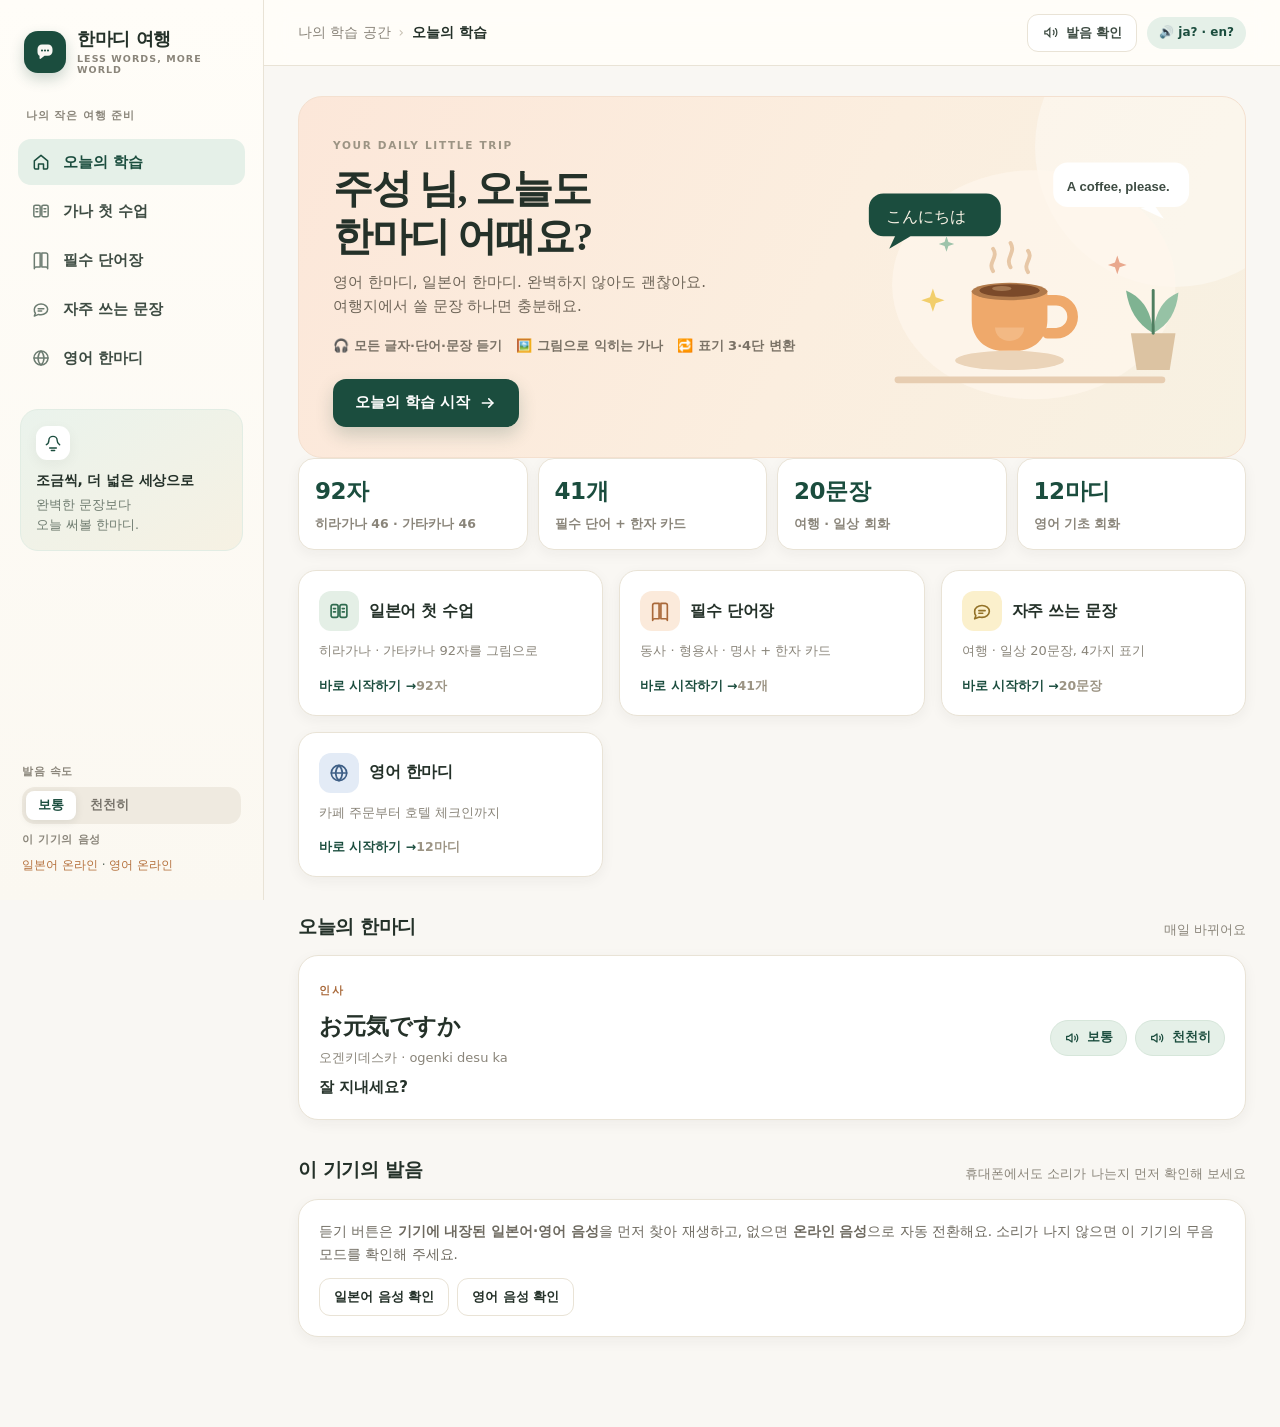
==== index.html @ cf975c3b "Initial commit: 한마디 여행 (Daytrip Language Studio)" ====
<!DOCTYPE html>
<html lang="ko">
<head>
<meta charset="utf-8">
<meta name="viewport" content="width=device-width, initial-scale=1, viewport-fit=cover">
<meta name="theme-color" content="#F9F7F3">
<meta name="format-detection" content="telephone=no">
<meta name="description" content="한마디 여행 · 영어와 일본어 — 가나 연상 그림, 필수 단어장, 자주 쓰는 문장, 영어 한마디. 듣고 따라 말하는 여행 언어 학습.">
<title>한마디 여행 · 영어와 일본어</title>
<style>
/* ============================================================
   한마디 여행 · 영어와 일본어 — design system
   ============================================================ */
:root{
  --cream:#F9F7F3;
  --cream-2:#F3EEE4;
  --paper:#FFFFFF;
  --line:#E9E3D6;
  --line-soft:#F0EBE0;
  --ink:#243129;
  --ink-2:#3E4C43;
  --muted:#8A857A;
  --green:#1B4D3E;
  --green-2:#2A6A55;
  --green-soft:#E5F0E8;
  --mint:#DDEDE2;
  --peach:#FBE6D8;
  --peach-2:#F6D0B7;
  --butter:#FBF0CC;
  --sky:#E1ECF5;
  --rose:#F9E0E4;
  --lilac:#E8E2F3;
  --gold:#E8A33D;
  --r-lg:24px;
  --r-md:18px;
  --r-sm:12px;
  --shadow:0 10px 28px rgba(36,49,41,.06);
  --shadow-sm:0 4px 14px rgba(36,49,41,.05);
  --font:"Pretendard","Pretendard Variable",-apple-system,BlinkMacSystemFont,"Apple SD Gothic Neo","Malgun Gothic","Noto Sans KR","Noto Sans CJK KR",system-ui,"Segoe UI",Roboto,sans-serif;
  --serif:"MaruBuri","Noto Serif KR","Noto Serif CJK KR","Nanum Myeongjo","Apple SD Gothic Neo",ui-serif,Georgia,serif;
  --jp:"Hiragino Kaku Gothic ProN","Yu Gothic","Noto Sans JP","Noto Sans CJK JP","Noto Sans CJK KR","Hiragino Sans","Malgun Gothic",sans-serif;
  --tab-h:64px;
}
*,*::before,*::after{box-sizing:border-box}
html{-webkit-text-size-adjust:100%;text-size-adjust:100%}
body{
  margin:0;background:var(--cream);color:var(--ink);
  font-family:var(--font);font-size:16px;line-height:1.6;
  word-break:keep-all;overflow-wrap:break-word;
  -webkit-font-smoothing:antialiased;-moz-osx-font-smoothing:grayscale;
  overflow-x:hidden;
}
h1,h2,h3,h4,p,figure{margin:0}
a{color:inherit;text-decoration:none}
button{font-family:inherit;font-size:inherit;color:inherit;background:none;border:0;padding:0;cursor:pointer;-webkit-tap-highlight-color:transparent}
img,svg{display:block;max-width:100%}
:focus-visible{outline:2px solid var(--green-2);outline-offset:3px;border-radius:6px}
::selection{background:#CFE4D6}

/* ---------- layout ---------- */
.app{display:grid;grid-template-columns:264px minmax(0,1fr);min-height:100vh}
.content{min-width:0;display:flex;flex-direction:column}
.main{width:100%;max-width:1240px;margin:0 auto;padding:30px 34px 90px}

/* ---------- sidebar ---------- */
.sidebar{
  position:sticky;top:0;align-self:start;height:100vh;overflow-y:auto;
  background:linear-gradient(180deg,#FFFDF8 0%,#FBF8F1 100%);
  border-right:1px solid var(--line);
  padding:22px 18px 26px;display:flex;flex-direction:column;gap:6px;z-index:60;
}
.brand{display:flex;align-items:center;gap:11px;padding:6px 6px 20px}
.brand-mark{
  width:42px;height:42px;flex:0 0 42px;border-radius:14px;background:var(--green);
  display:grid;place-items:center;box-shadow:0 6px 14px rgba(27,77,62,.22);
}
.brand-text{display:flex;flex-direction:column;line-height:1.2}
.brand-text strong{font-size:18px;letter-spacing:-.02em;font-weight:800}
.brand-text small{font-size:9.5px;letter-spacing:.11em;color:var(--muted);font-weight:700;margin-top:3px}
.nav-label{font-size:11px;letter-spacing:.08em;color:var(--muted);font-weight:700;padding:6px 8px 8px}
.nav{display:flex;flex-direction:column;gap:3px}
.nav-item{
  display:flex;align-items:center;gap:11px;padding:11px 12px;border-radius:13px;
  font-size:15px;font-weight:600;color:var(--ink-2);transition:background .16s,color .16s;
}
.nav-item:hover{background:#F1EDE3}
.nav-item.is-active{background:var(--green-soft);color:var(--green);font-weight:750}
.nav-ico{display:grid;place-items:center;width:22px;height:22px;flex:0 0 22px;color:#6C7C71}
.nav-item.is-active .nav-ico{color:var(--green)}
.nav-ico svg{width:20px;height:20px}
.side-card{
  margin:22px 2px 0;padding:16px 15px;border-radius:var(--r-md);
  background:linear-gradient(150deg,#EAF3EC 0%,#F6F1E3 100%);
  border:1px solid #E2EDE4;
}
.side-card-ico{width:34px;height:34px;border-radius:11px;background:#fff;display:grid;place-items:center;margin-bottom:9px;box-shadow:var(--shadow-sm)}
.side-card-title{font-size:14px;font-weight:800;letter-spacing:-.01em}
.side-card-text{font-size:12.5px;color:#6E7B6F;margin-top:4px;line-height:1.55}
.scrim{position:fixed;inset:0;background:rgba(28,38,32,.38);opacity:0;pointer-events:none;transition:.22s;z-index:50}
.side-settings{margin-top:auto;padding:20px 4px 0;display:flex;flex-direction:column;gap:7px}
.side-label{font-size:11px;letter-spacing:.06em;color:var(--muted);font-weight:700}
.voice-status{font-size:12px;color:#5D6B60;line-height:1.5}
.voice-status b{color:var(--green);font-weight:750}
.voice-status .ok{color:var(--green)}
.voice-status .no{color:#B4703C}

/* ---------- topbar ---------- */
.topbar{
  position:sticky;top:0;z-index:40;height:66px;display:flex;align-items:center;gap:14px;
  padding:0 34px;background:rgba(255,253,249,.92);backdrop-filter:blur(12px);
  border-bottom:1px solid var(--line);
}
.menu-btn{display:none;width:40px;height:40px;border-radius:12px;background:#F1EDE3;align-items:center;justify-content:center;color:var(--green)}
.crumb{display:flex;align-items:center;gap:8px;font-size:13.5px;color:var(--muted)}
.crumb b{color:var(--ink);font-weight:700}
.crumb-sep{color:#C6BFB0}
.topbar-right{margin-left:auto;display:flex;align-items:center;gap:10px}
.ghost-btn{
  display:inline-flex;align-items:center;gap:7px;height:38px;padding:0 14px;border-radius:11px;
  border:1px solid var(--line);background:#fff;font-size:13px;font-weight:650;color:var(--ink-2);
  transition:.16s;
}
.ghost-btn:hover{border-color:#D6CEBD;background:#FEFCF7}
.top-chip{display:inline-flex;align-items:center;gap:6px;height:32px;padding:0 12px;border-radius:999px;background:var(--green-soft);color:var(--green);font-size:12px;font-weight:700}

/* ---------- typography bits ---------- */
.eyebrow{display:inline-block;font-size:10.5px;letter-spacing:.16em;font-weight:800;color:#9C9484;text-transform:uppercase}
.page-head{display:flex;align-items:flex-end;gap:20px;flex-wrap:wrap;margin-bottom:22px}
.page-head h2{font-family:var(--serif);font-size:31px;letter-spacing:-.03em;font-weight:800;line-height:1.25;margin-top:4px}
.page-head p{font-size:14.5px;color:var(--muted);margin-top:6px}
.page-head .head-tools{margin-left:auto;display:flex;flex-wrap:wrap;gap:10px;align-items:center}
.section-head{display:flex;align-items:flex-end;gap:12px;margin:34px 0 14px;flex-wrap:wrap}
.section-head h3{font-size:19px;font-weight:800;letter-spacing:-.02em}
.section-head .count{font-size:12.5px;color:var(--muted);font-weight:700;background:#F1ECE2;padding:3px 9px;border-radius:999px}
.section-head .hint{margin-left:auto;font-size:13px;color:var(--muted)}

/* ---------- buttons / segmented ---------- */
.btn{display:inline-flex;align-items:center;justify-content:center;gap:9px;height:48px;padding:0 22px;border-radius:13px;font-size:15px;font-weight:750;transition:.16s}
.btn-primary{background:var(--green);color:#fff;box-shadow:0 8px 18px rgba(27,77,62,.2)}
.btn-primary:hover{background:#173F33;transform:translateY(-1px)}
.btn-soft{background:#fff;border:1px solid var(--line);color:var(--ink)}
.btn-soft:hover{background:#FDFBF6}
.btn-mini{height:38px;padding:0 14px;border-radius:11px;font-size:13px;font-weight:700}

.seg{display:inline-flex;background:#EFEAE0;padding:4px;border-radius:13px;gap:2px;flex-wrap:wrap}
.seg-btn{padding:9px 15px;border-radius:10px;font-size:13.5px;font-weight:700;color:#77736A;white-space:nowrap;transition:.15s}
.seg-btn:hover{color:var(--ink)}
.seg-btn.is-active{background:#fff;color:var(--green);box-shadow:0 2px 8px rgba(36,49,41,.1)}
.seg-sm .seg-btn{padding:6px 12px;font-size:12.5px;border-radius:8px}
.seg-wrap{display:flex;flex-direction:column;gap:7px}
.seg-caption{font-size:12px;color:var(--muted);font-weight:700}

.chips{display:flex;gap:8px;flex-wrap:wrap;margin:14px 0 20px}
.chip{padding:8px 14px;border-radius:999px;border:1px solid var(--line);background:#fff;font-size:13px;font-weight:650;color:#6D6A61;transition:.15s;white-space:nowrap}
.chip:hover{border-color:#D7CFBE;background:#FDFBF6}
.chip.is-active{background:var(--green);border-color:var(--green);color:#fff;box-shadow:0 5px 12px rgba(27,77,62,.18)}

/* ---------- hero ---------- */
.hero{
  position:relative;overflow:hidden;display:grid;grid-template-columns:1.15fr .85fr;gap:18px;align-items:center;
  background:linear-gradient(115deg,#FCE7D9 0%,#FBEEDF 55%,#F7F1E2 100%);
  border-radius:var(--r-lg);padding:34px 34px 30px;border:1px solid #F4E0CF;
}
.hero::after{content:"";position:absolute;right:-70px;top:-90px;width:280px;height:280px;border-radius:50%;background:rgba(255,255,255,.35)}
.hero-copy{position:relative;z-index:2}
.hero h1{font-family:var(--serif);font-size:clamp(26px,3.2vw,40px);line-height:1.22;letter-spacing:-.035em;font-weight:800;margin:8px 0 8px}
.hero p{font-size:15px;color:#6E6558;max-width:44ch}
.hero-meta{display:flex;flex-wrap:wrap;gap:14px;margin:18px 0 22px;font-size:13px;color:#7A7266;font-weight:600}
.hero-meta span{display:inline-flex;align-items:center;gap:6px}
.hero-art{position:relative;z-index:1;display:grid;place-items:center}
.hero-art svg{width:100%;max-width:330px;height:auto}

/* ---------- quick cards ---------- */
.quick-grid{display:grid;grid-template-columns:repeat(auto-fit,minmax(240px,1fr));gap:16px;margin-top:20px}
.quick-card{
  display:flex;flex-direction:column;gap:10px;text-align:left;padding:20px;border-radius:var(--r-md);
  background:var(--paper);border:1px solid var(--line);box-shadow:var(--shadow-sm);
  transition:transform .18s,box-shadow .18s,border-color .18s;
}
.quick-card:hover{transform:translateY(-3px);box-shadow:var(--shadow);border-color:#DFD7C7}
.quick-top{display:flex;align-items:center;gap:10px}
.quick-ico{width:40px;height:40px;border-radius:12px;display:grid;place-items:center;flex:0 0 40px}
.quick-ico svg{width:22px;height:22px}
.quick-card h4{font-size:16px;font-weight:800;letter-spacing:-.02em}
.quick-card p{font-size:13px;color:var(--muted);line-height:1.55}
.quick-foot{display:flex;align-items:center;justify-content:space-between;margin-top:auto;padding-top:6px;font-size:12.5px;font-weight:700;color:var(--green)}
.quick-count{color:#9C9484;font-weight:700}

/* ---------- kana ---------- */
.kana-grid{display:grid;grid-template-columns:repeat(auto-fill,minmax(186px,1fr));gap:16px}
.kana-card{
  background:var(--paper);border:1px solid var(--line);border-radius:20px;overflow:hidden;
  box-shadow:var(--shadow-sm);display:flex;flex-direction:column;
  transition:transform .18s,box-shadow .18s;
}
.kana-card:hover{transform:translateY(-2px);box-shadow:var(--shadow)}
.kana-art{position:relative;aspect-ratio:1.15/1;background:#F6F1E7;overflow:hidden}
.kana-art svg{width:100%;height:100%}
.kana-body{padding:13px 14px 15px;display:flex;flex-direction:column;gap:6px;flex:1}
.kana-line{display:flex;align-items:center;gap:9px}
.kana-char{font-family:var(--jp);font-size:30px;font-weight:600;line-height:1;color:var(--green)}
.kana-ro{font-size:12px;font-weight:750;color:#9A9384;letter-spacing:.06em;text-transform:lowercase;padding-bottom:2px}
.kana-ko{font-size:13px;font-weight:750;color:var(--ink-2)}
.kana-story{font-size:12.5px;color:#7C776C;line-height:1.5;margin-top:2px}
.kana-body .spk-row{margin-top:auto;padding-top:9px;display:flex;align-items:center;gap:8px}

/* ---------- speaker ---------- */
.spk{
  display:inline-flex;align-items:center;gap:7px;height:36px;padding:0 13px;border-radius:999px;
  background:var(--green-soft);color:var(--green);font-size:12.5px;font-weight:750;
  border:1px solid #D6E6DA;transition:.16s;white-space:nowrap;
}
.spk:hover{background:#DBEBE0;border-color:#C6DCCD}
.spk svg{width:16px;height:16px}
.spk.is-playing{background:var(--green);color:#fff;border-color:var(--green);animation:pulse 1.1s ease-in-out infinite}
.spk.is-fallback{background:#FCEBD7;color:#9A5B1E;border-color:#F3D5B0}
@keyframes pulse{0%,100%{box-shadow:0 0 0 0 rgba(27,77,62,.35)}45%{box-shadow:0 0 0 8px rgba(27,77,62,0)}}
.spk-row{display:flex;gap:8px;flex-wrap:wrap;align-items:center}

/* ---------- vocab ---------- */
.word-grid{display:grid;grid-template-columns:repeat(auto-fill,minmax(272px,1fr));gap:16px}
.word-card{
  background:var(--paper);border:1px solid var(--line);border-radius:20px;padding:16px;
  box-shadow:var(--shadow-sm);display:flex;flex-direction:column;gap:11px;transition:box-shadow .18s;
}
.word-card:hover{box-shadow:var(--shadow)}
.word-top{display:flex;align-items:flex-start;gap:12px}
.word-art{width:88px;height:88px;flex:0 0 88px;border-radius:16px;overflow:hidden;background:#F7F2E8}
.word-art svg{width:100%;height:100%}
.word-headings{min-width:0;flex:1}
.word-main{font-family:var(--jp);font-size:28px;line-height:1.15;font-weight:600;color:var(--ink);word-break:keep-all;overflow-wrap:anywhere;transition:color .15s}
.word-main[data-tone="hira"]{color:#2C5B4A}
.word-main[data-tone="kata"]{color:#8A5A2B}
.word-meaning{font-size:13.5px;color:#6E6A60;margin-top:4px;font-weight:600}
.word-read{display:flex;align-items:center;gap:8px;flex-wrap:wrap;font-size:12.5px;margin-top:5px}
.word-read .ko{background:#EFF4EC;color:#3E6B51;padding:2px 8px;border-radius:7px;font-weight:750}
.word-read .ro{color:#9A9384;font-style:italic;font-weight:600;letter-spacing:.02em}
.word-actions{display:flex;align-items:center;gap:8px;margin-top:auto;padding-top:4px;flex-wrap:wrap}
.mode-mini{display:inline-flex;align-items:center;gap:6px;height:36px;padding:0 11px;border-radius:10px;border:1px dashed #DCD3C2;background:#FCFAF4;font-size:12px;font-weight:700;color:#7E786C}
.mode-mini:hover{border-color:#C9BEA8;color:var(--ink)}
.mode-mini b{color:var(--green);font-weight:800}
.kanji-box{background:#FBF7EE;border:1px solid #EFE6D3;border-radius:14px;padding:12px 13px}
.kanji-box-top{display:flex;align-items:center;gap:10px}
.kanji-glyph{font-family:var(--jp);font-size:30px;line-height:1;color:#7A5A28;font-weight:600}
.kanji-lines{display:flex;flex-direction:column;gap:2px;font-size:12px;color:#6F6A5E}
.kanji-lines b{color:#4C463A;font-weight:750}
.kanji-tip{font-size:12px;color:#8A8172;line-height:1.5;margin-top:8px;padding-top:8px;border-top:1px dashed #E7DCC6}
.kanji-empty{font-size:12px;color:#9A9384;background:#FAF7F0;border:1px dashed #E6DFD1;border-radius:14px;padding:11px 13px;line-height:1.5}

/* ---------- sentences ---------- */
.sent-list{display:grid;grid-template-columns:repeat(auto-fill,minmax(420px,1fr));gap:18px}
.sent-card{background:var(--paper);border:1px solid var(--line);border-radius:22px;overflow:hidden;box-shadow:var(--shadow-sm);display:flex;flex-direction:column}
.sent-art{position:relative;background:#F5EFE4;aspect-ratio:16/6.4;overflow:hidden}
.sent-art svg{width:100%;height:100%}
.sent-tag{position:absolute;left:14px;top:13px;background:rgba(255,255,255,.92);color:var(--green);padding:4px 11px;border-radius:999px;font-size:11.5px;font-weight:800;letter-spacing:.01em;box-shadow:0 3px 10px rgba(36,49,41,.08)}
.sent-body{padding:17px 19px 19px;display:flex;flex-direction:column;gap:9px;flex:1}
.sent-text{font-family:var(--jp);font-size:23px;line-height:1.6;font-weight:600;color:var(--ink);word-break:normal;line-break:strict;letter-spacing:.01em}
.sent-text[data-tone="hira"]{color:#2C5B4A}
.sent-text[data-tone="kata"]{color:#8A5A2B}
.sent-text ruby{ruby-position:over}
.sent-text rt{font-size:.42em;letter-spacing:.04em;color:#A0968A;font-weight:600}
.sent-read{display:flex;flex-wrap:wrap;gap:8px;align-items:center;font-size:12.5px}
.sent-read .ko{background:#EFF4EC;color:#3E6B51;padding:3px 9px;border-radius:8px;font-weight:750}
.sent-read .ro{color:#9A9384;font-style:italic;font-weight:600}
.sent-meaning{font-size:14.5px;color:#514C42;font-weight:700}
.sent-tip{background:#F7F8F2;border-left:3px solid #BFD8C6;border-radius:0 12px 12px 0;padding:9px 12px;font-size:12.5px;color:#6B7468;line-height:1.6}
.sent-tip b{color:#3D6B51;font-weight:800;margin-right:4px}
.sent-actions{margin-top:auto;padding-top:6px;display:flex;gap:8px;flex-wrap:wrap}

/* ---------- english ---------- */
.en-grid{display:grid;grid-template-columns:repeat(auto-fill,minmax(340px,1fr));gap:16px}
.en-card{background:var(--paper);border:1px solid var(--line);border-radius:20px;padding:18px 18px 16px;box-shadow:var(--shadow-sm);display:flex;flex-direction:column;gap:7px;position:relative;overflow:hidden}
.en-card::before{content:"";position:absolute;left:0;top:0;bottom:0;width:4px;background:var(--mint)}
.en-card[data-lang="en"]::before{background:var(--peach-2)}
.en-text{font-size:19px;font-weight:750;letter-spacing:-.01em;line-height:1.35;color:var(--ink);margin-top:4px}
.en-ko{font-size:13.5px;color:#6E6A60;font-weight:600}
.en-pron{font-size:12.5px;color:#9A9384;background:#FAF7F0;display:inline-block;padding:3px 9px;border-radius:8px;font-weight:600;width:fit-content}
.en-actions{display:flex;gap:8px;flex-wrap:wrap;margin-top:6px}
.en-cat{font-size:11px;font-weight:800;color:#9C9484;letter-spacing:.1em;text-transform:uppercase}

.dialogue{background:#FBF8F1;border:1px solid var(--line);border-radius:22px;padding:20px;display:flex;flex-direction:column;gap:12px}
.dlg-row{display:flex;gap:11px;align-items:flex-start}
.dlg-who{width:34px;height:34px;flex:0 0 34px;border-radius:11px;display:grid;place-items:center;font-size:11px;font-weight:800;color:#fff;background:var(--green)}
.dlg-row.me{flex-direction:row-reverse}
.dlg-row.me .dlg-who{background:#C97F4E}
.dlg-bubble{background:#fff;border:1px solid var(--line);border-radius:14px;padding:11px 14px;max-width:min(100%,560px);box-shadow:var(--shadow-sm)}
.dlg-row.me .dlg-bubble{background:#FDF3E9;border-color:#F3E1CD;max-width:min(100%,480px)}
.dlg-en{font-size:15.5px;font-weight:700}
.dlg-ko{font-size:12.5px;color:#8A857A;margin-top:2px}
.dlg-bubble .spk{height:30px;padding:0 10px;font-size:11.5px;margin-top:8px}

/* ---------- misc panels ---------- */
.panel{background:var(--paper);border:1px solid var(--line);border-radius:20px;padding:20px;box-shadow:var(--shadow-sm)}
.panel-grid{display:grid;grid-template-columns:repeat(auto-fit,minmax(260px,1fr));gap:16px}
.stat-row{display:flex;flex-wrap:wrap;gap:10px;margin-bottom:18px}
.stat{flex:1 1 140px;background:#fff;border:1px solid var(--line);border-radius:16px;padding:14px 16px;box-shadow:var(--shadow-sm)}
.stat b{display:block;font-size:23px;font-weight:800;letter-spacing:-.02em;color:var(--green)}
.stat span{font-size:12.5px;color:var(--muted);font-weight:650}
.note{display:flex;gap:10px;align-items:flex-start;background:#F4F8F2;border:1px solid #E1EBDD;border-radius:14px;padding:12px 14px;font-size:12.5px;color:#5F6E5C;line-height:1.6}
.note svg{flex:0 0 18px;margin-top:2px}

/* ---------- toast ---------- */
.toast{
  position:fixed;left:50%;bottom:26px;transform:translate(-50%,16px);z-index:200;
  background:rgba(30,50,40,.95);color:#fff;font-size:13.5px;font-weight:600;
  padding:12px 18px;border-radius:13px;box-shadow:0 12px 30px rgba(20,35,28,.28);
  opacity:0;pointer-events:none;transition:.22s;max-width:min(92vw,520px);text-align:center;line-height:1.5;
}
.toast.is-on{opacity:1;transform:translate(-50%,0)}

/* ---------- tabbar (mobile) ---------- */
.tabbar{display:none}

/* ---------- responsive ---------- */
@media (max-width:1080px){
  .hero{grid-template-columns:1fr;padding:28px}
  .hero-art{order:-1;max-width:260px;margin:0 auto}
  .sent-list{grid-template-columns:1fr}
}
@media (max-width:900px){
  .app{grid-template-columns:1fr}
  .sidebar{
    position:fixed;left:0;top:0;bottom:0;width:min(84vw,320px);height:100dvh;
    transform:translateX(-102%);transition:transform .25s ease;box-shadow:0 20px 60px rgba(20,35,28,.2);
    padding-top:calc(20px + env(safe-area-inset-top));
  }
  body.menu-open .sidebar{transform:none}
  body.menu-open .scrim{opacity:1;pointer-events:auto}
  .menu-btn{display:inline-flex}
  .topbar{padding:0 16px;height:60px;padding-top:env(safe-area-inset-top)}
  .crumb span:first-child,.crumb-sep{display:none}
  .crumb{font-size:13px}
  .ghost-btn span{display:none}
  .ghost-btn{width:38px;padding:0;justify-content:center}
  .top-chip{display:none}
  .main{padding:18px 16px calc(var(--tab-h) + 46px + env(safe-area-inset-bottom))}
  .chips{flex-wrap:nowrap;overflow-x:auto;overflow-y:hidden;margin:12px -16px 16px;padding:0 16px 6px;scrollbar-width:none;-webkit-overflow-scrolling:touch}
  .chips::-webkit-scrollbar{display:none}
  .chip{flex:0 0 auto}
  .hide-sm{display:none !important}
  .stat{flex:1 1 44%;padding:12px 13px}
  .stat b{font-size:20px}
  .stat span{font-size:11.5px;line-height:1.45}
  .hero{padding:20px 18px 20px}
  .hero-art{max-width:180px;margin-top:-4px}
  .hero-meta{gap:9px 12px;font-size:12px;margin:14px 0 18px}
  .hero p{font-size:14.5px}
  .page-head p{font-size:13.5px}
  .word-grid{gap:12px}
  .en-actions .spk{height:34px}
  .page-head h2{font-size:25px}
  .page-head .head-tools{width:100%;margin-left:0}
  .seg{width:100%;justify-content:space-between}
  .seg-btn{flex:1;text-align:center;padding:9px 8px;font-size:12.5px}
  .tabbar{
    display:flex;position:fixed;left:0;right:0;bottom:0;z-index:70;
    height:calc(var(--tab-h) + env(safe-area-inset-bottom));
    padding-bottom:env(safe-area-inset-bottom);
    background:rgba(255,253,249,.97);backdrop-filter:blur(14px);border-top:1px solid var(--line);
  }
  .tab-item{flex:1;display:flex;flex-direction:column;align-items:center;justify-content:center;gap:3px;font-size:10.5px;font-weight:700;color:#8D887C}
  .tab-item.is-active{color:var(--green)}
  .tab-ico svg{width:21px;height:21px}
  .kana-grid{grid-template-columns:repeat(auto-fill,minmax(150px,1fr));gap:12px}
  .kana-char{font-size:26px}
  .word-grid{grid-template-columns:1fr}
  .en-grid{grid-template-columns:1fr}
  .hero h1{font-size:27px}
  .hero-art{max-width:210px}
  .sent-text{font-size:21px}
  .toast{bottom:calc(var(--tab-h) + 18px + env(safe-area-inset-bottom))}
}
@media (max-width:520px){
  .kana-grid{grid-template-columns:repeat(2,minmax(0,1fr));gap:11px}
  .kana-body{padding:11px 11px 13px}
  .kana-story{font-size:11.5px}
  .kana-char{font-size:24px}
  .word-art{width:76px;height:76px;flex-basis:76px}
  .word-main{font-size:25px}
  .hero{padding:20px 18px 18px;border-radius:20px}
  .hero-art{max-width:160px}
  .hero h1{font-size:25px}
  .hero-meta{gap:10px;font-size:12px}
  .btn{height:46px;padding:0 18px;font-size:14.5px}
  .sent-body{padding:15px 15px 17px}
  .sent-text{font-size:20px}
  .quick-grid{gap:12px}
  .quick-card{padding:16px}
}
@media (prefers-reduced-motion:reduce){
  *{animation-duration:.001ms !important;transition-duration:.001ms !important}
}

</style>
</head>
<body>
<div class="app">
  <aside class="sidebar" id="sidebar" aria-label="주요 메뉴">
    <a class="brand" href="#home" data-act="nav" data-view="home">
      <span class="brand-mark" aria-hidden="true">
        <svg viewBox="0 0 32 32" width="24" height="24"><path d="M6 12c0-3.3 2.7-6 6-6h8c3.3 0 6 2.7 6 6v3c0 3.3-2.7 6-6 6h-4.6l-5.1 4.1c-.7.5-1.6 0-1.6-.8V21C6.9 20.4 6 18.3 6 16v-4z" fill="#F9F7F3"/><circle cx="12" cy="14" r="1.4" fill="#1B4D3E"/><circle cx="16" cy="14" r="1.4" fill="#1B4D3E"/><circle cx="20" cy="14" r="1.4" fill="#1B4D3E"/></svg>
      </span>
      <span class="brand-text">
        <strong>한마디 여행</strong>
        <small>LESS WORDS, MORE WORLD</small>
      </span>
    </a>

    <p class="nav-label">나의 작은 여행 준비</p>
    <nav class="nav" id="nav">
      <a href="#home" class="nav-item" data-act="nav" data-view="home"><span class="nav-ico" data-ico="home"></span>오늘의 학습</a>
      <a href="#kana" class="nav-item" data-act="nav" data-view="kana"><span class="nav-ico" data-ico="kana"></span>가나 첫 수업</a>
      <a href="#vocab" class="nav-item" data-act="nav" data-view="vocab"><span class="nav-ico" data-ico="book"></span>필수 단어장</a>
      <a href="#sentences" class="nav-item" data-act="nav" data-view="sentences"><span class="nav-ico" data-ico="chat"></span>자주 쓰는 문장</a>
      <a href="#english" class="nav-item" data-act="nav" data-view="english"><span class="nav-ico" data-ico="globe"></span>영어 한마디</a>
    </nav>

    <div class="side-card">
      <div class="side-card-ico" aria-hidden="true">
        <svg viewBox="0 0 24 24" width="20" height="20" fill="none" stroke="#1B4D3E" stroke-width="1.7" stroke-linecap="round"><path d="M4 14c2-1 3-3 3-5a5 5 0 0 1 10 0c0 3 2 4 3 5"/><path d="M8 18h8"/><path d="M10 21h4"/></svg>
      </div>
      <p class="side-card-title">조금씩, 더 넓은 세상으로</p>
      <p class="side-card-text">완벽한 문장보다<br>오늘 써볼 한마디.</p>
    </div>

    <div class="side-settings">
      <p class="side-label">발음 속도</p>
      <div class="seg seg-sm" role="group" aria-label="발음 속도">
        <button type="button" data-act="rate" data-rate="1" class="seg-btn" data-rate-btn="1">보통</button>
        <button type="button" data-act="rate" data-rate="0.85" class="seg-btn" data-rate-btn="0.85">천천히</button>
      </div>
      <p class="side-label">이 기기의 음성</p>
      <div class="voice-status" id="voiceStatus" aria-live="polite">확인 중…</div>
    </div>
  </aside>

  <div class="scrim" id="scrim" data-act="close-menu" aria-hidden="true"></div>

  <div class="content">
    <header class="topbar">
      <button type="button" class="menu-btn" data-act="open-menu" aria-label="메뉴 열기">
        <svg viewBox="0 0 24 24" width="22" height="22" fill="none" stroke="currentColor" stroke-width="2" stroke-linecap="round"><path d="M4 7h16M4 12h16M4 17h16"/></svg>
      </button>
      <p class="crumb"><span>나의 학습 공간</span><span class="crumb-sep">›</span><b id="crumbNow">오늘의 학습</b></p>
      <div class="topbar-right">
        <button type="button" class="ghost-btn" data-act="test-voice">
          <svg viewBox="0 0 24 24" width="17" height="17" fill="none" stroke="currentColor" stroke-width="1.8" stroke-linecap="round"><path d="M4 10v4h3l4 4V6L7 10H4z"/><path d="M16 9c1.3 1 1.3 5 0 6"/><path d="M19 6.5c2.6 2.2 2.6 8.8 0 11"/></svg>
          <span>발음 확인</span>
        </button>
        <span class="top-chip" id="topVoiceChip">🔊 ja · en</span>
      </div>
    </header>

    <main class="main" id="view" tabindex="-1"></main>
  </div>
</div>

<nav class="tabbar" aria-label="하단 메뉴">
  <a href="#home" class="tab-item" data-act="nav" data-view="home"><span class="tab-ico" data-ico="home"></span><span>학습</span></a>
  <a href="#kana" class="tab-item" data-act="nav" data-view="kana"><span class="tab-ico" data-ico="kana"></span><span>가나</span></a>
  <a href="#vocab" class="tab-item" data-act="nav" data-view="vocab"><span class="tab-ico" data-ico="book"></span><span>단어</span></a>
  <a href="#sentences" class="tab-item" data-act="nav" data-view="sentences"><span class="tab-ico" data-ico="chat"></span><span>문장</span></a>
  <a href="#english" class="tab-item" data-act="nav" data-view="english"><span class="tab-ico" data-ico="globe"></span><span>영어</span></a>
</nav>

<div class="toast" id="toast" role="status" aria-live="polite"></div>

<script>
/* ============================================================
   Shared UI assets: icons + hero illustration
   ============================================================ */
var JP_FONT = "'Hiragino Kaku Gothic ProN','Yu Gothic','Noto Sans JP','Hiragino Sans','Malgun Gothic',sans-serif";

var ICONS = {
  home: '<svg viewBox="0 0 24 24" fill="none" stroke="currentColor" stroke-width="1.8" stroke-linecap="round" stroke-linejoin="round"><path d="M4 10.6 12 4l8 6.6V19a1.4 1.4 0 0 1-1.4 1.4H15v-6H9v6H5.4A1.4 1.4 0 0 1 4 19v-8.4z"/></svg>',
  kana: '<svg viewBox="0 0 24 24" fill="none" stroke="currentColor" stroke-width="1.8" stroke-linecap="round" stroke-linejoin="round"><rect x="3.4" y="5" width="7.6" height="14" rx="2"/><rect x="13" y="5" width="7.6" height="14" rx="2"/><path d="M6 9.4h2.2M6 13h2.2M15.6 9.4h2.2M15.6 13h2.2"/></svg>',
  book: '<svg viewBox="0 0 24 24" fill="none" stroke="currentColor" stroke-width="1.8" stroke-linecap="round" stroke-linejoin="round"><path d="M4 5.6A2 2 0 0 1 6 3.6h5v16.8H6a2 2 0 0 0-2 2V5.6z"/><path d="M20 5.6a2 2 0 0 0-2-2h-5v16.8h5a2 2 0 0 1 2 2V5.6z"/></svg>',
  chat: '<svg viewBox="0 0 24 24" fill="none" stroke="currentColor" stroke-width="1.8" stroke-linecap="round" stroke-linejoin="round"><path d="M20 12.4c0 3.6-3.6 6.5-8 6.5-1 0-2-.1-2.9-.4L4 20.5l1.3-3.4A6.4 6.4 0 0 1 4 12.4C4 8.8 7.6 6 12 6s8 2.8 8 6.4z"/><path d="M8.6 11.6h6.8M8.6 14.4h4.2"/></svg>',
  globe: '<svg viewBox="0 0 24 24" fill="none" stroke="currentColor" stroke-width="1.8" stroke-linecap="round" stroke-linejoin="round"><circle cx="12" cy="12" r="8.4"/><path d="M3.6 12h16.8"/><path d="M12 3.6c2.4 2.3 3.6 5 3.6 8.4S14.4 18.1 12 20.4C9.6 18.1 8.4 15.4 8.4 12S9.6 5.9 12 3.6z"/></svg>',
  arrow: '<svg viewBox="0 0 24 24" width="18" height="18" fill="none" stroke="currentColor" stroke-width="2.1" stroke-linecap="round" stroke-linejoin="round" aria-hidden="true"><path d="M4.5 12h14"/><path d="m13 6.5 5.5 5.5L13 17.5"/></svg>',
  info: '<svg viewBox="0 0 24 24" width="18" height="18" fill="none" stroke="#5C7A63" stroke-width="1.9" stroke-linecap="round" stroke-linejoin="round" aria-hidden="true"><circle cx="12" cy="12" r="9"/><path d="M12 11v5.4"/><circle cx="12" cy="7.9" r="1" fill="#5C7A63" stroke="none"/></svg>'
};

var HERO_ART = '' +
  '<svg viewBox="0 0 340 280" role="img" aria-label="커피 한 잔과 인사말 그림" preserveAspectRatio="xMidYMid meet">' +
  '<ellipse cx="176" cy="146" rx="146" ry="118" fill="#FFF7ED" opacity=".72"/>' +
  /* left bubble */
  '<g><rect x="6" y="52" width="136" height="44" rx="15" fill="#1B4D3E"/>' +
  '<path d="M34 94l-7 15 22-13z" fill="#1B4D3E"/>' +
  '<text x="24" y="81" font-family="' + JP_FONT + '" font-size="17" fill="#F7F1E4">こんにちは</text></g>' +
  /* right bubble */
  '<g><rect x="196" y="20" width="140" height="46" rx="15" fill="#FFFFFF"/>' +
  '<path d="M300 64l10 14-24-11z" fill="#FFFFFF"/>' +
  '<text x="210" y="49" font-family="-apple-system,Segoe UI,Roboto,sans-serif" font-size="13.5" font-weight="600" fill="#3E4C43">A coffee, please.</text></g>' +
  /* plant */
  '<g><path d="M276 196h46l-6 38h-34z" fill="#DCC3A2"/>' +
  '<path d="M299 196c-2-26-14-38-28-44 3 20 11 34 28 44z" fill="#7FB392"/>' +
  '<path d="M299 196c2-24 12-36 26-42-2 20-10 33-26 42z" fill="#96C2A5"/>' +
  '<path d="M299 196c0-18 0-30 0-44" stroke="#4F7E60" stroke-width="3" stroke-linecap="round"/></g>' +
  /* mug */
  '<g><path d="M112 152h78v30c0 19-14 32-32 32h-14c-18 0-32-13-32-32z" fill="#EFA96B"/>' +
  '<path d="M190 162h9a17 17 0 0 1 0 34h-9" fill="none" stroke="#EFA96B" stroke-width="11" stroke-linecap="round"/>' +
  '<ellipse cx="151" cy="153" rx="39" ry="9" fill="#B17A4B"/>' +
  '<ellipse cx="151" cy="152" rx="31" ry="6.5" fill="#7B4A2A"/>' +
  '<ellipse cx="143" cy="150" rx="10" ry="2.6" fill="#C79A70" opacity=".55"/>' +
  '<path d="M136 190c0 8 7 14 15 14s15-6 15-14" fill="#F7C99D" opacity=".5"/>' +
  '<path d="M134 132c-6-9 6-14 0-23" stroke="#E7C7A6" stroke-width="4" fill="none" stroke-linecap="round"/>' +
  '<path d="M152 128c-6-10 6-15 0-25" stroke="#E7C7A6" stroke-width="4" fill="none" stroke-linecap="round"/>' +
  '<path d="M170 133c-6-9 6-14 0-22" stroke="#E7C7A6" stroke-width="4" fill="none" stroke-linecap="round"/>' +
  '</g>' +
  '<ellipse cx="151" cy="224" rx="56" ry="10" fill="#EBD4B9"/>' +
  '<path d="M36 244h272" stroke="#E7CDB1" stroke-width="7" stroke-linecap="round"/>' +
  /* sparkles */
  '<path d="M72 150l3 9 9 3-9 3-3 9-3-9-9-3 9-3z" fill="#F2CE6B"/>' +
  '<path d="M262 116l2.4 7.2 7.2 2.4-7.2 2.4-2.4 7.2-2.4-7.2-7.2-2.4 7.2-2.4z" fill="#E9A88D"/>' +
  '<path d="M86 96l2 6 6 2-6 2-2 6-2-6-6-2 6-2z" fill="#9DC3AA"/>' +
  '</svg>';


/* ============================================================
   가나 데이터 — 히라가나 46자 (연상 그림 포함)
   ============================================================ */
var KANA_HIRA = [
  { ch: 'あ', ro: 'a', ko: '아', row: 'あ행', story: '사과에 칼을 콕! 놀라서 "아!"', art:
    '<circle cx="58" cy="136" r="30" fill="#E98B74"/><path d="M58 106c0-7 3-12 8-16" stroke="#8A6242" stroke-width="5" fill="none" stroke-linecap="round"/><path d="M66 110c8-9 19-10 25-4-7 8-18 10-25 4z" fill="#7FB68F"/><path d="M104 52l40 88" stroke="#A4835C" stroke-width="7" stroke-linecap="round"/><path d="M104 52l-12-6" stroke="#A4835C" stroke-width="7" stroke-linecap="round"/><circle cx="44" cy="126" r="5" fill="#fff" opacity=".5"/>' },
  { ch: 'い', ro: 'i', ko: '이', row: 'あ행', story: '나란히 선 두 사람, 키가 달라요. "이~"', art:
    '<circle cx="74" cy="62" r="13" fill="#F2C6A0"/><path d="M74 76v56" stroke="#1B4D3E" stroke-width="9" stroke-linecap="round"/><path d="M74 96l-13 20" stroke="#1B4D3E" stroke-width="7" stroke-linecap="round"/><circle cx="126" cy="74" r="11" fill="#F2C6A0"/><path d="M126 86v36" stroke="#1B4D3E" stroke-width="8" stroke-linecap="round"/><path d="M126 100l-11 16" stroke="#1B4D3E" stroke-width="6" stroke-linecap="round"/>' },
  { ch: 'う', ro: 'u', ko: '우', row: 'あ행', story: '모자 쓴 얼굴이 입을 쭉 내밀어 "우"', art:
    '<path d="M70 48h56" stroke="#1B4D3E" stroke-width="7" stroke-linecap="round"/><path d="M104 56c-16 4-22 14-18 24" stroke="#1B4D3E" stroke-width="7" fill="none" stroke-linecap="round"/><ellipse cx="102" cy="100" rx="17" ry="21" fill="#F2C6A0"/><ellipse cx="102" cy="106" rx="7" ry="9" fill="#C9785F"/><circle cx="112" cy="84" r="3.4" fill="#3E4C43"/>' },
  { ch: 'え', ro: 'e', ko: '에', row: 'あ행', story: '두 팔 벌리고 "에너지!" 춤추는 사람', art:
    '<circle cx="96" cy="58" r="14" fill="#F2C6A0"/><path d="M96 72v36" stroke="#1B4D3E" stroke-width="8" stroke-linecap="round"/><path d="M96 82L72 70M96 82l24-12" stroke="#1B4D3E" stroke-width="7" stroke-linecap="round"/><path d="M96 108l-16 30M96 108l16 30" stroke="#1B4D3E" stroke-width="7" stroke-linecap="round"/><path d="M138 44l3 8 8 3-8 3-3 8-3-8-8-3 8-3z" fill="#F2CE6B"/>' },
  { ch: 'お', ro: 'o', ko: '오', row: 'あ행', story: '볼이 통통한 사람이 "오!" 하고 감탄해요', art:
    '<circle cx="94" cy="104" r="34" fill="#F2C6A0"/><circle cx="116" cy="116" r="13" fill="#EE9F8B"/><path d="M52 52h46" stroke="#1B4D3E" stroke-width="7" stroke-linecap="round"/><path d="M94 60c-14 6-18 16-14 26" stroke="#1B4D3E" stroke-width="7" fill="none" stroke-linecap="round"/><circle cx="82" cy="98" r="3.5" fill="#3E4C43"/><circle cx="104" cy="98" r="3.5" fill="#3E4C43"/><path d="M86 116c5 5 12 5 17 0" stroke="#3E4C43" stroke-width="3" fill="none" stroke-linecap="round"/>' },
  { ch: 'か', ro: 'ka', ko: '카', row: 'か행', story: '부리에 힘을 준 새가 "카" 하고 물어요', art:
    '<circle cx="82" cy="86" r="27" fill="#8FBE9E"/><path d="M108 86l30 12-30 12z" fill="#F2B33D"/><circle cx="90" cy="78" r="3.6" fill="#1B4D3E"/><path d="M72 112c-10 12-12 24-6 34" stroke="#7FA8C9" stroke-width="6" fill="none" stroke-linecap="round"/><path d="M124 48l3 7 7 3-7 3-3 7-3-7-7-3 7-3z" fill="#F2CE6B"/>' },
  { ch: 'き', ro: 'ki', ko: '키', row: 'か행', story: '노트에 두 줄, "키" 하고 줄을 그어요', art:
    '<rect x="56" y="86" width="90" height="62" rx="11" fill="#fff" stroke="#1B4D3E" stroke-width="3.5"/><path d="M72 104h58M72 124h58" stroke="#9DBFA9" stroke-width="5" stroke-linecap="round"/><path d="M62 62h78M62 78h78" stroke="#1B4D3E" stroke-width="7" stroke-linecap="round"/>' },
  { ch: 'く', ro: 'ku', ko: '쿠', row: 'か행', story: '뾰족한 부리를 옆으로, "쿠"', art:
    '<path d="M124 58L78 96l46 38" stroke="#1B4D3E" stroke-width="11" fill="none" stroke-linecap="round" stroke-linejoin="round"/><circle cx="60" cy="148" r="13" fill="#F2B33D"/><path d="M60 135c4-6 10-8 16-6" stroke="#C98A6C" stroke-width="3" fill="none" stroke-linecap="round"/><circle cx="56" cy="144" r="2.6" fill="#3E4C43"/>' },
  { ch: 'け', ro: 'ke', ko: '케', row: 'か행', story: '깃대에 깃발을 단 모습, "케"', art:
    '<path d="M64 52v96" stroke="#8A6242" stroke-width="8" stroke-linecap="round"/><path d="M64 62h46l-11 17 11 17H64z" fill="#8FBE9E"/><path d="M126 92h22" stroke="#1B4D3E" stroke-width="7" stroke-linecap="round"/><path d="M126 100v44" stroke="#1B4D3E" stroke-width="7" stroke-linecap="round"/>' },
  { ch: 'こ', ro: 'ko', ko: '코', row: 'か행', story: '위아래로 굽은 두 길, "코"', art:
    '<path d="M58 66c34-18 66-18 84 0" stroke="#D9A94E" stroke-width="9" fill="none" stroke-linecap="round"/><path d="M58 132c34-18 66-18 84 0" stroke="#D9A94E" stroke-width="9" fill="none" stroke-linecap="round"/><circle cx="140" cy="106" r="9" fill="#E98B74"/>' },
  { ch: 'さ', ro: 'sa', ko: '사', row: 'さ행', story: '낚싯대를 드리우고 "사" 하고 기다려요', art:
    '<path d="M56 46c38 12 54 48 46 96" stroke="#8A6242" stroke-width="6" fill="none" stroke-linecap="round"/><path d="M102 142c-8-8-8-18 0-26" stroke="#9AA7B5" stroke-width="3" fill="none"/><ellipse cx="130" cy="146" rx="22" ry="12" fill="#7FA8C9"/><path d="M152 146l14-9v18z" fill="#7FA8C9"/><circle cx="122" cy="142" r="2.6" fill="#fff"/>' },
  { ch: 'し', ro: 'shi', ko: '시', row: 'さ행', story: '미끄럼틀을 타고 "시~" 내려와요', art:
    '<path d="M108 50c0 46-20 78-50 94" stroke="#E58A76" stroke-width="11" fill="none" stroke-linecap="round"/><circle cx="100" cy="64" r="12" fill="#F2C6A0"/><path d="M58 146c8-6 18-6 26 0" stroke="#9DC3AA" stroke-width="5" fill="none" stroke-linecap="round"/>' },
  { ch: 'す', ro: 'su', ko: '스', row: 'さ행', story: '바늘에 실을 꿰어 "스"', art:
    '<path d="M100 36v128" stroke="#9AA7B5" stroke-width="6" stroke-linecap="round"/><path d="M74 54h52" stroke="#9AA7B5" stroke-width="6" stroke-linecap="round"/><circle cx="100" cy="106" r="24" fill="none" stroke="#E58A76" stroke-width="6"/><path d="M124 106c16 10 16 28 0 38" stroke="#E58A76" stroke-width="5" fill="none" stroke-linecap="round"/>' },
  { ch: 'せ', ro: 'se', ko: '세', row: 'さ행', story: '세 사람이 손을 잡고 "세"', art:
    '<circle cx="62" cy="76" r="11" fill="#F2C6A0"/><circle cx="100" cy="66" r="11" fill="#F2C6A0"/><circle cx="138" cy="76" r="11" fill="#F2C6A0"/><path d="M62 87v34M100 77v42M138 87v34" stroke="#1B4D3E" stroke-width="7" stroke-linecap="round"/><path d="M62 104h76" stroke="#1B4D3E" stroke-width="7" stroke-linecap="round"/><path d="M62 121l-8 16M138 121l8 16" stroke="#1B4D3E" stroke-width="6" stroke-linecap="round"/>' },
  { ch: 'そ', ro: 'so', ko: '소', row: 'さ행', story: '지그재그로 지나가는 뱀, "소~"', art:
    '<path d="M58 54h60L76 88h50l-46 48" stroke="#7FB392" stroke-width="9" fill="none" stroke-linecap="round" stroke-linejoin="round"/><circle cx="82" cy="134" r="4" fill="#1B4D3E"/><path d="M76 138l-10 8 12 2" stroke="#E98B74" stroke-width="3" fill="none" stroke-linecap="round"/>' },
  { ch: 'た', ro: 'ta', ko: '타', row: 'た행', story: '지붕 아래 사람이 앉아 있어요, "타"', art:
    '<path d="M52 64L96 40l44 24" stroke="#B4703C" stroke-width="8" fill="none" stroke-linecap="round" stroke-linejoin="round"/><circle cx="84" cy="106" r="13" fill="#F2C6A0"/><path d="M84 120v28h28" stroke="#1B4D3E" stroke-width="8" fill="none" stroke-linecap="round"/><path d="M126 92h18" stroke="#1B4D3E" stroke-width="7" stroke-linecap="round"/>' },
  { ch: 'ち', ro: 'chi', ko: '치', row: 'た행', story: '깃발이 펄럭펄럭, "치"', art:
    '<path d="M60 50h56" stroke="#1B4D3E" stroke-width="7" stroke-linecap="round"/><path d="M100 52v58c0 20-12 32-30 34" stroke="#1B4D3E" stroke-width="8" fill="none" stroke-linecap="round"/><path d="M128 58l16 22-18 14" stroke="#F2B33D" stroke-width="7" fill="none" stroke-linecap="round" stroke-linejoin="round"/>' },
  { ch: 'つ', ro: 'tsu', ko: '츠', row: 'た행', story: '둥글게 감긴 파도, "츠"', art:
    '<path d="M62 60c50-12 82 8 82 34 0 24-22 38-46 32" stroke="#7FA8C9" stroke-width="11" fill="none" stroke-linecap="round"/><circle cx="150" cy="108" r="5" fill="#fff" opacity=".75"/><path d="M52 132c14 8 28 10 42 6" stroke="#C9DED2" stroke-width="5" fill="none" stroke-linecap="round"/>' },
  { ch: 'て', ro: 'te', ko: '테', row: 'た행', story: '팔을 쭉 뻗은 손, "테"', art:
    '<path d="M56 70c32-16 66-16 86 2" stroke="#F2C6A0" stroke-width="15" stroke-linecap="round"/><path d="M106 80c0 32-7 54-20 70" stroke="#F2C6A0" stroke-width="15" fill="none" stroke-linecap="round"/><path d="M78 64c10-6 20-8 30-8" stroke="#E9A88D" stroke-width="4" fill="none" stroke-linecap="round"/>' },
  { ch: 'と', ro: 'to', ko: '토', row: 'た행', story: '갈고리에 열매가 매달렸어요, "토"', art:
    '<path d="M74 58c28 8 32 32 22 52-6 12-4 22 8 30" stroke="#8A6242" stroke-width="8" fill="none" stroke-linecap="round"/><circle cx="128" cy="70" r="15" fill="#E98B74"/><path d="M128 55c2-7 7-10 13-11" stroke="#7FB68F" stroke-width="4" fill="none" stroke-linecap="round"/><circle cx="123" cy="66" r="3" fill="#fff" opacity=".6"/>' },
  { ch: 'な', ro: 'na', ko: '나', row: 'な행', story: '십자에 날개를 단 나비, "나"', art:
    '<path d="M62 96h76M100 54v92" stroke="#1B4D3E" stroke-width="7" stroke-linecap="round"/><ellipse cx="74" cy="74" rx="21" ry="14" fill="#E9A88D" transform="rotate(-22 74 74)"/><ellipse cx="126" cy="74" rx="21" ry="14" fill="#E9A88D" transform="rotate(22 126 74)"/><path d="M100 54c-4-10 1-17 9-19" stroke="#1B4D3E" stroke-width="4" fill="none" stroke-linecap="round"/><circle cx="100" cy="98" r="14" fill="none" stroke="#F2CE6B" stroke-width="6"/>' },
  { ch: 'に', ro: 'ni', ko: '니', row: 'な행', story: '두 사람이 나란히, "니"', art:
    '<circle cx="72" cy="70" r="13" fill="#F2C6A0"/><path d="M72 84v46" stroke="#1B4D3E" stroke-width="8" stroke-linecap="round"/><circle cx="130" cy="80" r="12" fill="#F2C6A0"/><path d="M130 92v38" stroke="#1B4D3E" stroke-width="8" stroke-linecap="round"/><path d="M112 108h38" stroke="#1B4D3E" stroke-width="7" stroke-linecap="round"/>' },
  { ch: 'ぬ', ro: 'nu', ko: '누', row: 'な행', story: '실뭉치가 동그랗게 말려 있어요, "누"', art:
    '<circle cx="112" cy="116" r="31" fill="#F6D3BC"/><path d="M88 100c16 6 30 18 36 34M92 130c14-2 28 2 36 8" stroke="#C98A6C" stroke-width="4" fill="none" stroke-linecap="round"/><path d="M84 92c-10 8-14 20-12 32" stroke="#C98A6C" stroke-width="5" fill="none" stroke-linecap="round"/><path d="M72 128c-14 6-20 16-16 26" stroke="#C98A6C" stroke-width="5" fill="none" stroke-linecap="round"/>' },
  { ch: 'ね', ro: 'ne', ko: '네', row: 'な행', story: '꼬리를 동그랗게 말은 고양이, "네"', art:
    '<circle cx="86" cy="96" r="27" fill="#F2C6A0"/><path d="M74 74l-5-18 18 9M100 74l5-18-18 9" fill="#F2C6A0"/><circle cx="78" cy="94" r="3.2" fill="#3E4C43"/><circle cx="96" cy="94" r="3.2" fill="#3E4C43"/><path d="M86 104l-4 6h8z" fill="#E98B74"/><path d="M112 108c26 2 32 24 22 42" stroke="#F2C6A0" stroke-width="9" fill="none" stroke-linecap="round"/>' },
  { ch: 'の', ro: 'no', ko: '노', row: 'な행', story: '한 붓으로 그린 소용돌이, "노"', art:
    '<path d="M124 60c-32-6-60 14-60 42 0 30 32 46 56 30 18-12 16-36-4-42-16-5-28 8-24 20" stroke="#7FB392" stroke-width="9" fill="none" stroke-linecap="round"/><circle cx="150" cy="140" r="5" fill="#F2CE6B"/>' },
  { ch: 'は', ro: 'ha', ko: '하', row: 'は행', story: '하마처럼 입을 크게 벌려 "하"', art:
    '<circle cx="84" cy="88" r="27" fill="#F2C6A0"/><circle cx="76" cy="82" r="3" fill="#3E4C43"/><circle cx="92" cy="82" r="3" fill="#3E4C43"/><ellipse cx="84" cy="100" rx="12" ry="9" fill="#C9785F"/><path d="M126 56v84M126 96h22" stroke="#1B4D3E" stroke-width="7" stroke-linecap="round"/><path d="M126 124h16" stroke="#1B4D3E" stroke-width="6" stroke-linecap="round"/>' },
  { ch: 'ひ', ro: 'hi', ko: '히', row: 'は행', story: '히죽 웃는 입 모양, "히"', art:
    '<path d="M54 92c28-28 58-28 86 0" stroke="#E9A88D" stroke-width="11" fill="none" stroke-linecap="round"/><circle cx="76" cy="124" r="6" fill="#1B4D3E"/><path d="M102 114c12 9 25 8 35-1" stroke="#1B4D3E" stroke-width="6" fill="none" stroke-linecap="round"/>' },
  { ch: 'ふ', ro: 'fu', ko: '후', row: 'は행', story: '후~ 하고 바람을 불어요, "후"', art:
    '<circle cx="78" cy="102" r="23" fill="#F2C6A0"/><circle cx="70" cy="98" r="2.6" fill="#3E4C43"/><circle cx="84" cy="98" r="2.6" fill="#3E4C43"/><ellipse cx="90" cy="110" rx="5" ry="4.5" fill="#C9785F"/><path d="M106 106c22-4 36-16 42-32M108 118c20 0 32 6 40 16" stroke="#9DC3AA" stroke-width="5" fill="none" stroke-linecap="round"/>' },
  { ch: 'へ', ro: 'he', ko: '헤', row: 'は행', story: '낮은 산 하나, "헤"', art:
    '<path d="M46 120l50-42 58 42" stroke="#8FBE9E" stroke-width="10" fill="none" stroke-linecap="round" stroke-linejoin="round"/><circle cx="146" cy="66" r="13" fill="#F2CE6B"/><path d="M52 140h96" stroke="#D9C9AE" stroke-width="5" stroke-linecap="round"/>' },
  { ch: 'ほ', ro: 'ho', ko: '호', row: 'は행', story: '기둥에 사람이 기대어 "호"', art:
    '<path d="M126 52v92" stroke="#8A6242" stroke-width="8" stroke-linecap="round"/><path d="M112 70h34M112 86h34" stroke="#8A6242" stroke-width="6" stroke-linecap="round"/><circle cx="80" cy="90" r="25" fill="#F2C6A0"/><circle cx="72" cy="84" r="3" fill="#3E4C43"/><circle cx="88" cy="84" r="3" fill="#3E4C43"/><path d="M70 100c7 7 17 7 24 0" stroke="#3E4C43" stroke-width="3" fill="none" stroke-linecap="round"/>' },
  { ch: 'ま', ro: 'ma', ko: '마', row: 'ま행', story: '실을 감은 실패, "마"', art:
    '<ellipse cx="100" cy="66" rx="36" ry="13" fill="#E9A88D"/><ellipse cx="100" cy="134" rx="36" ry="13" fill="#E9A88D"/><path d="M66 74c0 18 0 40 0 48M134 74c0 18 0 40 0 48" stroke="#C98A6C" stroke-width="5" fill="none"/><path d="M74 90h52M74 104h52M74 118h52" stroke="#F6D3BC" stroke-width="7" stroke-linecap="round"/>' },
  { ch: 'み', ro: 'mi', ko: '미', row: 'ま행', story: '물결에 비친 모습, "미"', art:
    '<path d="M50 66c14-11 28-11 42 0s28 11 42 0" stroke="#7FA8C9" stroke-width="6" fill="none" stroke-linecap="round"/><path d="M50 90c14-11 28-11 42 0s28 11 42 0" stroke="#9DC3AA" stroke-width="6" fill="none" stroke-linecap="round"/><circle cx="126" cy="128" r="19" fill="#F6D3BC"/><path d="M112 122c10-5 18-5 28 0" stroke="#C98A6C" stroke-width="3" fill="none" stroke-linecap="round"/><path d="M100 148c14 6 30 6 44 0" stroke="#7FA8C9" stroke-width="4" fill="none" stroke-linecap="round"/>' },
  { ch: 'む', ro: 'mu', ko: '무', row: 'ま행', story: '뿔을 세운 소가 "무"', art:
    '<ellipse cx="96" cy="112" rx="30" ry="27" fill="#F2C6A0"/><path d="M74 88c-8-10-8-20-2-26M118 88c8-10 8-20 2-26" stroke="#8A6242" stroke-width="6" fill="none" stroke-linecap="round"/><circle cx="86" cy="108" r="3.4" fill="#3E4C43"/><circle cx="106" cy="108" r="3.4" fill="#3E4C43"/><ellipse cx="96" cy="124" rx="9" ry="6" fill="#E9A88D"/><path d="M96 60c0-11 10-17 19-12" stroke="#1B4D3E" stroke-width="5" fill="none" stroke-linecap="round"/>' },
  { ch: 'め', ro: 'me', ko: '메', row: 'ま행', story: '동그란 눈을 크게 뜨고 "메"', art:
    '<path d="M50 90c24-28 60-28 84 0-24 28-60 28-84 0z" fill="#fff" stroke="#1B4D3E" stroke-width="4"/><circle cx="92" cy="90" r="13" fill="#3E4C43"/><circle cx="97" cy="85" r="4.5" fill="#fff"/><path d="M132 106c15 13 19 27 13 40" stroke="#1B4D3E" stroke-width="6" fill="none" stroke-linecap="round"/>' },
  { ch: 'も', ro: 'mo', ko: '모', row: 'ま행', story: '갈고리 두 개, 물고기 뼈 "모"', art:
    '<path d="M100 54v94" stroke="#9AA7B5" stroke-width="7" stroke-linecap="round"/><path d="M64 82c22-13 46-13 68 0M64 118c22-13 46-13 68 0" stroke="#7FA8C9" stroke-width="7" fill="none" stroke-linecap="round"/><circle cx="132" cy="146" r="5" fill="#F2CE6B"/>' },
  { ch: 'や', ro: 'ya', ko: '야', row: 'や행', story: '손을 흔들며 "야!"', art:
    '<circle cx="88" cy="72" r="14" fill="#F2C6A0"/><path d="M88 86v40" stroke="#1B4D3E" stroke-width="8" stroke-linecap="round"/><path d="M88 96L62 78M88 96l26-20" stroke="#1B4D3E" stroke-width="7" stroke-linecap="round"/><path d="M88 126l-14 26M88 126l14 26" stroke="#1B4D3E" stroke-width="7" stroke-linecap="round"/><path d="M142 44l3 8 8 3-8 3-3 8-3-8-8-3 8-3z" fill="#F2CE6B"/>' },
  { ch: 'ゆ', ro: 'yu', ko: '유', row: 'や행', story: '따뜻한 목욕물이 담긴 통, "유"', art:
    '<path d="M58 88h80v24c0 18-15 30-40 30s-40-12-40-30z" fill="#E9A88D"/><path d="M58 96h80" stroke="#fff" stroke-width="5" opacity=".45"/><path d="M118 78c9-11 21-13 29-6" stroke="#9DC3AA" stroke-width="5" fill="none" stroke-linecap="round"/><path d="M82 74c6-8 6-14 0-20M100 76c6-8 6-14 0-20" stroke="#C9DED2" stroke-width="5" fill="none" stroke-linecap="round"/>' },
  { ch: 'よ', ro: 'yo', ko: '요', row: 'や행', story: '요요 줄이 팽팽, "요"', art:
    '<circle cx="102" cy="116" r="27" fill="#F2CE6B"/><circle cx="102" cy="116" r="10" fill="#E9A88D"/><path d="M102 89V56" stroke="#8A6242" stroke-width="5"/><path d="M102 56c0-13 12-19 23-13" stroke="#8A6242" stroke-width="5" fill="none" stroke-linecap="round"/>' },
  { ch: 'ら', ro: 'ra', ko: '라', row: 'ら행', story: '물가에 앉은 오리, "라"', art:
    '<ellipse cx="94" cy="114" rx="34" ry="24" fill="#7FA8C9"/><circle cx="120" cy="86" r="16" fill="#7FA8C9"/><path d="M136 86l18 7-18 8z" fill="#F2B33D"/><circle cx="125" cy="83" r="2.8" fill="#fff"/><path d="M56 140c16-7 32-7 48 0" stroke="#C9DED2" stroke-width="5" fill="none" stroke-linecap="round"/><path d="M74 122c6 6 12 8 18 8" stroke="#fff" stroke-width="3" opacity=".5" fill="none"/>' },
  { ch: 'り', ro: 'ri', ko: '리', row: 'ら행', story: '두 사람이 나란히 서 있어요, "리"', art:
    '<circle cx="80" cy="52" r="9" fill="#F2C6A0"/><path d="M80 62c-6 20-6 40 2 62" stroke="#1B4D3E" stroke-width="9" fill="none" stroke-linecap="round"/><circle cx="122" cy="66" r="9" fill="#F2C6A0"/><path d="M122 76v46" stroke="#1B4D3E" stroke-width="9" stroke-linecap="round"/>' },
  { ch: 'る', ro: 'ru', ko: '루', row: 'ら행', story: '소용돌이 끝에 동그라미, "루"', art:
    '<path d="M58 58h60l-36 36h26c15 0 19 17 8 25-11 8-27 2-27-11" stroke="#E58A76" stroke-width="9" fill="none" stroke-linecap="round" stroke-linejoin="round"/><circle cx="150" cy="146" r="5" fill="#F2CE6B"/>' },
  { ch: 'れ', ro: 're', ko: '레', row: 'ら행', story: '고양이 꼬리가 길게 말려요, "레"', art:
    '<path d="M82 54v40c0 16 8 24 20 24" stroke="#1B4D3E" stroke-width="9" fill="none" stroke-linecap="round"/><path d="M112 58c-9 30-4 54 15 64 12 6 22 0 22-10" stroke="#F2C6A0" stroke-width="9" fill="none" stroke-linecap="round"/><circle cx="82" cy="48" r="8" fill="#F2C6A0"/>' },
  { ch: 'ろ', ro: 'ro', ko: '로', row: 'ら행', story: '동그라미를 뺀 소용돌이, "로"', art:
    '<path d="M58 58h58l-34 34h25c14 0 18 15 7 23-10 7-24 1-24-9" stroke="#7FA8C9" stroke-width="9" fill="none" stroke-linecap="round" stroke-linejoin="round"/><path d="M50 140c14 6 28 6 42 0" stroke="#C9DED2" stroke-width="5" fill="none" stroke-linecap="round"/>' },
  { ch: 'わ', ro: 'wa', ko: '와', row: 'わ행', story: '둥근 테두리를 그리며 "와"', art:
    '<circle cx="100" cy="104" r="33" fill="none" stroke="#7FB392" stroke-width="10"/><path d="M133 100c15 9 21 23 17 36" stroke="#7FB392" stroke-width="9" fill="none" stroke-linecap="round"/><circle cx="88" cy="96" r="4" fill="#fff" opacity=".7"/>' },
  { ch: 'を', ro: 'wo', ko: '오', row: 'わ행', story: '한 바퀴 돌며 춤추는 사람, "오"', art:
    '<circle cx="100" cy="58" r="13" fill="#F2C6A0"/><path d="M100 72v32" stroke="#1B4D3E" stroke-width="8" stroke-linecap="round"/><path d="M100 80L76 70M100 80l24-4" stroke="#1B4D3E" stroke-width="6" stroke-linecap="round"/><path d="M100 104c-15 10-19 25-12 36 7 10 24 10 30 0" stroke="#1B4D3E" stroke-width="7" fill="none" stroke-linecap="round"/><path d="M146 44l3 8 8 3-8 3-3 8-3-8-8-3 8-3z" fill="#F2CE6B"/>' },
  { ch: 'ん', ro: 'n', ko: '응', row: 'わ행', story: '한 붓으로 꾹, 콧소리 "응"', art:
    '<path d="M62 58c0 36 17 56 40 62 13 4 22 12 22 24" stroke="#1B4D3E" stroke-width="11" fill="none" stroke-linecap="round"/><circle cx="136" cy="56" r="7" fill="#F2CE6B"/><path d="M56 132c10 8 22 10 34 6" stroke="#C9DED2" stroke-width="5" fill="none" stroke-linecap="round"/>' }
];

var KANA_KATA = [
  { ch: 'ア', ro: 'a', ko: '아', row: 'ア행', story: '사과를 한 입 베어 문 모양, "아"', art:
    '<path d="M60 64h58" stroke="#1B4D3E" stroke-width="10" stroke-linecap="round"/><path d="M114 64v26" stroke="#1B4D3E" stroke-width="10" stroke-linecap="round"/><path d="M114 90c0 28-16 44-38 52" stroke="#1B4D3E" stroke-width="10" fill="none" stroke-linecap="round"/><circle cx="64" cy="140" r="17" fill="#E98B74"/><path d="M58 126c-1-6 2-10 6-12" stroke="#7FB68F" stroke-width="4" fill="none" stroke-linecap="round"/>' },
  { ch: 'イ', ro: 'i', ko: '이', row: 'ア행', story: '기둥 옆에 사람 하나, "이"', art:
    '<path d="M72 60c-4 20-12 34-22 46" stroke="#1B4D3E" stroke-width="10" fill="none" stroke-linecap="round"/><path d="M110 54v90" stroke="#1B4D3E" stroke-width="10" stroke-linecap="round"/><circle cx="110" cy="46" r="8" fill="#F2C6A0"/><path d="M90 132c8 6 18 8 28 6" stroke="#C9DED2" stroke-width="5" fill="none" stroke-linecap="round"/>' },
  { ch: 'ウ', ro: 'u', ko: '우', row: 'ア행', story: '모자를 눌러쓴 얼굴, "우"', art:
    '<path d="M100 40v12" stroke="#1B4D3E" stroke-width="9" stroke-linecap="round"/><path d="M62 68l38-16 38 16" stroke="#1B4D3E" stroke-width="9" fill="none" stroke-linecap="round" stroke-linejoin="round"/><path d="M62 68v42h76V68" stroke="#1B4D3E" stroke-width="9" fill="none" stroke-linejoin="round"/><circle cx="86" cy="92" r="3.4" fill="#3E4C43"/><circle cx="114" cy="92" r="3.4" fill="#3E4C43"/><path d="M94 102c4 3 8 3 12 0" stroke="#3E4C43" stroke-width="3" fill="none" stroke-linecap="round"/>' },
  { ch: 'エ', ro: 'e', ko: '에', row: 'ア행', story: '공사장의 工자 기둥, "에"', art:
    '<path d="M60 66h80M60 132h80M100 66v66" stroke="#1B4D3E" stroke-width="10" stroke-linecap="round"/><path d="M60 66h80" stroke="#F2CE6B" stroke-width="4" opacity=".75"/><path d="M50 148c14 6 28 6 42 0" stroke="#C9DED2" stroke-width="5" fill="none" stroke-linecap="round"/>' },
  { ch: 'オ', ro: 'o', ko: '오', row: 'ア행', story: '팔을 쫙 벌린 사람, "오"', art:
    '<path d="M58 66h76" stroke="#1B4D3E" stroke-width="10" stroke-linecap="round"/><path d="M98 66v74" stroke="#1B4D3E" stroke-width="10" stroke-linecap="round"/><path d="M98 98l24-30M98 98L74 68" stroke="#1B4D3E" stroke-width="9" stroke-linecap="round"/><circle cx="98" cy="150" r="7" fill="#F2C6A0"/>' },
  { ch: 'カ', ro: 'ka', ko: '카', row: 'カ행', story: '갈고리로 무언가를 당겨요, "카"', art:
    '<path d="M60 68h48v34c0 24-14 38-30 42" stroke="#1B4D3E" stroke-width="10" fill="none" stroke-linecap="round" stroke-linejoin="round"/><path d="M78 58c-6 18-14 32-24 44" stroke="#1B4D3E" stroke-width="9" fill="none" stroke-linecap="round"/><circle cx="132" cy="128" r="14" fill="#F2CE6B"/>' },
  { ch: 'キ', ro: 'ki', ko: '키', row: 'カ행', story: '열쇠의 이빨 두 개, "키"', art:
    '<path d="M62 78h74M62 104h74" stroke="#1B4D3E" stroke-width="9" stroke-linecap="round"/><path d="M98 54v84" stroke="#1B4D3E" stroke-width="9" stroke-linecap="round"/><circle cx="140" cy="91" r="7" fill="none" stroke="#D9A94E" stroke-width="4"/><path d="M62 78h74" stroke="#D9A94E" stroke-width="3" opacity=".55"/>' },
  { ch: 'ク', ro: 'ku', ko: '쿠', row: 'カ행', story: '새의 뾰족한 부리, "쿠"', art:
    '<path d="M94 50c-6 16-14 28-26 38" stroke="#1B4D3E" stroke-width="9" fill="none" stroke-linecap="round"/><path d="M64 86h56l-8 40c-2 13-11 20-22 22" stroke="#1B4D3E" stroke-width="9" fill="none" stroke-linecap="round" stroke-linejoin="round"/><circle cx="74" cy="74" r="3.4" fill="#3E4C43"/>' },
  { ch: 'ケ', ro: 'ke', ko: '케', row: 'カ행', story: '하늘에 뜬 연, "케"', art:
    '<path d="M90 48c-8 18-16 30-28 42" stroke="#1B4D3E" stroke-width="9" fill="none" stroke-linecap="round"/><path d="M60 82h62" stroke="#1B4D3E" stroke-width="9" stroke-linecap="round"/><path d="M106 82v44c0 13-6 21-16 25" stroke="#1B4D3E" stroke-width="9" fill="none" stroke-linecap="round"/><path d="M128 52l16 14-16 14z" fill="#E58A76"/>' },
  { ch: 'コ', ro: 'ko', ko: '코', row: 'カ행', story: '상자의 모서리, "코"', art:
    '<path d="M60 68h68v50H60" stroke="#1B4D3E" stroke-width="10" fill="none" stroke-linecap="round" stroke-linejoin="round"/><rect x="60" y="68" width="68" height="50" fill="#F2CE6B" opacity=".18"/><circle cx="132" cy="130" r="12" fill="#E9A88D"/>' },
  { ch: 'サ', ro: 'sa', ko: '사', row: 'サ행', story: '풀잎 세 갈래, "사"', art:
    '<path d="M76 56v58M124 56v58" stroke="#7FB392" stroke-width="9" stroke-linecap="round"/><path d="M56 94h86" stroke="#1B4D3E" stroke-width="9" stroke-linecap="round"/><path d="M56 94c-8 12-12 24-12 36" stroke="#1B4D3E" stroke-width="9" fill="none" stroke-linecap="round"/><circle cx="76" cy="50" r="5" fill="#F2CE6B"/><circle cx="124" cy="50" r="5" fill="#F2CE6B"/>' },
  { ch: 'シ', ro: 'shi', ko: '시', row: 'サ행', story: '눈물 세 방울이 뚝뚝, "시"', art:
    '<circle cx="74" cy="62" r="7" fill="#7FA8C9"/><circle cx="74" cy="88" r="7" fill="#7FA8C9"/><path d="M76 56l24 18" stroke="#7FA8C9" stroke-width="8" stroke-linecap="round"/><path d="M58 122c16 16 38 22 60 16 10-2 16-8 18-16" stroke="#1B4D3E" stroke-width="10" fill="none" stroke-linecap="round"/>' },
  { ch: 'ス', ro: 'su', ko: '스', row: 'サ행', story: '그네를 타고 "스~"', art:
    '<path d="M64 64h48l-30 34h36" stroke="#1B4D3E" stroke-width="9" fill="none" stroke-linecap="round" stroke-linejoin="round"/><path d="M106 98c-2 22-14 38-30 46" stroke="#1B4D3E" stroke-width="9" fill="none" stroke-linecap="round"/><path d="M108 140h34" stroke="#8A6242" stroke-width="5" stroke-linecap="round"/><path d="M116 140v-14M134 140v-14" stroke="#8A6242" stroke-width="4"/>' },
  { ch: 'セ', ro: 'se', ko: '세', row: 'サ행', story: '사람 위에 십자 표시, "세"', art:
    '<path d="M58 74h46M82 54v76" stroke="#1B4D3E" stroke-width="9" stroke-linecap="round"/><path d="M108 74c11 0 17 8 17 20v36" stroke="#1B4D3E" stroke-width="9" fill="none" stroke-linecap="round"/><circle cx="82" cy="48" r="6" fill="#F2C6A0"/>' },
  { ch: 'ソ', ro: 'so', ko: '소', row: 'サ행', story: '물방울 두 개가 떨어져요, "소"', art:
    '<circle cx="70" cy="62" r="7" fill="#7FA8C9"/><circle cx="100" cy="74" r="7" fill="#7FA8C9"/><path d="M60 104c18 20 40 26 62 20" stroke="#1B4D3E" stroke-width="10" fill="none" stroke-linecap="round"/><circle cx="140" cy="132" r="10" fill="#9DC3AA" opacity=".6"/>' },
  { ch: 'タ', ro: 'ta', ko: '타', row: 'タ행', story: '해가 지는 저녁 하늘, "타"', art:
    '<path d="M90 48c-8 18-16 30-28 40" stroke="#1B4D3E" stroke-width="9" fill="none" stroke-linecap="round"/><path d="M58 82h64" stroke="#1B4D3E" stroke-width="9" stroke-linecap="round"/><path d="M102 82c0 30-10 48-28 56" stroke="#1B4D3E" stroke-width="9" fill="none" stroke-linecap="round"/><circle cx="146" cy="50" r="15" fill="#F2CE6B"/><path d="M46 140h108" stroke="#E7CDB1" stroke-width="5" stroke-linecap="round"/>' },
  { ch: 'チ', ro: 'chi', ko: '치', row: 'タ행', story: '야자수 한 그루, "치"', art:
    '<path d="M58 64h72M58 92h72" stroke="#1B4D3E" stroke-width="10" stroke-linecap="round"/><path d="M94 64v52c0 16-8 26-22 30" stroke="#1B4D3E" stroke-width="10" fill="none" stroke-linecap="round"/><path d="M140 64c-8-10-18-14-28-12M140 64c8-8 18-8 26-2" stroke="#7FB392" stroke-width="6" fill="none" stroke-linecap="round"/>' },
  { ch: 'ツ', ro: 'tsu', ko: '츠', row: 'タ행', story: '파도 두 개가 밀려와요, "츠"', art:
    '<circle cx="72" cy="56" r="7" fill="#7FA8C9"/><circle cx="100" cy="50" r="7" fill="#7FA8C9"/><path d="M56 84c14 22 38 30 64 24" stroke="#1B4D3E" stroke-width="10" fill="none" stroke-linecap="round"/><path d="M56 84c-4 16-6 30-4 42" stroke="#1B4D3E" stroke-width="10" fill="none" stroke-linecap="round"/><path d="M50 142c16 8 32 10 48 6" stroke="#C9DED2" stroke-width="5" fill="none" stroke-linecap="round"/>' },
  { ch: 'テ', ro: 'te', ko: '테', row: 'タ행', story: 'T자 기둥, "테"', art:
    '<path d="M62 62h72M62 86h72" stroke="#1B4D3E" stroke-width="10" stroke-linecap="round"/><path d="M98 86v52c0 9 5 14 14 14" stroke="#1B4D3E" stroke-width="10" fill="none" stroke-linecap="round"/><path d="M62 62h72" stroke="#F2CE6B" stroke-width="4" opacity=".7"/>' },
  { ch: 'ト', ro: 'to', ko: '토', row: 'タ행', story: '나무에 가지 하나, "토"', art:
    '<path d="M86 52v96" stroke="#1B4D3E" stroke-width="10" stroke-linecap="round"/><path d="M86 96l36-32" stroke="#1B4D3E" stroke-width="9" stroke-linecap="round"/><path d="M86 140c12-6 24-6 36 0" stroke="#7FB392" stroke-width="5" fill="none" stroke-linecap="round"/>' },
  { ch: 'ナ', ro: 'na', ko: '나', row: 'タ행', story: '나이프 하나, "나"', art:
    '<path d="M58 74h82" stroke="#1B4D3E" stroke-width="10" stroke-linecap="round"/><path d="M100 54v58" stroke="#1B4D3E" stroke-width="10" stroke-linecap="round"/><path d="M100 112c-8 14-19 24-34 30" stroke="#1B4D3E" stroke-width="9" fill="none" stroke-linecap="round"/>' },
  { ch: 'ニ', ro: 'ni', ko: '니', row: 'タ행', story: '젓가락 두 개, "니"', art:
    '<path d="M60 74h80M60 118h80" stroke="#1B4D3E" stroke-width="10" stroke-linecap="round"/><path d="M60 74v-6M140 74v-6M60 118v6M140 118v6" stroke="#8A6242" stroke-width="3" stroke-linecap="round"/><circle cx="146" cy="96" r="9" fill="#E9A88D" opacity=".7"/>' },
  { ch: 'ヌ', ro: 'nu', ko: '누', row: 'タ행', story: '국수가 엇갈려요, "누"', art:
    '<path d="M62 64h46l-28 32h36" stroke="#1B4D3E" stroke-width="9" fill="none" stroke-linecap="round" stroke-linejoin="round"/><path d="M98 96L62 142" stroke="#1B4D3E" stroke-width="9" stroke-linecap="round"/><path d="M104 142c14-6 28-6 42 0" stroke="#C9DED2" stroke-width="5" fill="none" stroke-linecap="round"/>' },
  { ch: 'ネ', ro: 'ne', ko: '네', row: 'タ행', story: '신사 앞 도리이, "네"', art:
    '<path d="M94 44v16" stroke="#1B4D3E" stroke-width="8" stroke-linecap="round"/><path d="M56 72h88M68 72v64M132 72v64" stroke="#C97F4E" stroke-width="9" stroke-linecap="round"/><path d="M52 98h96" stroke="#C97F4E" stroke-width="8" stroke-linecap="round"/><path d="M96 98v38" stroke="#C97F4E" stroke-width="6" stroke-linecap="round"/>' },
  { ch: 'ノ', ro: 'no', ko: '노', row: 'タ행', story: '바람이 사선으로, "노"', art:
    '<path d="M126 50c-14 36-31 58-52 70" stroke="#1B4D3E" stroke-width="11" fill="none" stroke-linecap="round"/><path d="M52 138c16 8 32 10 48 6" stroke="#C9DED2" stroke-width="5" fill="none" stroke-linecap="round"/><circle cx="146" cy="40" r="6" fill="#F2CE6B"/>' },
  { ch: 'ハ', ro: 'ha', ko: '하', row: 'ハ행', story: '두 날개를 편 새, "하"', art:
    '<path d="M70 66c-6 26-15 46-28 58" stroke="#1B4D3E" stroke-width="10" fill="none" stroke-linecap="round"/><path d="M126 58c5 26 13 48 26 62" stroke="#1B4D3E" stroke-width="10" fill="none" stroke-linecap="round"/><path d="M96 96c4 10 4 18 0 26" stroke="#8FBE9E" stroke-width="4" fill="none" stroke-linecap="round"/>' },
  { ch: 'ヒ', ro: 'hi', ko: '히', row: 'ハ행', story: '갈고리 하나, "히"', art:
    '<path d="M68 66v48" stroke="#1B4D3E" stroke-width="10" stroke-linecap="round"/><path d="M68 92h42c15 0 24 9 24 22" stroke="#1B4D3E" stroke-width="10" fill="none" stroke-linecap="round"/><circle cx="68" cy="58" r="6" fill="#F2C6A0"/>' },
  { ch: 'フ', ro: 'fu', ko: '후', row: 'ハ행', story: '밀려오는 파도, "후"', art:
    '<path d="M60 66h70l-9 36c-3 14-14 23-30 27" stroke="#1B4D3E" stroke-width="10" fill="none" stroke-linecap="round" stroke-linejoin="round"/><path d="M48 130c16 9 34 11 52 6" stroke="#C9DED2" stroke-width="5" fill="none" stroke-linecap="round"/>' },
  { ch: 'ヘ', ro: 'he', ko: '헤', row: 'ハ행', story: '낮은 언덕 하나, "헤"', art:
    '<path d="M56 108l42-38 48 38" stroke="#1B4D3E" stroke-width="10" fill="none" stroke-linecap="round" stroke-linejoin="round"/><circle cx="148" cy="56" r="13" fill="#F2CE6B"/><path d="M48 136h104" stroke="#D9C9AE" stroke-width="5" stroke-linecap="round"/>' },
  { ch: 'ホ', ro: 'ho', ko: '호', row: 'ハ행', story: '십자에 날개, "호"', art:
    '<path d="M58 72h84" stroke="#1B4D3E" stroke-width="9" stroke-linecap="round"/><path d="M100 54v88" stroke="#1B4D3E" stroke-width="9" stroke-linecap="round"/><path d="M100 98L72 132M100 98l28 34" stroke="#1B4D3E" stroke-width="9" stroke-linecap="round"/>' },
  { ch: 'マ', ro: 'ma', ko: '마', row: 'マ행', story: '콧수염, "마"', art:
    '<path d="M60 70h68l-30 34" stroke="#1B4D3E" stroke-width="9" fill="none" stroke-linecap="round" stroke-linejoin="round"/><path d="M104 104c-4 12-11 21-20 27" stroke="#1B4D3E" stroke-width="9" fill="none" stroke-linecap="round"/><path d="M128 128c-8 6-16 8-24 8M128 128c8 6 16 8 24 8" stroke="#8A6242" stroke-width="4" fill="none" stroke-linecap="round"/>' },
  { ch: 'ミ', ro: 'mi', ko: '미', row: 'マ행', story: '세 줄 사선, "미"', art:
    '<path d="M64 64l28 14M64 92l34 17M64 120l38 19" stroke="#1B4D3E" stroke-width="10" stroke-linecap="round"/><path d="M132 54l10 10" stroke="#F2CE6B" stroke-width="6" stroke-linecap="round"/>' },
  { ch: 'ム', ro: 'mu', ko: '무', row: 'マ행', story: '벌린 입, "무"', art:
    '<path d="M70 58c-7 26-9 48-4 64h62" stroke="#1B4D3E" stroke-width="10" fill="none" stroke-linecap="round" stroke-linejoin="round"/><path d="M100 104l20-22" stroke="#1B4D3E" stroke-width="9" stroke-linecap="round"/><circle cx="128" cy="118" r="9" fill="#E9A88D" opacity=".55"/>' },
  { ch: 'メ', ro: 'me', ko: '메', row: 'マ행', story: '엑스 표시, "메"', art:
    '<path d="M62 60c19 15 34 36 42 66" stroke="#1B4D3E" stroke-width="10" fill="none" stroke-linecap="round"/><path d="M130 68c-17 21-34 36-53 45" stroke="#E58A76" stroke-width="10" fill="none" stroke-linecap="round"/>' },
  { ch: 'モ', ro: 'mo', ko: '모', row: 'マ행', story: '물고기와 갈고리, "모"', art:
    '<path d="M60 68h76M60 96h76" stroke="#1B4D3E" stroke-width="10" stroke-linecap="round"/><path d="M100 68v54c0 14 8 22 22 22" stroke="#1B4D3E" stroke-width="10" fill="none" stroke-linecap="round"/><path d="M60 138c18 7 36 7 54 0" stroke="#C9DED2" stroke-width="5" fill="none" stroke-linecap="round"/>' },
  { ch: 'ヤ', ro: 'ya', ko: '야', row: 'ヤ행', story: '손을 든 모양, "야"', art:
    '<path d="M58 76h48c0 20-7 35-20 44" stroke="#1B4D3E" stroke-width="9" fill="none" stroke-linecap="round"/><path d="M100 58v86" stroke="#1B4D3E" stroke-width="10" stroke-linecap="round"/><path d="M100 58l-16 18" stroke="#1B4D3E" stroke-width="8" stroke-linecap="round"/>' },
  { ch: 'ユ', ro: 'yu', ko: '유', row: 'ヤ행', story: 'U자 통, "유"', art:
    '<path d="M60 66h66v46H60" stroke="#1B4D3E" stroke-width="10" fill="none" stroke-linecap="round" stroke-linejoin="round"/><path d="M60 114h70" stroke="#1B4D3E" stroke-width="10" stroke-linecap="round"/><path d="M74 66v30" stroke="#9DC3AA" stroke-width="4" opacity=".7"/>' },
  { ch: 'ヨ', ro: 'yo', ko: '요', row: 'ヤ행', story: '빗살 세 줄, "요"', art:
    '<path d="M66 62v72M66 62h62M66 98h62M66 134h62" stroke="#1B4D3E" stroke-width="10" stroke-linecap="round"/><path d="M66 62v72" stroke="#8A6242" stroke-width="3" opacity=".6"/>' },
  { ch: 'ラ', ro: 'ra', ko: '라', row: 'ラ행', story: '모자 위에 장식, "라"', art:
    '<path d="M60 64h74" stroke="#1B4D3E" stroke-width="10" stroke-linecap="round"/><path d="M70 86h52" stroke="#1B4D3E" stroke-width="9" stroke-linecap="round"/><path d="M96 106c0 15-6 26-17 33" stroke="#1B4D3E" stroke-width="9" fill="none" stroke-linecap="round"/><circle cx="142" cy="48" r="7" fill="#F2CE6B"/>' },
  { ch: 'リ', ro: 'ri', ko: '리', row: 'ラ행', story: '두 사람 중 한 명은 길쭉, "리"', art:
    '<path d="M76 60v46" stroke="#1B4D3E" stroke-width="10" stroke-linecap="round"/><path d="M118 60c0 36-4 58-13 74" stroke="#1B4D3E" stroke-width="10" fill="none" stroke-linecap="round"/><circle cx="76" cy="52" r="7" fill="#F2C6A0"/><circle cx="118" cy="52" r="7" fill="#F2C6A0"/>' },
  { ch: 'ル', ro: 'ru', ko: '루', row: 'ラ행', story: '두 다리로 서 있어요, "루"', art:
    '<path d="M74 66c-4 26-4 47 3 61" stroke="#1B4D3E" stroke-width="10" fill="none" stroke-linecap="round"/><path d="M114 66v40c0 15 8 24 22 26" stroke="#1B4D3E" stroke-width="10" fill="none" stroke-linecap="round"/><path d="M66 138c10 5 22 5 32 0" stroke="#C9DED2" stroke-width="5" fill="none" stroke-linecap="round"/>' },
  { ch: 'レ', ro: 're', ko: '레', row: 'ラ행', story: '체크 표시처럼, "레"', art:
    '<path d="M70 60v54c0 15 9 22 22 22" stroke="#1B4D3E" stroke-width="10" fill="none" stroke-linecap="round"/><path d="M92 136l32-28" stroke="#1B4D3E" stroke-width="10" stroke-linecap="round"/>' },
  { ch: 'ロ', ro: 'ro', ko: '로', row: 'ラ행', story: '네모난 입, "로"', art:
    '<rect x="66" y="58" width="68" height="82" rx="4" fill="none" stroke="#1B4D3E" stroke-width="10"/><rect x="66" y="58" width="68" height="82" rx="4" fill="#F2CE6B" opacity=".16"/>' },
  { ch: 'ワ', ro: 'wa', ko: '와', row: 'ワ행', story: '크게 벌린 입, "와"', art:
    '<path d="M58 66h78l-9 34c-4 21-17 32-32 34" stroke="#1B4D3E" stroke-width="10" fill="none" stroke-linecap="round" stroke-linejoin="round"/><path d="M58 66c-2 8-5 13-9 17" stroke="#1B4D3E" stroke-width="9" fill="none" stroke-linecap="round"/>' },
  { ch: 'ヲ', ro: 'wo', ko: '오', row: 'ワ행', story: '사람이 서 있어요, "오"', art:
    '<path d="M58 68h74M58 96h58" stroke="#1B4D3E" stroke-width="10" stroke-linecap="round"/><path d="M90 96v40c0 11 6 17 17 17" stroke="#1B4D3E" stroke-width="10" fill="none" stroke-linecap="round"/><circle cx="90" cy="88" r="6" fill="#F2C6A0"/>' },
  { ch: 'ン', ro: 'n', ko: '응', row: 'ワ행', story: '한 획 미끄러지듯, "응"', art:
    '<path d="M112 58l-16 12" stroke="#1B4D3E" stroke-width="9" stroke-linecap="round"/><circle cx="74" cy="70" r="7" fill="#7FA8C9"/><path d="M62 118c18 18 38 24 58 17" stroke="#1B4D3E" stroke-width="10" fill="none" stroke-linecap="round"/>' }
];


/* ============================================================
   필수 단어장 — 41개 (명사 16 · 동사 13 · 형용사 12)
   orig: 원래 표기 / reading: 히라가나 읽기 / ko: 한국어 발음 / romaji
   ============================================================ */
var WORDS = [
  /* ---------------- 주어 · 명사 ---------------- */
  { id: 'watashi', cat: 'noun', orig: '私', reading: 'わたし', ko: '와타시', romaji: 'watashi', mean: '나 · 저', bg: '#E2EDF6', art:
    '<circle cx="100" cy="60" r="18" fill="#F2C6A0"/><path d="M100 80c-20 0-32 14-32 34v44h64V114c0-20-12-34-32-34z" fill="#7FA8C9"/><path d="M84 112c10 6 22 6 32 0" stroke="#fff" stroke-width="4" fill="none" opacity=".6"/><path d="M76 96l-14 22" stroke="#F2C6A0" stroke-width="10" stroke-linecap="round"/>',
    kanji: { chars: '私', hun: '나 사(私)', on: 'シ', kun: 'わたし', tip: '벼(禾)를 사사로이(厶) 나눠 가진 사람 → 나. 회사(会社)의 社와 같은 글자 뿌리예요.' } },
  { id: 'anata', cat: 'noun', orig: 'あなた', reading: 'あなた', ko: '아나타', romaji: 'anata', mean: '당신 · 너', bg: '#F9E3E7', art:
    '<circle cx="78" cy="66" r="15" fill="#F2C6A0"/><path d="M78 84c-16 0-26 12-26 28v34h52v-34c0-16-10-28-26-28z" fill="#9DC3AA"/><path d="M124 96h30M146 88l8 8-8 8" stroke="#E58A76" stroke-width="6" fill="none" stroke-linecap="round" stroke-linejoin="round"/><circle cx="124" cy="70" r="12" fill="none" stroke="#E58A76" stroke-width="4"/>',
    kanji: null },
  { id: 'mizu', cat: 'noun', orig: '水', reading: 'みず', ko: '미즈', romaji: 'mizu', mean: '물', bg: '#E2EDF6', art:
    '<path d="M100 46c0 0-34 44-34 64a34 34 0 0 0 68 0c0-20-34-64-34-64z" fill="#7FA8C9"/><path d="M84 108c0 12 8 20 18 22" stroke="#fff" stroke-width="5" fill="none" opacity=".65" stroke-linecap="round"/><path d="M44 150c10-6 20-6 30 0s20 6 30 0 20-6 30 0 20 6 30 0" stroke="#9DC3AA" stroke-width="5" fill="none" stroke-linecap="round"/>',
    kanji: { chars: '水', hun: '물 수(水)', on: 'スイ', kun: 'みず', tip: '가운데 세로줄이 흐르는 물줄기, 양옆은 물이 튀는 방울이에요.' } },
  { id: 'ocha', cat: 'noun', orig: 'お茶', reading: 'おちゃ', ko: '오차', romaji: 'ocha', mean: '차 · 녹차', bg: '#E2EFE6', art:
    '<path d="M62 96h64v22c0 20-14 34-32 34s-32-14-32-34z" fill="#7FB392"/><path d="M126 104h8a14 14 0 0 1 0 28h-8" fill="none" stroke="#7FB392" stroke-width="9" stroke-linecap="round"/><path d="M62 96h64" stroke="#fff" stroke-width="4" opacity=".65"/><path d="M86 72c-6-8 6-12 0-20M104 74c-6-8 6-12 0-20" stroke="#C9DED2" stroke-width="5" fill="none" stroke-linecap="round"/><path d="M100 154c14 0 24-6 30-14" stroke="#C9DED2" stroke-width="4" fill="none"/><path d="M60 158h80" stroke="#D9C9AE" stroke-width="5" stroke-linecap="round"/>',
    kanji: { chars: '茶', hun: '차 다(茶)', on: 'チャ · サ', kun: 'ちゃ', tip: '위의 초두머리(艹)는 찻잎, 아래 人+木은 사람이 나무에서 잎을 따는 모습이에요.' } },
  { id: 'gohan', cat: 'noun', orig: 'ご飯', reading: 'ごはん', ko: '고한', romaji: 'gohan', mean: '밥', bg: '#FBF1CE', art:
    '<path d="M54 98h92c0 28-20 46-46 46s-46-18-46-46z" fill="#E9A88D"/><path d="M54 98h92" stroke="#fff" stroke-width="5" opacity=".75"/><path d="M74 88c-4-14 8-18 4-32M100 86c-6-16 8-20 4-34M126 88c-4-14 8-18 4-32" stroke="#C9DED2" stroke-width="5" fill="none" stroke-linecap="round"/><ellipse cx="86" cy="112" rx="7" ry="4" fill="#fff"/><ellipse cx="106" cy="118" rx="6" ry="3.5" fill="#fff"/><ellipse cx="118" cy="108" rx="5" ry="3" fill="#fff"/>',
    kanji: { chars: '飯', hun: '밥 반(飯)', on: 'ハン', kun: 'めし', tip: '밥(食)을 반(反)쯤 먹는다고 기억하면 쉬워요. 아침밥은 朝ご飯.' } },
  { id: 'eki', cat: 'noun', orig: '駅', reading: 'えき', ko: '에키', romaji: 'eki', mean: '역', bg: '#E2EDF6', art:
    '<rect x="44" y="78" width="112" height="66" rx="8" fill="#EFF1EA"/><path d="M36 78h128" stroke="#1B4D3E" stroke-width="6" stroke-linecap="round"/><rect x="56" y="94" width="34" height="50" fill="#C9DED2"/><rect x="108" y="94" width="34" height="26" fill="#F6D3BC"/><rect x="86" y="58" width="28" height="18" rx="4" fill="#1B4D3E"/><circle cx="100" cy="67" r="4" fill="#F9F7F3"/><path d="M44 144h112" stroke="#D9C9AE" stroke-width="5" stroke-linecap="round"/>',
    kanji: { chars: '駅', hun: '역 역(驛의 略字)', on: 'エキ', kun: '—', tip: '원래 驛은 말(馬)이 쉬어 가는 곳. 지금은 전철이 서는 곳이에요.' } },
  { id: 'densha', cat: 'noun', orig: '電車', reading: 'でんしゃ', ko: '덴샤', romaji: 'densha', mean: '전철', bg: '#E2EDF6', art:
    '<rect x="56" y="60" width="88" height="94" rx="22" fill="#7FA8C9"/><rect x="70" y="76" width="60" height="34" rx="8" fill="#EAF2F8"/><path d="M100 76v34" stroke="#B7D2E8" stroke-width="4"/><circle cx="80" cy="146" r="8" fill="#3E4C43"/><circle cx="120" cy="146" r="8" fill="#3E4C43"/><path d="M56 124h88" stroke="#fff" stroke-width="4" opacity=".7"/><path d="M84 54l-6-10M116 54l6-10" stroke="#9AA7B5" stroke-width="4" stroke-linecap="round"/>',
    kanji: { chars: '電車', hun: '번개 전(電) · 수레 차(車)', on: 'デン · シャ', kun: '—', tip: '번개(電)처럼 빠르게 달리는 수레(車)가 전철. 電車 = でんしゃ.' } },
  { id: 'kuukou', cat: 'noun', orig: '空港', reading: 'くうこう', ko: '쿠코', romaji: 'kūkō', mean: '공항', bg: '#F9E3E7', art:
    '<path d="M46 110l44-14V60c0-8 4-12 10-12s10 4 10 12v36l44 14v14l-44-8v26l14 10v10l-24-6-24 6v-10l14-10v-26l-44 8z" fill="#7FA8C9" transform="rotate(20 100 100)"/><path d="M140 132c14-2 24-10 28-22" stroke="#C9DED2" stroke-width="5" fill="none" stroke-dasharray="7 8" stroke-linecap="round"/>',
    kanji: { chars: '空港', hun: '하늘 공(空) · 항구 항(港)', on: 'クウ · コウ', kun: 'そら · みなと', tip: '하늘(空)로 떠나는 항구(港). 空港은 くうこう, 空은 そら라고도 읽어요.' } },
  { id: 'hoteru', cat: 'noun', orig: 'ホテル', reading: 'ほてる', ko: '호테루', romaji: 'hoteru', mean: '호텔', bg: '#FBF1CE', art:
    '<rect x="52" y="52" width="96" height="108" rx="10" fill="#F6D3BC"/><path d="M52 76h96" stroke="#fff" stroke-width="5" opacity=".8"/><rect x="68" y="88" width="20" height="20" fill="#fff" opacity=".85"/><rect x="112" y="88" width="20" height="20" fill="#fff" opacity=".85"/><rect x="66" y="120" width="68" height="26" rx="5" fill="#1B4D3E"/><text x="100" y="138" font-size="13" fill="#fff" text-anchor="middle" font-family="-apple-system,Segoe UI,sans-serif" font-weight="700">HOTEL</text>',
    kanji: null },
  { id: 'toire', cat: 'noun', orig: 'トイレ', reading: 'といれ', ko: '토이레', romaji: 'toire', mean: '화장실', bg: '#E2EFE6', art:
    '<circle cx="76" cy="62" r="10" fill="#7FA8C9"/><path d="M76 74v38M76 86L62 98M76 86l14 12M76 112l-10 24M76 112l10 24" stroke="#7FA8C9" stroke-width="7" fill="none" stroke-linecap="round"/><circle cx="124" cy="62" r="10" fill="#E9A88D"/><path d="M124 74v24l-16 26h32l-16-26M110 124v12M138 124v12" stroke="#E9A88D" stroke-width="7" fill="none" stroke-linecap="round" stroke-linejoin="round"/><circle cx="146" cy="52" r="6" fill="#C9DED2"/>',
    kanji: null },
  { id: 'okane', cat: 'noun', orig: 'お金', reading: 'おかね', ko: '오카네', romaji: 'okane', mean: '돈', bg: '#FBF1CE', art:
    '<circle cx="98" cy="102" r="42" fill="#F2CE6B"/><circle cx="98" cy="102" r="34" fill="none" stroke="#D9A94E" stroke-width="4"/><text x="98" y="118" font-size="42" text-anchor="middle" fill="#8A6242" font-family="-apple-system,Segoe UI,sans-serif" font-weight="700">¥</text><circle cx="82" cy="86" r="7" fill="#fff" opacity=".5"/><path d="M146 138l10 10 16-20" stroke="#7FB392" stroke-width="7" fill="none" stroke-linecap="round" stroke-linejoin="round"/>',
    kanji: { chars: '金', hun: '쇠 금(金)', on: 'キン · コン', kun: 'かね', tip: '흙(土) 속에 반짝이는 금 두 점. お金 = おかね, 돈이에요.' } },
  { id: 'kyou', cat: 'noun', orig: '今日', reading: 'きょう', ko: '쿄', romaji: 'kyō', mean: '오늘', bg: '#FBE7D9', art:
    '<rect x="54" y="60" width="92" height="88" rx="10" fill="#fff" stroke="#E4DACA" stroke-width="3"/><rect x="54" y="60" width="92" height="24" rx="10" fill="#E9A88D"/><circle cx="74" cy="72" r="3" fill="#fff"/><circle cx="126" cy="72" r="3" fill="#fff"/><circle cx="100" cy="112" r="17" fill="#F2CE6B"/><path d="M100 95v-6M100 129v6M83 112h-6M123 112h-6M88 100l-4-4M112 100l4-4M88 124l-4 4M112 124l4 4" stroke="#E8A33D" stroke-width="4" stroke-linecap="round"/><path d="M54 150h92" stroke="#D9C9AE" stroke-width="5" stroke-linecap="round"/>',
    kanji: { chars: '今日', hun: '이제 금(今) · 날 일(日)', on: 'コン · ニチ', kun: 'きょう · ひ', tip: '이제(今) 막 해(日)가 밝은 때 → 오늘. 今日은 きょう로 통째로 외워요.' } },
  { id: 'ashita', cat: 'noun', orig: '明日', reading: 'あした', ko: '아시타', romaji: 'ashita', mean: '내일', bg: '#E9E4F4', art:
    '<rect x="42" y="66" width="80" height="76" rx="10" fill="#fff" stroke="#E4DACA" stroke-width="3"/><rect x="42" y="66" width="80" height="20" rx="10" fill="#8FA8C9"/><path d="M56 118a16 16 0 1 0 16-16 12 12 0 1 0 12 12" fill="none" stroke="#F2CE6B" stroke-width="6" stroke-linecap="round"/><path d="M136 96h30M158 88l8 8-8 8" stroke="#E58A76" stroke-width="6" fill="none" stroke-linecap="round" stroke-linejoin="round"/><circle cx="150" cy="132" r="14" fill="#F2CE6B"/><path d="M124 140h20" stroke="#C9DED2" stroke-width="4" stroke-linecap="round"/>',
    kanji: { chars: '明日', hun: '밝을 명(明) · 날 일(日)', on: 'メイ · ニチ', kun: 'あした · あす', tip: '해(日)와 달(月)이 함께 밝아지는 다음 날. 明日은 あした, 격식 있게는 あす.' } },
  { id: 'hito', cat: 'noun', orig: '人', reading: 'ひと', ko: '히토', romaji: 'hito', mean: '사람', bg: '#E2EFE6', art:
    '<circle cx="100" cy="62" r="18" fill="#F2C6A0"/><path d="M100 82c-19 0-31 14-31 34v44h62V116c0-20-12-34-31-34z" fill="#7FB392"/><path d="M86 116v44M114 116v44" stroke="#fff" stroke-width="3" opacity=".45"/><circle cx="54" cy="140" r="10" fill="#C9DED2"/><circle cx="146" cy="140" r="10" fill="#C9DED2"/>',
    kanji: { chars: '人', hun: '사람 인(人)', on: 'ジン · ニン', kun: 'ひと', tip: '두 다리로 서 있는 사람을 옆에서 본 모양. 一人(ひとり)은 한 사람.' } },
  { id: 'michi', cat: 'noun', orig: '道', reading: 'みち', ko: '미치', romaji: 'michi', mean: '길', bg: '#FBE7D9', art:
    '<path d="M66 160c0-44 66-42 66-86 0-24-20-36-38-36" fill="none" stroke="#E0D3BC" stroke-width="20" stroke-linecap="round"/><path d="M66 160c0-44 66-42 66-86 0-24-20-36-38-36" fill="none" stroke="#fff" stroke-width="3" stroke-dasharray="9 11"/><path d="M140 62c-11 0-20 9-20 20 0 15 20 34 20 34s20-19 20-34c0-11-9-20-20-20z" fill="#E58A76"/><circle cx="140" cy="82" r="7" fill="#fff"/>',
    kanji: { chars: '道', hun: '길 도(道)', on: 'ドウ · トウ', kun: 'みち', tip: '머리(首)를 내밀고 걸어가는(辶) 길. 北海道(ほっかいどう)에도 쓰여요.' } },
  { id: 'namae', cat: 'noun', orig: '名前', reading: 'なまえ', ko: '나마에', romaji: 'namae', mean: '이름', bg: '#FBF1CE', art:
    '<rect x="44" y="78" width="112" height="58" rx="10" fill="#fff" stroke="#1B4D3E" stroke-width="4"/><circle cx="70" cy="108" r="13" fill="#F2C6A0"/><path d="M88 96h52M88 112h38M88 126h26" stroke="#C9DED2" stroke-width="5" stroke-linecap="round"/><path d="M100 78v-10" stroke="#8A6242" stroke-width="5" stroke-linecap="round"/><circle cx="100" cy="64" r="6" fill="none" stroke="#8A6242" stroke-width="4"/>',
    kanji: { chars: '名前', hun: '이름 명(名) · 앞 전(前)', on: 'メイ · ゼン', kun: 'な · まえ', tip: '어두울 때(夕) 입(口)으로 부르는 것이 이름(名). 名前 = なまえ.' } },

  /* ---------------- 동사 ---------------- */
  { id: 'iku', cat: 'verb', orig: '行く', reading: 'いく', ko: '이쿠', romaji: 'iku', mean: '가다', bg: '#E2EDF6', art:
    '<path d="M46 96h62" stroke="#1B4D3E" stroke-width="8" stroke-linecap="round"/><path d="M96 82l18 14-18 14" stroke="#1B4D3E" stroke-width="8" fill="none" stroke-linecap="round" stroke-linejoin="round"/><ellipse cx="72" cy="132" rx="10" ry="14" fill="#C9DED2"/><ellipse cx="104" cy="146" rx="9" ry="13" fill="#9DC3AA"/><path d="M132 66h36v72h-36z" fill="#F6D3BC" opacity=".55"/><path d="M132 66h36v72h-36z" fill="none" stroke="#E0D3BC" stroke-width="3"/>',
    kanji: { chars: '行', hun: '갈 행(行)', on: 'コウ · ギョウ', kun: 'い(く)', tip: '두 갈래 길을 걷는 발 모양. 行きます(いきます)는 정중한 "갑니다".' } },
  { id: 'kuru', cat: 'verb', orig: '来る', reading: 'くる', ko: '쿠루', romaji: 'kuru', mean: '오다', bg: '#E2EFE6', art:
    '<path d="M100 40v52" stroke="#E58A76" stroke-width="8" stroke-linecap="round"/><path d="M84 78l16 16 16-16" stroke="#E58A76" stroke-width="8" fill="none" stroke-linecap="round" stroke-linejoin="round"/><path d="M56 116h88v34H56z" fill="#F6D3BC"/><path d="M56 116h88" stroke="#C97F4E" stroke-width="4"/><circle cx="100" cy="133" r="4" fill="#C97F4E"/><path d="M46 158h108" stroke="#D9C9AE" stroke-width="5" stroke-linecap="round"/>',
    kanji: { chars: '来', hun: '올 래(來의 略字)', on: 'ライ', kun: 'く(る)', tip: '나무(木)에 열매가 열리러 오는 모양. 来ます = 옵니다.' } },
  { id: 'taberu', cat: 'verb', orig: '食べる', reading: 'たべる', ko: '타베루', romaji: 'taberu', mean: '먹다', bg: '#FBE7D9', art:
    '<path d="M50 104h100c0 28-22 48-50 48s-50-20-50-48z" fill="#E9A88D"/><path d="M50 104h100" stroke="#fff" stroke-width="5" opacity=".8"/><path d="M92 56v42M108 56v42" stroke="#8A6242" stroke-width="5" stroke-linecap="round"/><ellipse cx="78" cy="122" rx="8" ry="5" fill="#fff"/><ellipse cx="100" cy="128" rx="7" ry="4" fill="#fff"/><ellipse cx="120" cy="120" rx="6" ry="4" fill="#fff"/>',
    kanji: { chars: '食', hun: '밥 식(食)', on: 'ショク', kun: 'た(べる)', tip: '뚜껑(人)이 덮인 그릇(良)에 밥이 가득. 食べる = たべる.' } },
  { id: 'nomu', cat: 'verb', orig: '飲む', reading: 'のむ', ko: '노무', romaji: 'nomu', mean: '마시다', bg: '#E2EDF6', art:
    '<path d="M72 84h56l-6 56c-1 10-10 16-22 16s-21-6-22-16z" fill="#7FA8C9"/><path d="M72 84h56" stroke="#fff" stroke-width="4" opacity=".75"/><path d="M128 56l-16 32" stroke="#E58A76" stroke-width="6" stroke-linecap="round"/><path d="M86 104c8 6 20 6 28 0" stroke="#EAF2F8" stroke-width="3" fill="none" stroke-linecap="round"/><path d="M62 158h76" stroke="#D9C9AE" stroke-width="5" stroke-linecap="round"/>',
    kanji: { chars: '飲', hun: '마실 음(飮의 略字)', on: 'イン', kun: 'の(む)', tip: '술(酉)을 입 벌린 사람(欠)이 마시는 모양. 飲み物 = 음료.' } },
  { id: 'kau', cat: 'verb', orig: '買う', reading: 'かう', ko: '카우', romaji: 'kau', mean: '사다', bg: '#FBF1CE', art:
    '<path d="M60 80h80l-9 74H69z" fill="#F2CE6B"/><path d="M82 80c0-16 8-26 18-26s18 10 18 26" fill="none" stroke="#8A6242" stroke-width="6" stroke-linecap="round"/><circle cx="100" cy="116" r="16" fill="#fff" opacity=".55"/><path d="M92 116l6 6 12-14" stroke="#C97F4E" stroke-width="4" fill="none" stroke-linecap="round" stroke-linejoin="round"/>',
    kanji: { chars: '買', hun: '살 매(買)', on: 'バイ', kun: 'か(う)', tip: '그물(网)로 돈을 담아 장터에서 사는 모양. 買い物 = 쇼핑.' } },
  { id: 'miru', cat: 'verb', orig: '見る', reading: 'みる', ko: '미루', romaji: 'miru', mean: '보다', bg: '#E2EFE6', art:
    '<path d="M42 102c22-28 40-38 58-38s36 10 58 38c-22 28-40 38-58 38s-36-10-58-38z" fill="#fff" stroke="#1B4D3E" stroke-width="4"/><circle cx="100" cy="102" r="18" fill="#7FA8C9"/><circle cx="100" cy="102" r="8" fill="#3E4C43"/><circle cx="107" cy="95" r="5" fill="#fff"/><path d="M60 72l-8-10M140 72l8-10" stroke="#C9DED2" stroke-width="4" stroke-linecap="round"/>',
    kanji: { chars: '見', hun: '볼 견(見)', on: 'ケン', kun: 'み(る)', tip: '눈(目)이 다리 위에 얹힌 모양 — 멀리 보는 사람이에요.' } },
  { id: 'kiku', cat: 'verb', orig: '聞く', reading: 'きく', ko: '키쿠', romaji: 'kiku', mean: '듣다 · 묻다', bg: '#F9E3E7', art:
    '<path d="M124 76c0-24-16-40-36-40S52 52 52 76c0 18 10 28 20 36 8 6 11 14 9 24-2 10 4 18 14 18" fill="none" stroke="#E9A88D" stroke-width="10" stroke-linecap="round"/><path d="M110 82c0-12-8-22-20-22" fill="none" stroke="#1B4D3E" stroke-width="6" stroke-linecap="round"/><path d="M140 54c12 13 17 28 15 44M152 44c14 16 20 34 18 54" fill="none" stroke="#C9DED2" stroke-width="5" stroke-linecap="round"/>',
    kanji: { chars: '聞', hun: '들을 문(聞)', on: 'ブン', kun: 'き(く)', tip: '귀(耳)가 문(門) 안에 — 문밖의 소리를 듣는다는 뜻이에요.' } },
  { id: 'hanasu', cat: 'verb', orig: '話す', reading: 'はなす', ko: '하나스', romaji: 'hanasu', mean: '말하다', bg: '#E2EDF6', art:
    '<path d="M44 54h72a12 12 0 0 1 12 12v30a12 12 0 0 1-12 12H78l-18 16V108H44a12 12 0 0 1-12-12V66a12 12 0 0 1 12-12z" fill="#7FA8C9"/><path d="M100 54h56a12 12 0 0 1 12 12v98l-16-14h-52a12 12 0 0 1-12-12V66a12 12 0 0 1 12-12z" fill="#F6D3BC"/><path d="M60 76h44M60 90h30M112 76h40M112 90h28" stroke="#fff" stroke-width="5" stroke-linecap="round" opacity=".85"/>',
    kanji: { chars: '話', hun: '말씀 화(話)', on: 'ワ', kun: 'はな(す)', tip: '말(言)이 혀(舌)로 나온다. 電話(でんわ)는 전화.' } },
  { id: 'matsu', cat: 'verb', orig: '待つ', reading: 'まつ', ko: '마츠', romaji: 'matsu', mean: '기다리다', bg: '#FBF1CE', art:
    '<circle cx="100" cy="100" r="42" fill="#fff" stroke="#1B4D3E" stroke-width="5"/><path d="M100 76v26l18 11" stroke="#1B4D3E" stroke-width="6" stroke-linecap="round" stroke-linejoin="round"/><path d="M100 58v6M142 100h-6M100 142v-6M58 100h6" stroke="#C9DED2" stroke-width="5" stroke-linecap="round"/><circle cx="100" cy="100" r="5" fill="#E58A76"/>',
    kanji: { chars: '待', hun: '기다릴 대(待)', on: 'タイ', kun: 'ま(つ)', tip: '두인변(彳)은 길 — 길가 절(寺) 앞에서 사람을 기다리는 모양.' } },
  { id: 'harau', cat: 'verb', orig: '払う', reading: 'はらう', ko: '하라우', romaji: 'harau', mean: '지불하다', bg: '#E2EFE6', art:
    '<rect x="46" y="62" width="100" height="62" rx="10" fill="#7FA8C9"/><rect x="46" y="78" width="100" height="12" fill="#1B4D3E" opacity=".55"/><rect x="58" y="100" width="34" height="8" rx="4" fill="#fff" opacity=".8"/><circle cx="136" cy="136" r="18" fill="#F2CE6B"/><text x="136" y="143" font-size="18" text-anchor="middle" fill="#8A6242" font-weight="700" font-family="-apple-system,Segoe UI,sans-serif">¥</text>',
    kanji: { chars: '払', hun: '떨칠 불(拂의 略字)', on: 'フツ', kun: 'はら(う)', tip: '재방변(扌)은 손 — 손으로 돈을 털어 내듯 지불해요. 払います = 계산합니다.' } },
  { id: 'tomaru', cat: 'verb', orig: '泊まる', reading: 'とまる', ko: '토마루', romaji: 'tomaru', mean: '묵다', bg: '#E9E4F4', art:
    '<rect x="46" y="98" width="104" height="42" rx="8" fill="#7FA8C9"/><rect x="56" y="86" width="32" height="18" rx="7" fill="#fff"/><path d="M46 140h104" stroke="#8A6242" stroke-width="6" stroke-linecap="round"/><path d="M46 98h104" stroke="#fff" stroke-width="4" opacity=".55"/><path d="M150 60c-8 0-14 6-14 14H46" fill="none" stroke="#C9DED2" stroke-width="4" stroke-linecap="round"/>',
    kanji: { chars: '泊', hun: '머물 박(泊)', on: 'ハク', kun: 'と(まる)', tip: '삼수변(氵) 곁에 배(白)를 대고 하룻밤 머무는 모양. 一泊 = 1박.' } },
  { id: 'wakaru', cat: 'verb', orig: '分かる', reading: 'わかる', ko: '와카루', romaji: 'wakaru', mean: '알다 · 이해하다', bg: '#FBF1CE', art:
    '<circle cx="100" cy="84" r="30" fill="#F2CE6B"/><path d="M86 112h28v10H86z" fill="#D9A94E"/><path d="M84 130h32M88 140h24" stroke="#D9A94E" stroke-width="6" stroke-linecap="round"/><path d="M100 52v6M68 66l6 6M132 66l-6 6M60 88h6M134 88h6" stroke="#E8A33D" stroke-width="5" stroke-linecap="round"/><path d="M88 84l9 9 17-19" stroke="#fff" stroke-width="6" fill="none" stroke-linecap="round" stroke-linejoin="round"/>',
    kanji: { chars: '分', hun: '나눌 분(分)', on: 'ブン · フン', kun: 'わ(かる) · わ(ける)', tip: '칼(刀)로 나누면 속이 보여요 → 이해하다. 分かりました = 알겠습니다.' } },
  { id: 'noru', cat: 'verb', orig: '乗る', reading: 'のる', ko: '노루', romaji: 'noru', mean: '타다', bg: '#E2EDF6', art:
    '<rect x="44" y="68" width="104" height="68" rx="12" fill="#F2CE6B"/><rect x="56" y="82" width="30" height="22" rx="4" fill="#fff"/><rect x="94" y="82" width="30" height="22" rx="4" fill="#fff"/><circle cx="68" cy="140" r="9" fill="#3E4C43"/><circle cx="124" cy="140" r="9" fill="#3E4C43"/><path d="M158 102h-14M150 94l8 8-8 8" stroke="#E58A76" stroke-width="6" fill="none" stroke-linecap="round" stroke-linejoin="round"/><path d="M44 118h104" stroke="#fff" stroke-width="3" opacity=".6"/>',
    kanji: { chars: '乗', hun: '탈 승(乘의 略字)', on: 'ジョウ', kun: 'の(る)', tip: '나무(木) 위에 올라탄 모양. 乗ります = 탑니다.' } },

  /* ---------------- 형용사 ---------------- */
  { id: 'ookii', cat: 'adj', orig: '大きい', reading: 'おおきい', ko: '오오키이', romaji: 'ōkii', mean: '크다', bg: '#FBE7D9', art:
    '<circle cx="84" cy="102" r="42" fill="#E9A88D"/><circle cx="150" cy="132" r="16" fill="#C9DED2"/><path d="M64 84c6-6 14-10 22-10" stroke="#fff" stroke-width="5" fill="none" opacity=".6" stroke-linecap="round"/><path d="M148 44l3 8 8 3-8 3-3 8-3-8-8-3 8-3z" fill="#F2CE6B"/>',
    kanji: { chars: '大', hun: '큰 대(大)', on: 'ダイ · タイ', kun: 'おお(きい)', tip: '팔을 벌린 사람 모양 → 크다. 大学(だいがく)는 대학.' } },
  { id: 'chiisai', cat: 'adj', orig: '小さい', reading: 'ちいさい', ko: '치이사이', romaji: 'chīsai', mean: '작다', bg: '#E2EFE6', art:
    '<circle cx="100" cy="100" r="15" fill="#E9A88D"/><circle cx="58" cy="66" r="5" fill="#C9DED2"/><circle cx="144" cy="70" r="6" fill="#C9DED2"/><circle cx="56" cy="136" r="4" fill="#C9DED2"/><circle cx="146" cy="132" r="5" fill="#C9DED2"/><path d="M100 78v-8M100 130v8M78 100h-8M130 100h-8" stroke="#9DC3AA" stroke-width="4" stroke-linecap="round"/>',
    kanji: { chars: '小', hun: '작을 소(小)', on: 'ショウ', kun: 'ちい(さい) · こ', tip: '작은 점 세 개가 흩어진 모양. 小さい = ちいさい.' } },
  { id: 'takai', cat: 'adj', orig: '高い', reading: 'たかい', ko: '타카이', romaji: 'takai', mean: '비싸다 · 높다', bg: '#FBF1CE', art:
    '<path d="M52 106l52-52h44v44l-52 52z" fill="#F6D3BC"/><circle cx="136" cy="66" r="6" fill="#fff"/><path d="M100 128V96M86 110l14-14 14 14" stroke="#C05F45" stroke-width="7" fill="none" stroke-linecap="round" stroke-linejoin="round"/><text x="72" y="146" font-size="20" fill="#8A6242" font-family="-apple-system,Segoe UI,sans-serif" font-weight="700">¥</text>',
    kanji: { chars: '高', hun: '높을 고(高)', on: 'コウ', kun: 'たか(い)', tip: '높이 솟은 탑 모양. 가격도 높으면 高い — 비싸다는 뜻도 돼요.' } },
  { id: 'yasui', cat: 'adj', orig: '安い', reading: 'やすい', ko: '야스이', romaji: 'yasui', mean: '싸다', bg: '#E2EFE6', art:
    '<path d="M52 94l52-52h44v44l-52 52z" fill="#C9DED2"/><circle cx="136" cy="54" r="6" fill="#fff"/><path d="M100 80v34M86 100l14 14 14-14" stroke="#3E6B51" stroke-width="7" fill="none" stroke-linecap="round" stroke-linejoin="round"/><circle cx="130" cy="140" r="14" fill="#F2CE6B"/><text x="130" y="146" font-size="15" text-anchor="middle" fill="#8A6242" font-weight="700" font-family="-apple-system,Segoe UI,sans-serif">¥</text>',
    kanji: { chars: '安', hun: '편안 안(安)', on: 'アン', kun: 'やす(い)', tip: '갓머리(宀) 아래 여자(女)가 편안히 쉬는 모양 → 값이 편안하다 = 싸다.' } },
  { id: 'oishii', cat: 'adj', orig: '美味しい', reading: 'おいしい', ko: '오이시이', romaji: 'oishii', mean: '맛있다', bg: '#FBE7D9', art:
    '<path d="M52 100h96c0 28-22 48-48 48s-48-20-48-48z" fill="#E9A88D"/><path d="M52 100h96" stroke="#fff" stroke-width="5" opacity=".8"/><path d="M80 76c-6-9 6-13 0-22M100 74c-6-9 6-13 0-22M120 76c-6-9 6-13 0-22" stroke="#C9DED2" stroke-width="5" fill="none" stroke-linecap="round"/><ellipse cx="86" cy="118" rx="8" ry="5" fill="#fff"/><ellipse cx="110" cy="124" rx="7" ry="4" fill="#fff"/><path d="M62 156h76" stroke="#D9C9AE" stroke-width="5" stroke-linecap="round"/>',
    kanji: { chars: '美味', hun: '아름다울 미(美) · 맛 미(味)', on: 'ビ · ミ', kun: 'うつく(しい) · あじ', tip: '아름다운(美) 맛(味). 美味しい는 일상에서 おいしい로 더 많이 읽어요.' } },
  { id: 'chikai', cat: 'adj', orig: '近い', reading: 'ちかい', ko: '치카이', romaji: 'chikai', mean: '가깝다', bg: '#E2EDF6', art:
    '<path d="M78 56c-11 0-20 9-20 20 0 15 20 34 20 34s20-19 20-34c0-11-9-20-20-20z" fill="#E58A76"/><circle cx="78" cy="76" r="7" fill="#fff"/><path d="M122 72c-9 0-16 7-16 16 0 12 16 27 16 27s16-15 16-27c0-9-7-16-16-16z" fill="#7FA8C9"/><circle cx="122" cy="88" r="5" fill="#fff"/><path d="M78 128c16 6 30 6 44 0" stroke="#C9DED2" stroke-width="4" fill="none" stroke-linecap="round"/>',
    kanji: { chars: '近', hun: '가까울 근(近)', on: 'キン', kun: 'ちか(い)', tip: '책받침(辶) 위를 걸어가는 사람 옆에 도끼(斤) — 바로 가까운 거리.' } },
  { id: 'tooi', cat: 'adj', orig: '遠い', reading: 'とおい', ko: '토오이', romaji: 'tōi', mean: '멀다', bg: '#E9E4F4', art:
    '<path d="M52 62c-10 0-18 8-18 18 0 14 18 30 18 30s18-16 18-30c0-10-8-18-18-18z" fill="#E58A76"/><circle cx="52" cy="80" r="6" fill="#fff"/><path d="M148 84c-10 0-18 8-18 18 0 14 18 30 18 30s18-16 18-30c0-10-8-18-18-18z" fill="#7FA8C9"/><circle cx="148" cy="102" r="6" fill="#fff"/><path d="M74 108c14-12 38-16 56-6" stroke="#C9DED2" stroke-width="4" fill="none" stroke-dasharray="6 9" stroke-linecap="round"/>',
    kanji: { chars: '遠', hun: '멀 원(遠)', on: 'エン', kun: 'とお(い)', tip: '옷(袁)을 입고 책받침(辶)을 따라 먼 길을 떠나는 모양. 遠慮(えんりょ)는 사양.' } },
  { id: 'atsui', cat: 'adj', orig: '暑い', reading: 'あつい', ko: '아츠이', romaji: 'atsui', mean: '덥다', bg: '#FBE7D9', art:
    '<circle cx="92" cy="88" r="30" fill="#F2CE6B"/><path d="M92 46v-8M92 138v8M50 88h-8M142 88h-8M122 58l6-6M62 118l-6 6M122 118l6 6M62 58l-6 6" stroke="#E8A33D" stroke-width="5" stroke-linecap="round"/><path d="M148 54v56a11 11 0 1 1-7 0V54a3.5 3.5 0 0 1 7 0z" fill="#E58A76"/><circle cx="144.5" cy="116" r="7" fill="#fff" opacity=".7"/><path d="M42 150h112" stroke="#D9C9AE" stroke-width="5" stroke-linecap="round"/>',
    kanji: { chars: '暑', hun: '더울 서(暑)', on: 'ショ', kun: 'あつ(い)', tip: '해(日)가 내리쬐는 한여름. 덥다는 暑い, 뜨겁다는 熱い(あつい)예요.' } },
  { id: 'samui', cat: 'adj', orig: '寒い', reading: 'さむい', ko: '사무이', romaji: 'samui', mean: '춥다', bg: '#E2EDF6', art:
    '<path d="M100 44v112M58 72l84 56M142 72l-84 56" stroke="#7FA8C9" stroke-width="7" stroke-linecap="round"/><path d="M100 62l-10-10M100 62l10-10M100 138l-10 10M100 138l10 10M72 86l-12-4M72 114l-12 4M128 86l12-4M128 114l12 4" stroke="#7FA8C9" stroke-width="5" stroke-linecap="round"/><circle cx="100" cy="100" r="10" fill="#fff"/><circle cx="100" cy="100" r="4" fill="#9DC3AA"/>',
    kanji: { chars: '寒', hun: '찰 한(寒)', on: 'カン', kun: 'さむ(い)', tip: '갓머리(宀) 아래 이수변(冫)이 있는 모양. 寒い = さむい.' } },
  { id: 'kirei', cat: 'adj', orig: 'きれい', reading: 'きれい', ko: '키레이', romaji: 'kirei', mean: '예쁘다 · 깨끗하다', bg: '#F9E3E7', art:
    '<circle cx="100" cy="78" r="14" fill="#F2CE6B"/><circle cx="76" cy="98" r="14" fill="#F6D3BC"/><circle cx="124" cy="98" r="14" fill="#F6D3BC"/><circle cx="86" cy="122" r="14" fill="#F6D3BC"/><circle cx="114" cy="122" r="14" fill="#F6D3BC"/><circle cx="100" cy="102" r="11" fill="#E58A76"/><path d="M100 138v26" stroke="#7FB392" stroke-width="6" stroke-linecap="round"/><path d="M100 150c-8 0-14-4-16-10M100 158c8 0 14-4 16-10" stroke="#7FB392" stroke-width="4" fill="none" stroke-linecap="round"/><path d="M146 54l3 8 8 3-8 3-3 8-3-8-8-3 8-3z" fill="#F2CE6B"/>',
    kanji: null },
  { id: 'benri', cat: 'adj', orig: '便利', reading: 'べんり', ko: '벤리', romaji: 'benri', mean: '편리하다', bg: '#E2EFE6', art:
    '<circle cx="96" cy="98" r="30" fill="#9DC3AA"/><circle cx="96" cy="98" r="12" fill="#fff"/><path d="M96 58v-10M96 148v-10M56 98h-10M146 98h-10M68 70l-7-7M124 70l7-7M68 126l-7 7M124 126l7 7" stroke="#7FB392" stroke-width="7" stroke-linecap="round"/><path d="M138 138l8 8 16-20" stroke="#E58A76" stroke-width="7" fill="none" stroke-linecap="round" stroke-linejoin="round"/>',
    kanji: { chars: '便利', hun: '편할 편(便) · 이로울 리(利)', on: 'ベン · リ', kun: '—', tip: '사람인변(亻)에 이로움(利)이 붙은 글자 → 편리함. 便利ですね = 편리하네요.' } },
  { id: 'genki', cat: 'adj', orig: '元気', reading: 'げんき', ko: '겐키', romaji: 'genki', mean: '건강하다 · 기운차다', bg: '#FBF1CE', art:
    '<circle cx="70" cy="122" r="18" fill="#F2C6A0"/><path d="M70 104c0-30 16-46 40-46 16 0 26 10 26 24 0 12-10 20-22 20h-10" fill="none" stroke="#F2C6A0" stroke-width="16" stroke-linecap="round"/><path d="M132 56l-14 26h16l-10 24" stroke="#F2CE6B" stroke-width="8" fill="none" stroke-linecap="round" stroke-linejoin="round"/><path d="M54 156h92" stroke="#D9C9AE" stroke-width="5" stroke-linecap="round"/>',
    kanji: { chars: '元気', hun: '으뜸 원(元) · 기운 기(気)', on: 'ゲン · キ', kun: '—', tip: '근본(元)이 되는 기운(気). お元気ですか? = 잘 지내세요?' } }
];


/* ============================================================
   자주 쓰는 문장 — 20개 (여행 · 일상)
   orig: 원래 표기 / kana: 히라가나 전체 읽기 / furi: 후리가나 표기
   ============================================================ */
var SENTENCES = [
  { cat: '인사', orig: 'こんにちは', kana: 'こんにちは', furi: 'こんにちは', koPron: '콘니치와', romaji: 'konnichiwa', meaning: '안녕하세요', bg: '#FBE7D9',
    tip: '낮에 두루 쓰는 인사예요. 아침에는 おはようございます, 저녁에는 こんばんは.',
    art: '<circle cx="322" cy="44" r="22" fill="#F2CE6B"/><circle cx="86" cy="56" r="16" fill="#F2C6A0"/><path d="M86 74c-18 0-30 13-30 32v34h60v-34c0-19-12-32-30-32z" fill="#7FA8C9"/><path d="M64 84l-16-14M108 84l16-14" stroke="#7FA8C9" stroke-width="9" stroke-linecap="round"/><circle cx="210" cy="52" r="16" fill="#F2C6A0"/><path d="M210 70c-18 0-30 13-30 32v34h60v-34c0-19-12-32-30-32z" fill="#7FB392"/><path d="M232 80l16-14M188 80l-16-14" stroke="#7FB392" stroke-width="9" stroke-linecap="round"/><path d="M40 148h320" stroke="#E7CDB1" stroke-width="6" stroke-linecap="round"/><path d="M258 96h52a10 10 0 0 1 0 20h-40l-12 10z" fill="#fff"/>' },
  { cat: '인사', orig: 'ありがとうございます', kana: 'ありがとうございます', furi: 'ありがとうございます', koPron: '아리가토- 고자이마스', romaji: 'arigatō gozaimasu', meaning: '감사합니다', bg: '#E2EFE6',
    tip: 'ありがとう는 가까운 사이에서, 가게·처음 보는 사람에게는 ございます까지 붙여요.',
    art: '<circle cx="120" cy="64" r="18" fill="#F2C6A0"/><path d="M120 84c-22 0-36 18-36 40v22h72v-22c0-22-14-40-36-40z" fill="#7FB392"/><path d="M84 100L68 116M156 100l16 16" stroke="#F2C6A0" stroke-width="10" stroke-linecap="round"/><path d="M228 64c-10 0-18 8-18 18 0 16 18 34 18 34s18-18 18-34c0-10-8-18-18-18z" fill="#E58A76"/><path d="M282 76c-8 0-14 6-14 14 0 12 14 26 14 26s14-14 14-26c0-8-6-14-14-14z" fill="#F2CE6B"/><path d="M52 148h296" stroke="#D8E4DA" stroke-width="6" stroke-linecap="round"/>' },
  { cat: '일상', orig: 'すみません', kana: 'すみません', furi: 'すみません', koPron: '스미마센', romaji: 'sumimasen', meaning: '실례합니다 · 저기요', bg: '#FBF1CE',
    tip: '사과·호출·감사까지 되는 만능말. 가게에서 직원을 부를 때 가장 유용해요.',
    art: '<circle cx="140" cy="60" r="18" fill="#F2C6A0"/><path d="M140 80c-20 0-34 16-34 38v30h68v-30c0-22-14-38-34-38z" fill="#9DC3AA"/><path d="M106 92L86 66" stroke="#9DC3AA" stroke-width="11" stroke-linecap="round"/><path d="M100 60l-2-16M84 68l-10-12" stroke="#E58A76" stroke-width="5" stroke-linecap="round"/><path d="M228 74h96v34h-72l-24 18z" fill="#fff"/><circle cx="250" cy="91" r="4" fill="#C97F4E"/><circle cx="268" cy="91" r="4" fill="#C97F4E"/><circle cx="286" cy="91" r="4" fill="#C97F4E"/><path d="M56 146h292" stroke="#E7D9B8" stroke-width="6" stroke-linecap="round"/>' },
  { cat: '카페', orig: 'コーヒーを一つください', kana: 'こーひーをひとつください', furi: 'コーヒーを[一|ひと]つください', koPron: '코-히-오 히토츠 쿠다사이', romaji: 'kōhī o hitotsu kudasai', meaning: '커피 하나 주세요', bg: '#FBE7D9',
    tip: 'を는 목적어, 一つ(ひとつ)는 "하나". ください = 주세요. 二つ(ふたつ), 三つ(みっつ)로 이어져요.',
    art: '<path d="M84 62h72v26c0 22-16 38-36 38s-36-16-36-38z" fill="#EFA96B"/><path d="M156 70h10a16 16 0 0 1 0 32h-10" fill="none" stroke="#EFA96B" stroke-width="11" stroke-linecap="round"/><ellipse cx="120" cy="62" rx="36" ry="8" fill="#7B4A2A"/><path d="M104 42c-6-9 6-13 0-22M132 42c-6-9 6-13 0-22" stroke="#E7C7A6" stroke-width="4" fill="none" stroke-linecap="round"/><ellipse cx="120" cy="134" rx="52" ry="9" fill="#EBD4B9"/><circle cx="256" cy="66" r="24" fill="#fff"/><text x="256" y="76" font-size="24" text-anchor="middle" fill="#C97F4E" font-weight="700" font-family="Hiragino Kaku Gothic ProN,sans-serif">1</text><path d="M286 96l24 24M310 96l-24 24" stroke="#C9DED2" stroke-width="5" stroke-linecap="round"/><path d="M40 150h320" stroke="#E7CDB1" stroke-width="6" stroke-linecap="round"/>' },
  { cat: '카페', orig: 'お会計をお願いします', kana: 'おかいけいをおねがいします', furi: 'お[会計|かいけい]を[願|ねが]いします', koPron: '오카이케이오 오네가이시마스', romaji: 'okaikei o onegai shimasu', meaning: '계산 부탁드립니다', bg: '#E2EFE6',
    tip: 'お会計 = 계산. お願いします = 부탁합니다. 손을 살짝 들며 말하면 어디서든 통해요.',
    art: '<rect x="70" y="34" width="86" height="106" rx="6" fill="#fff" stroke="#DCD2BE" stroke-width="3"/><path d="M86 56h54M86 72h54M86 88h38M86 104h46M86 120h24" stroke="#C9DED2" stroke-width="5" stroke-linecap="round"/><path d="M72 130l24-14 22 10 30-16" stroke="#E58A76" stroke-width="4" fill="none" stroke-linecap="round"/><rect x="212" y="62" width="104" height="64" rx="10" fill="#7FA8C9"/><rect x="212" y="78" width="104" height="12" fill="#1B4D3E" opacity=".55"/><circle cx="296" cy="108" r="10" fill="#F2CE6B"/><path d="M40 150h320" stroke="#D8E4DA" stroke-width="6" stroke-linecap="round"/>' },
  { cat: '쇼핑', orig: 'これ、いくらですか', kana: 'これ、いくらですか', furi: 'これ、いくらですか', koPron: '코레, 이쿠라데스카', romaji: 'kore, ikura desu ka', meaning: '이거 얼마예요?', bg: '#FBF1CE',
    tip: 'これ = 이것, いくら = 얼마. 물건을 손가락으로 가리키며 말하면 충분해요.',
    art: '<path d="M74 58l44-40h58v58l-44 40z" fill="#F6D3BC"/><circle cx="164" cy="30" r="6" fill="#fff"/><path d="M118 76v40M104 92l14-14 14 14" stroke="#C97F4E" stroke-width="7" fill="none" stroke-linecap="round" stroke-linejoin="round"/><text x="262" y="104" font-size="62" text-anchor="middle" fill="#E58A76" font-weight="800" font-family="-apple-system,Segoe UI,sans-serif">?</text><circle cx="330" cy="54" r="12" fill="#9DC3AA"/><path d="M40 148h320" stroke="#E7D9B8" stroke-width="6" stroke-linecap="round"/>' },
  { cat: '식당', orig: 'メニューをください', kana: 'めにゅーをください', furi: 'メニューをください', koPron: '메뉴-오 쿠다사이', romaji: 'menyū o kudasai', meaning: '메뉴 주세요', bg: '#E2EDF6',
    tip: 'をください = ~을 주세요. メニューはありますか(메뉴 있나요?)도 자주 써요.',
    art: '<rect x="96" y="34" width="108" height="104" rx="8" fill="#fff" stroke="#1B4D3E" stroke-width="4"/><path d="M96 34v104" stroke="#1B4D3E" stroke-width="4"/><path d="M114 58h74M114 76h56M114 94h66M114 112h38" stroke="#C9DED2" stroke-width="5" stroke-linecap="round"/><text x="150" y="128" font-size="12" fill="#8A857A" font-family="Hiragino Kaku Gothic ProN,sans-serif">MENU</text><circle cx="258" cy="70" r="20" fill="#F2CE6B"/><path d="M250 70l6 6 12-14" stroke="#fff" stroke-width="5" fill="none" stroke-linecap="round" stroke-linejoin="round"/><path d="M40 150h320" stroke="#D6E2EC" stroke-width="6" stroke-linecap="round"/>' },
  { cat: '식당', orig: 'これは何ですか', kana: 'これはなんですか', furi: 'これは[何|なん]ですか', koPron: '코레와 난데스카', romaji: 'kore wa nan desu ka', meaning: '이게 뭐예요?', bg: '#F9E3E7',
    tip: '何은 뒤에 です가 오면 なん으로 읽어요. 모르는 메뉴를 가리키며 물어보세요.',
    art: '<ellipse cx="140" cy="104" rx="62" ry="20" fill="#fff" stroke="#E4DACA" stroke-width="3"/><path d="M92 92c0 26 22 44 48 44s48-18 48-44z" fill="#E9A88D"/><path d="M92 92h96" stroke="#fff" stroke-width="4" opacity=".8"/><ellipse cx="124" cy="104" rx="14" ry="7" fill="#F6D3BC"/><ellipse cx="158" cy="110" rx="12" ry="6" fill="#F6D3BC"/><path d="M180 78c8-10 8-18 0-28" stroke="#C9DED2" stroke-width="4" fill="none" stroke-linecap="round"/><text x="286" y="100" font-size="54" text-anchor="middle" fill="#C9807C" font-weight="800" font-family="-apple-system,Segoe UI,sans-serif">?</text><path d="M40 150h320" stroke="#F0D6DA" stroke-width="6" stroke-linecap="round"/>' },
  { cat: '길찾기', orig: '駅はどこですか', kana: 'えきはどこですか', furi: '[駅|えき]はどこですか', koPron: '에키와 도코데스카', romaji: 'eki wa doko desu ka', meaning: '역이 어디예요?', bg: '#E2EDF6',
    tip: 'は는 "은/는", どこ는 "어디". 장소를 물을 때 〜はどこですか를 그대로 쓰면 돼요.',
    art: '<rect x="78" y="52" width="128" height="76" rx="8" fill="#EFF1EA"/><path d="M68 52h148" stroke="#1B4D3E" stroke-width="6" stroke-linecap="round"/><rect x="92" y="68" width="36" height="60" fill="#C9DED2"/><rect x="156" y="68" width="36" height="26" fill="#F6D3BC"/><rect x="126" y="34" width="32" height="18" rx="4" fill="#1B4D3E"/><circle cx="142" cy="43" r="4" fill="#F9F7F3"/><path d="M272 42c-14 0-25 11-25 25 0 19 25 42 25 42s25-23 25-42c0-14-11-25-25-25z" fill="#E58A76" transform="translate(0,-4)"/><circle cx="272" cy="66" r="8" fill="#fff"/><path d="M40 150h320" stroke="#D6E2EC" stroke-width="6" stroke-linecap="round"/>' },
  { cat: '길찾기', orig: 'トイレはどこですか', kana: 'といれはどこですか', furi: 'トイレはどこですか', koPron: '토이레와 도코데스카', romaji: 'toire wa doko desu ka', meaning: '화장실이 어디예요?', bg: '#E2EFE6',
    tip: 'トイレ는 영어 toilet에서 온 말. 급할 때 이 한 문장만 기억해도 든든해요.',
    art: '<rect x="76" y="40" width="88" height="108" rx="8" fill="#fff" stroke="#DCD2BE" stroke-width="3"/><rect x="76" y="40" width="88" height="26" rx="8" fill="#9DC3AA"/><circle cx="104" cy="82" r="11" fill="#7FA8C9"/><path d="M104 96v26M104 104l-10 10M104 104l10 10M104 122l-8 18M104 122l8 18" stroke="#7FA8C9" stroke-width="6" fill="none" stroke-linecap="round"/><circle cx="140" cy="82" r="11" fill="#E9A88D"/><path d="M140 96v20l-14 24h28l-14-24M128 140v6M152 140v6" stroke="#E9A88D" stroke-width="6" fill="none" stroke-linecap="round"/><path d="M250 46l14 88M282 46l-14 88" stroke="#E7CDB1" stroke-width="5" stroke-linecap="round"/><circle cx="312" cy="66" r="9" fill="#F2CE6B"/><path d="M40 150h320" stroke="#D8E4DA" stroke-width="6" stroke-linecap="round"/>' },
  { cat: '교통', orig: '空港まで行きたいです', kana: 'くうこうまでいきたいです', furi: '[空港|くうこう]まで[行|い]きたいです', koPron: '쿠-코-마데 이키타이데스', romaji: 'kūkō made ikitai desu', meaning: '공항까지 가고 싶어요', bg: '#FBE7D9',
    tip: 'まで = ~까지, 行きたい = 가고 싶다. 行く의 ます형 行き + たい로 만들어요.',
    art: '<path d="M60 96l40-12V54c0-7 4-11 9-11s9 4 9 11v30l40 12v12l-40-7v22l13 9v9l-22-6-22 6v-9l13-9v-22l-40 7z" fill="#7FA8C9" transform="rotate(24 108 88)"/><path d="M186 76c16-2 26-10 30-24" stroke="#C9DED2" stroke-width="5" fill="none" stroke-dasharray="7 8" stroke-linecap="round"/><rect x="244" y="92" width="64" height="42" rx="7" fill="#E9A88D"/><path d="M244 104h64" stroke="#fff" stroke-width="4" opacity=".7"/><path d="M264 92V78a6 6 0 0 1 12 0v14" fill="none" stroke="#8A6242" stroke-width="4"/><path d="M40 150h320" stroke="#E7CDB1" stroke-width="6" stroke-linecap="round"/>' },
  { cat: '교통', orig: 'この電車は東京に行きますか', kana: 'このでんしゃはとうきょうにいきますか', furi: 'この[電車|でんしゃ]は[東京|とうきょう]に[行|い]きますか', koPron: '코노 덴샤와 토-쿄-니 이키마스카', romaji: 'kono densha wa tōkyō ni ikimasu ka', meaning: '이 전철 도쿄에 가나요?', bg: '#E2EDF6',
    tip: 'この + 명사 = 이 ~. に는 도착 지점. か를 붙이면 질문이 돼요.',
    art: '<rect x="64" y="34" width="120" height="102" rx="18" fill="#7FA8C9"/><rect x="80" y="52" width="88" height="40" rx="7" fill="#EAF2F8"/><path d="M124 52v40" stroke="#B7D2E8" stroke-width="4"/><circle cx="94" cy="126" r="8" fill="#3E4C43"/><circle cx="154" cy="126" r="8" fill="#3E4C43"/><path d="M64 106h120" stroke="#fff" stroke-width="4" opacity=".7"/><path d="M212 86h52M248 74l14 12-14 12" stroke="#E58A76" stroke-width="6" fill="none" stroke-linecap="round" stroke-linejoin="round"/><path d="M286 46h30v12h-30zM292 58h18v46h-18zM286 84h30v12h-30z" fill="#C9DED2"/><path d="M40 150h320" stroke="#D6E2EC" stroke-width="6" stroke-linecap="round"/>' },
  { cat: '일상', orig: '英語を話せますか', kana: 'えいごをはなせますか', furi: '[英語|えいご]を[話|はな]せますか', koPron: '에이고오 하나세마스카', romaji: 'eigo o hanasemasu ka', meaning: '영어 할 수 있어요?', bg: '#FBF1CE',
    tip: '話せます는 話す의 가능형. 동사 가능형은 え단 + ます (話す→話せます)로 만들어요.',
    art: '<path d="M70 44h120a14 14 0 0 1 14 14v48a14 14 0 0 1-14 14h-56l-26 22v-22H70a14 14 0 0 1-14-14V58a14 14 0 0 1 14-14z" fill="#fff"/><text x="132" y="96" font-size="38" text-anchor="middle" fill="#7FA8C9" font-weight="800" font-family="-apple-system,Segoe UI,sans-serif">EN</text><path d="M228 78c0-10 8-18 18-18s18 8 18 18c0 8-5 12-10 16-3 3-4 6-4 10" stroke="#9DC3AA" stroke-width="8" fill="none" stroke-linecap="round"/><circle cx="246" cy="126" r="6" fill="#9DC3AA"/><path d="M40 150h320" stroke="#E7D9B8" stroke-width="6" stroke-linecap="round"/>' },
  { cat: '일상', orig: 'もう一度言ってください', kana: 'もういちどいってください', furi: 'もう[一度|いちど][言|い]ってください', koPron: '모- 이치도 잇테 쿠다사이', romaji: 'mō ichido itte kudasai', meaning: '다시 한 번 말해 주세요', bg: '#E9E4F4',
    tip: 'もう一度 = 한 번 더. 言って는 言う의 て형이라 "말하고"로 이어져요. ゆっくり(천천히)를 붙여도 좋아요.',
    art: '<path d="M64 48h104a12 12 0 0 1 12 12v40a12 12 0 0 1-12 12h-52l-22 18V112H64a12 12 0 0 1-12-12V60a12 12 0 0 1 12-12z" fill="#fff"/><path d="M84 72h68M84 88h44" stroke="#C9DED2" stroke-width="6" stroke-linecap="round"/><path d="M226 84a34 34 0 1 1 10-24" fill="none" stroke="#9DC3AA" stroke-width="7" stroke-linecap="round"/><path d="M236 44l2 18-18-2" fill="none" stroke="#9DC3AA" stroke-width="7" stroke-linecap="round" stroke-linejoin="round"/><path d="M40 150h320" stroke="#DED8EC" stroke-width="6" stroke-linecap="round"/>' },
  { cat: '일상', orig: '日本語が少し話せます', kana: 'にほんごがすこしはなせます', furi: '[日本語|にほんご]が[少|すこ]し[話|はな]せます', koPron: '니혼고가 스코시 하나세마스', romaji: 'nihongo ga sukoshi hanasemasu', meaning: '일본어를 조금 할 수 있어요', bg: '#E2EFE6',
    tip: '少し = 조금. 가능 표현에서는 を보다 が가 자연스러워요. 겸손하게 말할 때 딱 좋아요.',
    art: '<rect x="70" y="40" width="110" height="104" rx="10" fill="#fff" stroke="#DCD2BE" stroke-width="3"/><text x="125" y="94" font-size="30" text-anchor="middle" fill="#3E6B51" font-family="Hiragino Kaku Gothic ProN,sans-serif" font-weight="700">日本語</text><path d="M92 112h66" stroke="#C9DED2" stroke-width="5" stroke-linecap="round"/><rect x="220" y="100" width="60" height="12" rx="6" fill="#C9DED2"/><rect x="220" y="100" width="18" height="12" rx="6" fill="#7FB392"/><text x="250" y="86" font-size="16" text-anchor="middle" fill="#8A857A" font-family="Hiragino Kaku Gothic ProN,sans-serif">少し</text><path d="M40 150h320" stroke="#D8E4DA" stroke-width="6" stroke-linecap="round"/>' },
  { cat: '일상', orig: '写真を撮ってもいいですか', kana: 'しゃしんをとってもいいですか', furi: '[写真|しゃしん]を[撮|と]ってもいいですか', koPron: '샤신오 톳테모 이-데스카', romaji: 'shashin o tottemo ii desu ka', meaning: '사진 찍어도 될까요?', bg: '#F9E3E7',
    tip: '〜てもいいですか = ~해도 됩니까? 허락을 구할 때 쓰는 정중한 표현이에요.',
    art: '<rect x="86" y="54" width="130" height="84" rx="12" fill="#7FA8C9"/><rect x="122" y="40" width="42" height="18" rx="5" fill="#7FA8C9"/><circle cx="151" cy="96" r="30" fill="#EAF2F8"/><circle cx="151" cy="96" r="19" fill="#3E4C43"/><circle cx="145" cy="89" r="6" fill="#fff" opacity=".8"/><circle cx="196" cy="66" r="6" fill="#F2CE6B"/><path d="M252 64l4 12 12 4-12 4-4 12-4-12-12-4 12-4z" fill="#F2CE6B"/><path d="M40 150h320" stroke="#F0D6DA" stroke-width="6" stroke-linecap="round"/>' },
  { cat: '쇼핑', orig: '免税できますか', kana: 'めんぜいできますか', furi: '[免税|めんぜい]できますか', koPron: '멘제- 데키마스카', romaji: 'menzei dekimasu ka', meaning: '면세 되나요?', bg: '#FBF1CE',
    tip: '免税 = 면세. できます = 할 수 있습니다. 여권을 함께 내면 대부분 바로 처리돼요.',
    art: '<path d="M66 60l46-42h58v58l-46 42z" fill="#fff" stroke="#E0D6C4" stroke-width="3"/><circle cx="158" cy="30" r="6" fill="#E9A88D"/><text x="118" y="86" font-size="16" text-anchor="middle" fill="#3E6B51" font-weight="800" font-family="-apple-system,Segoe UI,sans-serif">TAX</text><text x="118" y="106" font-size="16" text-anchor="middle" fill="#3E6B51" font-weight="800" font-family="-apple-system,Segoe UI,sans-serif">FREE</text><circle cx="262" cy="80" r="30" fill="#F2CE6B"/><path d="M248 80l10 10 20-22" stroke="#fff" stroke-width="7" fill="none" stroke-linecap="round" stroke-linejoin="round"/><path d="M40 150h320" stroke="#E7D9B8" stroke-width="6" stroke-linecap="round"/>' },
  { cat: '호텔', orig: '部屋を予約したいです', kana: 'へやをよやくしたいです', furi: '[部屋|へや]を[予約|よやく]したいです', koPron: '헤야오 요야쿠시타이데스', romaji: 'heya o yoyaku shitai desu', meaning: '방을 예약하고 싶어요', bg: '#E9E4F4',
    tip: '予約 = 예약, したいです = 하고 싶습니다. 체크인 때는 予約した者ですが도 자주 써요.',
    art: '<rect x="60" y="88" width="120" height="44" rx="8" fill="#7FA8C9"/><rect x="72" y="72" width="34" height="18" rx="7" fill="#fff"/><path d="M60 132h120" stroke="#8A6242" stroke-width="6" stroke-linecap="round"/><path d="M60 88h120" stroke="#fff" stroke-width="4" opacity=".5"/><rect x="222" y="40" width="86" height="76" rx="9" fill="#fff" stroke="#DCD2BE" stroke-width="3"/><rect x="222" y="40" width="86" height="20" rx="9" fill="#B7A6D6"/><path d="M240 82h50M240 96h32" stroke="#C9DED2" stroke-width="5" stroke-linecap="round"/><circle cx="272" cy="104" r="6" fill="#E58A76"/><path d="M40 150h320" stroke="#DED8EC" stroke-width="6" stroke-linecap="round"/>' },
  { cat: '식당', orig: 'お水をもらえますか', kana: 'おみずをもらえますか', furi: 'お[水|みず]をもらえますか', koPron: '오미즈오 모라에마스카', romaji: 'omizu o moraemasu ka', meaning: '물 좀 받을 수 있을까요?', bg: '#E2EDF6',
    tip: 'もらえますか = 받을 수 있을까요? ください보다 한결 부드러운 부탁이에요.',
    art: '<path d="M96 58h64l-8 74H104z" fill="#BFDCEB" opacity=".85"/><path d="M96 58h64" stroke="#fff" stroke-width="5"/><path d="M96 84h64" stroke="#fff" stroke-width="4" opacity=".7"/><ellipse cx="128" cy="136" rx="44" ry="8" fill="#D6E2EC"/><path d="M196 96c26-8 34-28 30-48" stroke="#F2C6A0" stroke-width="12" fill="none" stroke-linecap="round"/><path d="M256 52c-8 10-12 20-12 30M276 44c-10 14-14 26-14 38" stroke="#9DC3AA" stroke-width="5" fill="none" stroke-linecap="round"/><path d="M40 150h320" stroke="#D6E2EC" stroke-width="6" stroke-linecap="round"/>' },
  { cat: '인사', orig: 'お元気ですか', kana: 'おげんきですか', furi: 'お[元気|げんき]ですか', koPron: '오겐키데스카', romaji: 'ogenki desu ka', meaning: '잘 지내세요?', bg: '#E2EFE6',
    tip: 'お元気 = 기운·건강. 오랜만에 만난 사람에게 이 한마디면 분위기가 풀려요.',
    art: '<circle cx="110" cy="54" r="17" fill="#F2C6A0"/><path d="M110 72c-19 0-31 14-31 33v35h62v-35c0-19-12-33-31-33z" fill="#7FB392"/><circle cx="206" cy="58" r="17" fill="#F2C6A0"/><path d="M206 76c-19 0-31 14-31 33v31h62v-31c0-19-12-33-31-33z" fill="#9DC3AA"/><path d="M126 88h60" stroke="#E7CDB1" stroke-width="5" stroke-linecap="round"/><path d="M282 62c-9 0-16 7-16 16 0 14 16 30 16 30s16-16 16-30c0-9-7-16-16-16z" fill="#E58A76"/><path d="M40 150h320" stroke="#D8E4DA" stroke-width="6" stroke-linecap="round"/>' }
];


/* ============================================================
   영어 한마디 — 12개 표현 + 카페 대화 4마디
   ============================================================ */
var ENGLISH = [
  { cat: '카페', tag: 'COFFEE', en: 'A coffee, please.', ko: '커피 한 잔 주세요.', pron: '어 커피 플리즈' },
  { cat: '카페', tag: 'ORDER', en: 'I’ll have an iced americano.', ko: '아이스 아메리카노로 할게요.', pron: '아일 해브 언 아이스드 아메리카노' },
  { cat: '카페', tag: 'HERE / TO GO', en: 'For here, please.', ko: '여기서 마실게요.', pron: '포 히어, 플리즈' },
  { cat: '카페', tag: 'TO GO', en: 'To go, please.', ko: '포장해 주세요.', pron: '투 고, 플리즈' },
  { cat: '카페', tag: 'RECEIPT', en: 'Could I get a receipt?', ko: '영수증 받을 수 있을까요?', pron: '쿠드 아이 겟 어 리시트' },
  { cat: '식당', tag: 'MENU', en: 'Can I see the menu?', ko: '메뉴 좀 볼 수 있을까요?', pron: '캔 아이 씨 더 메뉴' },
  { cat: '식당', tag: 'PAY', en: 'The check, please.', ko: '계산서 주세요.', pron: '더 체크, 플리즈' },
  { cat: '호텔', tag: 'CHECK-IN', en: 'I have a reservation.', ko: '예약했어요.', pron: '아이 해브 어 레저베이션' },
  { cat: '호텔', tag: 'CHECK-OUT', en: 'What time is check-out?', ko: '체크아웃이 몇 시예요?', pron: '왓 타임 이즈 체크아웃' },
  { cat: '길찾기', tag: 'DIRECTIONS', en: 'How do I get to the station?', ko: '역에 어떻게 가요?', pron: '하우 두 아이 겟 투 더 스테이션' },
  { cat: '쇼핑', tag: 'PRICE', en: 'How much is this?', ko: '이거 얼마예요?', pron: '하우 머치 이즈 디스' },
  { cat: '공항', tag: 'AIRPORT', en: 'Where is the gate?', ko: '게이트가 어디예요?', pron: '웨어 이즈 더 게이트' }
];

var DIALOGUE = [
  { who: 'mia', en: 'Hi, welcome! What can I get for you?', ko: '안녕하세요! 뭐 드릴까요?' },
  { who: 'me', en: 'A coffee, please.', ko: '커피 한 잔 주세요.' },
  { who: 'mia', en: 'For here or to go?', ko: '드시고 가세요, 포장이세요?' },
  { who: 'me', en: 'For here, please. Thank you!', ko: '여기서 마실게요. 감사합니다!' }
];

</script>
<script>
/* ============================================================
   한마디 여행 · 영어와 일본어
   Single-file app logic: routing, rendering, mobile-safe TTS
   ============================================================ */
(function () {
  'use strict';

  /* ---------------- error capture (for verification) ---------------- */
  window.__errors = [];
  window.addEventListener('error', function (e) {
    window.__errors.push(String((e && e.message) || e));
  });
  window.addEventListener('unhandledrejection', function (e) {
    window.__errors.push('promise: ' + String((e && e.reason) || e));
  });

  /* ---------------- utils ---------------- */
  var $ = function (s, r) { return (r || document).querySelector(s); };
  var $$ = function (s, r) { return Array.prototype.slice.call((r || document).querySelectorAll(s)); };
  var ESC = { '&': '&amp;', '<': '&lt;', '>': '&gt;', '"': '&quot;', "'": '&#39;' };
  function esc(s) { return String(s == null ? '' : s).replace(/[&<>"']/g, function (c) { return ESC[c]; }); }

  var H2K = {}, K2H = {};
  (function () {
    for (var c = 0x3041; c <= 0x3096; c++) {
      var h = String.fromCharCode(c), k = String.fromCharCode(c + 0x60);
      H2K[h] = k; K2H[k] = h;
    }
    H2K['ゔ'] = 'ヴ'; K2H['ヴ'] = 'ゔ';
  })();
  function toKata(s) { return Array.from(String(s)).map(function (c) { return H2K[c] || c; }).join(''); }
  function toHira(s) { return Array.from(String(s)).map(function (c) { return K2H[c] || c; }).join(''); }

  /* ---------------- persisted state ---------------- */
  var KEY = 'daytrip-language-studio-v1';
  var DEFAULTS = {
    view: 'home', kanaScript: 'hiragana', kanaRow: 'all',
    vocabCat: 'all', vocabMode: 'orig', cardModes: {},
    sentCat: '전체', sentMode: 'orig', rate: 1
  };
  var state = Object.assign({}, DEFAULTS);
  function load() {
    try {
      var raw = localStorage.getItem(KEY);
      if (raw) {
        var saved = JSON.parse(raw);
        Object.keys(DEFAULTS).forEach(function (k) {
          if (saved[k] === undefined) return;
          if (k === 'cardModes') { state.cardModes = saved[k] || {}; return; }
          state[k] = saved[k];
        });
      }
    } catch (e) { /* private mode: ignore */ }
    if (state.sentCat === 'all') state.sentCat = '전체';
    if (typeof SITUATIONS !== 'undefined' && SITUATIONS.indexOf(state.sentCat) === -1) state.sentCat = '전체';
    var h = (location.hash || '').replace('#', '');
    if (h && TITLES[h]) state.view = h;
  }
  function save() {
    try { localStorage.setItem(KEY, JSON.stringify(state)); } catch (e) { }
  }

  /* ============================================================
     Speech engine
     - speechSynthesis called synchronously inside the click handler
     - voiceschanged / late voice list handling (iOS Safari)
     - cancel() + immediate speak race guarded by watchdog
     - Google Translate TTS audio fallback with visible state
     ============================================================ */
  var Speech = (function () {
    var synth = (typeof window !== 'undefined' && 'speechSynthesis' in window) ? window.speechSynthesis : null;
    var voices = [];
    var token = 0;
    var audio = null;
    var currentBtn = null;

    var LANG = { ja: 'ja-JP', en: 'en-US', ko: 'ko-KR' };
    var PREFERRED = {
      'ja-JP': ['kyoko', 'o-ren', 'otoya', 'nanami', 'haruka', 'ayumi', 'google 日本語', 'google japanese', 'japanese', 'siri'],
      'en-US': ['samantha', 'alex', 'ava', 'allison', 'susan', 'google us english', 'google english', 'english (united states)', 'siri'],
      'ko-KR': ['yuna', 'sora', 'google 한국의', 'korean']
    };

    function refresh() {
      try { voices = synth ? (synth.getVoices() || []) : []; } catch (e) { voices = []; }
      updateStatus();
      return voices;
    }
    if (synth) {
      if (typeof synth.addEventListener === 'function') synth.addEventListener('voiceschanged', refresh);
      else synth.onvoiceschanged = refresh;
      refresh();
      setTimeout(refresh, 250);
      setTimeout(refresh, 900);
      setTimeout(refresh, 2200);
    }

    function norm(l) { return String(l || '').toLowerCase().replace('_', '-'); }

    function score(v, target) {
      var lang = norm(v.lang), base = target.split('-')[0];
      if (lang.indexOf(base) !== 0) return -1;
      var s = 0;
      if (lang === norm(target)) s += 6;
      if (lang.indexOf('-') === -1) s -= 1;
      var name = norm(v.name || '');
      var pref = PREFERRED[target] || [];
      for (var i = 0; i < pref.length; i++) {
        if (name.indexOf(pref[i]) >= 0) { s += (pref.length - i) * 1.2; break; }
      }
      if (v.localService) s += 2.5;
      if (/compact|espeak|festival|pico/.test(name)) s -= 2.5;
      if (v.default) s += 0.3;
      return s;
    }

    function pick(target) {
      var best = null, bestScore = -1;
      for (var i = 0; i < voices.length; i++) {
        var s = score(voices[i], target);
        if (s > bestScore) { bestScore = s; best = voices[i]; }
      }
      return bestScore >= 0 ? best : null;
    }

    function setPlaying(btn, on, how) {
      if (!btn) return;
      btn.classList.toggle('is-playing', !!on);
      if (on && how === 'fallback') btn.classList.add('is-fallback');
      if (!on) setTimeout(function () { btn.classList.remove('is-fallback'); }, 400);
      btn.setAttribute('aria-pressed', on ? 'true' : 'false');
    }

    function clearBtn() {
      if (currentBtn) { setPlaying(currentBtn, false); currentBtn = null; }
    }

    var GTTS = [
      function (t, l) { return 'https://translate.googleapis.com/translate_tts?ie=UTF-8&client=gtx&tl=' + l + '&q=' + encodeURIComponent(t); },
      function (t, l) { return 'https://translate.google.com/translate_tts?ie=UTF-8&client=tw-ob&tl=' + l + '&q=' + encodeURIComponent(t); }
    ];

    function fallback(text, lang, rate, btn, myToken) {
      var l = String(lang || 'ja').slice(0, 2);
      var q = String(text).slice(0, 180);
      var i = 0;
      var tried = 0;
      function next() {
        if (myToken !== token) return;
        if (i >= GTTS.length) {
          setPlaying(btn, false);
          toast('이 기기에서 음성을 재생하지 못했어요 · 읽기: ' + text);
          return;
        }
        var url = GTTS[i++](q, l);
        tried++;
        try {
          var a = new Audio(url);
          a.preload = 'auto';
          audio = a;
          a.onplaying = function () {
            if (myToken !== token) return;
            setPlaying(btn, true, 'fallback');
            toast('기본 음성 대신 온라인 음성으로 재생했어요');
          };
          a.onended = function () { if (myToken === token) setPlaying(btn, false); };
          a.onerror = function () { if (myToken === token) next(); };
          var p = a.play();
          if (p && typeof p.catch === 'function') {
            p.catch(function () { if (myToken === token) setTimeout(next, 10); });
          }
        } catch (e) { next(); }
        if (tried > 4) { setPlaying(btn, false); }
      }
      next();
    }

    function speak(text, lang, rate, btn) {
      text = String(text || '');
      if (!text) return;
      var target = LANG[lang] || lang || 'ja-JP';
      var r = rate || 1;
      var myToken = ++token;
      clearBtn();
      currentBtn = btn || null;
      setPlaying(btn, true);

      if (audio) { try { audio.pause(); audio = null; } catch (e) { } }
      if (synth) {
        try { synth.cancel(); } catch (e) { }
        try { if (synth.paused) synth.resume(); } catch (e) { }
      }

      var voice = synth ? pick(target) : null;
      if (!synth) { fallback(text, target, r, btn, myToken); return; }
      if (!voice) { fallback(text, target, r, btn, myToken); return; }

      var started = false, ended = false;

      function makeUtter() {
        var u = new SpeechSynthesisUtterance(text);
        u.lang = target;
        u.rate = r;
        u.pitch = 1;
        u.volume = 1;
        try { u.voice = voice; } catch (e) { }
        u.onstart = function () { started = true; };
        u.onend = function () { ended = true; if (myToken === token) { setPlaying(btn, false); currentBtn = null; } };
        u.onerror = function (ev) {
          var err = ev && ev.error;
          if (err === 'interrupted' || err === 'canceled') { ended = true; return; }
          if (!started) { if (myToken === token) fallback(text, target, r, btn, myToken); }
          else { ended = true; if (myToken === token) setPlaying(btn, false); }
        };
        return u;
      }

      try {
        synth.speak(makeUtter());
      } catch (e) {
        fallback(text, target, r, btn, myToken);
        return;
      }

      /* Chrome/Safari drop an utterance spoken immediately after cancel();
         re-queue once if nothing started (still inside the same gesture task). */
      setTimeout(function () {
        if (myToken !== token || started || ended) return;
        try { synth.speak(makeUtter()); } catch (e) { }
      }, 140);

      /* still silent? use the online voice so it never ends in silence */
      setTimeout(function () {
        if (myToken !== token || started || ended) return;
        fallback(text, target, r, btn, myToken);
      }, 2400);
    }

    var statusBusy = false;
    function updateStatus() {
      if (statusBusy) return;
      statusBusy = true;
      try { paintStatus(); } finally { statusBusy = false; }
    }

    function paintStatus() {
      var box = document.getElementById('voiceStatus');
      var chip = document.getElementById('topVoiceChip');
      var ja = synth ? pick('ja-JP') : null;
      var en = synth ? pick('en-US') : null;
      if (!synth) {
        if (box) box.innerHTML = '<span class="no">이 브라우저는 음성 합성이 없어</span><br>온라인 음성으로 재생합니다';
        if (chip) chip.textContent = '온라인 음성';
        return;
      }
      if (box) {
        box.innerHTML =
          '<span class="' + (ja ? 'ok' : 'no') + '">일본어 ' + (ja ? '✓' : '온라인') + '</span> · ' +
          '<span class="' + (en ? 'ok' : 'no') + '">영어 ' + (en ? '✓' : '온라인') + '</span>' +
          (ja ? '<br><span style="color:#8A857A">' + esc(ja.name) + '</span>' : '');
      }
      if (chip) chip.textContent = '🔊 ' + (ja ? 'ja' : 'ja?') + ' · ' + (en ? 'en' : 'en?');
    }

    function voiceName(lang) {
      var v = synth ? pick(LANG[lang] || lang) : null;
      return v ? v.name + ' (' + v.lang + ')' : null;
    }

    return {
      speak: speak,
      refresh: refresh,
      updateStatus: updateStatus,
      voiceName: voiceName,
      hasSynth: !!synth,
      pick: pick
    };
  })();

  window.__refreshVoiceStatus = Speech.updateStatus;
  window.__speechRefresh = Speech.refresh;

  /* ---------------- toast ---------------- */
  var toastTimer = null;
  function toast(msg, ms) {
    var el = document.getElementById('toast');
    if (!el) return;
    el.textContent = msg;
    el.classList.add('is-on');
    clearTimeout(toastTimer);
    toastTimer = setTimeout(function () { el.classList.remove('is-on'); }, ms || 2600);
  }

  /* ---------------- SVG frames ---------------- */
  var KANA_BG = ['#FBE7D9', '#E2EFE6', '#FBF1CE', '#E2EDF6', '#F9E3E7', '#E9E4F4', '#F7E9D8', '#E3F0EA', '#FAEFD9', '#E6EEF6'];
  var JPF = "'Hiragino Kaku Gothic ProN','Yu Gothic','Noto Sans JP','Hiragino Sans','Malgun Gothic',sans-serif";

  function kanaSVG(ch, inner, idx) {
    var bg = KANA_BG[idx % KANA_BG.length];
    return '<svg viewBox="0 0 200 200" role="img" aria-label="' + esc(ch) + ' 연상 그림" preserveAspectRatio="xMidYMid meet">' +
      '<rect width="200" height="200" fill="' + bg + '"/>' +
      '<circle cx="26" cy="28" r="18" fill="#fff" opacity=".34"/>' +
      '<circle cx="178" cy="174" r="24" fill="#fff" opacity=".28"/>' +
      '<text x="100" y="104" text-anchor="middle" dominant-baseline="central" font-family="' + JPF + '" font-size="150" font-weight="600" fill="#1B4D3E" opacity=".10" stroke="#FFFFFF" stroke-opacity=".55" stroke-width="3" paint-order="stroke">' + esc(ch) + '</text>' +
      inner +
      '</svg>';
  }

  function iconSVG(inner, bg) {
    return '<svg viewBox="0 0 200 200" role="img" aria-hidden="true" preserveAspectRatio="xMidYMid meet">' +
      '<rect width="200" height="200" fill="' + (bg || '#F6F1E7') + '"/>' +
      '<circle cx="30" cy="30" r="16" fill="#fff" opacity=".4"/>' +
      inner +
      '</svg>';
  }

  function sceneSVG(inner, bg) {
    return '<svg viewBox="0 0 400 160" role="img" aria-hidden="true" preserveAspectRatio="xMidYMid slice">' +
      '<rect width="400" height="160" fill="' + (bg || '#F7EFE2') + '"/>' + inner + '</svg>';
  }

  /* ============================================================
     Views
     ============================================================ */
  var TITLES = { home: '오늘의 학습', kana: '가나 첫 수업', vocab: '필수 단어장', sentences: '자주 쓰는 문장', english: '영어 한마디' };
  var SUBTITLES = {
    kana: '글자 모양이 그림과 겹쳐지는 순간, 가나가 저절로 외워져요.',
    vocab: '여행에서 바로 쓰는 41개 단어. 표기를 바꿔 가며 눈에 익혀 보세요.',
    sentences: '상황별 20문장. 듣고, 표기를 바꾸고, 한 번 따라 말해 보세요.',
    english: '카페 주문부터 길 찾기까지, 짧고 쓸모 있는 영어 한마디.'
  };

  var SPEAKER_ICON = '<svg viewBox="0 0 24 24" fill="none" stroke="currentColor" stroke-width="1.9" stroke-linecap="round" stroke-linejoin="round" aria-hidden="true"><path d="M4 9.5v5h3.2L12 18V6L7.2 9.5H4z"/><path d="M16 9.2c1.2 1.1 1.2 4.5 0 5.6"/><path d="M18.8 6.6c2.4 2.4 2.4 8.4 0 10.8"/></svg>';
  var SLOW_ICON = '<svg viewBox="0 0 24 24" fill="none" stroke="currentColor" stroke-width="1.9" stroke-linecap="round" stroke-linejoin="round" aria-hidden="true"><circle cx="12" cy="12" r="8.5"/><path d="M12 7.5V12l3 1.8"/></svg>';

  function spkBtn(text, lang, rate, label) {
    return '<button type="button" class="spk" data-act="speak" data-text="' + esc(text) + '" data-lang="' + lang + '" data-rate="' + (rate || 1) + '" aria-label="' + esc(label || (text + ' 발음 듣기')) + '" aria-pressed="false">' +
      SPEAKER_ICON + '<span>' + esc(label || '듣기') + '</span></button>';
  }

  /* ---------------- home ---------------- */
  function todaySentence() {
    var d = new Date();
    var seed = (d.getFullYear() * 372 + d.getMonth() * 31 + d.getDate()) % Math.max(1, SENTENCES.length);
    return SENTENCES[seed] || SENTENCES[0];
  }

  function viewHome() {
    var s = todaySentence();
    var hira = KANA_HIRA.length, kata = KANA_KATA.length;
    var cards = [
      { view: 'kana', title: '일본어 첫 수업', desc: '히라가나 · 가타카나 92자를 그림으로', count: hira + kata + '자', icon: 'kana', bg: '#E4EFE6', color: '#2F6B4F' },
      { view: 'vocab', title: '필수 단어장', desc: '동사 · 형용사 · 명사 + 한자 카드', count: WORDS.length + '개', icon: 'book', bg: '#FBEADB', color: '#A9693A' },
      { view: 'sentences', title: '자주 쓰는 문장', desc: '여행 · 일상 20문장, 4가지 표기', count: SENTENCES.length + '문장', icon: 'chat', bg: '#FBF0CC', color: '#937228' },
      { view: 'english', title: '영어 한마디', desc: '카페 주문부터 호텔 체크인까지', count: ENGLISH.length + '마디', icon: 'globe', bg: '#E3EBF6', color: '#3E5F86' }
    ];
    var quick = cards.map(function (c) {
      return '<button type="button" class="quick-card" data-act="go" data-view="' + c.view + '" style="text-align:left">' +
        '<span class="quick-top"><span class="quick-ico" style="background:' + c.bg + ';color:' + c.color + '">' + ICONS[c.icon] + '</span>' +
        '<span><h4>' + esc(c.title) + '</h4></span></span>' +
        '<p>' + esc(c.desc) + '</p>' +
        '<span class="quick-foot"><span>바로 시작하기 →</span><span class="quick-count">' + esc(c.count) + '</span></span>' +
        '</button>';
    }).join('');

    return '' +
      '<section class="hero">' +
      '<div class="hero-copy">' +
      '<span class="eyebrow">YOUR DAILY LITTLE TRIP</span>' +
      '<h1>주성 님, 오늘도<br>한마디 어때요?</h1>' +
      '<p>영어 한마디, 일본어 한마디. 완벽하지 않아도 괜찮아요. 여행지에서 쓸 문장 하나면 충분해요.</p>' +
      '<div class="hero-meta"><span>🎧 모든 글자·단어·문장 듣기</span><span>🖼️ 그림으로 익히는 가나</span><span>🔁 표기 3·4단 변환</span></div>' +
      '<button type="button" class="btn btn-primary" data-act="go" data-view="kana">오늘의 학습 시작 ' + ICONS.arrow + '</button>' +
      '</div>' +
      '<div class="hero-art">' + HERO_ART + '</div>' +
      '</section>' +

      '<div class="stat-row">' +
      '<div class="stat"><b>' + (hira + kata) + '자</b><span>히라가나 ' + hira + ' · 가타카나 ' + kata + '</span></div>' +
      '<div class="stat"><b>' + WORDS.length + '개</b><span>필수 단어 + 한자 카드</span></div>' +
      '<div class="stat"><b>' + SENTENCES.length + '문장</b><span>여행 · 일상 회화</span></div>' +
      '<div class="stat"><b>' + ENGLISH.length + '마디</b><span>영어 기초 회화</span></div>' +
      '</div>' +

      '<div class="quick-grid">' + quick + '</div>' +

      '<div class="section-head"><h3>오늘의 한마디</h3><span class="hint">매일 바뀌어요</span></div>' +
      '<div class="panel" style="display:flex;gap:18px;align-items:center;flex-wrap:wrap">' +
      '<div style="flex:1 1 280px;min-width:0">' +
      '<span class="eyebrow" style="color:#A9693A">' + esc(s.cat) + '</span>' +
      '<p style="font-family:var(--jp);font-size:23px;font-weight:600;margin:6px 0 4px">' + esc(s.orig) + '</p>' +
      '<p style="font-size:13px;color:#8A857A">' + esc(s.koPron) + ' · ' + esc(s.romaji) + '</p>' +
      '<p style="font-size:15px;font-weight:700;margin-top:6px">' + esc(s.meaning) + '</p>' +
      '</div>' +
      '<div class="spk-row">' + spkBtn(s.orig, 'ja', 1, '보통') + spkBtn(s.orig, 'ja', 0.85, '천천히') + '</div>' +
      '</div>' +

      '<div class="section-head"><h3>이 기기의 발음</h3><span class="hint">휴대폰에서도 소리가 나는지 먼저 확인해 보세요</span></div>' +
      '<div class="panel">' +
      '<p style="font-size:13.5px;color:#6E6A60;line-height:1.7">듣기 버튼은 <b>기기에 내장된 일본어·영어 음성</b>을 먼저 찾아 재생하고, 없으면 <b>온라인 음성</b>으로 자동 전환해요. 소리가 나지 않으면 이 기기의 무음 모드를 확인해 주세요.</p>' +
      '<div class="spk-row" style="margin-top:12px">' +
      '<button type="button" class="btn btn-soft btn-mini" data-act="test-voice">일본어 음성 확인</button>' +
      '<button type="button" class="btn btn-soft btn-mini" data-act="test-voice-en">영어 음성 확인</button>' +
      '</div>' +
      '</div>';
  }

  /* ---------------- kana ---------------- */
  function viewKana() {
    var isHira = state.kanaScript !== 'katakana';
    var list = isHira ? KANA_HIRA : KANA_KATA;
    var rows = [];
    list.forEach(function (k) { if (rows.indexOf(k.row) === -1) rows.push(k.row); });
    var shown = list.filter(function (k) { return state.kanaRow === 'all' || k.row === state.kanaRow; });

    var rowChips = '<button type="button" class="chip' + (state.kanaRow === 'all' ? ' is-active' : '') + '" data-act="kana-row" data-row="all">전체 ' + list.length + '</button>' +
      rows.map(function (r) {
        return '<button type="button" class="chip' + (state.kanaRow === r ? ' is-active' : '') + '" data-act="kana-row" data-row="' + esc(r) + '">' + esc(r) + '</button>';
      }).join('');

    var cards = shown.map(function (k, i) {
      var idx = list.indexOf(k);
      return '<article class="kana-card">' +
        '<div class="kana-art">' + kanaSVG(k.ch, k.art, idx) + '</div>' +
        '<div class="kana-body">' +
        '<div class="kana-line"><span class="kana-char">' + esc(k.ch) + '</span><span class="kana-ro">' + esc(k.ro) + '</span></div>' +
        '<div class="kana-ko">' + esc(k.ko) + ' 소리</div>' +
        '<p class="kana-story">' + esc(k.story) + '</p>' +
        '<div class="spk-row">' + spkBtn(k.ch, 'ja', 1, '듣기') + '</div>' +
        '</div></article>';
    }).join('');

    return '' +
      '<div class="page-head">' +
      '<div><span class="eyebrow">STEP 1 · かな</span><h2>일본어 첫 수업</h2><p>' + esc(SUBTITLES.kana) + '</p></div>' +
      '<div class="head-tools">' +
      '<div class="seg" role="group" aria-label="가나 종류">' +
      '<button type="button" class="seg-btn' + (isHira ? ' is-active' : '') + '" data-act="kana-script" data-script="hiragana">히라가나 ' + KANA_HIRA.length + '자</button>' +
      '<button type="button" class="seg-btn' + (!isHira ? ' is-active' : '') + '" data-act="kana-script" data-script="katakana">가타카나 ' + KANA_KATA.length + '자</button>' +
      '</div></div></div>' +
      '<div class="chips">' + rowChips + '</div>' +
      '<div class="kana-grid">' + cards + '</div>' +
      '<div class="note" style="margin-top:22px">' + ICONS.info +
      '<div>그림 속 글자 모양을 손가락으로 따라 그려 보세요. 카드의 <b>듣기</b>를 누르면 실제 일본어 발음이 나옵니다. 소리가 안 나면 자동으로 온라인 음성으로 넘어가요.</div></div>';
  }

  /* ---------------- vocab ---------------- */
  var CATS = [{ k: 'all', label: '전체' }, { k: 'noun', label: '주어·명사' }, { k: 'verb', label: '동사' }, { k: 'adj', label: '형용사' }];
  var MODES = [{ k: 'orig', label: '원래대로' }, { k: 'hira', label: '히라가나' }, { k: 'kata', label: '가타카나' }];

  function wordForm(w, mode) {
    if (mode === 'hira') return w.reading;
    if (mode === 'kata') return toKata(w.reading);
    return w.orig;
  }
  function modeLabel(mode) {
    return mode === 'hira' ? '히라가나' : mode === 'kata' ? '가타카나' : '원래대로';
  }

  function viewVocab() {
    var list = WORDS.filter(function (w) { return state.vocabCat === 'all' || w.cat === state.vocabCat; });
    var chips = CATS.map(function (c) {
      var n = c.k === 'all' ? WORDS.length : WORDS.filter(function (w) { return w.cat === c.k; }).length;
      return '<button type="button" class="chip' + (state.vocabCat === c.k ? ' is-active' : '') + '" data-act="vocab-cat" data-cat="' + c.k + '">' + c.label + ' <span style="opacity:.65">' + n + '</span></button>';
    }).join('');

    var segs = MODES.map(function (m) {
      return '<button type="button" class="seg-btn' + (state.vocabMode === m.k ? ' is-active' : '') + '" data-act="v-mode" data-mode="' + m.k + '">' + m.label + '</button>';
    }).join('');

    var cards = list.map(function (w) {
      var mode = state.cardModes[w.id] || state.vocabMode;
      var form = wordForm(w, mode);
      var kanji = w.kanji
        ? '<div class="kanji-box">' +
        '<div class="kanji-box-top"><span class="kanji-glyph">' + esc(w.kanji.chars) + '</span>' +
        '<span class="kanji-lines"><span>훈 <b>' + esc(w.kanji.hun) + '</b></span><span>음독 <b>' + esc(w.kanji.on || '—') + '</b> · 훈독 <b>' + esc(w.kanji.kun || '—') + '</b></span></span></div>' +
        '<p class="kanji-tip">' + esc(w.kanji.tip) + '</p></div>'
        : '<div class="kanji-empty">한자 없이 쓰는 말이에요 · ' + esc(w.reading) + ' (' + esc(w.romaji) + ')</div>';

      return '<article class="word-card">' +
        '<div class="word-top">' +
        '<div class="word-art">' + iconSVG(w.art, w.bg) + '</div>' +
        '<div class="word-headings">' +
        '<div class="word-main" data-tone="' + mode + '">' + esc(form) + '</div>' +
        '<div class="word-meaning">' + esc(w.mean) + '</div>' +
        '<div class="word-read"><span class="ko">' + esc(w.ko) + '</span><span class="ro">' + esc(w.romaji) + '</span></div>' +
        '</div></div>' +
        kanji +
        '<div class="word-actions">' + spkBtn(form, 'ja', 1, '듣기') +
        '<button type="button" class="mode-mini" data-act="card-mode" data-id="' + esc(w.id) + '" title="이 카드만 표기 바꾸기">표기 <b>' + modeLabel(mode) + '</b> ⇄</button>' +
        '</div>' +
        '</article>';
    }).join('');

    var note = state.vocabMode !== 'orig'
      ? '<div class="note" style="margin-bottom:16px">' + ICONS.info + '<div>지금은 <b>' + modeLabel(state.vocabMode) + ' 표기</b>로 보고 있어요. 카드마다 <b>표기 ⇄</b> 버튼으로 하나씩만 바꿀 수도 있습니다.</div></div>'
      : '';

    return '' +
      '<div class="page-head">' +
      '<div><span class="eyebrow">STEP 2 · 単語</span><h2>필수 단어장</h2><p>' + esc(SUBTITLES.vocab) + '</p></div>' +
      '</div>' +
      '<div class="chips">' + chips + '</div>' +
      '<div style="display:flex;gap:14px;flex-wrap:wrap;align-items:center;margin-bottom:14px">' +
      '<div class="seg-wrap"><span class="seg-caption">전체 표기 한 번에 바꾸기</span>' +
      '<div class="seg" role="group" aria-label="표기 전환">' + segs + '</div></div>' +
      '</div>' + note +
      '<div class="word-grid">' + cards + '</div>' +
      '<div class="note" style="margin-top:22px">' + ICONS.info +
      '<div>발음은 <b>한국어 표기</b>와 <b>로마자</b>로 항상 함께 보여요. 히라가나·가타카나로 바꿔도 읽는 법은 그대로 확인할 수 있습니다.</div></div>';
  }

  /* ---------------- sentences ---------------- */
  var SITUATIONS = ['전체', '인사', '카페', '식당', '길찾기', '쇼핑', '호텔', '교통', '일상'];
  var SENT_MODES = [{ k: 'orig', label: '원래대로' }, { k: 'hira', label: '히라가나' }, { k: 'kata', label: '가타카나' }, { k: 'furi', label: '한자+후리가나' }];

  function furiHTML(s) {
    var out = '';
    var re = /\[([^\]|]+)\|([^\]]+)\]/g;
    var last = 0, m;
    while ((m = re.exec(s))) {
      out += esc(s.slice(last, m.index));
      out += '<ruby>' + esc(m[1]) + '<rt>' + esc(m[2]) + '</rt></ruby>';
      last = m.index + m[0].length;
    }
    out += esc(s.slice(last));
    return out;
  }

  function sentDisplay(s, mode) {
    if (mode === 'hira') return { html: esc(s.kana), tone: 'hira' };
    if (mode === 'kata') return { html: esc(toKata(s.kana)), tone: 'kata' };
    if (mode === 'furi') return { html: furiHTML(s.furi), tone: 'orig' };
    return { html: esc(s.orig), tone: 'orig' };
  }

  function viewSentences() {
    var list = SENTENCES.filter(function (s) { return state.sentCat === '전체' || s.cat === state.sentCat; });
    var chips = SITUATIONS.map(function (c) {
      var n = c === '전체' ? SENTENCES.length : SENTENCES.filter(function (s) { return s.cat === c; }).length;
      if (!n) return '';
      return '<button type="button" class="chip' + (state.sentCat === c ? ' is-active' : '') + '" data-act="sent-cat" data-cat="' + esc(c) + '">' + esc(c) + ' <span style="opacity:.65">' + n + '</span></button>';
    }).join('');

    var segs = SENT_MODES.map(function (m) {
      return '<button type="button" class="seg-btn' + (state.sentMode === m.k ? ' is-active' : '') + '" data-act="s-mode" data-mode="' + m.k + '">' + m.label + '</button>';
    }).join('');

    var cards = list.map(function (s, i) {
      var d = sentDisplay(s, state.sentMode);
      return '<article class="sent-card">' +
        '<div class="sent-art">' + sceneSVG(s.art, s.bg) + '<span class="sent-tag">' + esc(s.cat) + '</span></div>' +
        '<div class="sent-body">' +
        '<p class="sent-text" data-tone="' + d.tone + '">' + d.html + '</p>' +
        '<div class="sent-read"><span class="ko">' + esc(s.koPron) + '</span><span class="ro">' + esc(s.romaji) + '</span></div>' +
        '<p class="sent-meaning">' + esc(s.meaning) + '</p>' +
        '<div class="sent-tip"><b>포인트</b>' + esc(s.tip) + '</div>' +
        '<div class="sent-actions">' + spkBtn(s.orig, 'ja', 1, '보통') + spkBtn(s.orig, 'ja', 0.85, '천천히') + '</div>' +
        '</div></article>';
    }).join('');

    return '' +
      '<div class="page-head">' +
      '<div><span class="eyebrow">STEP 3 · 会話</span><h2>자주 쓰는 문장</h2><p>' + esc(SUBTITLES.sentences) + '</p></div>' +
      '<div class="head-tools"><div class="seg" role="group" aria-label="문장 표기">' + segs + '</div></div>' +
      '</div>' +
      '<div class="chips">' + chips + '</div>' +
      '<div class="sent-list">' + cards + '</div>' +
      '<div class="note" style="margin-top:22px">' + ICONS.info +
      '<div><b>한자+후리가나</b>는 한자 위에 읽는 법이 작게 붙어요. <b>히라가나</b>·<b>가타카나</b>로 바꿔 읽는 연습을 하고, 마지막엔 <b>원래대로</b> 한자를 확인해 보세요.</div></div>';
  }

  /* ---------------- english ---------------- */
  function viewEnglish() {
    var cats = [];
    ENGLISH.forEach(function (p) { if (cats.indexOf(p.cat) === -1) cats.push(p.cat); });

    var groups = cats.map(function (c) {
      var items = ENGLISH.filter(function (p) { return p.cat === c; });
      var cards = items.map(function (p) {
        return '<article class="en-card" data-lang="en">' +
          '<span class="en-cat">' + esc(p.tag || c) + '</span>' +
          '<p class="en-text">' + esc(p.en) + '</p>' +
          '<p class="en-ko">' + esc(p.ko) + '</p>' +
          '<p class="en-pron">[' + esc(p.pron) + ']</p>' +
          '<div class="en-actions">' + spkBtn(p.en, 'en', 1, '보통') + spkBtn(p.en, 'en', 0.85, '천천히') + '</div>' +
          '</article>';
      }).join('');
      return '<div class="section-head"><h3>' + esc(c) + '</h3><span class="count">' + items.length + '마디</span></div><div class="en-grid">' + cards + '</div>';
    }).join('');

    var dlg = DIALOGUE.map(function (d) {
      var me = d.who === 'me';
      return '<div class="dlg-row' + (me ? ' me' : '') + '">' +
        '<span class="dlg-who">' + (me ? '나' : 'Mia') + '</span>' +
        '<div class="dlg-bubble"><p class="dlg-en">' + esc(d.en) + '</p><p class="dlg-ko">' + esc(d.ko) + '</p>' +
        spkBtn(d.en, 'en', 0.95, '듣기') + '</div></div>';
    }).join('');

    return '' +
      '<div class="page-head">' +
      '<div><span class="eyebrow">STEP 4 · ENGLISH</span><h2>영어 한마디</h2><p>' + esc(SUBTITLES.english) + '</p></div>' +
      '</div>' +
      '<div class="panel" style="margin-bottom:6px">' +
      '<div class="section-head" style="margin:0 0 12px"><h3>카페에서의 첫 주문</h3><span class="count">대화 4마디</span><span class="hint">한 줄씩 듣고 따라 말해 보세요</span></div>' +
      '<div class="dialogue">' + dlg + '</div>' +
      '</div>' +
      groups +
      '<div class="note" style="margin-top:24px">' + ICONS.info +
      '<div>영어는 <b>보통(1.0x)</b>과 <b>천천히(0.8x)</b>로 들을 수 있어요. 발음이 안 들리면 기기 음성 대신 온라인 음성으로 자동 전환됩니다.</div></div>';
  }

  var VIEWS = { home: viewHome, kana: viewKana, vocab: viewVocab, sentences: viewSentences, english: viewEnglish };

  /* ============================================================
     Render + routing
     ============================================================ */
  function render() {
    var view = VIEWS[state.view] ? state.view : 'home';
    var host = document.getElementById('view');
    if (!host) return;
    host.innerHTML = VIEWS[view]();
    var crumb = document.getElementById('crumbNow');
    if (crumb) crumb.textContent = TITLES[view];
    $$('[data-view]').forEach(function (el) {
      var on = el.getAttribute('data-view') === view;
      el.classList.toggle('is-active', on);
      if (on) el.setAttribute('aria-current', 'page'); else el.removeAttribute('aria-current');
    });
    syncRateButtons();
    Speech.updateStatus();
  }

  function syncRateButtons() {
    $$('[data-rate-btn]').forEach(function (b) {
      b.classList.toggle('is-active', Number(b.getAttribute('data-rate')) === Number(state.rate));
    });
  }

  function go(view) {
    if (!VIEWS[view]) view = 'home';
    var changed = state.view !== view;
    state.view = view;
    save();
    if (location.hash !== '#' + view) {
      try { history.replaceState(null, '', '#' + view); } catch (e) { location.hash = view; }
    }
    render();
    if (changed) window.scrollTo({ top: 0, behavior: 'auto' });
    document.body.classList.remove('menu-open');
  }

  /* ============================================================
     Events (speech is invoked directly in the click task)
     ============================================================ */
  document.addEventListener('click', function (e) {
    var el = e.target.closest ? e.target.closest('[data-act]') : null;
    if (!el) return;
    var act = el.getAttribute('data-act');

    if (act === 'nav' || act === 'go') {
      e.preventDefault();
      go(el.getAttribute('data-view'));
      return;
    }
    if (act === 'open-menu') { document.body.classList.add('menu-open'); return; }
    if (act === 'close-menu') { document.body.classList.remove('menu-open'); return; }
    if (act === 'rate') {
      state.rate = Number(el.getAttribute('data-rate')) || 1;
      save(); syncRateButtons();
      toast(state.rate < 1 ? '발음 속도를 천천히(0.85x)로 바꿨어요' : '발음 속도를 보통(1.0x)으로 바꿨어요', 1800);
      return;
    }
    if (act === 'test-voice' || act === 'test-voice-en') {
      var lang = act === 'test-voice' ? 'ja' : 'en';
      var name = Speech.voiceName(lang);
      Speech.speak(lang === 'ja' ? 'こんにちは、はじめまして' : 'Hello, nice to meet you.', lang, 1, null);
      toast(name ? (lang === 'ja' ? '일본어 음성: ' : '영어 음성: ') + name : '기기 음성이 없어 온라인 음성으로 재생합니다');
      return;
    }
    if (act === 'speak') {
      e.preventDefault();
      Speech.speak(el.getAttribute('data-text'), el.getAttribute('data-lang'), Number(el.getAttribute('data-rate')) || 1, el);
      return;
    }
    if (act === 'kana-script') {
      state.kanaScript = el.getAttribute('data-script');
      state.kanaRow = 'all';
      save(); go('kana');
      return;
    }
    if (act === 'kana-row') { state.kanaRow = el.getAttribute('data-row'); save(); render(); return; }
    if (act === 'vocab-cat') { state.vocabCat = el.getAttribute('data-cat'); save(); render(); return; }
    if (act === 'v-mode') {
      state.vocabMode = el.getAttribute('data-mode');
      state.cardModes = {};
      save(); render();
      return;
    }
    if (act === 'card-mode') {
      var id = el.getAttribute('data-id');
      var cur = state.cardModes[id] || state.vocabMode;
      var order = ['orig', 'hira', 'kata'];
      var nx = order[(order.indexOf(cur) + 1) % order.length];
      state.cardModes[id] = nx;
      save(); render();
      return;
    }
    if (act === 's-mode') { state.sentMode = el.getAttribute('data-mode'); save(); render(); return; }
    if (act === 'sent-cat') { state.sentCat = el.getAttribute('data-cat'); save(); render(); return; }
  });

  document.addEventListener('keydown', function (e) {
    if (e.key === 'Escape') document.body.classList.remove('menu-open');
  });

  window.addEventListener('hashchange', function () {
    var h = (location.hash || '').replace('#', '');
    if (VIEWS[h] && h !== state.view) { state.view = h; save(); render(); window.scrollTo({ top: 0, behavior: 'auto' }); }
  });

  /* mobile swipe: close drawer */
  (function () {
    var sx = 0, sy = 0;
    document.addEventListener('touchstart', function (e) {
      if (!e.touches || !e.touches[0]) return;
      sx = e.touches[0].clientX; sy = e.touches[0].clientY;
    }, { passive: true });
    document.addEventListener('touchend', function (e) {
      if (!document.body.classList.contains('menu-open')) return;
      var t = e.changedTouches && e.changedTouches[0];
      if (!t) return;
      if (sx - t.clientX > 60 && Math.abs(sy - t.clientY) < 60) document.body.classList.remove('menu-open');
    }, { passive: true });
  })();

  /* ============================================================
     Boot
     ============================================================ */
  load();
  $$('[data-ico]').forEach(function (el) {
    el.innerHTML = ICONS[el.getAttribute('data-ico')] || '';
  });
  render();

  window.__app = {
    state: state,
    counts: { hiragana: KANA_HIRA.length, katakana: KANA_KATA.length, words: WORDS.length, sentences: SENTENCES.length, english: ENGLISH.length },
    go: go
  };
})();

</script>
</body>
</html>
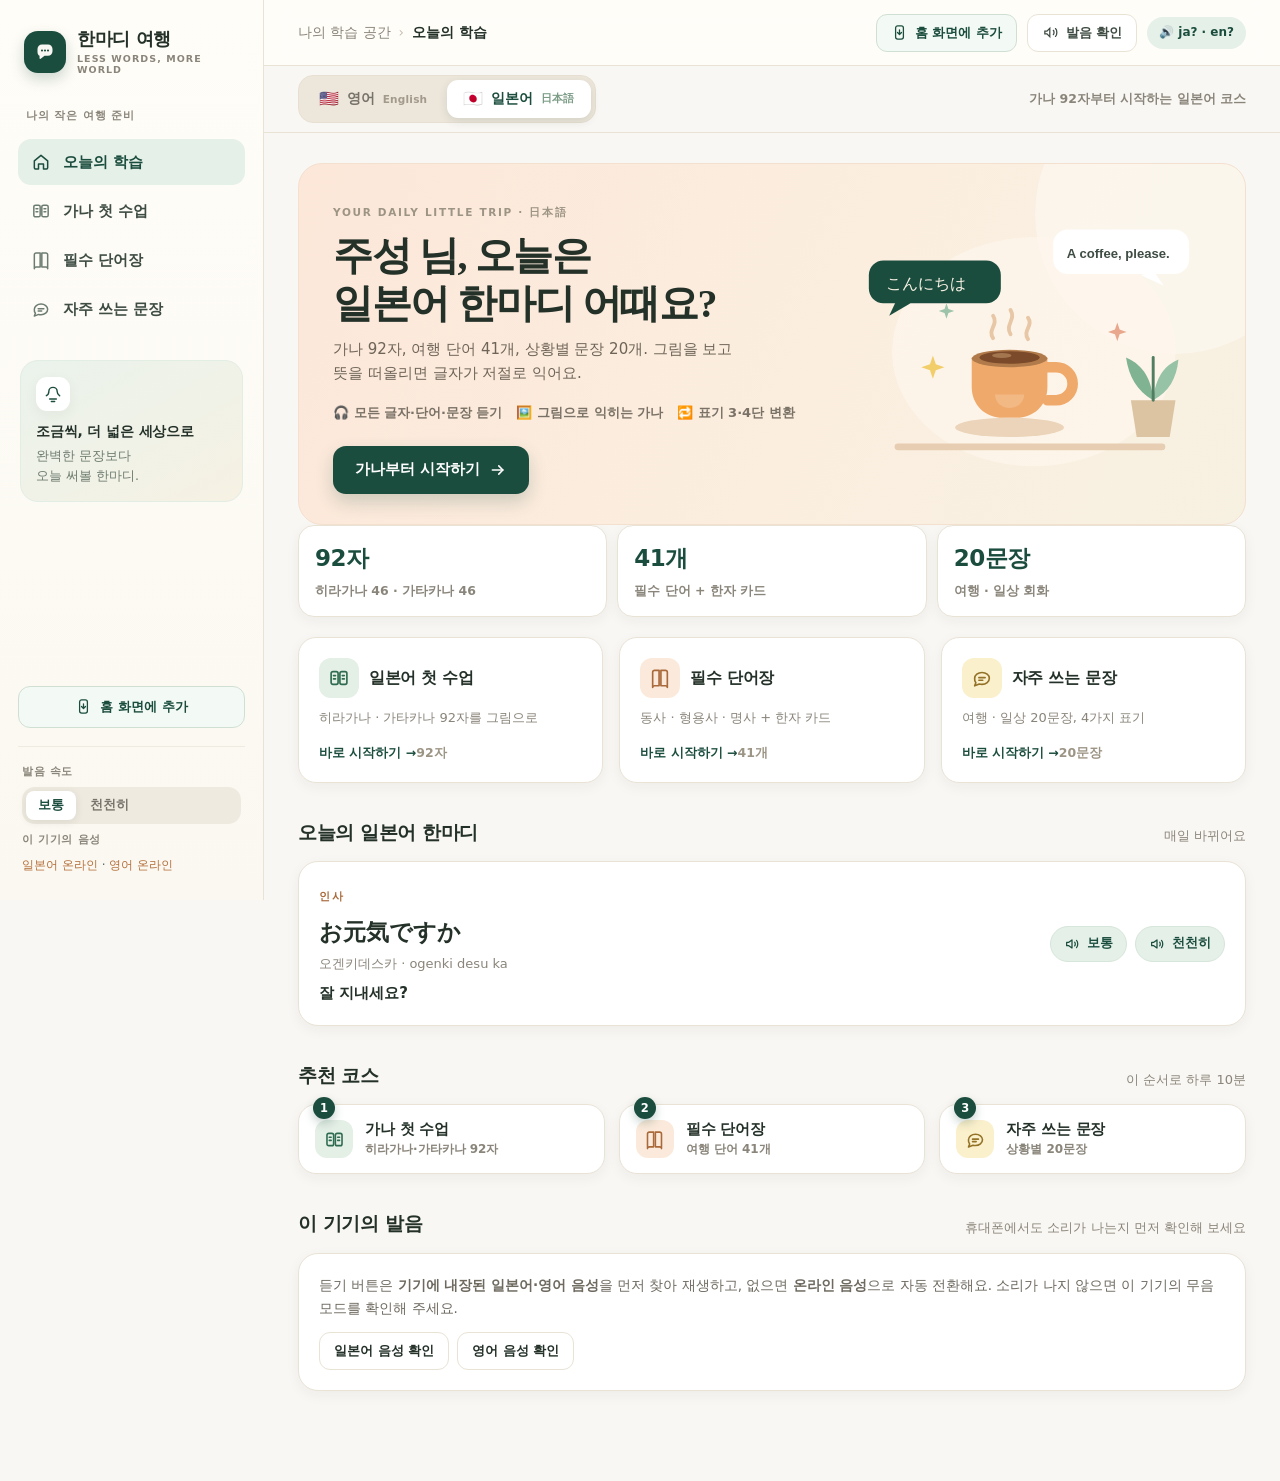
==== commit d2dfc68b: "Add PWA home icon, top language switcher, and English mnemonic SVGs" ====
--- a/index.html
+++ b/index.html
@@ -5,8 +5,16 @@
 <meta name="viewport" content="width=device-width, initial-scale=1, viewport-fit=cover">
 <meta name="theme-color" content="#F9F7F3">
 <meta name="format-detection" content="telephone=no">
-<meta name="description" content="한마디 여행 · 영어와 일본어 — 가나 연상 그림, 필수 단어장, 자주 쓰는 문장, 영어 한마디. 듣고 따라 말하는 여행 언어 학습.">
+<meta name="description" content="한마디 여행 · 영어, 일본어 — 가나 연상 그림, 필수 단어장, 자주 쓰는 문장, 영어 한마디와 상황별 여행 회화. 듣고 따라 말하는 여행 언어 학습.">
+<meta name="mobile-web-app-capable" content="yes">
+<meta name="apple-mobile-web-app-capable" content="yes">
+<meta name="apple-mobile-web-app-status-bar-style" content="default">
+<meta name="apple-mobile-web-app-title" content="한마디 여행">
 <title>한마디 여행 · 영어와 일본어</title>
+<link rel="manifest" href="manifest.json">
+<link rel="icon" type="image/svg+xml" href="[data-uri]">
+<link rel="apple-touch-icon" sizes="180x180" href="[data-uri]">
+<link rel="apple-touch-icon" sizes="180x180" href="icon-180.png">
 <style>
 /* ============================================================
    한마디 여행 · 영어와 일본어 — design system
@@ -97,7 +105,13 @@
 .side-card-title{font-size:14px;font-weight:800;letter-spacing:-.01em}
 .side-card-text{font-size:12.5px;color:#6E7B6F;margin-top:4px;line-height:1.55}
 .scrim{position:fixed;inset:0;background:rgba(28,38,32,.38);opacity:0;pointer-events:none;transition:.22s;z-index:50}
-.side-settings{margin-top:auto;padding:20px 4px 0;display:flex;flex-direction:column;gap:7px}
+.side-settings{margin-top:12px;padding:16px 4px 0;display:flex;flex-direction:column;gap:7px;border-top:1px solid var(--line-soft)}
+.side-install{
+  margin-top:auto;display:flex;align-items:center;justify-content:center;gap:8px;
+  height:42px;border-radius:12px;border:1px solid #CFE0D3;background:#F3F9F4;
+  color:var(--green);font-size:13px;font-weight:750;transition:.16s;
+}
+.side-install:hover{background:#EAF4EC;border-color:#B9D4C0}
 .side-label{font-size:11px;letter-spacing:.06em;color:var(--muted);font-weight:700}
 .voice-status{font-size:12px;color:#5D6B60;line-height:1.5}
 .voice-status b{color:var(--green);font-weight:750}
@@ -121,7 +135,30 @@
   transition:.16s;
 }
 .ghost-btn:hover{border-color:#D6CEBD;background:#FEFCF7}
+.install-btn{border-color:#CFE0D3;background:#F3F9F4;color:var(--green)}
+.install-btn:hover{border-color:#B9D4C0;background:#EAF4EC}
+.install-btn[data-state="installed"]{color:#4F7E60;background:#EFF5EE;border-color:#DDE7D8}
 .top-chip{display:inline-flex;align-items:center;gap:6px;height:32px;padding:0 12px;border-radius:999px;background:var(--green-soft);color:var(--green);font-size:12px;font-weight:700}
+
+/* ---------- language bar ---------- */
+.langbar{
+  position:sticky;top:66px;z-index:36;
+  background:rgba(249,247,243,.94);backdrop-filter:blur(10px);
+  border-bottom:1px solid var(--line);
+}
+.langbar-in{max-width:1240px;margin:0 auto;padding:9px 34px;display:flex;align-items:center;gap:16px}
+.lang-switch{display:inline-flex;gap:4px;padding:4px;border-radius:15px;background:#EDE7DB;border:1px solid #E7E0D2}
+.lang-btn{
+  display:inline-flex;align-items:center;gap:8px;height:38px;padding:0 16px;border-radius:11px;
+  font-size:14px;font-weight:750;color:#77736A;transition:.16s;white-space:nowrap;
+}
+.lang-btn:hover{color:var(--ink)}
+.lang-btn.is-active{background:#fff;color:var(--green);box-shadow:0 3px 10px rgba(36,49,41,.12)}
+.lang-flag{font-size:16px;line-height:1;filter:saturate(1.05)}
+.lang-nm{letter-spacing:-.01em}
+.lang-sub{font-size:10.5px;font-weight:700;color:#A29A8B;letter-spacing:.02em}
+.lang-btn.is-active .lang-sub{color:#7C9C86}
+.langbar-note{margin-left:auto;font-size:12.5px;color:var(--muted);font-weight:600}
 
 /* ---------- typography bits ---------- */
 .eyebrow{display:inline-block;font-size:10.5px;letter-spacing:.16em;font-weight:800;color:#9C9484;text-transform:uppercase}
@@ -268,26 +305,80 @@
 .sent-actions{margin-top:auto;padding-top:6px;display:flex;gap:8px;flex-wrap:wrap}
 
 /* ---------- english ---------- */
-.en-grid{display:grid;grid-template-columns:repeat(auto-fill,minmax(340px,1fr));gap:16px}
-.en-card{background:var(--paper);border:1px solid var(--line);border-radius:20px;padding:18px 18px 16px;box-shadow:var(--shadow-sm);display:flex;flex-direction:column;gap:7px;position:relative;overflow:hidden}
-.en-card::before{content:"";position:absolute;left:0;top:0;bottom:0;width:4px;background:var(--mint)}
-.en-card[data-lang="en"]::before{background:var(--peach-2)}
-.en-text{font-size:19px;font-weight:750;letter-spacing:-.01em;line-height:1.35;color:var(--ink);margin-top:4px}
+.en-grid{display:grid;grid-template-columns:repeat(auto-fill,minmax(310px,1fr));gap:16px}
+.en-card{
+  background:var(--paper);border:1px solid var(--line);border-radius:20px;padding:15px 16px 14px;
+  box-shadow:var(--shadow-sm);display:flex;flex-direction:column;gap:10px;position:relative;
+  transition:transform .18s,box-shadow .18s,border-color .18s;
+}
+.en-card:hover{transform:translateY(-2px);box-shadow:var(--shadow);border-color:#DFD7C7}
+.en-top{display:flex;align-items:flex-start;gap:13px}
+.en-art{width:102px;height:102px;flex:0 0 102px;border-radius:14px;overflow:hidden;background:#F6F1E7}
+.en-art svg{width:100%;height:100%}
+.en-body{padding:0;display:flex;flex-direction:column;gap:4px;flex:1;min-width:0}
+.en-text{font-size:17.5px;font-weight:750;letter-spacing:-.01em;line-height:1.35;color:var(--ink);margin-top:1px}
 .en-ko{font-size:13.5px;color:#6E6A60;font-weight:600}
 .en-pron{font-size:12.5px;color:#9A9384;background:#FAF7F0;display:inline-block;padding:3px 9px;border-radius:8px;font-weight:600;width:fit-content}
-.en-actions{display:flex;gap:8px;flex-wrap:wrap;margin-top:6px}
-.en-cat{font-size:11px;font-weight:800;color:#9C9484;letter-spacing:.1em;text-transform:uppercase}
+.en-actions{display:flex;gap:8px;flex-wrap:wrap;margin-top:auto;padding-top:9px}
+.en-cat{font-size:11px;font-weight:800;color:#9C9484;letter-spacing:.09em;text-transform:uppercase}
+.today-en-art{width:108px;height:108px;flex:0 0 108px;border-radius:16px;overflow:hidden;background:#F7F2E8}
+.today-en-art svg{width:100%;height:100%}
 
 .dialogue{background:#FBF8F1;border:1px solid var(--line);border-radius:22px;padding:20px;display:flex;flex-direction:column;gap:12px}
 .dlg-row{display:flex;gap:11px;align-items:flex-start}
-.dlg-who{width:34px;height:34px;flex:0 0 34px;border-radius:11px;display:grid;place-items:center;font-size:11px;font-weight:800;color:#fff;background:var(--green)}
+.dlg-who{width:38px;height:38px;flex:0 0 38px;border-radius:12px;display:grid;place-items:center;font-size:11px;font-weight:800;color:#fff;background:var(--green)}
 .dlg-row.me{flex-direction:row-reverse}
 .dlg-row.me .dlg-who{background:#C97F4E}
-.dlg-bubble{background:#fff;border:1px solid var(--line);border-radius:14px;padding:11px 14px;max-width:min(100%,560px);box-shadow:var(--shadow-sm)}
-.dlg-row.me .dlg-bubble{background:#FDF3E9;border-color:#F3E1CD;max-width:min(100%,480px)}
+.dlg-bubble{background:#fff;border:1px solid var(--line);border-radius:16px;padding:11px 13px;max-width:min(100%,600px);box-shadow:var(--shadow-sm)}
+.dlg-row.me .dlg-bubble{background:#FDF3E9;border-color:#F3E1CD;max-width:min(100%,540px)}
+.dlg-main{display:flex;gap:12px;align-items:center}
+.dlg-art{width:64px;height:64px;flex:0 0 64px;border-radius:12px;overflow:hidden;background:#F7F2E8}
+.dlg-art svg{width:100%;height:100%}
+.dlg-text{min-width:0}
 .dlg-en{font-size:15.5px;font-weight:700}
 .dlg-ko{font-size:12.5px;color:#8A857A;margin-top:2px}
-.dlg-bubble .spk{height:30px;padding:0 10px;font-size:11.5px;margin-top:8px}
+.dlg-pron{font-size:11.5px;color:#A29A8B;margin-top:3px}
+.dlg-bubble .spk{height:30px;padding:0 10px;font-size:11.5px;margin-top:9px}
+
+/* 상황별 회화 */
+.sit-grid{display:grid;grid-template-columns:repeat(auto-fill,minmax(430px,1fr));gap:18px}
+.sit-card{background:var(--paper);border:1px solid var(--line);border-radius:22px;overflow:hidden;box-shadow:var(--shadow-sm);display:flex;flex-direction:column}
+.sit-art{position:relative;background:#F5EFE4;aspect-ratio:16/5.6;overflow:hidden}
+.sit-art svg{width:100%;height:100%}
+.sit-body{padding:16px 18px 18px;display:flex;flex-direction:column;gap:11px;flex:1}
+.sit-head{display:flex;align-items:baseline;gap:10px;flex-wrap:wrap}
+.sit-head h3{font-size:19px;font-weight:800;letter-spacing:-.02em}
+.sit-head span{font-size:12.5px;color:var(--muted);font-weight:650}
+.sit-lines{display:flex;flex-direction:column;gap:8px}
+.sit-line{display:flex;align-items:flex-start;gap:9px;background:#FBF9F4;border:1px solid var(--line-soft);border-radius:14px;padding:9px 11px}
+.sit-line[data-who="B"]{background:#F4F8F2;border-color:#E4EDE0}
+.sit-who{flex:0 0 auto;font-size:10.5px;font-weight:800;color:#6B7468;background:#EFEAE0;border-radius:999px;padding:3px 8px;margin-top:2px}
+.sit-line[data-who="B"] .sit-who{background:#DFEDE2;color:#3D6B51}
+.sit-line-body{flex:1;min-width:0}
+.sit-en{font-size:14.5px;font-weight:700;line-height:1.4}
+.sit-ko{font-size:12.5px;color:#7C776C;margin-top:1px}
+.sit-pron{font-size:11.5px;color:#A29A8B;margin-top:2px}
+.sit-line .spk{height:30px;padding:0 9px;font-size:11.5px;flex:0 0 auto}
+
+/* 추천 코스 */
+.course{display:grid;grid-template-columns:repeat(auto-fit,minmax(240px,1fr));gap:14px}
+.course-card{
+  position:relative;display:flex;align-items:center;gap:12px;text-align:left;
+  background:#fff;border:1px solid var(--line);border-radius:18px;padding:15px 16px;
+  box-shadow:var(--shadow-sm);transition:.18s;
+}
+.course-card:hover{transform:translateY(-2px);box-shadow:var(--shadow);border-color:#DFD7C7}
+.course-step{
+  position:absolute;top:-8px;left:14px;width:22px;height:22px;border-radius:50%;
+  background:var(--green);color:#fff;font-size:11.5px;font-weight:800;display:grid;place-items:center;
+  box-shadow:0 4px 10px rgba(27,77,62,.25);
+}
+.course-ico{width:38px;height:38px;flex:0 0 38px;border-radius:12px;display:grid;place-items:center}
+.course-ico svg{width:21px;height:21px}
+.course-txt{display:flex;flex-direction:column;gap:2px;min-width:0}
+.course-txt strong{font-size:14.5px;font-weight:800;letter-spacing:-.01em}
+.course-txt small{font-size:12px;color:var(--muted);font-weight:600}
+.hero-en{background:linear-gradient(115deg,#E7EEF8 0%,#F3EEE1 55%,#FCEBDA 100%);border-color:#DCE5F0}
 
 /* ---------- misc panels ---------- */
 .panel{background:var(--paper);border:1px solid var(--line);border-radius:20px;padding:20px;box-shadow:var(--shadow-sm)}
@@ -299,9 +390,52 @@
 .note{display:flex;gap:10px;align-items:flex-start;background:#F4F8F2;border:1px solid #E1EBDD;border-radius:14px;padding:12px 14px;font-size:12.5px;color:#5F6E5C;line-height:1.6}
 .note svg{flex:0 0 18px;margin-top:2px}
 
+/* ---------- install modal ---------- */
+body.modal-open{overflow:hidden}
+.imodal{position:fixed;inset:0;z-index:300;display:flex;align-items:center;justify-content:center;padding:20px}
+.imodal[hidden]{display:none}
+.imodal-scrim{position:absolute;inset:0;background:rgba(24,34,28,.46);backdrop-filter:blur(3px);opacity:0;transition:opacity .2s}
+.imodal.is-open .imodal-scrim{opacity:1}
+.imodal-card{
+  position:relative;width:min(520px,100%);max-height:min(86vh,780px);overflow-y:auto;
+  background:#FFFDF9;border-radius:24px;padding:24px 24px 20px;
+  box-shadow:0 30px 70px rgba(20,35,28,.32);
+  transform:translateY(12px) scale(.985);opacity:0;transition:transform .22s,opacity .22s;
+}
+.imodal.is-open .imodal-card{transform:none;opacity:1}
+.imodal-x{
+  position:absolute;right:12px;top:12px;width:34px;height:34px;border-radius:50%;
+  display:grid;place-items:center;color:#8A857A;background:#F3EEE4;
+}
+.imodal-x:hover{background:#EBE4D6;color:var(--ink)}
+.imodal-head{display:flex;gap:13px;align-items:flex-start;padding-right:36px}
+.imodal-ico{width:48px;height:48px;flex:0 0 48px;border-radius:14px;overflow:hidden;box-shadow:var(--shadow-sm)}
+.imodal-ico svg{width:100%;height:100%}
+.imodal-head h2{font-family:var(--serif);font-size:21px;font-weight:800;letter-spacing:-.02em;margin-top:2px}
+.imodal-head p{font-size:13px;color:#6E6A60;line-height:1.6;margin-top:4px}
+.imodal-body{margin-top:16px;display:flex;flex-direction:column;gap:12px}
+.imodal-sub{font-size:12.5px;color:#7C776C;line-height:1.6}
+.imodal-done{font-size:13px;background:#EAF4EC;border:1px solid #D3E6D8;color:#2F6B4F;border-radius:12px;padding:10px 12px;line-height:1.55}
+.imodal-install{width:100%;height:50px;font-size:15.5px}
+.imodal-plat{border:1px solid var(--line);border-radius:16px;padding:13px 14px;background:#fff}
+.imodal-plat.is-here{border-color:#BFD8C6;background:#F6FAF6;box-shadow:0 0 0 3px rgba(127,179,146,.14)}
+.imodal-plat-head{display:flex;align-items:center;gap:8px;flex-wrap:wrap}
+.imodal-plat-head h3{font-size:14px;font-weight:800;letter-spacing:-.01em}
+.plat-flag{font-size:16px;line-height:1}
+.plat-now{font-size:10.5px;font-weight:800;color:#fff;background:#4F8A66;border-radius:999px;padding:3px 8px}
+.steps{list-style:none;counter-reset:s;margin:10px 0 0;padding:0;display:flex;flex-direction:column;gap:7px}
+.steps li{counter-increment:s;position:relative;padding-left:26px;font-size:12.5px;color:#5F5B52;line-height:1.55}
+.steps li::before{
+  content:counter(s);position:absolute;left:0;top:1px;width:18px;height:18px;border-radius:50%;
+  background:#EFEAE0;color:#6E6A60;font-size:10.5px;font-weight:800;display:grid;place-items:center;
+}
+.steps b{color:var(--ink);font-weight:800}
+.plat-tip{font-size:11.5px;color:#9A7A4E;background:#FDF6E9;border-radius:9px;padding:7px 9px;margin-top:9px;line-height:1.5}
+.imodal-foot{font-size:11.5px;color:#9C9484;text-align:center;margin-top:2px}
+
 /* ---------- toast ---------- */
 .toast{
-  position:fixed;left:50%;bottom:26px;transform:translate(-50%,16px);z-index:200;
+  position:fixed;left:50%;bottom:26px;transform:translate(-50%,16px);z-index:400;
   background:rgba(30,50,40,.95);color:#fff;font-size:13.5px;font-weight:600;
   padding:12px 18px;border-radius:13px;box-shadow:0 12px 30px rgba(20,35,28,.28);
   opacity:0;pointer-events:none;transition:.22s;max-width:min(92vw,520px);text-align:center;line-height:1.5;
@@ -328,6 +462,12 @@
   body.menu-open .scrim{opacity:1;pointer-events:auto}
   .menu-btn{display:inline-flex}
   .topbar{padding:0 16px;height:60px;padding-top:env(safe-area-inset-top)}
+  .langbar{top:60px}
+  .langbar-in{padding:8px 16px;gap:10px}
+  .lang-switch{width:100%}
+  .lang-btn{flex:1;justify-content:center;height:36px;padding:0 10px;font-size:13.5px}
+  .lang-sub{display:none}
+  .langbar-note{display:none}
   .crumb span:first-child,.crumb-sep{display:none}
   .crumb{font-size:13px}
   .ghost-btn span{display:none}
@@ -362,6 +502,15 @@
   .tab-item.is-active{color:var(--green)}
   .tab-ico svg{width:21px;height:21px}
   .kana-grid{grid-template-columns:repeat(auto-fill,minmax(150px,1fr));gap:12px}
+  .sit-grid{grid-template-columns:1fr}
+  .sit-line{flex-wrap:wrap}
+  .sit-line .spk{margin-left:auto}
+  .en-art{width:88px;height:88px;flex-basis:88px}
+  .course{grid-template-columns:1fr;gap:12px}
+  .imodal{padding:12px}
+  .imodal-card{padding:20px 18px 18px;border-radius:20px;max-height:88vh}
+  .dlg-art{width:54px;height:54px;flex-basis:54px}
+  .today-en-art{width:84px;height:84px;flex-basis:84px}
   .kana-char{font-size:26px}
   .word-grid{grid-template-columns:1fr}
   .en-grid{grid-template-columns:1fr}
@@ -406,14 +555,8 @@
       </span>
     </a>
 
-    <p class="nav-label">나의 작은 여행 준비</p>
-    <nav class="nav" id="nav">
-      <a href="#home" class="nav-item" data-act="nav" data-view="home"><span class="nav-ico" data-ico="home"></span>오늘의 학습</a>
-      <a href="#kana" class="nav-item" data-act="nav" data-view="kana"><span class="nav-ico" data-ico="kana"></span>가나 첫 수업</a>
-      <a href="#vocab" class="nav-item" data-act="nav" data-view="vocab"><span class="nav-ico" data-ico="book"></span>필수 단어장</a>
-      <a href="#sentences" class="nav-item" data-act="nav" data-view="sentences"><span class="nav-ico" data-ico="chat"></span>자주 쓰는 문장</a>
-      <a href="#english" class="nav-item" data-act="nav" data-view="english"><span class="nav-ico" data-ico="globe"></span>영어 한마디</a>
-    </nav>
+    <p class="nav-label" id="navLabel">나의 작은 여행 준비</p>
+    <nav class="nav" id="nav" aria-label="학습 메뉴"></nav>
 
     <div class="side-card">
       <div class="side-card-ico" aria-hidden="true">
@@ -422,6 +565,11 @@
       <p class="side-card-title">조금씩, 더 넓은 세상으로</p>
       <p class="side-card-text">완벽한 문장보다<br>오늘 써볼 한마디.</p>
     </div>
+
+    <button type="button" class="side-install" data-act="install">
+      <svg viewBox="0 0 24 24" width="17" height="17" fill="none" stroke="currentColor" stroke-width="1.8" stroke-linecap="round" stroke-linejoin="round" aria-hidden="true"><rect x="6.5" y="2.6" width="11" height="18.8" rx="3"/><path d="M12 8.2v6.6M9.2 12l2.8 2.8 2.8-2.8"/></svg>
+      <span>홈 화면에 추가</span>
+    </button>
 
     <div class="side-settings">
       <p class="side-label">발음 속도</p>
@@ -443,6 +591,10 @@
       </button>
       <p class="crumb"><span>나의 학습 공간</span><span class="crumb-sep">›</span><b id="crumbNow">오늘의 학습</b></p>
       <div class="topbar-right">
+        <button type="button" class="ghost-btn install-btn" data-act="install" aria-label="홈 화면에 추가">
+          <svg viewBox="0 0 24 24" width="17" height="17" fill="none" stroke="currentColor" stroke-width="1.8" stroke-linecap="round" stroke-linejoin="round" aria-hidden="true"><rect x="6.5" y="2.6" width="11" height="18.8" rx="3"/><path d="M12 8.2v6.6M9.2 12l2.8 2.8 2.8-2.8"/></svg>
+          <span>홈 화면에 추가</span>
+        </button>
         <button type="button" class="ghost-btn" data-act="test-voice">
           <svg viewBox="0 0 24 24" width="17" height="17" fill="none" stroke="currentColor" stroke-width="1.8" stroke-linecap="round"><path d="M4 10v4h3l4 4V6L7 10H4z"/><path d="M16 9c1.3 1 1.3 5 0 6"/><path d="M19 6.5c2.6 2.2 2.6 8.8 0 11"/></svg>
           <span>발음 확인</span>
@@ -451,19 +603,46 @@
       </div>
     </header>
 
+    <div class="langbar">
+      <div class="langbar-in">
+        <div class="lang-switch" role="group" aria-label="학습 언어 선택">
+          <button type="button" class="lang-btn" data-act="lang" data-lang="en" aria-pressed="false">
+            <span class="lang-flag" aria-hidden="true">🇺🇸</span><span class="lang-nm">영어</span><span class="lang-sub">English</span>
+          </button>
+          <button type="button" class="lang-btn" data-act="lang" data-lang="ja" aria-pressed="true">
+            <span class="lang-flag" aria-hidden="true">🇯🇵</span><span class="lang-nm">일본어</span><span class="lang-sub">日本語</span>
+          </button>
+        </div>
+        <p class="langbar-note" id="langNote">가나 92자부터 시작하는 일본어 코스</p>
+      </div>
+    </div>
+
     <main class="main" id="view" tabindex="-1"></main>
   </div>
 </div>
 
-<nav class="tabbar" aria-label="하단 메뉴">
-  <a href="#home" class="tab-item" data-act="nav" data-view="home"><span class="tab-ico" data-ico="home"></span><span>학습</span></a>
-  <a href="#kana" class="tab-item" data-act="nav" data-view="kana"><span class="tab-ico" data-ico="kana"></span><span>가나</span></a>
-  <a href="#vocab" class="tab-item" data-act="nav" data-view="vocab"><span class="tab-ico" data-ico="book"></span><span>단어</span></a>
-  <a href="#sentences" class="tab-item" data-act="nav" data-view="sentences"><span class="tab-ico" data-ico="chat"></span><span>문장</span></a>
-  <a href="#english" class="tab-item" data-act="nav" data-view="english"><span class="tab-ico" data-ico="globe"></span><span>영어</span></a>
-</nav>
+<nav class="tabbar" id="tabbar" aria-label="하단 메뉴"></nav>
 
 <div class="toast" id="toast" role="status" aria-live="polite"></div>
+
+<div class="imodal" id="installModal" hidden>
+  <div class="imodal-scrim" data-act="close-install"></div>
+  <div class="imodal-card" role="dialog" aria-modal="true" aria-labelledby="installTitle" aria-describedby="installLead">
+    <button type="button" class="imodal-x" data-act="close-install" aria-label="닫기">
+      <svg viewBox="0 0 24 24" width="18" height="18" fill="none" stroke="currentColor" stroke-width="2" stroke-linecap="round"><path d="M6 6l12 12M18 6L6 18"/></svg>
+    </button>
+    <div class="imodal-head">
+      <span class="imodal-ico" aria-hidden="true">
+        <svg viewBox="0 0 32 32" width="30" height="30"><rect width="32" height="32" rx="9" fill="#1B4D3E"/><path d="M8 13.2c0-2.3 1.9-4.2 4.2-4.2h7.6c2.3 0 4.2 1.9 4.2 4.2v1.6c0 2.3-1.9 4.2-4.2 4.2h-3.4l-3.8 3c-.6.5-1.5 0-1.5-.8v-2.4C9.6 18.1 8 16.6 8 14.8z" fill="#F9F7F3"/><circle cx="12.4" cy="14" r=".95" fill="#1B4D3E"/><circle cx="16" cy="14" r=".95" fill="#1B4D3E"/><circle cx="19.6" cy="14" r=".95" fill="#1B4D3E"/></svg>
+      </span>
+      <div>
+        <h2 id="installTitle">홈 화면에 추가</h2>
+        <p id="installLead">바탕화면 아이콘을 눌러 앱처럼 바로 열 수 있어요. 주소창 없이 전체 화면으로 열립니다.</p>
+      </div>
+    </div>
+    <div class="imodal-body" id="installBody"></div>
+  </div>
+</div>
 
 <script>
 /* ============================================================
@@ -478,20 +657,24 @@
   chat: '<svg viewBox="0 0 24 24" fill="none" stroke="currentColor" stroke-width="1.8" stroke-linecap="round" stroke-linejoin="round"><path d="M20 12.4c0 3.6-3.6 6.5-8 6.5-1 0-2-.1-2.9-.4L4 20.5l1.3-3.4A6.4 6.4 0 0 1 4 12.4C4 8.8 7.6 6 12 6s8 2.8 8 6.4z"/><path d="M8.6 11.6h6.8M8.6 14.4h4.2"/></svg>',
   globe: '<svg viewBox="0 0 24 24" fill="none" stroke="currentColor" stroke-width="1.8" stroke-linecap="round" stroke-linejoin="round"><circle cx="12" cy="12" r="8.4"/><path d="M3.6 12h16.8"/><path d="M12 3.6c2.4 2.3 3.6 5 3.6 8.4S14.4 18.1 12 20.4C9.6 18.1 8.4 15.4 8.4 12S9.6 5.9 12 3.6z"/></svg>',
   arrow: '<svg viewBox="0 0 24 24" width="18" height="18" fill="none" stroke="currentColor" stroke-width="2.1" stroke-linecap="round" stroke-linejoin="round" aria-hidden="true"><path d="M4.5 12h14"/><path d="m13 6.5 5.5 5.5L13 17.5"/></svg>',
-  info: '<svg viewBox="0 0 24 24" width="18" height="18" fill="none" stroke="#5C7A63" stroke-width="1.9" stroke-linecap="round" stroke-linejoin="round" aria-hidden="true"><circle cx="12" cy="12" r="9"/><path d="M12 11v5.4"/><circle cx="12" cy="7.9" r="1" fill="#5C7A63" stroke="none"/></svg>'
+  info: '<svg viewBox="0 0 24 24" width="18" height="18" fill="none" stroke="#5C7A63" stroke-width="1.9" stroke-linecap="round" stroke-linejoin="round" aria-hidden="true"><circle cx="12" cy="12" r="9"/><path d="M12 11v5.4"/><circle cx="12" cy="7.9" r="1" fill="#5C7A63" stroke="none"/></svg>',
+  cup: '<svg viewBox="0 0 24 24" fill="none" stroke="currentColor" stroke-width="1.8" stroke-linecap="round" stroke-linejoin="round"><path d="M4.5 8.5h12v6.2a4.8 4.8 0 0 1-4.8 4.8H9.3a4.8 4.8 0 0 1-4.8-4.8z"/><path d="M16.5 10h1.8a2.6 2.6 0 0 1 0 5.2h-1.8"/><path d="M7 5.6c-.6-1 .7-1.6 0-2.6M11 5.6c-.6-1 .7-1.6 0-2.6"/></svg>',
+  plane: '<svg viewBox="0 0 24 24" fill="none" stroke="currentColor" stroke-width="1.8" stroke-linecap="round" stroke-linejoin="round"><path d="M3.4 13.2l7.2-2.4V5.6a1.5 1.5 0 0 1 3 0v5.2l7.2 2.4v2.2l-7.2-1.3v3.6l2.3 1.6v1.6L12 20l-3.9 1v-1.6l2.3-1.6v-3.6l-7.2 1.3z"/></svg>',
+  map: '<svg viewBox="0 0 24 24" fill="none" stroke="currentColor" stroke-width="1.8" stroke-linecap="round" stroke-linejoin="round"><path d="M12 21s-6.4-5.7-6.4-10.4A6.4 6.4 0 0 1 12 4.2a6.4 6.4 0 0 1 6.4 6.4C18.4 15.3 12 21 12 21z"/><circle cx="12" cy="10.4" r="2.3"/></svg>'
 };
 
-var HERO_ART = '' +
+function makeHeroArt(leftText, rightText, leftFont, leftSize) {
+  return '' +
   '<svg viewBox="0 0 340 280" role="img" aria-label="커피 한 잔과 인사말 그림" preserveAspectRatio="xMidYMid meet">' +
   '<ellipse cx="176" cy="146" rx="146" ry="118" fill="#FFF7ED" opacity=".72"/>' +
   /* left bubble */
   '<g><rect x="6" y="52" width="136" height="44" rx="15" fill="#1B4D3E"/>' +
   '<path d="M34 94l-7 15 22-13z" fill="#1B4D3E"/>' +
-  '<text x="24" y="81" font-family="' + JP_FONT + '" font-size="17" fill="#F7F1E4">こんにちは</text></g>' +
+  '<text x="24" y="81" font-family="' + leftFont + '" font-size="' + leftSize + '" fill="#F7F1E4">' + leftText + '</text></g>' +
   /* right bubble */
   '<g><rect x="196" y="20" width="140" height="46" rx="15" fill="#FFFFFF"/>' +
   '<path d="M300 64l10 14-24-11z" fill="#FFFFFF"/>' +
-  '<text x="210" y="49" font-family="-apple-system,Segoe UI,Roboto,sans-serif" font-size="13.5" font-weight="600" fill="#3E4C43">A coffee, please.</text></g>' +
+  '<text x="210" y="49" font-family="-apple-system,Segoe UI,Roboto,sans-serif" font-size="13.5" font-weight="600" fill="#3E4C43">' + rightText + '</text></g>' +
   /* plant */
   '<g><path d="M276 196h46l-6 38h-34z" fill="#DCC3A2"/>' +
   '<path d="M299 196c-2-26-14-38-28-44 3 20 11 34 28 44z" fill="#7FB392"/>' +
@@ -515,6 +698,10 @@
   '<path d="M262 116l2.4 7.2 7.2 2.4-7.2 2.4-2.4 7.2-2.4-7.2-7.2-2.4 7.2-2.4z" fill="#E9A88D"/>' +
   '<path d="M86 96l2 6 6 2-6 2-2 6-2-6-6-2 6-2z" fill="#9DC3AA"/>' +
   '</svg>';
+}
+
+var HERO_ART = makeHeroArt('こんにちは', 'A coffee, please.', JP_FONT, 17);
+var HERO_ART_EN = makeHeroArt('Hello!', 'Here you go!', '-apple-system,Segoe UI,Roboto,sans-serif', 17);
 
 
 /* ============================================================
@@ -916,35 +1103,316 @@
 
 
 /* ============================================================
-   영어 한마디 — 12개 표현 + 카페 대화 4마디
+   영어 한마디 — 19개 표현 + 카페 주문 대화 6마디 + 상황별 회화 7가지
+   art: 200x200 상자 안에 그리는 연상 SVG 조각(배경은 bg 색)
    ============================================================ */
+
+var ENF = "-apple-system,BlinkMacSystemFont,'Segoe UI',Roboto,Helvetica,Arial,sans-serif";
+
+var EN_ART = {
+  /* ---------- 카페 ---------- */
+  coffee:
+    '<ellipse cx="100" cy="158" rx="58" ry="12" fill="#EBD4B9"/>' +
+    '<path d="M58 92h84v26c0 22-19 40-42 40s-42-18-42-40z" fill="#EFA96B"/>' +
+    '<path d="M142 100h8a17 17 0 0 1 0 34h-8" fill="none" stroke="#EFA96B" stroke-width="10" stroke-linecap="round"/>' +
+    '<ellipse cx="100" cy="92" rx="42" ry="11" fill="#B17A4B"/>' +
+    '<ellipse cx="100" cy="90" rx="34" ry="8" fill="#7B4A2A"/>' +
+    '<ellipse cx="90" cy="88" rx="10" ry="2.6" fill="#C79A70" opacity=".55"/>' +
+    '<path d="M78 70c-7-10 6-14 0-24M100 66c-7-11 6-15 0-26M122 70c-7-10 6-14 0-24" stroke="#E7C7A6" stroke-width="5" fill="none" stroke-linecap="round"/>' +
+    '<path d="M58 162h84" stroke="#E7CDB1" stroke-width="5" stroke-linecap="round"/>',
+  iced:
+    '<rect x="66" y="52" width="68" height="104" rx="14" fill="#EAF2F8" stroke="#B7D2E8" stroke-width="4"/>' +
+    '<path d="M71 96h58v44c0 9-6 15-15 15H86c-9 0-15-6-15-15z" fill="#9CC4E0"/>' +
+    '<path d="M112 46l-14 52" stroke="#E58A76" stroke-width="8" stroke-linecap="round"/>' +
+    '<rect x="76" y="84" width="20" height="20" rx="4" fill="#FFFFFF" opacity=".85" transform="rotate(-14 86 94)"/>' +
+    '<rect x="98" y="102" width="20" height="20" rx="4" fill="#FFFFFF" opacity=".8" transform="rotate(12 108 112)"/>' +
+    '<ellipse cx="100" cy="54" rx="30" ry="6" fill="none" stroke="#FFFFFF" stroke-width="4" opacity=".9"/>' +
+    '<path d="M76 68c6-4 12-4 18 0" stroke="#FFFFFF" stroke-width="4" opacity=".8" fill="none" stroke-linecap="round"/>' +
+    '<ellipse cx="100" cy="160" rx="40" ry="8" fill="#DCE7EF"/>',
+  here:
+    '<rect x="40" y="42" width="120" height="66" rx="10" fill="#DCEAF4" opacity=".85"/>' +
+    '<path d="M40 75h120M100 42v66" stroke="#FFFFFF" stroke-width="5"/>' +
+    '<path d="M34 108h132" stroke="#E7CDB1" stroke-width="6" stroke-linecap="round"/>' +
+    '<path d="M60 116h80v22c0 18-15 32-40 32s-40-14-40-32z" fill="#7FB392"/>' +
+    '<path d="M140 122h8a15 15 0 0 1 0 30h-8" fill="none" stroke="#7FB392" stroke-width="9" stroke-linecap="round"/>' +
+    '<ellipse cx="100" cy="116" rx="40" ry="10" fill="#5C9A74"/>' +
+    '<path d="M84 96c-6-8 6-12 0-20M112 98c-6-8 6-12 0-20" stroke="#C9DED2" stroke-width="5" fill="none" stroke-linecap="round"/>' +
+    '<path d="M44 172h112" stroke="#D9C9AE" stroke-width="6" stroke-linecap="round"/>',
+  togo:
+    '<path d="M68 72h64l-8 84c-1 10-9 16-24 16s-23-6-24-16z" fill="#F6D3BC"/>' +
+    '<rect x="60" y="54" width="80" height="20" rx="9" fill="#E9A88D"/>' +
+    '<path d="M66 76h68l-2 18H68z" fill="#FFFFFF" opacity=".55"/>' +
+    '<path d="M74 122h52" stroke="#FFFFFF" stroke-width="5" opacity=".65" stroke-linecap="round"/>' +
+    '<path d="M100 54V42" stroke="#E58A76" stroke-width="6" stroke-linecap="round"/>' +
+    '<path d="M136 128h24l-5 38h-14z" fill="#9DC3AA"/>' +
+    '<path d="M142 128v-8h12v8" stroke="#9DC3AA" stroke-width="4" fill="none"/>' +
+    '<ellipse cx="100" cy="174" rx="42" ry="7" fill="#EBD4B9"/>',
+  receipt:
+    '<path d="M70 34h60v114l-10-7-10 7-10-7-10 7-10-7-10 7z" fill="#FFFFFF" stroke="#E4DACA" stroke-width="3"/>' +
+    '<path d="M80 54h40M80 68h40M80 82h30M80 96h22" stroke="#C9DED2" stroke-width="5" stroke-linecap="round"/>' +
+    '<text x="100" y="126" text-anchor="middle" font-size="19" font-weight="700" fill="#8A6242" font-family="' + ENF + '">$5</text>' +
+    '<circle cx="143" cy="140" r="16" fill="#F2CE6B"/><circle cx="143" cy="140" r="10" fill="none" stroke="#D9A94E" stroke-width="3"/>' +
+    '<path d="M56 168h88" stroke="#E7CDB1" stroke-width="5" stroke-linecap="round"/>',
+
+  /* ---------- 식당 ---------- */
+  menu:
+    '<rect x="38" y="42" width="102" height="104" rx="10" fill="#FFFFFF" stroke="#1B4D3E" stroke-width="5"/>' +
+    '<rect x="38" y="42" width="102" height="26" rx="10" fill="#1B4D3E"/>' +
+    '<path d="M54 86h70M54 102h70M54 118h44" stroke="#C9DED2" stroke-width="5" stroke-linecap="round"/>' +
+    '<path d="M88 146v14M77 166h22" stroke="#D9C9AE" stroke-width="5" stroke-linecap="round"/>' +
+    '<path d="M143 92h27v18a13.5 13.5 0 0 1-27 0z" fill="#EFA96B"/>' +
+    '<path d="M170 96h5a8 8 0 0 1 0 16h-5" fill="none" stroke="#EFA96B" stroke-width="6" stroke-linecap="round"/>' +
+    '<ellipse cx="156" cy="92" rx="13.5" ry="4" fill="#7B4A2A"/>' +
+    '<path d="M149 78c-4-6 4-9 0-15M164 78c-4-6 4-9 0-15" stroke="#E7C7A6" stroke-width="4" fill="none" stroke-linecap="round"/>',
+  check:
+    '<rect x="46" y="118" width="108" height="18" rx="9" fill="#1B4D3E"/>' +
+    '<rect x="56" y="58" width="76" height="64" rx="6" fill="#FFFFFF" stroke="#E4DACA" stroke-width="3"/>' +
+    '<path d="M68 74h52M68 88h52M68 102h30" stroke="#C9DED2" stroke-width="5" stroke-linecap="round"/>' +
+    '<rect x="100" y="94" width="58" height="36" rx="6" fill="#7FA8C9" transform="rotate(-14 129 112)"/>' +
+    '<rect x="106" y="102" width="14" height="10" rx="2" fill="#F2CE6B" transform="rotate(-14 129 112)"/>' +
+    '<circle cx="150" cy="146" r="11" fill="#F2CE6B"/>',
+  water:
+    '<path d="M74 58h52l-6 92c-1 10-9 16-20 16s-19-6-20-16z" fill="#EAF2F8" stroke="#B7D2E8" stroke-width="4"/>' +
+    '<path d="M78 96h44l-4 54c0 8-7 12-18 12s-18-4-18-12z" fill="#9CC4E0"/>' +
+    '<path d="M74 58h52" stroke="#B7D2E8" stroke-width="5"/>' +
+    '<circle cx="112" cy="72" r="10" fill="#F2CE6B"/><path d="M112 62v20M102 72h20" stroke="#E8A33D" stroke-width="2"/>' +
+    '<path d="M142 40c-8 10-8 18 0 26" stroke="#9CC4E0" stroke-width="5" fill="none" stroke-linecap="round"/>' +
+    '<ellipse cx="100" cy="170" rx="34" ry="7" fill="#DCE7EF"/>',
+
+  /* ---------- 호텔 ---------- */
+  keycard:
+    '<rect x="42" y="42" width="82" height="118" rx="8" fill="#F6D3BC"/>' +
+    '<rect x="54" y="54" width="58" height="46" rx="5" fill="#FFFFFF" opacity=".55"/>' +
+    '<circle cx="110" cy="106" r="5" fill="#8A6242"/>' +
+    '<rect x="130" y="94" width="56" height="36" rx="6" fill="#1B4D3E" transform="rotate(-8 158 112)"/>' +
+    '<rect x="136" y="102" width="11" height="9" rx="2" fill="#F2CE6B" transform="rotate(-8 158 112)"/>' +
+    '<path d="M136 148h46" stroke="#D9C9AE" stroke-width="5" stroke-linecap="round"/>',
+  checkout:
+    '<circle cx="84" cy="90" r="44" fill="#FFFFFF" stroke="#8E86B8" stroke-width="6"/>' +
+    '<path d="M84 64v28l20 12" stroke="#5C5680" stroke-width="6" fill="none" stroke-linecap="round"/>' +
+    '<circle cx="84" cy="90" r="4" fill="#5C5680"/>' +
+    '<rect x="128" y="70" width="52" height="60" rx="9" fill="#9A93C4"/>' +
+    '<path d="M144 70V60a5 5 0 0 1 5-5h10a5 5 0 0 1 5 5v10" fill="none" stroke="#9A93C4" stroke-width="5"/>' +
+    '<path d="M128 94h52" stroke="#FFFFFF" stroke-width="4" opacity=".55"/>' +
+    '<circle cx="140" cy="132" r="5" fill="#5C5680"/><circle cx="168" cy="132" r="5" fill="#5C5680"/>' +
+    '<path d="M40 156h120" stroke="#D9C9AE" stroke-width="5" stroke-linecap="round"/>',
+  wifi:
+    '<rect x="70" y="66" width="60" height="102" rx="12" fill="#FFFFFF" stroke="#8E86B8" stroke-width="5"/>' +
+    '<rect x="78" y="78" width="44" height="70" rx="6" fill="#E1ECF5"/>' +
+    '<circle cx="100" cy="158" r="4" fill="#8E86B8"/>' +
+    '<path d="M60 62c22-22 56-22 78 0" stroke="#1B4D3E" stroke-width="7" fill="none" stroke-linecap="round"/>' +
+    '<path d="M74 44c14-14 36-14 50 0" stroke="#2A6A55" stroke-width="7" fill="none" stroke-linecap="round"/>' +
+    '<path d="M87 26c7-7 17-7 24 0" stroke="#7FB392" stroke-width="7" fill="none" stroke-linecap="round"/>' +
+    '<circle cx="100" cy="74" r="6" fill="#1B4D3E"/>',
+
+  /* ---------- 길찾기 ---------- */
+  station:
+    '<path d="M34 166c52-4 52-58 96-62s36-38 36-38" stroke="#E0D3BC" stroke-width="18" fill="none" stroke-linecap="round"/>' +
+    '<path d="M34 166c52-4 52-58 96-62s36-38 36-38" stroke="#FFFFFF" stroke-width="3" stroke-dasharray="9 11" fill="none" stroke-linecap="round"/>' +
+    '<path d="M150 34c-15 0-26 12-26 26 0 20 26 46 26 46s26-26 26-46c0-14-11-26-26-26z" fill="#E58A76"/>' +
+    '<circle cx="150" cy="60" r="9" fill="#FFFFFF"/>' +
+    '<rect x="38" y="58" width="48" height="36" rx="6" fill="#EFF1EA"/>' +
+    '<path d="M32 58h60" stroke="#1B4D3E" stroke-width="6" stroke-linecap="round"/>' +
+    '<rect x="46" y="68" width="13" height="26" fill="#C9DED2"/>' +
+    '<rect x="65" y="68" width="13" height="14" fill="#F6D3BC"/>' +
+    '<ellipse cx="100" cy="172" rx="66" ry="8" fill="#F0E4D2"/>',
+  restroom:
+    '<rect x="52" y="36" width="96" height="86" rx="12" fill="#FFFFFF" stroke="#1B4D3E" stroke-width="5"/>' +
+    '<path d="M100 40v78" stroke="#E4DACA" stroke-width="3"/>' +
+    '<circle cx="82" cy="58" r="9" fill="#7FA8C9"/>' +
+    '<path d="M82 70v22M82 78l-9 10M82 78l9 10M82 92l-7 18M82 92l7 18" stroke="#7FA8C9" stroke-width="6" fill="none" stroke-linecap="round"/>' +
+    '<circle cx="118" cy="58" r="9" fill="#E9A88D"/>' +
+    '<path d="M118 70v16l-12 26h24l-12-26M106 112v10M130 112v10" stroke="#E9A88D" stroke-width="6" fill="none" stroke-linecap="round"/>' +
+    '<path d="M60 142h80" stroke="#D8E4DA" stroke-width="5" stroke-linecap="round"/>',
+
+  /* ---------- 쇼핑 ---------- */
+  price:
+    '<path d="M52 84l40-40h58v58l-40 40z" fill="#F6D3BC" stroke="#E2B998" stroke-width="4"/>' +
+    '<circle cx="140" cy="52" r="7" fill="#FFFFFF"/>' +
+    '<text x="98" y="106" font-size="46" font-weight="800" fill="#C97F4E" text-anchor="middle" font-family="' + ENF + '">$</text>' +
+    '<circle cx="146" cy="142" r="16" fill="#F2CE6B"/>' +
+    '<circle cx="164" cy="150" r="12" fill="#E8A33D"/>',
+  card:
+    '<rect x="38" y="70" width="116" height="72" rx="10" fill="#7FB392"/>' +
+    '<rect x="38" y="88" width="116" height="12" fill="#1B4D3E" opacity=".55"/>' +
+    '<rect x="52" y="112" width="26" height="18" rx="3" fill="#F2CE6B"/>' +
+    '<path d="M86 122h48" stroke="#FFFFFF" stroke-width="5" opacity=".75" stroke-linecap="round"/>' +
+    '<path d="M164 62c10 8 10 26 0 34M174 52c16 14 16 40 0 54" stroke="#9DC3AA" stroke-width="5" fill="none" stroke-linecap="round"/>' +
+    '<circle cx="60" cy="160" r="12" fill="#F2CE6B"/>',
+
+  /* ---------- 공항 ---------- */
+  gate:
+    '<path d="M44 104l40-13V62c0-7 4-11 9-11s9 4 9 11v29l40 13v12l-40-7v22l13 9v8l-22-5-22 5v-8l13-9v-22l-40 7z" fill="#7FA8C9" transform="rotate(18 106 92)"/>' +
+    '<path d="M150 130c14-2 22-10 26-22" stroke="#C9DED2" stroke-width="5" fill="none" stroke-dasharray="6 7" stroke-linecap="round"/>' +
+    '<rect x="126" y="34" width="48" height="34" rx="6" fill="#1B4D3E"/>' +
+    '<text x="150" y="57" text-anchor="middle" font-size="12" font-weight="700" fill="#F9F7F3" font-family="' + ENF + '">GATE</text>',
+  boarding:
+    '<rect x="36" y="80" width="120" height="58" rx="8" fill="#FFFFFF" stroke="#8FA8C9" stroke-width="4"/>' +
+    '<path d="M116 80v58" stroke="#8FA8C9" stroke-width="4" stroke-dasharray="6 6"/>' +
+    '<path d="M48 96h54M48 110h40M48 124h30" stroke="#C9DED2" stroke-width="5" stroke-linecap="round"/>' +
+    '<path d="M126 96v26M132 96v26M138 96v26M144 96v26" stroke="#8FA8C9" stroke-width="3"/>' +
+    '<rect x="46" y="38" width="44" height="30" rx="4" fill="#E9A88D"/><circle cx="68" cy="53" r="7" fill="#FFFFFF" opacity=".7"/>' +
+    '<path d="M58 148h84" stroke="#D6E2EC" stroke-width="5" stroke-linecap="round"/>',
+
+  /* ---------- 교통 ---------- */
+  time:
+    '<circle cx="90" cy="92" r="48" fill="#FFFFFF" stroke="#7FA8C9" stroke-width="6"/>' +
+    '<path d="M90 62v30l22 13" stroke="#1B4D3E" stroke-width="6" fill="none" stroke-linecap="round"/>' +
+    '<circle cx="90" cy="92" r="4" fill="#1B4D3E"/>' +
+    '<path d="M152 60a42 42 0 0 1 0 72" stroke="#C9DED2" stroke-width="5" fill="none" stroke-linecap="round" stroke-dasharray="7 8"/>' +
+    '<path d="M154 42l10 20-20-3z" fill="#C9DED2"/>' +
+    '<path d="M40 158h108" stroke="#D6E2EC" stroke-width="5" stroke-linecap="round"/>',
+  taxi:
+    '<path d="M40 128v-26c0-6 4-10 10-10h14l12-18h48l12 18h14c6 0 10 4 10 10v26z" fill="#F2CE6B"/>' +
+    '<rect x="64" y="94" width="26" height="20" rx="4" fill="#EAF2F8"/>' +
+    '<rect x="104" y="94" width="26" height="20" rx="4" fill="#EAF2F8"/>' +
+    '<rect x="82" y="62" width="36" height="14" rx="4" fill="#1B4D3E"/>' +
+    '<circle cx="66" cy="130" r="12" fill="#3E4C43"/><circle cx="134" cy="130" r="12" fill="#3E4C43"/>' +
+    '<circle cx="66" cy="130" r="5" fill="#E9E3D6"/><circle cx="134" cy="130" r="5" fill="#E9E3D6"/>' +
+    '<path d="M40 142h120" stroke="#E7CDB1" stroke-width="5" stroke-linecap="round"/>',
+
+  /* ---------- 카페 대화 ---------- */
+  barista:
+    '<circle cx="100" cy="66" r="18" fill="#F2C6A0"/>' +
+    '<path d="M100 86c-20 0-32 14-32 34v14h64v-14c0-20-12-34-32-34z" fill="#7FB392"/>' +
+    '<path d="M132 98l16-16" stroke="#F2C6A0" stroke-width="9" stroke-linecap="round"/>' +
+    '<path d="M148 82l4-10M154 90l10-4" stroke="#E58A76" stroke-width="4" stroke-linecap="round"/>' +
+    '<rect x="34" y="134" width="132" height="16" rx="6" fill="#E0B08A"/>' +
+    '<rect x="136" y="112" width="20" height="22" rx="4" fill="#EFA96B"/>' +
+    '<path d="M56 150v14M144 150v14" stroke="#D9C9AE" stroke-width="5" stroke-linecap="round"/>',
+  choice:
+    '<path d="M100 150V96l-34-30M100 96l34-30" stroke="#C97F4E" stroke-width="7" fill="none" stroke-linecap="round" stroke-linejoin="round"/>' +
+    '<path d="M58 58l-4 16 16-4z" fill="#C97F4E"/>' +
+    '<path d="M142 58l4 16-16-4z" fill="#C97F4E"/>' +
+    '<circle cx="54" cy="44" r="16" fill="#EFA96B"/><path d="M38 44h32" stroke="#FFFFFF" stroke-width="3" opacity=".75"/>' +
+    '<path d="M132 32h24l-3 26h-18z" fill="#9DC3AA"/>' +
+    '<path d="M138 32v-5h12v5" stroke="#9DC3AA" stroke-width="3" fill="none"/>' +
+    '<circle cx="100" cy="152" r="7" fill="#1B4D3E"/>',
+  dollars:
+    '<rect x="34" y="74" width="132" height="66" rx="8" fill="#E4EFE6" stroke="#9DC3AA" stroke-width="4"/>' +
+    '<circle cx="100" cy="107" r="21" fill="#F2CE6B"/>' +
+    '<text x="100" y="117" text-anchor="middle" font-size="26" font-weight="800" fill="#8A6242" font-family="' + ENF + '">$</text>' +
+    '<circle cx="52" cy="107" r="4" fill="#9DC3AA"/><circle cx="148" cy="107" r="4" fill="#9DC3AA"/>' +
+    '<circle cx="150" cy="152" r="14" fill="#F2CE6B"/><circle cx="132" cy="156" r="10" fill="#E8A33D"/>'
+};
+
 var ENGLISH = [
-  { cat: '카페', tag: 'COFFEE', en: 'A coffee, please.', ko: '커피 한 잔 주세요.', pron: '어 커피 플리즈' },
-  { cat: '카페', tag: 'ORDER', en: 'I’ll have an iced americano.', ko: '아이스 아메리카노로 할게요.', pron: '아일 해브 언 아이스드 아메리카노' },
-  { cat: '카페', tag: 'HERE / TO GO', en: 'For here, please.', ko: '여기서 마실게요.', pron: '포 히어, 플리즈' },
-  { cat: '카페', tag: 'TO GO', en: 'To go, please.', ko: '포장해 주세요.', pron: '투 고, 플리즈' },
-  { cat: '카페', tag: 'RECEIPT', en: 'Could I get a receipt?', ko: '영수증 받을 수 있을까요?', pron: '쿠드 아이 겟 어 리시트' },
-  { cat: '식당', tag: 'MENU', en: 'Can I see the menu?', ko: '메뉴 좀 볼 수 있을까요?', pron: '캔 아이 씨 더 메뉴' },
-  { cat: '식당', tag: 'PAY', en: 'The check, please.', ko: '계산서 주세요.', pron: '더 체크, 플리즈' },
-  { cat: '호텔', tag: 'CHECK-IN', en: 'I have a reservation.', ko: '예약했어요.', pron: '아이 해브 어 레저베이션' },
-  { cat: '호텔', tag: 'CHECK-OUT', en: 'What time is check-out?', ko: '체크아웃이 몇 시예요?', pron: '왓 타임 이즈 체크아웃' },
-  { cat: '길찾기', tag: 'DIRECTIONS', en: 'How do I get to the station?', ko: '역에 어떻게 가요?', pron: '하우 두 아이 겟 투 더 스테이션' },
-  { cat: '쇼핑', tag: 'PRICE', en: 'How much is this?', ko: '이거 얼마예요?', pron: '하우 머치 이즈 디스' },
-  { cat: '공항', tag: 'AIRPORT', en: 'Where is the gate?', ko: '게이트가 어디예요?', pron: '웨어 이즈 더 게이트' }
+  { id: 'coffee', cat: '카페', tag: 'COFFEE', en: 'A coffee, please.', ko: '커피 한 잔 주세요.', pron: '어 커피 플리즈', art: 'coffee', bg: '#FBEADB' },
+  { id: 'iced', cat: '카페', tag: 'ORDER', en: 'I’ll have an iced americano.', ko: '아이스 아메리카노로 할게요.', pron: '아일 해브 언 아이스드 아메리카노', art: 'iced', bg: '#E2EDF6' },
+  { id: 'here', cat: '카페', tag: 'HERE', en: 'For here, please.', ko: '여기서 마실게요.', pron: '포 히어, 플리즈', art: 'here', bg: '#E2EFE6' },
+  { id: 'togo', cat: '카페', tag: 'TO GO', en: 'To go, please.', ko: '포장해 주세요.', pron: '투 고, 플리즈', art: 'togo', bg: '#FBE7D9' },
+  { id: 'receipt', cat: '카페', tag: 'RECEIPT', en: 'Could I get a receipt?', ko: '영수증 받을 수 있을까요?', pron: '쿠드 아이 겟 어 리시트', art: 'receipt', bg: '#FBF1CE' },
+
+  { id: 'menu', cat: '식당', tag: 'MENU', en: 'Can I see the menu?', ko: '메뉴 좀 볼 수 있을까요?', pron: '캔 아이 씨 더 메뉴', art: 'menu', bg: '#E2EDF6' },
+  { id: 'check', cat: '식당', tag: 'PAY', en: 'The check, please.', ko: '계산서 주세요.', pron: '더 체크, 플리즈', art: 'check', bg: '#F9E3E7' },
+  { id: 'water', cat: '식당', tag: 'WATER', en: 'Some water, please.', ko: '물 좀 주세요.', pron: '썸 워터, 플리즈', art: 'water', bg: '#E2EDF6' },
+
+  { id: 'reservation', cat: '호텔', tag: 'CHECK-IN', en: 'I have a reservation.', ko: '예약했어요.', pron: '아이 해브 어 레저베이션', art: 'keycard', bg: '#FBF1CE' },
+  { id: 'checkout', cat: '호텔', tag: 'CHECK-OUT', en: 'What time is check-out?', ko: '체크아웃이 몇 시예요?', pron: '왓 타임 이즈 체크아웃', art: 'checkout', bg: '#E9E4F4' },
+  { id: 'wifi', cat: '호텔', tag: 'WI-FI', en: 'What’s the Wi-Fi password?', ko: '와이파이 비밀번호가 뭐예요?', pron: '왓츠 더 와이파이 패스워드', art: 'wifi', bg: '#E3EBF6' },
+
+  { id: 'station', cat: '길찾기', tag: 'DIRECTIONS', en: 'How do I get to the station?', ko: '역에 어떻게 가요?', pron: '하우 두 아이 겟 투 더 스테이션', art: 'station', bg: '#E2EDF6' },
+  { id: 'restroom', cat: '길찾기', tag: 'RESTROOM', en: 'Where is the restroom?', ko: '화장실이 어디예요?', pron: '웨어 이즈 더 레스트룸', art: 'restroom', bg: '#E2EFE6' },
+
+  { id: 'price', cat: '쇼핑', tag: 'PRICE', en: 'How much is this?', ko: '이거 얼마예요?', pron: '하우 머치 이즈 디스', art: 'price', bg: '#FBF1CE' },
+  { id: 'card', cat: '쇼핑', tag: 'PAY BY CARD', en: 'Can I pay by card?', ko: '카드로 결제할 수 있나요?', pron: '캔 아이 페이 바이 카드', art: 'card', bg: '#E2EFE6' },
+
+  { id: 'gate', cat: '공항', tag: 'GATE', en: 'Where is the gate?', ko: '게이트가 어디예요?', pron: '웨어 이즈 더 게이트', art: 'gate', bg: '#F9E3E7' },
+  { id: 'boarding', cat: '공항', tag: 'CHECK-IN', en: 'Where do I check in?', ko: '체크인은 어디서 해요?', pron: '웨어 두 아이 체크 인', art: 'boarding', bg: '#E3EBF6' },
+
+  { id: 'time', cat: '교통', tag: 'TIME', en: 'How long does it take?', ko: '얼마나 걸려요?', pron: '하우 롱 더즈 잇 테이크', art: 'time', bg: '#E2EDF6' },
+  { id: 'address', cat: '교통', tag: 'TAXI', en: 'Please take me to this address.', ko: '이 주소로 가 주세요.', pron: '플리즈 테이크 미 투 디스 어드레스', art: 'taxi', bg: '#FBF1CE' }
 ];
 
 var DIALOGUE = [
-  { who: 'mia', en: 'Hi, welcome! What can I get for you?', ko: '안녕하세요! 뭐 드릴까요?' },
-  { who: 'me', en: 'A coffee, please.', ko: '커피 한 잔 주세요.' },
-  { who: 'mia', en: 'For here or to go?', ko: '드시고 가세요, 포장이세요?' },
-  { who: 'me', en: 'For here, please. Thank you!', ko: '여기서 마실게요. 감사합니다!' }
+  { who: 'mia', en: 'Hi, welcome! What can I get for you?', ko: '안녕하세요! 뭐 드릴까요?', pron: '하이, 웰컴! 왓 캔 아이 겟 포 유', art: 'barista', bg: '#E4EFE6' },
+  { who: 'me', en: 'An iced americano, please.', ko: '아이스 아메리카노 한 잔 주세요.', pron: '언 아이스드 아메리카노, 플리즈', art: 'iced', bg: '#E2EDF6' },
+  { who: 'mia', en: 'For here or to go?', ko: '드시고 가세요, 포장이세요?', pron: '포 히어 오어 투 고', art: 'choice', bg: '#FBF1CE' },
+  { who: 'me', en: 'For here, please.', ko: '여기서 마실게요.', pron: '포 히어, 플리즈', art: 'here', bg: '#E2EFE6' },
+  { who: 'mia', en: 'Sure. That’s five dollars.', ko: '네. 5달러예요.', pron: '슈어. 댓츠 파이브 달러스', art: 'dollars', bg: '#FBF0CC' },
+  { who: 'me', en: 'Here you go. Can I get a receipt?', ko: '여기요. 영수증도 받을 수 있을까요?', pron: '히어 유 고. 캔 아이 겟 어 리시트', art: 'receipt', bg: '#FBEADB' }
+];
+
+/* 상황별 여행 영어 회화 — 상대(A)와 나(B)가 주고받는 두 쌍 */
+var EN_SITUATIONS = [
+  {
+    key: 'cafe', label: '카페', sub: '주문하고 받기', art: 'coffee', bg: '#FBEADB',
+    tip: '“What can I get for you?”는 “뭐 드릴까요?”예요. 원하는 것 + please만 붙이면 주문이 끝나요.',
+    lines: [
+      { who: 'A', en: 'Hi! What can I get for you?', ko: '안녕하세요! 뭐 드릴까요?', pron: '왓 캔 아이 겟 포 유' },
+      { who: 'B', en: 'An iced latte, please.', ko: '아이스 라떼 한 잔 주세요.', pron: '언 아이스드 라떼, 플리즈' },
+      { who: 'A', en: 'For here or to go?', ko: '드시고 가세요, 포장이세요?', pron: '포 히어 오어 투 고' },
+      { who: 'B', en: 'To go, please.', ko: '포장해 주세요.', pron: '투 고, 플리즈' }
+    ]
+  },
+  {
+    key: 'food', label: '식당', sub: '주문하고 계산하기', art: 'menu', bg: '#E2EDF6',
+    tip: '“I’ll have ~”는 메뉴를 고를 때 가장 자연스러운 표현이에요. 계산은 “The check, please.”',
+    lines: [
+      { who: 'A', en: 'Are you ready to order?', ko: '주문하시겠어요?', pron: '아 유 레디 투 오더' },
+      { who: 'B', en: 'Yes, I’ll have the pasta.', ko: '네, 파스타로 할게요.', pron: '예스, 아일 해브 더 파스타' },
+      { who: 'A', en: 'Anything to drink?', ko: '음료는 필요하세요?', pron: '에니씽 투 드링크' },
+      { who: 'B', en: 'Just water, please.', ko: '물만 주세요.', pron: '저스트 워터, 플리즈' }
+    ]
+  },
+  {
+    key: 'hotel', label: '호텔', sub: '체크인과 안내', art: 'keycard', bg: '#FBF1CE',
+    tip: '예약자 이름은 “under + 이름”으로 말해요. “Under Kim.”이면 “김으로 예약했어요.”',
+    lines: [
+      { who: 'A', en: 'Do you have a reservation?', ko: '예약하셨나요?', pron: '두 유 해브 어 레저베이션' },
+      { who: 'B', en: 'Yes, under Kim.', ko: '네, 김으로 했어요.', pron: '예스, 언더 김' },
+      { who: 'A', en: 'Your room is on the fifth floor.', ko: '방은 5층이에요.', pron: '유어 룸 이즈 온 더 피프스 플로어' },
+      { who: 'B', en: 'Thank you. What time is breakfast?', ko: '감사합니다. 조식은 몇 시예요?', pron: '땡큐. 왓 타임 이즈 브렉퍼스트' }
+    ]
+  },
+  {
+    key: 'directions', label: '길찾기', sub: '물어보고 확인하기', art: 'station', bg: '#E2EDF6',
+    tip: '“Go straight and turn left.”만 알아도 길 안내를 절반은 알아들어요.',
+    lines: [
+      { who: 'A', en: 'Where are you trying to go?', ko: '어디 가시려고요?', pron: '웨어 아 유 트라잉 투 고' },
+      { who: 'B', en: 'How do I get to the station?', ko: '역에 어떻게 가요?', pron: '하우 두 아이 겟 투 더 스테이션' },
+      { who: 'A', en: 'Go straight and turn left.', ko: '직진해서 왼쪽으로 도세요.', pron: '고 스트레이트 앤 턴 레프트' },
+      { who: 'B', en: 'Is it far from here?', ko: '여기서 먼가요?', pron: '이즈 잇 파 프롬 히어' }
+    ]
+  },
+  {
+    key: 'shopping', label: '쇼핑', sub: '가격 묻고 결제하기', art: 'price', bg: '#FBF1CE',
+    tip: '“Can I pay by card?”는 어느 가게에서나 통하는 한 문장이에요.',
+    lines: [
+      { who: 'A', en: 'Can I help you find something?', ko: '뭐 찾으시는 거 있으세요?', pron: '캔 아이 헬프 유 파인드 썸씽' },
+      { who: 'B', en: 'How much is this?', ko: '이거 얼마예요?', pron: '하우 머치 이즈 디스' },
+      { who: 'A', en: 'It’s twenty dollars.', ko: '20달러예요.', pron: '잇츠 트웬티 달러스' },
+      { who: 'B', en: 'Can I pay by card?', ko: '카드로 결제할 수 있나요?', pron: '캔 아이 페이 바이 카드' }
+    ]
+  },
+  {
+    key: 'airport', label: '공항', sub: '체크인과 탑승', art: 'boarding', bg: '#E3EBF6',
+    tip: '여권은 “passport”, 부칠 짐은 “bags to check”. “Just this one”은 “이것 하나만요”.',
+    lines: [
+      { who: 'A', en: 'May I see your passport?', ko: '여권 보여 주시겠어요?', pron: '메이 아이 씨 유어 패스포트' },
+      { who: 'B', en: 'Here you go.', ko: '여기요.', pron: '히어 유 고' },
+      { who: 'A', en: 'Any bags to check?', ko: '부칠 짐이 있으세요?', pron: '에니 배그즈 투 체크' },
+      { who: 'B', en: 'Just this one, please.', ko: '이거 하나만요.', pron: '저스트 디스 원, 플리즈' }
+    ]
+  },
+  {
+    key: 'transit', label: '교통', sub: '택시 타고 목적지 말하기', art: 'taxi', bg: '#FBE7D9',
+    tip: '기사님께는 주소를 보여 주며 “Please take me to this address.”라고 말하면 가장 확실해요.',
+    lines: [
+      { who: 'A', en: 'Where to?', ko: '어디까지 가세요?', pron: '웨어 투' },
+      { who: 'B', en: 'Please take me to this address.', ko: '이 주소로 가 주세요.', pron: '플리즈 테이크 미 투 디스 어드레스' },
+      { who: 'A', en: 'Sure. About fifteen minutes.', ko: '네. 15분쯤 걸려요.', pron: '슈어. 어바웃 피프틴 미닛츠' },
+      { who: 'B', en: 'How much will it be?', ko: '요금이 얼마예요?', pron: '하우 머치 윌 잇 비' }
+    ]
+  }
 ];
 
 </script>
 <script>
 /* ============================================================
    한마디 여행 · 영어와 일본어
-   Single-file app logic: routing, rendering, mobile-safe TTS
+   Single-file app logic: language modes, routing, rendering,
+   mnemonic SVG art, PWA install flow, mobile-safe TTS
    ============================================================ */
 (function () {
   'use strict';
@@ -975,12 +1443,40 @@
   function toKata(s) { return Array.from(String(s)).map(function (c) { return H2K[c] || c; }).join(''); }
   function toHira(s) { return Array.from(String(s)).map(function (c) { return K2H[c] || c; }).join(''); }
 
+  /* ---------------- language model ---------------- */
+  var LANGS = {
+    ja: {
+      label: '일본어', flag: '🇯🇵', views: ['home', 'kana', 'vocab', 'sentences'],
+      navLabel: '나의 작은 여행 준비', note: '가나 92자부터 시작하는 일본어 코스'
+    },
+    en: {
+      label: '영어', flag: '🇺🇸', views: ['home', 'english', 'en-situations', 'en-cafe'],
+      navLabel: '나의 작은 영어 여행', note: '그림으로 익히는 영어 한마디 · 상황 회화 7가지'
+    }
+  };
+
+  var NAV = {
+    ja: [
+      { view: 'home', label: '오늘의 학습', tab: '학습', ico: 'home' },
+      { view: 'kana', label: '가나 첫 수업', tab: '가나', ico: 'kana' },
+      { view: 'vocab', label: '필수 단어장', tab: '단어', ico: 'book' },
+      { view: 'sentences', label: '자주 쓰는 문장', tab: '문장', ico: 'chat' }
+    ],
+    en: [
+      { view: 'home', label: '오늘의 학습', tab: '학습', ico: 'home' },
+      { view: 'english', label: '영어 한마디', tab: '한마디', ico: 'globe' },
+      { view: 'en-situations', label: '여행 영어 회화', tab: '회화', ico: 'chat' },
+      { view: 'en-cafe', label: '카페 주문 대화', tab: '카페', ico: 'cup' }
+    ]
+  };
+
   /* ---------------- persisted state ---------------- */
   var KEY = 'daytrip-language-studio-v1';
   var DEFAULTS = {
+    lang: 'ja',
     view: 'home', kanaScript: 'hiragana', kanaRow: 'all',
     vocabCat: 'all', vocabMode: 'orig', cardModes: {},
-    sentCat: '전체', sentMode: 'orig', rate: 1
+    sentCat: '전체', sentMode: 'orig', enCat: '전체', rate: 1
   };
   var state = Object.assign({}, DEFAULTS);
   function load() {
@@ -995,10 +1491,20 @@
         });
       }
     } catch (e) { /* private mode: ignore */ }
+    if (!LANGS[state.lang]) state.lang = 'ja';
     if (state.sentCat === 'all') state.sentCat = '전체';
     if (typeof SITUATIONS !== 'undefined' && SITUATIONS.indexOf(state.sentCat) === -1) state.sentCat = '전체';
+    if (state.enCat === 'all') state.enCat = '전체';
+
     var h = (location.hash || '').replace('#', '');
-    if (h && TITLES[h]) state.view = h;
+    if (h && TITLES[h]) {
+      state.view = h;
+      var inEn = LANGS.en.views.indexOf(h) !== -1;
+      var inJa = LANGS.ja.views.indexOf(h) !== -1;
+      if (inEn && !inJa) state.lang = 'en';
+      else if (inJa && !inEn) state.lang = 'ja';
+    }
+    if (LANGS[state.lang].views.indexOf(state.view) === -1) state.view = 'home';
   }
   function save() {
     try { localStorage.setItem(KEY, JSON.stringify(state)); } catch (e) { }
@@ -1258,6 +1764,27 @@
       '</svg>';
   }
 
+  /* 영어 카드: 정사각 연상 그림(잘리지 않게) */
+  function enArtSVG(inner, bg) {
+    return '<svg viewBox="0 0 200 200" role="img" aria-hidden="true" preserveAspectRatio="xMidYMid meet">' +
+      '<rect width="200" height="200" fill="' + (bg || '#F6F1E7') + '"/>' +
+      '<circle cx="34" cy="30" r="18" fill="#fff" opacity=".35"/>' +
+      (inner || '') +
+      '</svg>';
+  }
+
+  /* 상황 카드: 넓은 장면 + 오른쪽에 연상 그림 */
+  function enScene(bg, key) {
+    var inner = (window.EN_ART && EN_ART[key]) || '';
+    return '<svg viewBox="0 0 400 160" role="img" aria-hidden="true" preserveAspectRatio="xMidYMid slice">' +
+      '<rect width="400" height="160" fill="' + (bg || '#F7EFE2') + '"/>' +
+      '<circle cx="58" cy="42" r="26" fill="#fff" opacity=".45"/>' +
+      '<circle cx="24" cy="128" r="14" fill="#fff" opacity=".35"/>' +
+      '<path d="M0 138c44-16 82-16 126 0s82 16 126 0 82-16 126 0" stroke="#fff" stroke-opacity=".5" stroke-width="5" fill="none"/>' +
+      '<g transform="translate(196,-4) scale(.72)">' + inner + '</g>' +
+      '</svg>';
+  }
+
   function sceneSVG(inner, bg) {
     return '<svg viewBox="0 0 400 160" role="img" aria-hidden="true" preserveAspectRatio="xMidYMid slice">' +
       '<rect width="400" height="160" fill="' + (bg || '#F7EFE2') + '"/>' + inner + '</svg>';
@@ -1266,55 +1793,85 @@
   /* ============================================================
      Views
      ============================================================ */
-  var TITLES = { home: '오늘의 학습', kana: '가나 첫 수업', vocab: '필수 단어장', sentences: '자주 쓰는 문장', english: '영어 한마디' };
+  var TITLES = {
+    home: '오늘의 학습', kana: '가나 첫 수업', vocab: '필수 단어장', sentences: '자주 쓰는 문장',
+    english: '영어 한마디', 'en-situations': '여행 영어 회화', 'en-cafe': '카페 주문 대화'
+  };
   var SUBTITLES = {
     kana: '글자 모양이 그림과 겹쳐지는 순간, 가나가 저절로 외워져요.',
     vocab: '여행에서 바로 쓰는 41개 단어. 표기를 바꿔 가며 눈에 익혀 보세요.',
     sentences: '상황별 20문장. 듣고, 표기를 바꾸고, 한 번 따라 말해 보세요.',
-    english: '카페 주문부터 길 찾기까지, 짧고 쓸모 있는 영어 한마디.'
+    english: '카페·식당·호텔·길찾기·쇼핑·공항·교통. 그림을 보면 뜻이 먼저 떠오르는 19마디.',
+    'en-situations': '상대의 말과 내 대답을 짝으로 익히는 7가지 상황 회화.',
+    'en-cafe': '주문부터 영수증까지, 카페에서 실제로 오가는 6마디 대화.'
   };
 
   var SPEAKER_ICON = '<svg viewBox="0 0 24 24" fill="none" stroke="currentColor" stroke-width="1.9" stroke-linecap="round" stroke-linejoin="round" aria-hidden="true"><path d="M4 9.5v5h3.2L12 18V6L7.2 9.5H4z"/><path d="M16 9.2c1.2 1.1 1.2 4.5 0 5.6"/><path d="M18.8 6.6c2.4 2.4 2.4 8.4 0 10.8"/></svg>';
-  var SLOW_ICON = '<svg viewBox="0 0 24 24" fill="none" stroke="currentColor" stroke-width="1.9" stroke-linecap="round" stroke-linejoin="round" aria-hidden="true"><circle cx="12" cy="12" r="8.5"/><path d="M12 7.5V12l3 1.8"/></svg>';
 
   function spkBtn(text, lang, rate, label) {
     return '<button type="button" class="spk" data-act="speak" data-text="' + esc(text) + '" data-lang="' + lang + '" data-rate="' + (rate || 1) + '" aria-label="' + esc(label || (text + ' 발음 듣기')) + '" aria-pressed="false">' +
       SPEAKER_ICON + '<span>' + esc(label || '듣기') + '</span></button>';
   }
 
-  /* ---------------- home ---------------- */
+  /* ---------------- today's phrase ---------------- */
   function todaySentence() {
     var d = new Date();
     var seed = (d.getFullYear() * 372 + d.getMonth() * 31 + d.getDate()) % Math.max(1, SENTENCES.length);
     return SENTENCES[seed] || SENTENCES[0];
   }
-
-  function viewHome() {
+  function todayEnglish() {
+    var d = new Date();
+    var seed = (d.getFullYear() * 372 + d.getMonth() * 31 + d.getDate()) % Math.max(1, ENGLISH.length);
+    return ENGLISH[seed] || ENGLISH[0];
+  }
+
+  function courseHTML(items) {
+    return '<div class="course">' + items.map(function (c, i) {
+      return '<button type="button" class="course-card" data-act="go" data-view="' + c.view + '">' +
+        '<span class="course-step">' + (i + 1) + '</span>' +
+        '<span class="course-ico" style="background:' + c.bg + ';color:' + c.color + '">' + (ICONS[c.icon] || '') + '</span>' +
+        '<span class="course-txt"><strong>' + esc(c.title) + '</strong><small>' + esc(c.desc) + '</small></span>' +
+        '</button>';
+    }).join('') + '</div>';
+  }
+
+  function quickCard(c) {
+    return '<button type="button" class="quick-card" data-act="go" data-view="' + c.view + '" style="text-align:left">' +
+      '<span class="quick-top"><span class="quick-ico" style="background:' + c.bg + ';color:' + c.color + '">' + ICONS[c.icon] + '</span>' +
+      '<span><h4>' + esc(c.title) + '</h4></span></span>' +
+      '<p>' + esc(c.desc) + '</p>' +
+      '<span class="quick-foot"><span>바로 시작하기 →</span><span class="quick-count">' + esc(c.count) + '</span></span>' +
+      '</button>';
+  }
+
+  function voicePanel(firstLang) {
+    return '<div class="section-head"><h3>이 기기의 발음</h3><span class="hint">휴대폰에서도 소리가 나는지 먼저 확인해 보세요</span></div>' +
+      '<div class="panel">' +
+      '<p style="font-size:13.5px;color:#6E6A60;line-height:1.7">듣기 버튼은 <b>기기에 내장된 일본어·영어 음성</b>을 먼저 찾아 재생하고, 없으면 <b>온라인 음성</b>으로 자동 전환해요. 소리가 나지 않으면 이 기기의 무음 모드를 확인해 주세요.</p>' +
+      '<div class="spk-row" style="margin-top:12px">' +
+      '<button type="button" class="btn btn-soft btn-mini" data-act="test-voice">일본어 음성 확인</button>' +
+      '<button type="button" class="btn btn-soft btn-mini" data-act="test-voice-en">영어 음성 확인</button>' +
+      '</div></div>';
+  }
+
+  /* ---------------- home · 일본어 ---------------- */
+  function viewHomeJa() {
     var s = todaySentence();
     var hira = KANA_HIRA.length, kata = KANA_KATA.length;
     var cards = [
       { view: 'kana', title: '일본어 첫 수업', desc: '히라가나 · 가타카나 92자를 그림으로', count: hira + kata + '자', icon: 'kana', bg: '#E4EFE6', color: '#2F6B4F' },
       { view: 'vocab', title: '필수 단어장', desc: '동사 · 형용사 · 명사 + 한자 카드', count: WORDS.length + '개', icon: 'book', bg: '#FBEADB', color: '#A9693A' },
-      { view: 'sentences', title: '자주 쓰는 문장', desc: '여행 · 일상 20문장, 4가지 표기', count: SENTENCES.length + '문장', icon: 'chat', bg: '#FBF0CC', color: '#937228' },
-      { view: 'english', title: '영어 한마디', desc: '카페 주문부터 호텔 체크인까지', count: ENGLISH.length + '마디', icon: 'globe', bg: '#E3EBF6', color: '#3E5F86' }
+      { view: 'sentences', title: '자주 쓰는 문장', desc: '여행 · 일상 20문장, 4가지 표기', count: SENTENCES.length + '문장', icon: 'chat', bg: '#FBF0CC', color: '#937228' }
     ];
-    var quick = cards.map(function (c) {
-      return '<button type="button" class="quick-card" data-act="go" data-view="' + c.view + '" style="text-align:left">' +
-        '<span class="quick-top"><span class="quick-ico" style="background:' + c.bg + ';color:' + c.color + '">' + ICONS[c.icon] + '</span>' +
-        '<span><h4>' + esc(c.title) + '</h4></span></span>' +
-        '<p>' + esc(c.desc) + '</p>' +
-        '<span class="quick-foot"><span>바로 시작하기 →</span><span class="quick-count">' + esc(c.count) + '</span></span>' +
-        '</button>';
-    }).join('');
 
     return '' +
       '<section class="hero">' +
       '<div class="hero-copy">' +
-      '<span class="eyebrow">YOUR DAILY LITTLE TRIP</span>' +
-      '<h1>주성 님, 오늘도<br>한마디 어때요?</h1>' +
-      '<p>영어 한마디, 일본어 한마디. 완벽하지 않아도 괜찮아요. 여행지에서 쓸 문장 하나면 충분해요.</p>' +
+      '<span class="eyebrow">YOUR DAILY LITTLE TRIP · 日本語</span>' +
+      '<h1>주성 님, 오늘은<br>일본어 한마디 어때요?</h1>' +
+      '<p>가나 92자, 여행 단어 41개, 상황별 문장 20개. 그림을 보고 뜻을 떠올리면 글자가 저절로 익어요.</p>' +
       '<div class="hero-meta"><span>🎧 모든 글자·단어·문장 듣기</span><span>🖼️ 그림으로 익히는 가나</span><span>🔁 표기 3·4단 변환</span></div>' +
-      '<button type="button" class="btn btn-primary" data-act="go" data-view="kana">오늘의 학습 시작 ' + ICONS.arrow + '</button>' +
+      '<button type="button" class="btn btn-primary" data-act="go" data-view="kana">가나부터 시작하기 ' + ICONS.arrow + '</button>' +
       '</div>' +
       '<div class="hero-art">' + HERO_ART + '</div>' +
       '</section>' +
@@ -1323,12 +1880,11 @@
       '<div class="stat"><b>' + (hira + kata) + '자</b><span>히라가나 ' + hira + ' · 가타카나 ' + kata + '</span></div>' +
       '<div class="stat"><b>' + WORDS.length + '개</b><span>필수 단어 + 한자 카드</span></div>' +
       '<div class="stat"><b>' + SENTENCES.length + '문장</b><span>여행 · 일상 회화</span></div>' +
-      '<div class="stat"><b>' + ENGLISH.length + '마디</b><span>영어 기초 회화</span></div>' +
       '</div>' +
 
-      '<div class="quick-grid">' + quick + '</div>' +
-
-      '<div class="section-head"><h3>오늘의 한마디</h3><span class="hint">매일 바뀌어요</span></div>' +
+      '<div class="quick-grid">' + cards.map(quickCard).join('') + '</div>' +
+
+      '<div class="section-head"><h3>오늘의 일본어 한마디</h3><span class="hint">매일 바뀌어요</span></div>' +
       '<div class="panel" style="display:flex;gap:18px;align-items:center;flex-wrap:wrap">' +
       '<div style="flex:1 1 280px;min-width:0">' +
       '<span class="eyebrow" style="color:#A9693A">' + esc(s.cat) + '</span>' +
@@ -1339,15 +1895,69 @@
       '<div class="spk-row">' + spkBtn(s.orig, 'ja', 1, '보통') + spkBtn(s.orig, 'ja', 0.85, '천천히') + '</div>' +
       '</div>' +
 
-      '<div class="section-head"><h3>이 기기의 발음</h3><span class="hint">휴대폰에서도 소리가 나는지 먼저 확인해 보세요</span></div>' +
-      '<div class="panel">' +
-      '<p style="font-size:13.5px;color:#6E6A60;line-height:1.7">듣기 버튼은 <b>기기에 내장된 일본어·영어 음성</b>을 먼저 찾아 재생하고, 없으면 <b>온라인 음성</b>으로 자동 전환해요. 소리가 나지 않으면 이 기기의 무음 모드를 확인해 주세요.</p>' +
-      '<div class="spk-row" style="margin-top:12px">' +
-      '<button type="button" class="btn btn-soft btn-mini" data-act="test-voice">일본어 음성 확인</button>' +
-      '<button type="button" class="btn btn-soft btn-mini" data-act="test-voice-en">영어 음성 확인</button>' +
+      '<div class="section-head"><h3>추천 코스</h3><span class="hint">이 순서로 하루 10분</span></div>' +
+      courseHTML([
+        { view: 'kana', title: '가나 첫 수업', desc: '히라가나·가타카나 92자', icon: 'kana', bg: '#E4EFE6', color: '#2F6B4F' },
+        { view: 'vocab', title: '필수 단어장', desc: '여행 단어 41개', icon: 'book', bg: '#FBEADB', color: '#A9693A' },
+        { view: 'sentences', title: '자주 쓰는 문장', desc: '상황별 20문장', icon: 'chat', bg: '#FBF0CC', color: '#937228' }
+      ]) +
+
+      voicePanel();
+  }
+
+  /* ---------------- home · 영어 ---------------- */
+  function viewHomeEn() {
+    var p = todayEnglish();
+    var cards = [
+      { view: 'english', title: '영어 한마디', desc: '상황별 19마디를 그림과 함께', count: ENGLISH.length + '마디', icon: 'globe', bg: '#E3EBF6', color: '#3E5F86' },
+      { view: 'en-cafe', title: '카페 주문 대화', desc: '주문 · 포장 · 계산까지 6마디', count: DIALOGUE.length + '마디', icon: 'cup', bg: '#FBEADB', color: '#A9693A' },
+      { view: 'en-situations', title: '여행 영어 회화', desc: '7가지 상황에서 주고받기', count: EN_SITUATIONS.length + '상황', icon: 'map', bg: '#FBF1CE', color: '#937228' }
+    ];
+    var sitCount = EN_SITUATIONS.reduce(function (n, s) { return n + s.lines.length; }, 0);
+
+    return '' +
+      '<section class="hero hero-en">' +
+      '<div class="hero-copy">' +
+      '<span class="eyebrow">TODAY\u2019S LITTLE ENGLISH · ENGLISH</span>' +
+      '<h1>주성 님, 오늘은<br>영어 한마디 어때요?</h1>' +
+      '<p>카페 주문부터 공항 게이트까지. 그림으로 뜻을 떠올리고, 짧은 한마디를 소리 내어 따라 말해 보세요.</p>' +
+      '<div class="hero-meta"><span>🎧 보통 · 천천히 듣기</span><span>🖼️ 그림으로 익히는 영어</span><span>🗣️ 카페 대화 6마디</span></div>' +
+      '<button type="button" class="btn btn-primary" data-act="go" data-view="english">영어 한마디 시작 ' + ICONS.arrow + '</button>' +
       '</div>' +
-      '</div>';
-  }
+      '<div class="hero-art">' + HERO_ART_EN + '</div>' +
+      '</section>' +
+
+      '<div class="stat-row">' +
+      '<div class="stat"><b>' + ENGLISH.length + '마디</b><span>상황별 여행 영어 표현</span></div>' +
+      '<div class="stat"><b>' + EN_SITUATIONS.length + '상황</b><span>주고받는 회화 ' + sitCount + '줄</span></div>' +
+      '<div class="stat"><b>' + DIALOGUE.length + '마디</b><span>카페 주문 대화</span></div>' +
+      '</div>' +
+
+      '<div class="quick-grid">' + cards.map(quickCard).join('') + '</div>' +
+
+      '<div class="section-head"><h3>오늘의 영어 한마디</h3><span class="hint">매일 바뀌어요</span></div>' +
+      '<div class="panel today-en" style="display:flex;gap:18px;align-items:center;flex-wrap:wrap">' +
+      '<div class="today-en-art">' + enArtSVG(EN_ART[p.art], p.bg) + '</div>' +
+      '<div style="flex:1 1 260px;min-width:0">' +
+      '<span class="eyebrow" style="color:#A9693A">' + esc(p.cat) + ' · ' + esc(p.tag) + '</span>' +
+      '<p style="font-size:23px;font-weight:750;letter-spacing:-.01em;margin:6px 0 4px">' + esc(p.en) + '</p>' +
+      '<p style="font-size:14px;font-weight:700;color:#514C42">' + esc(p.ko) + '</p>' +
+      '<p style="font-size:12.5px;color:#9A9384;margin-top:4px">[' + esc(p.pron) + ']</p>' +
+      '</div>' +
+      '<div class="spk-row">' + spkBtn(p.en, 'en', 1, '보통') + spkBtn(p.en, 'en', 0.85, '천천히') + '</div>' +
+      '</div>' +
+
+      '<div class="section-head"><h3>추천 코스</h3><span class="hint">그림 → 대화 → 상황 순서로</span></div>' +
+      courseHTML([
+        { view: 'english', title: '영어 한마디', desc: '그림으로 익히는 19마디', icon: 'globe', bg: '#E3EBF6', color: '#3E5F86' },
+        { view: 'en-cafe', title: '카페 주문 대화', desc: '6마디로 주문 끝내기', icon: 'cup', bg: '#FBEADB', color: '#A9693A' },
+        { view: 'en-situations', title: '여행 영어 회화', desc: '7가지 상황 주고받기', icon: 'map', bg: '#FBF1CE', color: '#937228' }
+      ]) +
+
+      voicePanel('en');
+  }
+
+  function viewHome() { return state.lang === 'en' ? viewHomeEn() : viewHomeJa(); }
 
   /* ---------------- kana ---------------- */
   function viewKana() {
@@ -1491,7 +2101,7 @@
       return '<button type="button" class="seg-btn' + (state.sentMode === m.k ? ' is-active' : '') + '" data-act="s-mode" data-mode="' + m.k + '">' + m.label + '</button>';
     }).join('');
 
-    var cards = list.map(function (s, i) {
+    var cards = list.map(function (s) {
       var d = sentDisplay(s, state.sentMode);
       return '<article class="sent-card">' +
         '<div class="sent-art">' + sceneSVG(s.art, s.bg) + '<span class="sent-tag">' + esc(s.cat) + '</span></div>' +
@@ -1515,55 +2125,164 @@
       '<div><b>한자+후리가나</b>는 한자 위에 읽는 법이 작게 붙어요. <b>히라가나</b>·<b>가타카나</b>로 바꿔 읽는 연습을 하고, 마지막엔 <b>원래대로</b> 한자를 확인해 보세요.</div></div>';
   }
 
-  /* ---------------- english ---------------- */
+  /* ---------------- english · 한마디 ---------------- */
+  var EN_CATS = (function () {
+    var out = ['전체'];
+    ENGLISH.forEach(function (p) { if (out.indexOf(p.cat) === -1) out.push(p.cat); });
+    return out;
+  })();
+
+  function enCard(p) {
+    return '<article class="en-card" data-lang="en" data-cat="' + esc(p.cat) + '">' +
+      '<div class="en-top">' +
+      '<div class="en-art" style="background:' + p.bg + '">' + enArtSVG(EN_ART[p.art], p.bg) + '</div>' +
+      '<div class="en-body">' +
+      '<span class="en-cat">' + esc(p.cat) + ' · ' + esc(p.tag) + '</span>' +
+      '<p class="en-text">' + esc(p.en) + '</p>' +
+      '<p class="en-ko">' + esc(p.ko) + '</p>' +
+      '<p class="en-pron">[' + esc(p.pron) + ']</p>' +
+      '<div class="en-actions">' + spkBtn(p.en, 'en', 1, '보통') + spkBtn(p.en, 'en', 0.85, '천천히') + '</div>' +
+      '</div></div></article>';
+  }
+
   function viewEnglish() {
-    var cats = [];
-    ENGLISH.forEach(function (p) { if (cats.indexOf(p.cat) === -1) cats.push(p.cat); });
-
-    var groups = cats.map(function (c) {
-      var items = ENGLISH.filter(function (p) { return p.cat === c; });
-      var cards = items.map(function (p) {
-        return '<article class="en-card" data-lang="en">' +
-          '<span class="en-cat">' + esc(p.tag || c) + '</span>' +
-          '<p class="en-text">' + esc(p.en) + '</p>' +
-          '<p class="en-ko">' + esc(p.ko) + '</p>' +
-          '<p class="en-pron">[' + esc(p.pron) + ']</p>' +
-          '<div class="en-actions">' + spkBtn(p.en, 'en', 1, '보통') + spkBtn(p.en, 'en', 0.85, '천천히') + '</div>' +
-          '</article>';
+    var active = EN_CATS.indexOf(state.enCat) === -1 ? '전체' : state.enCat;
+    var list = ENGLISH.filter(function (p) { return active === '전체' || p.cat === active; });
+
+    var chips = EN_CATS.map(function (c) {
+      var n = c === '전체' ? ENGLISH.length : ENGLISH.filter(function (p) { return p.cat === c; }).length;
+      return '<button type="button" class="chip' + (active === c ? ' is-active' : '') + '" data-act="en-cat" data-cat="' + esc(c) + '">' + esc(c) + ' <span style="opacity:.65">' + n + '</span></button>';
+    }).join('');
+
+    var body;
+    if (active === '전체') {
+      body = EN_CATS.slice(1).map(function (c) {
+        var items = list.filter(function (p) { return p.cat === c; });
+        if (!items.length) return '';
+        return '<div class="section-head"><h3>' + esc(c) + '</h3><span class="count">' + items.length + '마디</span></div>' +
+          '<div class="en-grid">' + items.map(enCard).join('') + '</div>';
       }).join('');
-      return '<div class="section-head"><h3>' + esc(c) + '</h3><span class="count">' + items.length + '마디</span></div><div class="en-grid">' + cards + '</div>';
+    } else {
+      body = '<div class="en-grid">' + list.map(enCard).join('') + '</div>';
+    }
+
+    return '' +
+      '<div class="page-head">' +
+      '<div><span class="eyebrow">ENGLISH · 한마디</span><h2>영어 한마디</h2><p>' + esc(SUBTITLES.english) + '</p></div>' +
+      '</div>' +
+      '<div class="chips">' + chips + '</div>' +
+      body +
+      '<div class="note" style="margin-top:24px">' + ICONS.info +
+      '<div>그림을 먼저 보고 영어를 읽으면 뜻이 오래 남아요. 영어는 <b>보통(1.0x)</b>과 <b>천천히(0.85x)</b>로 들을 수 있고, 소리가 안 나면 온라인 음성으로 자동 전환됩니다.</div></div>';
+  }
+
+  /* ---------------- english · 상황 회화 ---------------- */
+  function sitLine(l) {
+    return '<div class="sit-line" data-who="' + esc(l.who) + '">' +
+      '<span class="sit-who">' + (l.who === 'A' ? '상대' : '나') + '</span>' +
+      '<div class="sit-line-body">' +
+      '<p class="sit-en">' + esc(l.en) + '</p>' +
+      '<p class="sit-ko">' + esc(l.ko) + '</p>' +
+      (l.pron ? '<p class="sit-pron">[' + esc(l.pron) + ']</p>' : '') +
+      '</div>' +
+      spkBtn(l.en, 'en', 0.95, '듣기') +
+      '</div>';
+  }
+
+  function viewEnSituations() {
+    var cards = EN_SITUATIONS.map(function (s) {
+      return '<article class="sit-card">' +
+        '<div class="sit-art">' + enScene(s.bg, s.art) + '<span class="sent-tag">' + esc(s.label) + '</span></div>' +
+        '<div class="sit-body">' +
+        '<div class="sit-head"><h3>' + esc(s.label) + '</h3><span>' + esc(s.sub) + '</span></div>' +
+        '<div class="sit-lines">' + s.lines.map(sitLine).join('') + '</div>' +
+        '<div class="sent-tip"><b>포인트</b>' + esc(s.tip) + '</div>' +
+        '</div></article>';
     }).join('');
 
-    var dlg = DIALOGUE.map(function (d) {
+    return '' +
+      '<div class="page-head">' +
+      '<div><span class="eyebrow">ENGLISH · 会話</span><h2>여행 영어 회화</h2><p>' + esc(SUBTITLES['en-situations']) + '</p></div>' +
+      '</div>' +
+      '<div class="sit-grid">' + cards + '</div>' +
+      '<div class="note" style="margin-top:24px">' + ICONS.info +
+      '<div><b>상대</b>의 말을 먼저 듣고, <b>나</b>의 대답을 따라 말해 보세요. 한 줄씩 번갈아 소리 내면 실제 대화처럼 익혀집니다.</div></div>';
+  }
+
+  /* ---------------- english · 카페 대화 ---------------- */
+  function viewEnCafe() {
+    var rows = DIALOGUE.map(function (d) {
       var me = d.who === 'me';
       return '<div class="dlg-row' + (me ? ' me' : '') + '">' +
         '<span class="dlg-who">' + (me ? '나' : 'Mia') + '</span>' +
-        '<div class="dlg-bubble"><p class="dlg-en">' + esc(d.en) + '</p><p class="dlg-ko">' + esc(d.ko) + '</p>' +
-        spkBtn(d.en, 'en', 0.95, '듣기') + '</div></div>';
+        '<div class="dlg-bubble">' +
+        '<div class="dlg-main">' +
+        '<div class="dlg-art">' + iconSVG(EN_ART[d.art], d.bg) + '</div>' +
+        '<div class="dlg-text">' +
+        '<p class="dlg-en">' + esc(d.en) + '</p>' +
+        '<p class="dlg-ko">' + esc(d.ko) + '</p>' +
+        (d.pron ? '<p class="dlg-pron">[' + esc(d.pron) + ']</p>' : '') +
+        '</div></div>' +
+        spkBtn(d.en, 'en', 0.95, '듣기') +
+        '</div></div>';
     }).join('');
 
     return '' +
       '<div class="page-head">' +
-      '<div><span class="eyebrow">STEP 4 · ENGLISH</span><h2>영어 한마디</h2><p>' + esc(SUBTITLES.english) + '</p></div>' +
+      '<div><span class="eyebrow">ENGLISH · CAFE</span><h2>카페 주문 대화</h2><p>' + esc(SUBTITLES['en-cafe']) + '</p></div>' +
       '</div>' +
-      '<div class="panel" style="margin-bottom:6px">' +
-      '<div class="section-head" style="margin:0 0 12px"><h3>카페에서의 첫 주문</h3><span class="count">대화 4마디</span><span class="hint">한 줄씩 듣고 따라 말해 보세요</span></div>' +
-      '<div class="dialogue">' + dlg + '</div>' +
+      '<div class="panel cafe-panel">' +
+      '<div class="section-head" style="margin:0 0 14px"><h3>주문하고 받기</h3><span class="count">' + DIALOGUE.length + '마디</span><span class="hint">Mia의 말 다음에 내 대답을 따라 해 보세요</span></div>' +
+      '<div class="dialogue">' + rows + '</div>' +
       '</div>' +
-      groups +
+      '<div class="section-head"><h3>이 대화에서 바로 쓰는 한마디</h3><span class="hint">그림을 보고 떠올려 보세요</span></div>' +
+      '<div class="en-grid">' + ENGLISH.filter(function (p) { return p.cat === '카페'; }).map(enCard).join('') + '</div>' +
       '<div class="note" style="margin-top:24px">' + ICONS.info +
-      '<div>영어는 <b>보통(1.0x)</b>과 <b>천천히(0.8x)</b>로 들을 수 있어요. 발음이 안 들리면 기기 음성 대신 온라인 음성으로 자동 전환됩니다.</div></div>';
-  }
-
-  var VIEWS = { home: viewHome, kana: viewKana, vocab: viewVocab, sentences: viewSentences, english: viewEnglish };
+      '<div>처음에는 <b>Mia</b>의 말만 듣고, 다음에는 <b>나</b>의 대답을 소리 내어 따라 해 보세요. “For here or to go?”는 카페에서 가장 자주 듣는 질문이에요.</div></div>';
+  }
+
+  var VIEWS = {
+    home: viewHome, kana: viewKana, vocab: viewVocab, sentences: viewSentences,
+    english: viewEnglish, 'en-situations': viewEnSituations, 'en-cafe': viewEnCafe
+  };
 
   /* ============================================================
-     Render + routing
+     Render + routing + chrome (nav / language bar)
      ============================================================ */
+  function renderChrome() {
+    var nav = NAV[state.lang] || NAV.ja;
+    var navHost = document.getElementById('nav');
+    if (navHost) {
+      navHost.innerHTML = nav.map(function (n) {
+        return '<a href="#' + n.view + '" class="nav-item" data-act="nav" data-view="' + n.view + '">' +
+          '<span class="nav-ico" aria-hidden="true">' + (ICONS[n.ico] || '') + '</span>' + n.label + '</a>';
+      }).join('');
+    }
+    var tabHost = document.getElementById('tabbar');
+    if (tabHost) {
+      tabHost.innerHTML = nav.map(function (n) {
+        return '<a href="#' + n.view + '" class="tab-item" data-act="nav" data-view="' + n.view + '">' +
+          '<span class="tab-ico" aria-hidden="true">' + (ICONS[n.ico] || '') + '</span><span>' + n.tab + '</span></a>';
+      }).join('');
+    }
+    $$('.lang-btn').forEach(function (b) {
+      var on = b.getAttribute('data-lang') === state.lang;
+      b.classList.toggle('is-active', on);
+      b.setAttribute('aria-pressed', on ? 'true' : 'false');
+    });
+    var cfg = LANGS[state.lang] || LANGS.ja;
+    var note = document.getElementById('langNote');
+    if (note) note.textContent = cfg.note;
+    var lbl = document.getElementById('navLabel');
+    if (lbl) lbl.textContent = cfg.navLabel;
+    document.body.setAttribute('data-lang', state.lang);
+  }
+
   function render() {
     var view = VIEWS[state.view] ? state.view : 'home';
     var host = document.getElementById('view');
     if (!host) return;
+    renderChrome();
     host.innerHTML = VIEWS[view]();
     var crumb = document.getElementById('crumbNow');
     if (crumb) crumb.textContent = TITLES[view];
@@ -1582,18 +2301,174 @@
     });
   }
 
+  function setHash(view) {
+    if (location.hash !== '#' + view) {
+      try { history.replaceState(null, '', '#' + view); } catch (e) { location.hash = view; }
+    }
+  }
+
   function go(view) {
     if (!VIEWS[view]) view = 'home';
+    if (LANGS[state.lang].views.indexOf(view) === -1) {
+      state.lang = LANGS.en.views.indexOf(view) !== -1 ? 'en' : 'ja';
+    }
     var changed = state.view !== view;
     state.view = view;
     save();
-    if (location.hash !== '#' + view) {
-      try { history.replaceState(null, '', '#' + view); } catch (e) { location.hash = view; }
-    }
+    setHash(view);
     render();
     if (changed) window.scrollTo({ top: 0, behavior: 'auto' });
     document.body.classList.remove('menu-open');
   }
+
+  function setLang(lang) {
+    if (!LANGS[lang] || state.lang === lang) return;
+    state.lang = lang;
+    if (LANGS[lang].views.indexOf(state.view) === -1) state.view = 'home';
+    save();
+    setHash(state.view);
+    render();
+    window.scrollTo({ top: 0, behavior: 'auto' });
+    document.body.classList.remove('menu-open');
+    toast(lang === 'en' ? '영어 학습으로 바꿨어요 · 영어 한마디부터' : '일본어 학습으로 바꿨어요 · 가나부터', 1900);
+  }
+
+  /* ============================================================
+     홈 화면에 추가 (PWA install)
+     ============================================================ */
+  var Install = (function () {
+    var deferred = null;
+    var lastOutcome = '';
+
+    function isStandalone() {
+      try {
+        if (window.matchMedia && window.matchMedia('(display-mode: standalone)').matches) return true;
+        if (window.matchMedia && window.matchMedia('(display-mode: minimal-ui)').matches) return true;
+      } catch (e) { }
+      return window.navigator.standalone === true;
+    }
+    function platform() {
+      var ua = navigator.userAgent || '';
+      var iOS = /iPad|iPhone|iPod/.test(ua) || (navigator.platform === 'MacIntel' && navigator.maxTouchPoints > 1);
+      return iOS ? 'ios' : (/Android/.test(ua) ? 'android' : 'other');
+    }
+
+    window.addEventListener('beforeinstallprompt', function (e) {
+      e.preventDefault();
+      deferred = e;
+      paintIfOpen();
+    });
+    window.addEventListener('appinstalled', function () {
+      deferred = null;
+      lastOutcome = 'installed';
+      paintIfOpen();
+      toast('홈 화면에 추가됐어요! 아이콘을 눌러 바로 열 수 있어요', 3400);
+    });
+
+    function steps(list) {
+      return '<ol class="steps">' + list.map(function (t) { return '<li>' + t + '</li>'; }).join('') + '</ol>';
+    }
+
+    function bodyHTML() {
+      var here = platform();
+      var html = '';
+      if (isStandalone()) {
+        html += '<p class="imodal-done">이미 <b>앱처럼 열린 화면</b>이에요. 홈 화면 아이콘을 눌러 바로 시작할 수 있어요.</p>';
+      }
+      if (deferred) {
+        html += '<button type="button" class="btn btn-primary imodal-install" data-act="do-install">지금 바로 설치하기</button>' +
+          '<p class="imodal-sub">버튼을 누르면 설치 창이 떠요. 한 번만 누르면 끝나요.</p>';
+      } else if (lastOutcome === 'installed') {
+        html += '<p class="imodal-done">설치가 끝났어요. 홈 화면에서 <b>한마디 여행</b> 아이콘을 찾아보세요.</p>';
+      } else if (lastOutcome === 'accepted') {
+        html += '<p class="imodal-done">설치를 진행 중이에요. 잠시 뒤 홈 화면에서 <b>한마디 여행</b> 아이콘을 확인해 보세요.</p>';
+      } else if (lastOutcome === 'dismissed') {
+        html += '<p class="imodal-sub">설치를 취소했어요. 아래 방법으로도 홈 화면에 추가할 수 있어요.</p>';
+      } else {
+        html += '<p class="imodal-sub">아래 방법으로 홈 화면에 아이콘을 만들 수 있어요. (설치 창이 뜨지 않는 브라우저예요)</p>';
+      }
+
+      html += '<div class="imodal-plat' + (here === 'android' ? ' is-here' : '') + '">' +
+        '<div class="imodal-plat-head"><span class="plat-flag" aria-hidden="true">🤖</span><h3>안드로이드 · 크롬</h3>' + (here === 'android' ? '<span class="plat-now">지금 이 기기</span>' : '') + '</div>' +
+        steps([
+          '크롬 오른쪽 위 <b>⋮</b> 메뉴를 눌러요.',
+          '<b>앱 설치</b> 또는 <b>홈 화면에 추가</b>를 골라요.',
+          '<b>설치</b>를 누르면 바탕화면에 아이콘이 생겨요.'
+        ]) + '</div>';
+
+      html += '<div class="imodal-plat' + (here === 'ios' ? ' is-here' : '') + '">' +
+        '<div class="imodal-plat-head"><span class="plat-flag" aria-hidden="true">🍎</span><h3>아이폰 · 아이패드 · 사파리</h3>' + (here === 'ios' ? '<span class="plat-now">지금 이 기기</span>' : '') + '</div>' +
+        steps([
+          '<b>사파리</b>로 이 페이지를 열고 아래 <b>공유</b> 버튼(⬆️)을 눌러요.',
+          '목록에서 <b>홈 화면에 추가</b>를 골라요.',
+          '오른쪽 위 <b>추가</b>를 누르면 아이콘이 생겨요.'
+        ]) +
+        '<p class="plat-tip">카카오톡·인스타그램 안의 브라우저에서는 안 돼요. 꼭 사파리로 열어 주세요.</p></div>';
+
+      html += '<p class="imodal-foot">아이콘을 한 번 만들면 주소를 입력하지 않고 앱처럼 열 수 있어요.</p>';
+      return html;
+    }
+
+    function paint() {
+      var body = document.getElementById('installBody');
+      if (body) body.innerHTML = bodyHTML();
+    }
+    function paintIfOpen() {
+      var m = document.getElementById('installModal');
+      if (m && !m.hidden) paint();
+    }
+    function open() {
+      var m = document.getElementById('installModal');
+      if (!m) return;
+      lastOutcome = '';
+      paint();
+      m.hidden = false;
+      requestAnimationFrame(function () { m.classList.add('is-open'); });
+      document.body.classList.add('modal-open');
+      var first = m.querySelector('[data-act="do-install"]') || m.querySelector('[data-act="close-install"]');
+      if (first) { try { first.focus(); } catch (e) { } }
+      updateUi();
+    }
+    function close() {
+      var m = document.getElementById('installModal');
+      if (!m) return;
+      m.classList.remove('is-open');
+      document.body.classList.remove('modal-open');
+      setTimeout(function () { if (!m.classList.contains('is-open')) m.hidden = true; }, 180);
+    }
+    function updateUi() {
+      var btns = $$('[data-act="install"]');
+      btns.forEach(function (b) {
+        if (isStandalone()) b.setAttribute('data-state', 'installed');
+      });
+    }
+    function promptNow() {
+      if (!deferred) return false;
+      var ev = deferred;
+      deferred = null;
+      try {
+        ev.prompt();
+        ev.userChoice.then(function (choice) {
+          lastOutcome = (choice && choice.outcome) || 'dismissed';
+          paintIfOpen();
+          if (lastOutcome === 'accepted') toast('설치를 시작했어요', 2200);
+          else toast('설치를 취소했어요 · 나중에 다시 추가할 수 있어요', 2600);
+        }).catch(function () { paintIfOpen(); });
+      } catch (e) {
+        paintIfOpen();
+        return false;
+      }
+      setTimeout(paintIfOpen, 400);
+      return true;
+    }
+    function start() {
+      if (isStandalone()) { toast('이미 홈 화면 앱처럼 열려 있어요', 2400); return; }
+      open();
+      if (deferred) promptNow();
+    }
+
+    return { start: start, open: open, close: close, prompt: promptNow, isStandalone: isStandalone, hasPrompt: function () { return !!deferred; } };
+  })();
 
   /* ============================================================
      Events (speech is invoked directly in the click task)
@@ -1608,6 +2483,14 @@
       go(el.getAttribute('data-view'));
       return;
     }
+    if (act === 'lang') {
+      e.preventDefault();
+      setLang(el.getAttribute('data-lang'));
+      return;
+    }
+    if (act === 'install') { e.preventDefault(); Install.start(); return; }
+    if (act === 'do-install') { e.preventDefault(); Install.prompt(); return; }
+    if (act === 'close-install') { e.preventDefault(); Install.close(); return; }
     if (act === 'open-menu') { document.body.classList.add('menu-open'); return; }
     if (act === 'close-menu') { document.body.classList.remove('menu-open'); return; }
     if (act === 'rate') {
@@ -1653,15 +2536,27 @@
     }
     if (act === 's-mode') { state.sentMode = el.getAttribute('data-mode'); save(); render(); return; }
     if (act === 'sent-cat') { state.sentCat = el.getAttribute('data-cat'); save(); render(); return; }
+    if (act === 'en-cat') { state.enCat = el.getAttribute('data-cat'); save(); render(); return; }
   });
 
   document.addEventListener('keydown', function (e) {
-    if (e.key === 'Escape') document.body.classList.remove('menu-open');
+    if (e.key === 'Escape') {
+      document.body.classList.remove('menu-open');
+      Install.close();
+    }
   });
 
   window.addEventListener('hashchange', function () {
     var h = (location.hash || '').replace('#', '');
-    if (VIEWS[h] && h !== state.view) { state.view = h; save(); render(); window.scrollTo({ top: 0, behavior: 'auto' }); }
+    if (!VIEWS[h] || h === state.view) return;
+    var inEn = LANGS.en.views.indexOf(h) !== -1;
+    var inJa = LANGS.ja.views.indexOf(h) !== -1;
+    if (inEn && !inJa) state.lang = 'en';
+    else if (inJa && !inEn) state.lang = 'ja';
+    state.view = h;
+    save();
+    render();
+    window.scrollTo({ top: 0, behavior: 'auto' });
   });
 
   /* mobile swipe: close drawer */
@@ -1688,10 +2583,25 @@
   });
   render();
 
+  /* 홈 화면 추가(PWA) — 서비스 워커는 http(s)에서만 등록해요 */
+  (function () {
+    if (!('serviceWorker' in navigator)) return;
+    if (!/^https?:$/.test(location.protocol)) return;
+    window.addEventListener('load', function () {
+      navigator.serviceWorker.register('sw.js').catch(function () { });
+    });
+  })();
+
   window.__app = {
     state: state,
-    counts: { hiragana: KANA_HIRA.length, katakana: KANA_KATA.length, words: WORDS.length, sentences: SENTENCES.length, english: ENGLISH.length },
-    go: go
+    counts: {
+      hiragana: KANA_HIRA.length, katakana: KANA_KATA.length, words: WORDS.length,
+      sentences: SENTENCES.length, english: ENGLISH.length,
+      dialogue: DIALOGUE.length, situations: EN_SITUATIONS.length
+    },
+    go: go,
+    setLang: setLang,
+    install: Install
   };
 })();
 
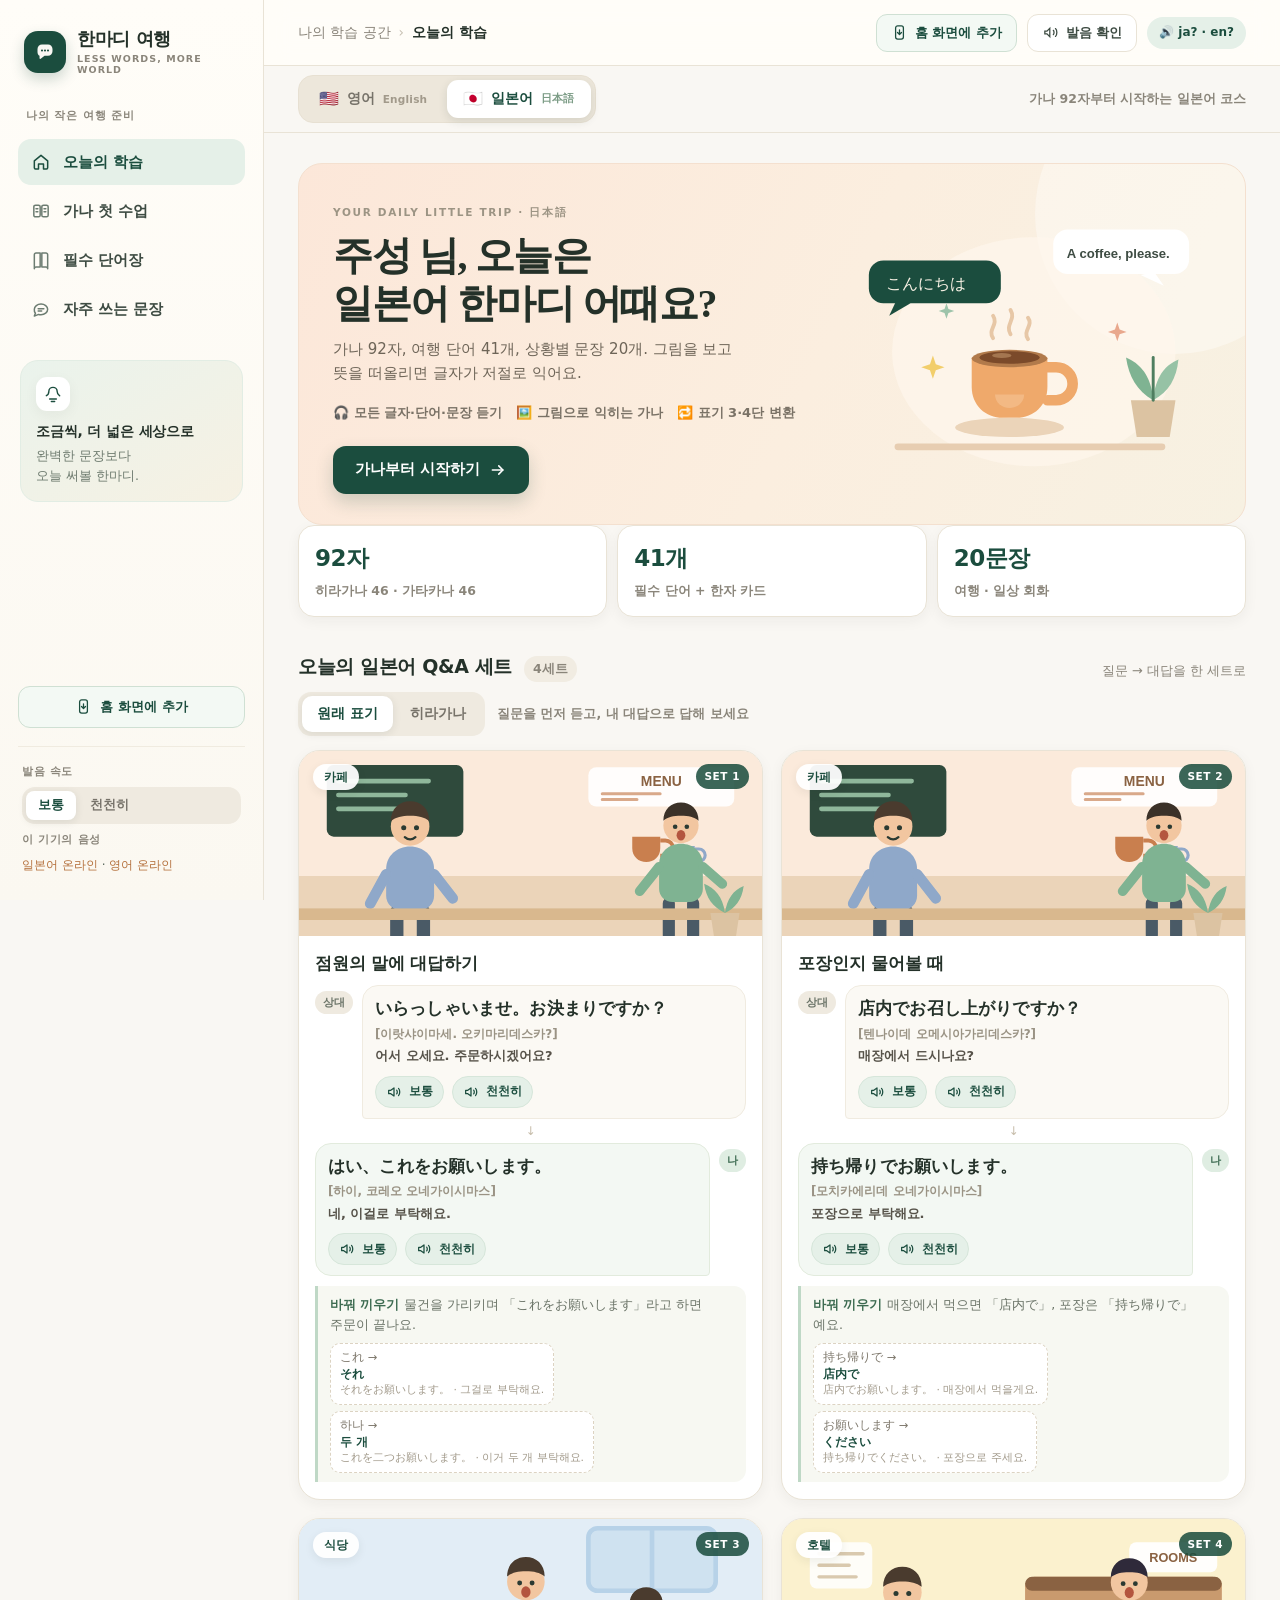
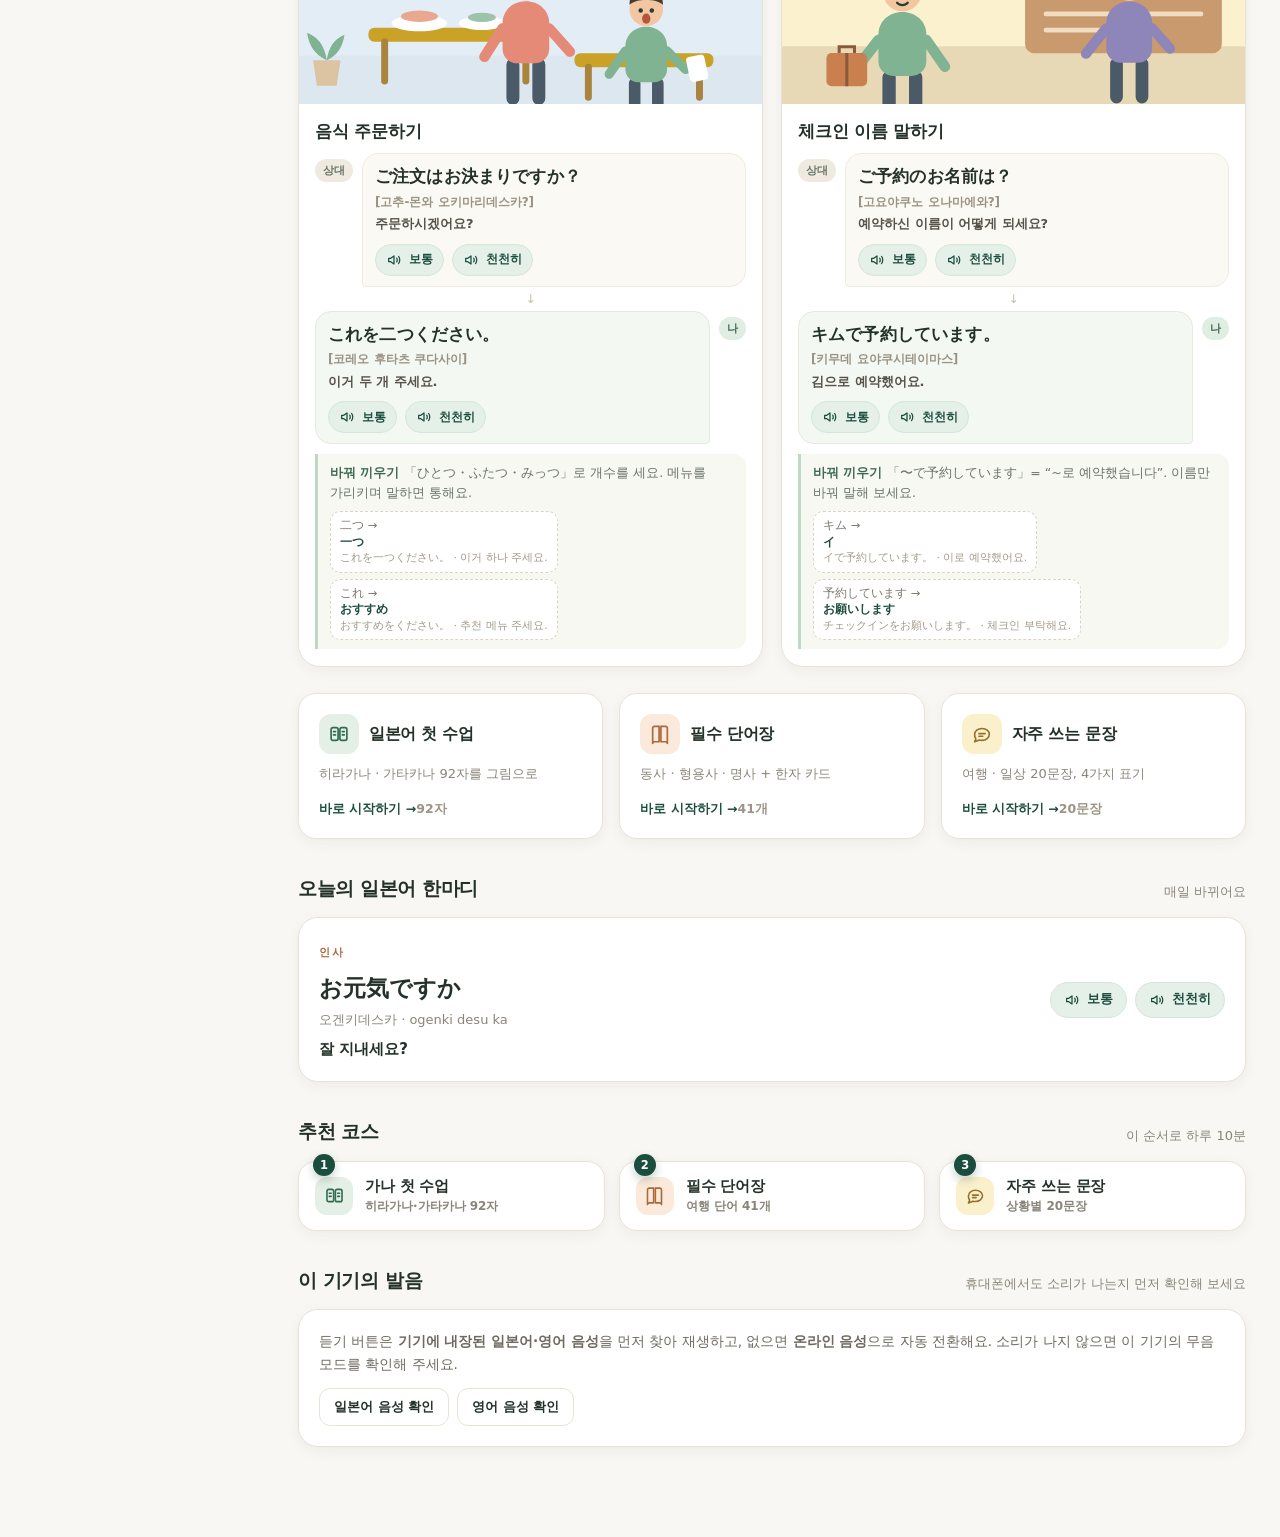
==== commit bf689405: "Add Q&A sets to daily study, refine English visuals, and redesign intuitive kana mnemonics" ====
--- a/index.html
+++ b/index.html
@@ -231,7 +231,7 @@
   transition:transform .18s,box-shadow .18s;
 }
 .kana-card:hover{transform:translateY(-2px);box-shadow:var(--shadow)}
-.kana-art{position:relative;aspect-ratio:1.15/1;background:#F6F1E7;overflow:hidden}
+.kana-art{position:relative;aspect-ratio:1/1;background:#F6F1E7;overflow:hidden}
 .kana-art svg{width:100%;height:100%}
 .kana-body{padding:13px 14px 15px;display:flex;flex-direction:column;gap:6px;flex:1}
 .kana-line{display:flex;align-items:center;gap:9px}
@@ -503,6 +503,12 @@
   .tab-ico svg{width:21px;height:21px}
   .kana-grid{grid-template-columns:repeat(auto-fill,minmax(150px,1fr));gap:12px}
   .sit-grid{grid-template-columns:1fr}
+  .qa-list{grid-template-columns:1fr}
+  .qa-tools .seg{width:auto;flex:0 0 auto}
+  .qa-tools .seg-btn{flex:0 0 auto;padding:8px 12px}
+  .qa-card{border-radius:18px}
+  .qa-text{font-size:14.5px}
+  .qa-jp{font-size:15.5px}
   .sit-line{flex-wrap:wrap}
   .sit-line .spk{margin-left:auto}
   .en-art{width:88px;height:88px;flex-basis:88px}
@@ -538,6 +544,69 @@
 }
 @media (prefers-reduced-motion:reduce){
   *{animation-duration:.001ms !important;transition-duration:.001ms !important}
+}
+
+/* ---------- 오늘의 Q&A 세트 ---------- */
+.qa-tools{display:flex;align-items:center;gap:12px;flex-wrap:wrap;margin:-4px 0 14px}
+.qa-tools-label{font-size:12.5px;color:var(--muted);font-weight:650}
+.qa-list{display:grid;grid-template-columns:repeat(auto-fill,minmax(430px,1fr));gap:18px}
+.qa-card{background:var(--paper);border:1px solid var(--line);border-radius:22px;overflow:hidden;box-shadow:var(--shadow-sm);display:flex;flex-direction:column}
+.qa-art{position:relative;background:#F5EFE4;aspect-ratio:16/6.4;overflow:hidden}
+.qa-art svg{width:100%;height:100%}
+.qa-tag{position:absolute;left:14px;top:13px;background:rgba(255,255,255,.94);color:var(--green);padding:4px 11px;border-radius:999px;font-size:11.5px;font-weight:800;box-shadow:0 3px 10px rgba(36,49,41,.08)}
+.qa-set{position:absolute;right:13px;top:13px;background:rgba(27,77,62,.86);color:#fff;padding:4px 9px;border-radius:999px;font-size:10.5px;font-weight:800;letter-spacing:.05em}
+.qa-body{padding:15px 16px 17px;display:flex;flex-direction:column;gap:8px;flex:1}
+.qa-head h4{font-size:16.5px;font-weight:800;letter-spacing:-.01em}
+.qa-turn{display:flex;gap:9px;align-items:flex-start}
+.qa-turn[data-who="a"]{flex-direction:row-reverse}
+.qa-who{flex:0 0 auto;font-size:10.5px;font-weight:800;color:#6B7468;background:#EFEAE0;border-radius:999px;padding:3px 8px;margin-top:6px}
+.qa-turn[data-who="a"] .qa-who{background:#DFEDE2;color:#3D6B51}
+.qa-bubble{position:relative;background:#FBF9F4;border:1px solid var(--line-soft);border-radius:16px 16px 16px 4px;padding:10px 12px;min-width:0;flex:1}
+.qa-turn[data-who="a"] .qa-bubble{background:#F3F8F3;border-color:#E2EBDD;border-radius:16px 16px 4px 16px}
+.qa-text{font-size:15px;font-weight:750;line-height:1.45;color:var(--ink);letter-spacing:-.005em}
+.qa-jp{font-family:var(--jp);font-size:16.5px;font-weight:600;line-height:1.55;letter-spacing:.01em}
+.qa-read{font-size:12px;color:#9A9384;margin-top:3px;font-weight:600}
+.qa-mean{font-size:13px;color:#57534A;font-weight:700;margin-top:2px}
+.qa-bubble .spk-row{margin-top:9px}
+.qa-bubble .spk{height:32px;padding:0 10px;font-size:11.5px}
+.qa-arrow{text-align:center;color:#C6BCA9;font-size:12px;line-height:1;margin:-2px 0}
+.qa-tip{background:#F7F8F2;border-left:3px solid #BFD8C6;border-radius:0 12px 12px 0;padding:9px 12px;font-size:12.5px;color:#6B7468;line-height:1.6;margin-top:2px}
+.qa-tip b{color:#3D6B51;font-weight:800;margin-right:5px}
+.qa-swaps{display:flex;flex-wrap:wrap;gap:6px;margin-top:8px}
+.qa-swap{border:1px dashed #DCD3C2;background:#fff;border-radius:10px;padding:6px 9px;font-size:11.5px;color:#7E786C;text-align:left;display:flex;flex-direction:column;gap:1px;line-height:1.35}
+.qa-swap:hover{border-color:#C9BEA8;color:var(--ink)}
+.qa-swap b{color:var(--green);font-weight:800}
+.qa-swap small{color:#A29A8B;font-size:10.8px}
+
+/* 영어 카드 — 텍스트 중심 */
+.en-card{padding:16px 17px 15px;gap:0}
+.en-card .en-body{gap:5px}
+.en-scene{margin-left:auto;align-self:center;height:34px;padding:0 11px;border-radius:999px;border:1px dashed #CFE0D3;background:#F5FAF5;color:var(--green);font-size:11.5px;font-weight:750;white-space:nowrap}
+.en-scene:hover{background:#EDF6EE;border-color:#B9D4C0}
+.cafe-scene{border-radius:22px;overflow:hidden;margin:0 auto 16px;width:100%;max-width:680px;aspect-ratio:400/180;background:#FBEADB;box-shadow:var(--shadow-sm)}
+.cafe-scene svg{width:100%;height:100%}
+.sit-art{aspect-ratio:16/6.2}
+.dlg-bubble{max-width:min(100%,560px)}
+.dlg-bubble .dlg-text{min-width:0}
+
+/* Q&A 세트 — 좁은 화면 (파일 끝: 위 규칙을 덮어씁니다) */
+@media (max-width:900px){
+  .qa-list{grid-template-columns:1fr}
+  .qa-tools{flex-direction:column;align-items:flex-start;gap:8px}
+  .qa-tools .seg{width:auto;flex:0 0 auto}
+  .qa-tools .seg-btn{flex:0 0 auto;padding:8px 12px}
+  .qa-card{border-radius:18px}
+  .qa-text{font-size:14.5px}
+  .qa-jp{font-size:15.5px}
+  .qa-bubble{padding:9px 11px}
+  .en-scene{height:32px;font-size:11px;padding:0 10px}
+}
+@media (max-width:520px){
+  .qa-art{aspect-ratio:16/7}
+  .qa-body{padding:13px 13px 15px}
+  .qa-who{font-size:10px;padding:3px 7px}
+  .qa-bubble .spk{height:30px;font-size:11px}
+  .qa-swap{font-size:11px}
 }
 
 </style>
@@ -705,197 +774,255 @@
 
 
 /* ============================================================
-   가나 데이터 — 히라가나 46자 (연상 그림 포함)
+   가나 글자 윤곽 — tools/gen_glyphs.py 가 폰트에서 추출해 만든 파일
+   d: 1000단위 글자 외곽선, t: 200x200 카드 좌표로 옮기는 변환
+   ============================================================ */
+var KANA_GLYPH = {
+  "あ": { d: "M613 441C571 329 510 248 444 185C433 243 426 304 426 368L427 409C473 426 531 441 596 441ZM727 551 648 571C647 554 642 528 637 513L634 503L597 504C546 504 485 495 429 479C432 521 435 563 439 602C562 608 695 622 800 640L799 714C697 690 575 677 448 671L460 747C463 761 467 779 472 792L388 794C389 782 387 764 386 746L378 669L310 668C267 668 180 675 145 681L147 606C188 603 266 599 309 599L370 600C366 553 361 503 359 453C221 389 109 258 109 129C109 44 161 3 227 3C282 3 342 25 397 58L413 2L485 24C477 49 469 76 461 105C546 177 627 288 684 430C777 403 828 335 828 259C828 129 716 36 535 17L578 -50C810 -13 905 111 905 255C905 365 831 457 706 490L707 494C712 510 721 537 727 551ZM356 378V360C356 285 366 204 380 133C329 97 281 80 242 80C204 80 185 101 185 142C185 224 259 323 356 378Z", t: "translate(22.9,156.5) scale(0.152,-0.152)" },
+  "い": { d: "M223 698 126 700C132 676 133 634 133 611C133 553 134 431 144 344C171 85 262 -9 357 -9C424 -9 485 49 545 219L482 290C456 190 409 86 358 86C287 86 238 197 222 364C215 447 214 538 215 601C215 627 219 674 223 698ZM744 670 666 643C762 526 822 321 840 140L920 173C905 342 833 554 744 670Z", t: "translate(20.5,152.5) scale(0.152,-0.152)" },
+  "う": { d: "M720 333C720 154 549 58 306 28L351 -48C610 -9 805 113 805 330C805 473 699 552 557 552C442 552 328 520 258 504C228 497 194 491 166 489L192 396C216 406 245 417 276 427C335 444 433 477 549 477C652 477 720 417 720 333ZM300 783 287 707C400 687 602 667 713 660L725 737C627 738 410 758 300 783Z", t: "translate(26.2,155.9) scale(0.152,-0.152)" },
+  "え": { d: "M312 789 299 716C421 694 596 671 696 662L707 736C612 742 421 765 312 789ZM727 503 679 557C670 553 648 548 631 546C556 537 323 521 266 520C234 519 204 520 181 522L188 434C210 438 236 441 269 444C330 449 498 463 577 468C478 369 206 97 166 56C146 37 128 22 116 11L192 -42C248 30 357 145 395 181C418 203 441 217 469 217C496 217 518 199 530 164C539 135 554 76 564 46C585 -20 635 -39 715 -39C769 -39 861 -31 903 -24L908 60C861 48 785 40 719 40C668 40 644 56 632 94C622 127 608 177 599 206C585 247 562 274 523 278C512 280 494 281 484 280C521 318 634 423 672 458C684 469 708 490 727 503Z", t: "translate(22.2,156.8) scale(0.152,-0.152)" },
+  "お": { d: "M721 688 685 628C749 594 860 525 909 478L950 542C901 582 792 650 721 688ZM325 279 328 102C328 69 315 53 292 53C253 53 183 92 183 138C183 183 244 241 325 279ZM121 619 123 543C157 539 194 538 251 538C272 538 297 539 325 541L324 410V353C209 304 105 217 105 134C105 45 235 -32 313 -32C367 -32 401 -2 401 91L397 308C469 333 540 347 615 347C710 347 787 301 787 216C787 124 707 77 619 60C582 52 539 52 502 53L530 -28C565 -26 609 -24 654 -14C791 19 867 96 867 217C867 337 762 416 616 416C550 416 472 403 396 379V414L398 549C471 557 549 570 608 584L606 662C549 645 473 631 400 622L404 730C405 753 408 781 411 799H322C325 782 327 748 327 728L326 614C298 612 272 611 249 611C212 611 176 612 121 619Z", t: "translate(19.8,158.3) scale(0.152,-0.152)" },
+  "か": { d: "M782 674 709 641C780 558 858 382 887 279L965 316C931 409 844 593 782 674ZM78 561 86 474C112 478 153 483 176 486L303 500C269 366 194 138 92 1L174 -31C279 138 347 364 384 508C428 512 468 515 492 515C555 515 598 498 598 406C598 298 582 168 550 100C530 57 500 49 463 49C435 49 382 56 340 69L353 -14C385 -22 433 -29 471 -29C536 -29 585 -12 617 55C659 138 675 297 675 416C675 551 602 585 513 585C489 585 447 582 400 578L426 721C430 740 434 762 438 780L345 790C345 722 335 644 319 572C259 567 200 562 167 561C135 560 109 559 78 561Z", t: "translate(20.7,157.7) scale(0.152,-0.152)" },
+  "き": { d: "M305 265 227 281C205 237 187 195 188 138C189 10 299 -48 495 -48C580 -48 659 -42 729 -31L732 49C660 34 587 28 494 28C337 28 263 69 263 152C263 196 281 230 305 265ZM502 698 509 673C413 668 299 671 179 685L184 612C309 601 432 599 528 605L555 527L575 475C462 465 310 464 160 480L164 405C318 394 482 396 604 407C626 358 652 309 682 263C650 267 585 274 532 280L525 219C594 211 688 202 744 187L785 248C771 262 759 275 748 291C722 329 699 372 678 415C748 425 811 438 859 451L847 526C800 511 730 493 647 483L624 543L602 612C671 621 742 636 799 652L788 724C724 703 654 688 583 679C572 719 563 760 559 798L474 787C484 759 494 728 502 698Z", t: "translate(22.6,157.0) scale(0.152,-0.152)" },
+  "く": { d: "M704 738 630 804C618 785 593 757 573 737C505 668 353 548 278 485C188 409 176 366 271 287C364 210 516 80 586 8C611 -16 634 -41 655 -65L726 1C620 107 443 250 352 324C288 378 289 394 349 445C423 507 567 621 635 681C652 695 683 721 704 738Z", t: "translate(29.2,156.2) scale(0.152,-0.152)" },
+  "け": { d: "M255 765 162 774C162 756 161 730 157 707C145 624 119 470 119 308C119 182 152 52 172 -9L240 -1C239 9 238 23 237 33C236 44 238 63 242 78C253 127 283 229 307 299L264 325C245 275 224 214 210 172C172 336 206 555 238 700C242 719 250 746 255 765ZM396 573V493C439 490 510 487 558 487C599 487 642 488 685 490V459C685 267 679 154 572 60C548 36 507 11 475 -2L548 -59C760 66 760 229 760 459V494C820 498 876 504 922 511V593C875 582 818 575 759 570L758 721C758 743 759 763 761 780H668C671 764 675 743 677 720C679 695 682 628 683 565C641 563 598 562 557 562C503 562 439 566 396 573Z", t: "translate(20.9,154.8) scale(0.152,-0.152)" },
+  "こ": { d: "M235 702V620C314 614 399 609 499 609C592 609 701 616 769 621V703C697 696 595 689 499 689C399 689 307 693 235 702ZM275 299 194 307C185 266 173 219 173 168C173 42 291 -25 494 -25C636 -25 763 -10 835 10L834 96C759 71 630 56 492 56C332 56 254 109 254 185C254 222 262 259 275 299Z", t: "translate(23.4,151.5) scale(0.152,-0.152)" },
+  "さ": { d: "M312 312 234 330C206 271 186 219 186 164C186 28 306 -41 496 -42C607 -42 692 -31 754 -20L758 60C688 44 602 34 500 35C352 36 265 78 265 173C265 221 282 264 312 312ZM158 631 160 551C317 538 461 538 580 549C614 466 662 378 701 321C665 325 591 331 535 336L529 269C601 264 722 253 770 242L811 298C796 315 781 332 767 351C730 403 686 480 655 557C722 566 801 580 862 598L853 676C785 653 702 637 630 627C610 685 592 751 584 798L499 787C508 761 517 730 524 709L554 619C444 611 305 613 158 631Z", t: "translate(22.5,157.5) scale(0.152,-0.152)" },
+  "し": { d: "M340 779 239 780C245 751 247 715 247 678C247 573 237 320 237 172C237 9 336 -51 480 -51C700 -51 829 75 898 170L841 238C769 134 666 31 483 31C388 31 319 70 319 180C319 329 326 565 331 678C332 711 335 746 340 779Z", t: "translate(13.7,155.4) scale(0.152,-0.152)" },
+  "す": { d: "M568 372C577 278 538 231 480 231C424 231 378 268 378 330C378 395 427 436 479 436C519 436 552 417 568 372ZM96 653 98 576C223 585 393 592 545 593L546 492C526 499 504 503 479 503C384 503 303 428 303 329C303 220 383 162 467 162C501 162 530 171 554 189C514 98 422 42 289 12L356 -54C589 16 655 166 655 301C655 351 644 395 623 429L621 594H635C781 594 872 592 928 589L929 663C881 663 758 664 636 664H621L622 729C623 742 625 781 627 792H536C537 784 541 755 542 729L544 663C395 661 207 655 96 653Z", t: "translate(22.1,156.1) scale(0.152,-0.152)" },
+  "せ": { d: "M45 500 54 418C81 422 124 428 155 432L262 444C262 344 262 238 263 195C268 36 290 -17 521 -17C622 -17 744 -8 811 -1L814 84C749 72 625 60 517 60C344 60 342 98 339 206C338 245 338 349 339 452C439 462 556 474 659 482C657 419 653 351 648 318C645 295 634 291 610 291C587 291 544 296 510 304L508 235C535 230 604 221 640 221C686 221 708 234 717 278C727 325 729 414 731 487C775 490 813 492 843 493C868 493 906 494 922 493V571C898 570 870 568 844 566L733 559L735 699C736 720 737 754 740 771H655C658 754 660 718 660 696V553C553 544 437 533 339 524L340 659C340 690 342 717 344 740H257C261 709 263 686 263 655L262 516L149 506C113 502 76 500 45 500Z", t: "translate(26.5,157.3) scale(0.152,-0.152)" },
+  "そ": { d: "M262 747 266 665C287 667 317 670 342 672C385 675 561 683 605 686C542 630 383 491 275 416C224 410 156 402 102 396L109 321C229 341 362 356 469 365C418 334 353 262 353 176C353 23 486 -54 730 -43L747 38C711 35 662 33 603 41C512 53 431 87 431 188C431 282 526 365 623 379C683 387 779 388 877 383V457C733 457 553 444 401 428C481 491 626 612 700 674C714 685 740 703 754 711L703 768C691 765 672 761 649 759C591 752 385 743 341 743C311 743 286 744 262 747Z", t: "translate(25.6,155.0) scale(0.152,-0.152)" },
+  "た": { d: "M537 482V408C599 415 660 418 723 418C781 418 840 413 891 406L893 482C839 488 779 491 720 491C656 491 590 487 537 482ZM558 239 483 246C475 204 468 167 468 128C468 29 554 -19 712 -19C785 -19 851 -13 905 -5L908 76C847 63 778 56 713 56C570 56 544 102 544 149C544 175 549 206 558 239ZM221 620C185 620 149 621 101 627L104 549C140 547 176 545 220 545C248 545 279 546 312 548C304 512 295 474 286 441C249 300 178 97 118 -6L206 -36C258 74 326 280 362 422C374 466 385 512 394 556C464 564 537 575 602 590V669C541 653 475 641 410 633L425 707C429 727 437 765 443 787L347 795C349 774 348 740 344 712C341 692 336 660 329 625C290 622 254 620 221 620Z", t: "translate(23.3,157.7) scale(0.152,-0.152)" },
+  "ち": { d: "M112 656 113 578C171 572 235 568 303 568H304C279 455 239 312 188 212L263 185C272 203 281 216 294 231C360 311 470 352 589 352C706 352 768 294 768 219C768 55 543 15 312 47L332 -32C636 -65 850 13 850 221C850 338 757 419 598 419C493 419 403 395 316 334C338 391 361 486 379 570C509 575 668 592 785 612L784 689C661 662 514 646 394 641L405 699C410 725 416 756 423 783L334 788C335 760 334 737 330 705L319 639H302C242 639 165 647 112 656Z", t: "translate(26.9,156.9) scale(0.152,-0.152)" },
+  "つ": { d: "M73 522 110 434C189 466 444 575 608 575C743 575 821 493 821 388C821 183 587 104 325 97L361 14C669 31 908 147 908 386C908 554 776 650 610 650C464 650 268 578 183 551C145 539 109 529 73 522Z", t: "translate(25.4,150.5) scale(0.152,-0.152)" },
+  "て": { d: "M85 664 94 577C202 600 457 624 564 636C472 581 377 454 377 298C377 75 588 -24 773 -31L802 52C639 58 457 120 457 316C457 434 544 586 686 632C737 647 825 648 882 648V728C815 725 721 720 612 710C428 695 239 676 174 669C155 667 123 665 85 664Z", t: "translate(26.5,153.0) scale(0.152,-0.152)" },
+  "と": { d: "M308 778 229 745C275 636 328 519 374 437C267 362 201 281 201 178C201 28 337 -28 525 -28C650 -28 765 -16 841 -3V86C763 66 630 52 521 52C363 52 284 104 284 187C284 263 340 329 433 389C531 454 669 520 737 555C766 570 791 583 814 597L770 668C749 651 728 638 699 621C644 591 536 538 442 481C398 560 348 668 308 778Z", t: "translate(20.8,157.0) scale(0.152,-0.152)" },
+  "な": { d: "M887 458 932 524C885 560 771 625 699 657L658 596C725 566 833 504 887 458ZM622 165 623 120C623 65 595 21 512 21C434 21 396 53 396 100C396 146 446 180 519 180C555 180 590 175 622 165ZM687 485H609C611 414 616 315 620 233C589 240 556 243 522 243C409 243 322 185 322 93C322 -6 412 -51 522 -51C646 -51 697 14 697 94L696 136C761 104 815 59 858 21L901 89C849 133 779 182 693 213L686 377C685 413 685 444 687 485ZM451 794 363 802C361 748 347 685 332 629C293 626 255 624 219 624C177 624 134 626 97 631L102 556C140 554 182 553 219 553C248 553 278 554 308 556C262 439 177 279 94 182L171 142C251 250 340 423 389 564C455 573 518 586 571 601L569 676C518 659 464 647 412 639C428 697 442 758 451 794Z", t: "translate(22.0,157.1) scale(0.152,-0.152)" },
+  "に": { d: "M456 675V595C566 583 760 583 867 595V676C767 661 565 657 456 675ZM495 268 423 275C412 226 406 191 406 157C406 63 481 7 649 7C752 7 836 16 899 28L897 112C816 94 739 86 649 86C513 86 480 130 480 176C480 203 485 231 495 268ZM265 752 176 760C176 738 173 712 169 689C157 606 124 435 124 288C124 153 141 38 161 -33L233 -28C232 -18 231 -4 230 7C229 18 232 37 235 52C244 99 280 205 306 276L264 308C247 267 223 207 206 162C200 211 197 253 197 302C197 414 228 593 247 685C251 703 260 735 265 752Z", t: "translate(22.3,155.3) scale(0.152,-0.152)" },
+  "ぬ": { d: "M488 570C478 507 463 440 444 385C427 337 406 292 383 252C360 286 339 323 321 363C310 387 295 420 281 458C336 511 405 552 488 570ZM206 693 132 663C149 622 157 595 168 559L199 473C184 455 170 438 158 421C110 355 75 268 75 165C75 68 131 11 202 11C333 11 449 180 513 361C537 431 552 506 563 579H579C726 580 808 479 808 349C808 302 804 256 794 214C750 235 700 249 645 249C553 249 489 185 489 115C489 34 549 -14 644 -14C733 -14 795 30 835 103C868 73 896 40 917 14L966 75C940 105 905 141 863 173C878 225 885 286 885 352C885 538 746 646 584 646H572L579 701C582 721 585 755 590 780L501 783C504 754 504 734 502 700L497 639C398 622 317 579 255 526C235 581 217 640 206 693ZM772 150C746 93 703 55 641 55C588 55 557 82 557 122C557 154 588 188 647 188C693 188 735 173 772 150ZM339 184C295 126 248 90 205 90C175 90 146 126 146 177C146 247 173 316 218 383L228 397C242 362 256 329 268 303C290 260 315 218 339 184Z", t: "translate(20.9,158.4) scale(0.152,-0.152)" },
+  "ね": { d: "M293 720 288 625C236 616 177 609 144 607C120 606 101 605 79 606L87 524L283 551L276 454C226 375 111 219 55 149L104 81C153 148 219 244 268 316L267 277C265 168 265 117 264 21C264 5 263 -24 261 -38H348C346 -20 344 5 343 23C338 112 339 173 339 264C339 303 340 347 343 393C432 486 562 582 654 582C739 582 798 502 798 377C798 327 796 280 790 238C744 258 696 268 644 268C542 268 471 211 471 131C471 30 552 -10 648 -10C749 -10 808 38 841 124C871 99 900 70 930 36L973 101C935 141 898 173 861 199C870 247 874 304 874 366C874 531 802 652 668 652C558 652 434 563 349 487L353 537L398 607L369 642L363 640C370 710 378 766 383 791L290 794C293 769 293 742 293 720ZM774 169C753 102 713 59 642 59C586 59 539 83 539 134C539 177 586 205 638 205C687 205 732 192 774 169Z", t: "translate(21.9,157.5) scale(0.152,-0.152)" },
+  "の": { d: "M476 642C465 550 445 455 420 372C369 203 316 136 269 136C224 136 166 192 166 318C166 454 284 618 476 642ZM559 644C729 629 826 504 826 353C826 180 700 85 572 56C549 51 518 46 486 43L533 -31C770 0 908 140 908 350C908 553 759 718 525 718C281 718 88 528 88 311C88 146 177 44 266 44C359 44 438 149 499 355C527 448 546 550 559 644Z", t: "translate(24.3,152.2) scale(0.152,-0.152)" },
+  "は": { d: "M255 764 167 771C167 750 164 723 161 700C148 617 115 426 115 279C115 144 133 34 153 -37L223 -32C222 -21 221 -7 221 3C220 15 222 34 225 48C235 97 272 199 296 269L255 301C238 260 214 199 198 154C191 203 188 245 188 293C188 405 218 603 238 696C241 714 249 747 255 764ZM676 185 677 150C677 84 652 41 568 41C496 41 446 69 446 120C446 169 499 201 574 201C610 201 644 195 676 185ZM749 770H659C661 753 663 726 663 709V585L569 583C509 583 456 586 399 591V516C458 512 510 509 567 509L663 511C664 429 670 331 673 254C644 260 613 263 580 263C449 263 374 196 374 112C374 22 448 -31 582 -31C717 -31 755 48 755 130V151C806 122 856 82 906 35L950 102C898 149 833 199 752 231C748 315 741 415 740 516C800 520 858 526 913 535V612C860 602 801 594 740 589C741 636 742 683 743 710C744 730 746 750 749 770Z", t: "translate(19.1,155.8) scale(0.152,-0.152)" },
+  "ひ": { d: "M109 686 115 602C135 605 152 608 171 610C207 615 290 624 341 633C252 534 154 390 154 203C154 38 269 -50 426 -50C703 -50 779 190 758 443C796 367 840 302 894 245L946 316C798 448 755 618 734 739L655 717L678 643C743 272 658 31 428 31C326 31 233 79 233 220C233 425 385 601 449 647C463 654 489 661 502 665L479 736C420 714 251 690 162 686C144 685 123 685 109 686Z", t: "translate(19.8,152.4) scale(0.152,-0.152)" },
+  "ふ": { d: "M504 547 554 500C591 526 648 570 671 590L653 642C593 686 482 741 406 773L360 715C436 684 530 633 573 598C559 586 530 564 504 547ZM311 69 322 -13C367 -22 422 -29 485 -29C558 -29 657 -1 657 121C657 212 591 300 498 398C474 424 449 451 424 476L365 424C393 401 423 372 445 349C501 288 573 198 573 130C573 65 518 47 472 47C410 47 361 55 311 69ZM888 32 962 73C930 161 855 304 786 385L721 348C790 270 859 127 888 32ZM344 227 298 287C241 224 124 135 42 91L89 24C187 82 286 167 344 227Z", t: "translate(23.7,156.5) scale(0.152,-0.152)" },
+  "へ": { d: "M56 274 130 199C145 220 168 250 189 276C240 338 321 448 368 507C403 549 422 556 465 510C511 458 587 362 652 288C721 210 812 108 887 37L951 110C861 190 762 294 701 361C637 430 561 528 500 590C434 657 383 647 324 579C264 508 181 394 128 340C101 313 81 293 56 274Z", t: "translate(23.5,151.1) scale(0.152,-0.152)" },
+  "ほ": { d: "M255 758 166 766C166 745 163 718 160 695C147 613 115 426 115 279C115 144 132 34 153 -37L224 -32C223 -21 222 -7 221 3C221 15 223 34 226 48C236 97 272 200 297 269L256 302C239 261 214 198 198 152C192 201 189 245 189 293C189 405 217 599 237 692C241 710 249 742 255 758ZM663 180 664 138C664 85 645 45 566 45C496 45 452 70 452 120C452 163 499 193 570 193C601 193 632 188 663 180ZM426 717V647C500 643 578 643 652 646V480C574 478 492 479 411 485V412C491 408 574 407 652 410C654 357 657 297 660 246C632 250 603 253 572 253C440 253 381 186 381 116C381 22 463 -24 573 -24C681 -24 737 23 737 104L736 152C796 123 853 81 903 29L946 99C896 143 826 197 732 227C729 285 725 349 724 412C794 416 858 421 911 427V500C855 493 792 487 724 484V649C786 652 842 656 888 661V731C771 715 587 705 426 717Z", t: "translate(19.4,155.4) scale(0.152,-0.152)" },
+  "ま": { d: "M500 178 501 111C501 42 452 24 395 24C296 24 256 59 256 105C256 151 308 188 403 188C436 188 469 185 500 178ZM185 473 186 398C258 390 368 384 436 384H493L497 248C470 252 442 254 413 254C269 254 182 192 182 101C182 5 260 -46 404 -46C534 -46 580 24 580 94L578 156C678 120 761 59 820 5L866 76C809 123 707 196 574 232L567 386C662 389 750 397 844 409L845 484C754 470 663 461 566 457V469V597C662 602 757 611 836 620L837 693C747 679 656 670 566 666L567 727C568 756 570 776 573 794H488C490 780 492 751 492 734V663H446C379 663 255 673 190 685L191 611C254 604 377 594 447 594H491V469V454H437C371 454 257 461 185 473Z", t: "translate(20.4,156.8) scale(0.152,-0.152)" },
+  "み": { d: "M848 514 767 523C769 495 768 461 767 431C765 407 763 382 758 356C678 394 585 426 484 437C526 530 570 632 598 677C606 689 615 699 624 710L574 751C561 746 543 742 524 740C482 737 351 730 298 730C278 730 249 731 223 733L227 652C251 654 279 657 301 658C347 661 469 666 509 668C478 606 440 519 405 440C208 435 72 322 72 175C72 91 128 38 202 38C254 38 292 56 328 107C366 163 415 281 454 369C558 360 656 324 740 277C708 169 636 62 478 -5L544 -60C689 12 766 107 807 237C846 211 881 184 911 158L948 244C916 267 875 294 827 321C838 379 844 443 848 514ZM374 370C339 292 301 199 265 152C244 126 228 117 205 117C173 117 145 141 145 185C145 271 228 359 374 370Z", t: "translate(22.5,152.5) scale(0.152,-0.152)" },
+  "む": { d: "M722 692 671 640C726 600 817 514 866 451L922 508C877 564 781 652 722 692ZM238 199C202 199 169 231 169 287C169 362 211 415 261 415C296 415 319 386 319 338C319 271 298 199 238 199ZM391 342C391 377 382 408 366 431V582C428 588 496 598 558 612V689C495 672 429 660 366 653V698C366 735 369 772 372 793H284C290 772 292 738 292 698V647L250 646C201 646 151 651 92 660L96 586C154 579 212 576 255 576L292 577V477C284 479 275 480 265 480C167 480 101 386 101 283C101 167 174 125 230 125C241 125 252 126 262 128L261 80C261 5 290 -42 491 -42C557 -42 655 -34 698 -22C789 2 824 46 828 140C830 181 829 207 828 248L743 274C748 234 749 201 749 161C749 95 718 65 666 50C630 40 552 32 496 32C351 32 336 54 336 109L338 172C378 217 391 286 391 342Z", t: "translate(22.9,157.1) scale(0.152,-0.152)" },
+  "め": { d: "M542 564C511 461 468 357 425 286L405 319C381 359 352 426 327 495C393 536 464 560 542 564ZM260 729 177 702C189 676 201 643 210 612L240 520C149 446 86 325 86 210C86 93 149 30 225 30C300 30 361 80 423 155C438 134 454 115 470 97L533 149C512 169 491 193 471 219C528 301 579 432 617 559C746 537 827 439 827 309C827 155 711 45 502 27L549 -44C763 -14 906 107 906 306C906 478 796 601 636 627L652 696C656 715 662 749 669 774L583 782C583 759 580 726 577 706C573 682 567 658 561 633C474 632 389 612 304 562L280 640C273 668 265 701 260 729ZM379 218C335 159 282 109 233 109C188 109 158 150 158 216C158 294 200 386 266 448C295 372 327 301 356 256Z", t: "translate(24.6,156.1) scale(0.152,-0.152)" },
+  "も": { d: "M98 405 94 328C155 309 228 298 303 292C298 245 295 205 295 177C295 13 404 -46 540 -46C738 -46 870 44 870 193C870 279 837 348 768 424L680 406C753 344 789 269 789 202C789 99 692 32 540 32C426 32 372 92 372 189C372 213 374 248 378 288H414C482 288 544 291 610 298L612 374C542 364 472 361 404 361H385L407 542H414C495 542 553 545 617 551L619 626C561 617 493 613 416 613L430 716C433 738 436 759 443 786L353 792C355 773 355 755 352 721L341 616C267 621 185 633 122 653L118 580C181 564 260 551 333 545L311 364C240 370 164 382 98 405Z", t: "translate(26.7,156.7) scale(0.152,-0.152)" },
+  "や": { d: "M555 635 612 680C574 719 498 782 465 807L408 766C451 734 516 673 555 635ZM60 429 98 347C144 368 214 404 291 441L329 358C386 227 434 66 465 -52L551 -29C517 81 454 267 399 391L361 474C477 528 600 575 688 575C786 575 833 521 833 462C833 390 787 330 678 330C625 330 575 345 536 362L533 284C571 270 627 256 683 256C839 256 913 343 913 458C913 567 828 646 690 646C586 646 451 592 330 539C310 581 290 621 272 654C261 672 244 705 237 721L155 688C171 668 191 637 204 617C221 589 240 551 261 507C216 487 176 469 142 456C124 449 89 436 60 429Z", t: "translate(26.1,157.4) scale(0.152,-0.152)" },
+  "ゆ": { d: "M590 793 507 791C513 776 519 750 523 729C527 710 531 683 536 650C390 623 261 517 204 369C199 448 219 599 232 664C236 681 240 697 245 711L159 718C160 705 160 690 158 672C152 617 132 478 132 366C132 271 146 170 164 107L234 118C228 144 222 190 221 212C220 233 223 256 227 274C258 401 370 553 543 583C547 536 550 482 550 427C550 340 541 259 518 189C452 211 405 261 371 332L323 276C360 202 419 149 489 122C458 63 413 15 349 -19L423 -64C490 -20 536 37 567 103L600 101C806 101 907 227 907 391C907 540 796 657 610 657C604 713 596 761 590 793ZM617 589C762 585 831 495 831 388C831 256 740 176 600 176H594C616 252 624 336 624 427C624 482 621 537 617 589Z", t: "translate(21.0,155.4) scale(0.152,-0.152)" },
+  "よ": { d: "M466 196 467 132C467 63 431 29 358 29C262 29 206 60 206 115C206 170 265 206 368 206C401 206 434 203 466 196ZM541 785H446C451 767 454 722 454 686C455 643 455 561 455 502C455 443 459 351 463 270C435 274 407 276 378 276C205 276 126 202 126 112C126 -2 228 -46 366 -46C499 -46 549 24 549 106L547 173C651 136 743 72 807 7L855 83C783 148 672 218 544 253C539 340 534 437 534 502V511C616 512 744 518 833 527L830 602C740 591 613 586 534 584V686C535 716 538 764 541 785Z", t: "translate(25.4,156.2) scale(0.152,-0.152)" },
+  "ら": { d: "M335 784 315 708C391 687 608 643 703 630L722 707C634 715 421 757 335 784ZM313 602 229 613C223 508 198 298 178 207L252 189C258 205 267 222 282 239C352 323 460 373 592 373C694 373 768 316 768 236C768 99 614 8 298 47L322 -35C694 -66 852 55 852 234C852 351 750 443 597 443C477 443 367 405 271 321C282 385 299 534 313 602Z", t: "translate(21.7,156.6) scale(0.152,-0.152)" },
+  "り": { d: "M339 789 251 792C249 765 247 736 243 706C231 625 212 478 212 383C212 318 218 262 223 224L300 230C294 280 293 314 298 353C310 484 426 666 551 666C656 666 710 552 710 394C710 143 540 54 323 22L370 -50C618 -5 792 117 792 395C792 605 697 738 564 738C437 738 333 613 292 511C298 581 318 716 339 789Z", t: "translate(23.7,156.4) scale(0.152,-0.152)" },
+  "る": { d: "M580 33C555 29 528 27 499 27C421 27 366 57 366 105C366 140 401 169 446 169C522 169 572 112 580 33ZM238 737 241 654C262 657 285 659 307 660C360 663 560 672 613 674C562 629 437 524 381 478C323 429 195 322 112 254L169 195C296 324 385 395 552 395C682 395 776 321 776 223C776 141 731 83 651 52C639 147 572 229 447 229C354 229 293 168 293 99C293 16 376 -43 512 -43C724 -43 856 61 856 222C856 357 737 457 571 457C526 457 478 452 432 436C510 501 646 617 696 655C714 670 734 683 752 696L706 754C696 751 682 748 652 746C599 741 361 733 309 733C289 733 261 734 238 737Z", t: "translate(26.4,154.0) scale(0.152,-0.152)" },
+  "れ": { d: "M293 720 288 625C236 616 177 610 144 608C120 607 101 606 79 607L87 525L283 552L276 453C226 375 110 219 54 149L105 80C153 148 219 243 268 316L267 277C265 168 265 117 264 21C264 5 263 -20 261 -38H348C346 -20 344 5 343 23C338 112 339 173 339 264C339 300 340 340 342 382C434 480 555 574 636 574C687 574 717 550 717 492C717 394 679 230 679 119C679 36 724 -7 790 -7C858 -7 921 23 974 76L961 162C910 108 858 79 810 79C774 79 758 107 758 140C758 242 795 414 795 514C795 595 749 648 656 648C555 648 426 551 348 479L353 537C368 562 385 589 398 607L369 642L363 640C370 710 378 766 383 791L289 794C293 769 293 742 293 720Z", t: "translate(21.9,157.5) scale(0.152,-0.152)" },
+  "ろ": { d: "M232 730 234 646C255 649 283 652 305 653C355 656 542 664 603 667C518 580 254 359 108 245L169 183C294 303 385 391 558 391C686 391 768 325 768 229C768 81 587 7 310 41L332 -40C663 -67 852 37 852 228C852 364 738 457 572 457C532 457 483 450 429 430C512 498 632 596 706 658C716 666 737 680 750 687L702 745C687 741 663 738 646 736C583 732 355 727 302 727C275 727 250 728 232 730Z", t: "translate(27.0,153.3) scale(0.152,-0.152)" },
+  "わ": { d: "M293 720 288 625C236 617 177 610 144 608C120 607 101 606 79 607L87 524L283 551L276 454C226 375 111 219 55 149L105 80C153 148 219 243 268 316L267 277C265 168 265 117 264 21C264 5 263 -24 261 -38H348C346 -20 344 5 343 23C338 112 339 173 339 264C339 300 340 340 342 382C433 467 539 525 655 525C787 525 848 424 848 347C849 175 697 96 528 72L565 -3C783 39 930 144 929 345C928 500 805 598 667 598C572 598 458 563 348 472L353 537C368 562 385 589 398 607L368 642L363 640C370 710 378 766 383 791L289 794C293 769 293 742 293 720Z", t: "translate(25.2,157.5) scale(0.152,-0.152)" },
+  "を": { d: "M882 441 849 516C821 501 797 490 767 477C715 453 654 429 585 396C570 454 517 486 452 486C409 486 351 473 313 449C347 494 380 551 403 604C512 608 636 616 735 632L736 706C642 689 533 680 431 675C446 722 454 761 460 791L378 798C376 761 367 716 353 673L287 672C241 672 171 676 118 683V608C173 604 239 602 282 602H326C288 521 221 418 95 296L163 246C197 286 225 323 254 350C299 392 363 423 426 423C471 423 507 404 517 361C400 300 281 226 281 108C281 -14 396 -45 539 -45C626 -45 737 -37 813 -27L815 53C727 38 620 29 542 29C439 29 361 41 361 119C361 185 426 238 519 287C519 235 518 170 516 131H593L590 323C666 359 737 388 793 409C820 420 856 434 882 441Z", t: "translate(25.7,157.2) scale(0.152,-0.152)" },
+  "ん": { d: "M547 742 459 778C447 749 434 724 422 701C368 604 149 194 76 -8L162 -38C175 12 218 130 248 190C287 268 362 350 443 350C488 350 513 324 516 280C519 225 517 148 520 90C524 31 558 -37 665 -37C810 -37 894 75 947 236L881 290C855 184 789 46 678 46C634 46 600 67 597 117C594 166 595 243 593 302C590 381 542 423 476 423C428 423 375 405 327 361C379 458 471 624 515 693C527 712 538 730 547 742Z", t: "translate(22.3,156.2) scale(0.152,-0.152)" },
+  "ア": { d: "M931 676 882 723C867 720 831 717 812 717C752 717 286 717 238 717C201 717 159 721 124 726V635C163 639 201 641 238 641C285 641 738 641 808 641C775 579 681 470 589 417L655 364C769 443 864 572 904 640C911 651 924 666 931 676ZM532 544H442C445 518 446 496 446 472C446 305 424 162 269 68C241 48 207 32 179 23L253 -37C508 90 532 273 532 544Z", t: "translate(19.8,152.4) scale(0.152,-0.152)" },
+  "イ": { d: "M86 361 126 283C265 326 402 386 507 446V76C507 38 504 -12 501 -31H599C595 -11 593 38 593 76V498C695 566 787 642 863 721L796 783C727 700 627 613 523 548C412 478 259 408 86 361Z", t: "translate(27.9,157.2) scale(0.152,-0.152)" },
+  "ウ": { d: "M882 607 828 641C815 636 796 633 759 633H535V726C535 747 536 770 541 801H445C449 770 450 747 450 726V633H229C194 633 165 634 136 637C139 615 139 581 139 560C139 525 139 416 139 384C139 365 138 338 136 320H223C220 336 219 362 219 380C219 410 219 517 219 559H778C769 473 737 352 683 267C622 172 512 98 412 66C380 54 342 43 308 38L373 -37C556 13 694 115 769 246C825 342 854 467 867 547C871 566 877 592 882 607Z", t: "translate(22.6,158.1) scale(0.152,-0.152)" },
+  "エ": { d: "M84 131V40C115 43 145 44 172 44H833C853 44 889 44 916 40V131C890 128 863 125 833 125H539V585H779C807 585 839 584 864 581V669C840 666 809 663 779 663H229C209 663 171 665 145 669V581C170 584 210 585 229 585H454V125H172C145 125 114 127 84 131Z", t: "translate(24.0,153.9) scale(0.152,-0.152)" },
+  "オ": { d: "M86 141 144 76C323 171 498 333 581 451L584 88C584 61 576 48 547 48C510 48 454 52 406 60L413 -22C462 -26 521 -28 573 -28C633 -28 664 0 664 52C663 177 660 376 657 526H816C840 526 875 525 898 524V608C878 606 839 602 813 602H656L654 699C654 727 656 755 660 783H567C571 762 573 737 576 699L579 602H215C184 602 152 605 123 608V523C154 525 183 526 217 526H546C467 406 289 240 86 141Z", t: "translate(25.2,157.4) scale(0.152,-0.152)" },
+  "カ": { d: "M855 579 799 607C782 604 762 602 735 602H497C499 635 501 669 502 705C503 729 505 764 508 787H414C418 763 421 726 421 704C421 668 419 634 417 602H241C203 602 162 604 127 608V523C162 527 203 527 242 527H410C383 321 311 196 212 106C182 77 141 49 109 32L182 -27C349 88 453 240 489 527H769C769 420 756 174 718 98C707 73 689 65 660 65C618 65 565 69 511 76L521 -7C573 -10 631 -14 682 -14C737 -14 769 5 789 47C834 143 846 434 850 530C850 543 852 562 855 579Z", t: "translate(26.7,157.8) scale(0.152,-0.152)" },
+  "キ": { d: "M107 274 125 187C146 193 174 198 213 205C262 214 369 232 482 251L521 49C528 19 531 -11 536 -45L627 -28C618 0 610 34 603 63L562 264L808 303C845 309 877 314 898 316L882 400C860 394 832 388 793 380L547 338L507 539L740 576C766 580 797 584 812 586L795 670C778 665 753 658 724 653C682 645 590 630 493 614L472 722C469 744 464 772 463 791L373 775C380 755 387 733 392 707L413 602C319 587 232 574 193 570C161 566 135 564 110 563L127 473C157 480 180 485 208 490L428 526L468 325C354 307 245 290 195 283C169 279 130 275 107 274Z", t: "translate(23.6,156.7) scale(0.152,-0.152)" },
+  "ク": { d: "M537 777 444 807C438 781 423 745 413 728C370 638 271 493 99 390L168 338C277 411 361 500 421 584H760C739 493 678 364 600 272C509 166 384 75 201 21L273 -44C461 25 580 117 671 228C760 336 822 471 849 572C854 588 864 611 872 625L805 666C789 659 767 656 740 656H468L492 698C502 717 520 751 537 777Z", t: "translate(26.2,158.0) scale(0.152,-0.152)" },
+  "ケ": { d: "M412 773 316 792C314 766 309 738 301 712C290 674 272 622 244 572C210 511 138 409 66 357L145 310C204 358 271 449 312 524H568C554 270 446 139 348 65C326 47 295 30 267 19L352 -39C524 71 636 238 652 524H821C844 524 883 523 915 521V607C886 603 846 602 821 602H349C365 638 377 674 387 703C394 724 404 750 412 773Z", t: "translate(25.4,157.2) scale(0.152,-0.152)" },
+  "コ": { d: "M159 134V43C186 45 231 47 272 47H761L759 -9H849C848 7 845 52 845 88V604C845 628 847 659 848 682C828 681 798 680 774 680H281C249 680 205 682 172 686V597C195 598 245 600 282 600H761V128H270C228 128 185 131 159 134Z", t: "translate(23.4,151.5) scale(0.152,-0.152)" },
+  "サ": { d: "M67 578V491C79 492 124 494 167 494H275V333C275 295 272 252 271 242H359C358 252 355 296 355 333V494H640V453C640 173 549 87 367 17L434 -46C663 56 720 193 720 459V494H830C874 494 911 493 922 492V576C908 574 874 571 830 571H720V696C720 735 724 768 725 778H635C637 768 640 735 640 696V571H355V699C355 734 359 762 360 772H271C274 749 275 720 275 699V571H167C125 571 76 576 67 578Z", t: "translate(24.8,155.6) scale(0.152,-0.152)" },
+  "シ": { d: "M301 768 256 701C315 667 423 595 471 559L518 627C475 659 360 735 301 768ZM151 53 197 -28C290 -9 428 38 529 96C688 190 827 319 913 454L865 536C784 395 652 265 486 170C385 112 261 72 151 53ZM150 543 106 475C166 444 275 374 324 338L370 408C326 440 209 511 150 543Z", t: "translate(22.6,156.2) scale(0.152,-0.152)" },
+  "ス": { d: "M800 669 749 708C733 703 707 700 674 700C637 700 328 700 288 700C258 700 201 704 187 706V615C198 616 253 620 288 620C323 620 642 620 678 620C653 537 580 419 512 342C409 227 261 108 100 45L164 -22C312 45 447 155 554 270C656 179 762 62 829 -27L899 33C834 112 712 242 607 332C678 422 741 539 775 625C781 639 794 661 800 669Z", t: "translate(24.1,151.8) scale(0.152,-0.152)" },
+  "セ": { d: "M886 575 827 621C815 614 796 608 774 603C732 594 557 558 387 525V681C387 710 389 744 394 773H299C304 744 306 711 306 681V510C200 490 105 473 60 467L75 384L306 432V129C306 30 340 -18 526 -18C651 -18 751 -10 840 2L844 88C744 69 648 59 532 59C412 59 387 81 387 150V448L765 524C735 464 662 354 587 286L657 244C737 327 816 452 862 535C868 548 879 565 886 575Z", t: "translate(28.1,157.4) scale(0.152,-0.152)" },
+  "ソ": { d: "M264 36 339 -27C502 48 615 161 693 281C766 394 806 519 830 638C834 656 842 691 850 717L750 731C751 713 747 675 742 649C726 556 694 437 617 323C543 212 430 104 264 36ZM203 719 124 679C165 621 248 479 291 390L371 435C335 500 247 654 203 719Z", t: "translate(26.0,153.5) scale(0.152,-0.152)" },
+  "タ": { d: "M536 785 445 814C439 788 423 753 413 735C366 644 264 494 92 387L159 335C271 412 360 510 424 600H762C742 518 691 410 626 323C556 372 481 420 415 458L361 403C425 363 501 311 573 259C483 162 355 70 186 18L258 -44C427 19 550 111 639 210C680 177 718 146 748 119L807 188C775 214 735 245 693 276C769 378 823 495 849 587C855 603 864 627 873 641L807 681C790 674 768 671 741 671H470L491 707C501 725 519 759 536 785Z", t: "translate(26.7,158.5) scale(0.152,-0.152)" },
+  "チ": { d: "M88 457V374C112 376 146 378 178 378H475C463 199 380 87 222 14L301 -41C473 59 546 191 557 378H836C861 378 891 376 913 374V457C892 455 856 453 834 453H558V645C630 656 707 671 757 684C771 688 791 693 813 699L760 768C711 747 593 723 502 710C394 696 242 692 166 695L186 621C263 622 376 625 477 635V453H176C146 453 111 455 88 457Z", t: "translate(23.9,155.3) scale(0.152,-0.152)" },
+  "ツ": { d: "M456 752 379 726C404 674 461 519 477 462L555 489C538 545 478 704 456 752ZM900 688 808 714C788 564 727 404 648 302C547 175 398 79 255 37L324 -33C465 17 613 120 716 256C798 364 852 507 882 631C886 647 893 671 900 688ZM177 692 98 663C122 620 191 451 210 389L289 418C266 483 203 636 177 692Z", t: "translate(24.2,154.6) scale(0.152,-0.152)" },
+  "テ": { d: "M215 740V657C240 659 273 660 306 660C363 660 655 660 710 660C739 660 774 659 803 657V740C774 736 738 734 710 734C655 734 363 734 305 734C273 734 243 737 215 740ZM95 489V406C123 408 152 408 182 408H482C479 314 468 230 424 160C385 97 313 39 235 7L309 -48C394 -4 470 68 506 135C546 209 562 300 565 408H837C861 408 893 407 915 406V489C891 485 858 484 837 484C784 484 240 484 182 484C151 484 123 486 95 489Z", t: "translate(23.2,152.6) scale(0.152,-0.152)" },
+  "ト": { d: "M337 88C337 51 335 2 330 -30H427C423 3 421 57 421 88L420 418C531 383 704 316 813 257L847 342C742 395 552 467 420 507V670C420 700 424 743 427 774H329C335 743 337 698 337 670C337 586 337 144 337 88Z", t: "translate(10.6,156.5) scale(0.152,-0.152)" },
+  "ナ": { d: "M97 545V459C118 461 155 462 192 462H485C485 257 403 109 214 20L292 -38C495 80 569 242 569 462H834C865 462 906 461 922 459V544C906 542 868 540 835 540H569V674C569 704 572 754 575 774H476C481 754 485 705 485 675V540H190C155 540 118 543 97 545Z", t: "translate(22.6,155.9) scale(0.152,-0.152)" },
+  "ニ": { d: "M178 651V561C209 562 242 564 277 564C326 564 656 564 705 564C738 564 776 563 804 561V651C776 648 741 647 705 647C654 647 340 647 277 647C244 647 210 649 178 651ZM92 156V60C126 62 161 65 197 65C255 65 738 65 796 65C823 65 857 63 887 60V156C858 153 826 151 796 151C738 151 255 151 197 151C161 151 126 154 92 156Z", t: "translate(25.6,154.0) scale(0.152,-0.152)" },
+  "ヌ": { d: "M287 487 236 426C321 381 416 320 506 255C411 155 278 67 131 24L201 -46C332 3 470 89 574 204C648 148 715 91 766 43L825 111C773 158 703 213 627 269C693 358 754 479 793 608C800 629 809 649 818 662L760 707C745 701 725 697 704 697C660 697 359 697 292 697C254 697 213 700 185 702V617C213 618 256 620 292 620C359 620 649 620 704 620C681 523 629 409 560 317C469 381 373 441 287 487Z", t: "translate(27.3,150.2) scale(0.152,-0.152)" },
+  "ネ": { d: "M874 134 926 202C833 265 779 297 685 347L633 288C727 238 787 198 874 134ZM827 605 775 655C758 650 735 649 712 649H547V713C547 741 549 779 553 801H461C465 779 466 741 466 713V649H270C237 649 181 650 149 654V570C180 572 237 574 272 574C317 574 640 574 687 574C653 527 573 448 484 391C393 332 268 266 79 221L127 147C262 188 372 232 465 286L464 68C464 33 461 -13 458 -42H549C547 -11 544 33 544 68L545 337C637 401 721 485 771 545C787 563 809 586 827 605Z", t: "translate(23.6,157.7) scale(0.152,-0.152)" },
+  "ノ": { d: "M802 719 707 745C678 601 611 437 518 321C427 208 289 108 140 56L210 -17C353 42 496 153 587 268C671 376 731 523 770 632C778 657 790 693 802 719Z", t: "translate(28.4,155.3) scale(0.152,-0.152)" },
+  "ハ": { d: "M229 317C195 234 138 128 75 45L160 9C216 90 271 192 308 284C350 387 385 535 398 597C403 618 410 648 417 670L328 688C314 573 273 421 229 317ZM722 355C763 249 810 113 835 11L924 40C897 130 844 284 804 382C761 488 697 626 658 699L577 672C620 597 682 458 722 355Z", t: "translate(24.1,153.8) scale(0.152,-0.152)" },
+  "ヒ": { d: "M319 769H226C230 749 232 715 232 688C232 635 232 234 232 138C232 57 275 22 351 8C393 1 452 -2 512 -2C621 -2 771 6 858 19V110C775 88 621 78 516 78C466 78 415 81 383 86C335 96 313 109 313 160V380C438 412 620 469 733 514C763 525 799 541 828 553L793 634C764 616 735 601 705 588C601 543 433 491 313 462V688C313 716 316 746 319 769Z", t: "translate(17.6,158.3) scale(0.152,-0.152)" },
+  "フ": { d: "M861 665 800 704C781 699 762 699 747 699C701 699 302 699 245 699C212 699 173 702 145 705V617C171 618 205 620 245 620C302 620 698 620 756 620C742 524 696 385 625 294C541 187 429 102 235 53L303 -22C487 36 606 129 697 246C776 349 824 510 846 615C850 634 854 651 861 665Z", t: "translate(23.5,151.9) scale(0.152,-0.152)" },
+  "ヘ": { d: "M62 282 137 206C152 226 174 257 194 283C239 338 323 448 371 506C405 548 424 551 463 513C505 472 598 373 656 308C720 234 808 132 879 46L948 119C871 202 771 310 704 382C645 444 559 534 499 591C430 656 383 645 330 582C267 507 180 396 133 348C106 322 88 304 62 282Z", t: "translate(23.2,151.7) scale(0.152,-0.152)" },
+  "ホ": { d: "M342 380 272 414C233 333 148 214 81 153L150 106C207 167 300 295 342 380ZM760 414 692 377C745 314 820 190 859 111L933 152C893 224 814 350 760 414ZM112 616V531C139 534 167 535 198 535H475V527C475 480 475 138 475 84C475 57 463 46 436 46C410 46 365 49 321 57L328 -22C369 -27 428 -29 470 -29C531 -29 556 -2 556 50C556 122 556 446 556 527V535H821C845 535 875 534 902 532V615C877 612 844 610 820 610H556V713C556 734 560 770 562 784H468C472 769 475 734 475 713V610H197C165 610 140 612 112 616Z", t: "translate(22.9,157.4) scale(0.152,-0.152)" },
+  "マ": { d: "M458 159C521 94 601 6 638 -45L711 13C671 62 600 137 540 197C705 323 832 486 904 603C910 612 919 623 929 634L866 685C852 680 829 677 801 677C701 677 256 677 205 677C170 677 131 681 103 685V595C123 597 166 601 205 601C263 601 704 601 793 601C743 511 628 364 481 254C413 315 331 381 294 408L229 356C282 319 398 219 458 159Z", t: "translate(21.6,148.6) scale(0.152,-0.152)" },
+  "ミ": { d: "M287 757 258 683C396 665 658 608 780 564L812 641C686 685 417 741 287 757ZM242 493 212 418C354 397 598 342 714 296L746 373C621 419 379 470 242 493ZM187 202 156 126C318 100 615 33 748 -25L782 52C645 107 355 176 187 202Z", t: "translate(26.4,155.6) scale(0.152,-0.152)" },
+  "ム": { d: "M167 111C138 110 104 109 74 110L89 17C118 21 147 26 172 28C306 40 641 77 795 97C818 48 837 2 850 -34L934 4C892 107 783 308 712 411L637 377C674 329 719 251 759 172C649 157 457 136 310 122C360 252 459 559 488 653C501 695 512 721 522 746L422 766C419 740 415 716 403 670C375 572 273 252 217 114Z", t: "translate(23.4,155.6) scale(0.152,-0.152)" },
+  "メ": { d: "M281 611 229 548C325 488 437 406 511 346C412 225 289 114 114 32L183 -30C357 60 481 179 575 292C661 218 737 147 811 62L874 131C803 208 717 286 627 360C694 457 744 567 777 655C785 676 799 710 810 728L718 760C714 738 705 706 698 686C668 601 627 506 562 413C483 474 367 556 281 611Z", t: "translate(24.9,155.5) scale(0.152,-0.152)" },
+  "モ": { d: "M115 426V342C143 344 184 346 209 346H404V120C404 38 452 -15 603 -15C698 -15 794 -11 872 -5L877 79C791 69 709 65 614 65C522 65 487 95 487 145V346H826C848 346 884 346 907 343V425C885 423 845 421 824 421H487V632H747C782 632 805 631 829 630V710C807 708 779 706 747 706C673 706 342 706 271 706C237 706 208 708 181 710V630C208 632 237 632 271 632H404V421H209C183 421 142 424 115 426Z", t: "translate(22.3,152.8) scale(0.152,-0.152)" },
+  "ヤ": { d: "M916 631 860 671C848 665 830 660 815 657C776 648 566 608 394 575L355 717C346 748 340 773 338 794L246 772C255 756 263 734 274 697L312 560L164 532C128 527 99 523 64 520L86 435C118 442 217 463 332 486L454 38C462 11 468 -22 472 -44L565 -22C557 1 545 35 539 56C522 112 464 323 415 503L797 578C760 514 664 391 582 326L663 287C745 368 869 532 916 631Z", t: "translate(25.5,157.0) scale(0.152,-0.152)" },
+  "ユ": { d: "M79 148V57C110 60 139 61 167 61H842C862 61 899 60 925 57V148C900 145 872 142 842 142H706C723 249 765 516 776 610C777 618 780 633 784 643L717 675C705 670 675 666 655 666C584 666 333 666 286 666C253 666 221 668 191 672V583C223 585 250 587 287 587C334 587 593 587 681 587C678 517 636 249 618 142H167C139 142 109 144 79 148Z", t: "translate(23.7,155.6) scale(0.152,-0.152)" },
+  "ヨ": { d: "M153 107V22C173 24 214 26 254 26H746L745 -25H831C830 -8 830 14 830 35C830 141 830 596 830 639C830 664 830 685 830 699C814 698 788 697 760 697C659 697 362 697 293 697C261 697 191 699 167 702V618C190 619 261 621 293 621C362 621 705 621 746 621V407H305C263 407 221 409 196 412V330C220 330 263 331 306 331H746V103H253C210 103 173 105 153 107Z", t: "translate(25.2,151.5) scale(0.152,-0.152)" },
+  "ラ": { d: "M231 745V662C258 664 290 665 321 665C376 665 657 665 713 665C747 665 781 664 805 662V745C781 741 746 740 714 740C655 740 375 740 321 740C289 740 257 741 231 745ZM878 481 821 517C810 511 789 509 766 509C715 509 289 509 239 509C212 509 178 511 141 515V431C177 433 215 434 239 434C299 434 721 434 770 434C752 362 712 277 651 213C566 123 441 59 299 30L361 -41C488 -6 614 53 719 168C793 249 838 353 865 452C867 459 873 472 878 481Z", t: "translate(22.6,153.5) scale(0.152,-0.152)" },
+  "リ": { d: "M776 759H682C685 734 687 706 687 672C687 637 687 552 687 514C687 325 675 244 604 161C542 91 457 51 365 28L430 -41C503 -16 603 27 668 105C740 191 773 270 773 510C773 548 773 632 773 672C773 706 774 734 776 759ZM312 751H221C223 732 225 697 225 679C225 649 225 388 225 346C225 316 222 284 220 269H312C310 287 308 320 308 345C308 387 308 649 308 679C308 703 310 732 312 751Z", t: "translate(24.3,154.6) scale(0.152,-0.152)" },
+  "ル": { d: "M524 21 577 -23C584 -17 595 -9 611 0C727 57 866 160 952 277L905 345C828 232 705 141 613 99C613 130 613 613 613 676C613 714 616 742 617 750H525C526 742 530 714 530 676C530 613 530 123 530 77C530 57 528 37 524 21ZM66 26 141 -24C225 45 289 143 319 250C346 350 350 564 350 675C350 705 354 735 355 747H263C267 726 270 704 270 674C270 563 269 363 240 272C210 175 150 86 66 26Z", t: "translate(22.6,155.2) scale(0.152,-0.152)" },
+  "レ": { d: "M222 32 280 -18C296 -8 311 -3 322 0C571 72 777 196 907 357L862 427C738 266 506 134 315 86C315 137 315 558 315 653C315 682 318 719 322 744H223C227 724 232 679 232 653C232 558 232 143 232 81C232 61 229 48 222 32Z", t: "translate(14.2,155.2) scale(0.152,-0.152)" },
+  "ロ": { d: "M146 685C148 661 148 630 148 607C148 569 148 156 148 115C148 80 146 6 145 -7H231L229 51H775L774 -7H860C859 4 858 82 858 114C858 152 858 561 858 607C858 632 858 660 860 685C830 683 794 683 772 683C723 683 289 683 235 683C212 683 185 684 146 685ZM229 129V604H776V129Z", t: "translate(23.6,151.5) scale(0.152,-0.152)" },
+  "ワ": { d: "M876 667 815 706C798 702 774 700 752 700C696 700 272 700 239 700C196 700 159 701 132 703C135 681 136 659 136 636C136 594 136 454 136 423C136 404 135 383 132 359H223C221 383 220 408 220 423C220 454 220 594 220 623C292 623 715 623 772 623C762 505 734 377 677 288C595 160 452 73 305 34L373 -35C534 17 671 119 752 247C824 360 845 502 863 620C865 630 872 657 876 667Z", t: "translate(23.4,151.0) scale(0.152,-0.152)" },
+  "ヲ": { d: "M162 718V631C199 633 233 635 265 635C333 635 716 635 777 635C769 578 757 513 740 452H277C246 452 215 454 188 457V375C218 377 246 379 280 379H716C703 347 689 318 673 294C582 160 441 69 268 28L333 -42C530 24 656 122 750 266C808 356 845 516 867 641C870 656 876 668 880 677L816 717C799 713 777 711 755 711C705 711 332 711 265 711C224 711 183 716 162 718Z", t: "translate(20.8,151.4) scale(0.152,-0.152)" },
+  "ン": { d: "M227 733 170 672C244 622 369 515 419 463L482 526C426 582 298 686 227 733ZM141 63 194 -19C360 12 487 73 587 136C738 231 855 367 923 492L875 577C817 454 695 306 541 209C446 150 316 89 141 63Z", t: "translate(19.1,154.3) scale(0.152,-0.152)" }
+};
+
+
+/* ============================================================
+   가나 데이터 — tools/gen_kana.py 가 만든 파일 (직접 고치지 마세요)
+   히라가나 46자 · 가타카나 46자, 글자 획 + 연상 그림
    ============================================================ */
 var KANA_HIRA = [
-  { ch: 'あ', ro: 'a', ko: '아', row: 'あ행', story: '사과에 칼을 콕! 놀라서 "아!"', art:
-    '<circle cx="58" cy="136" r="30" fill="#E98B74"/><path d="M58 106c0-7 3-12 8-16" stroke="#8A6242" stroke-width="5" fill="none" stroke-linecap="round"/><path d="M66 110c8-9 19-10 25-4-7 8-18 10-25 4z" fill="#7FB68F"/><path d="M104 52l40 88" stroke="#A4835C" stroke-width="7" stroke-linecap="round"/><path d="M104 52l-12-6" stroke="#A4835C" stroke-width="7" stroke-linecap="round"/><circle cx="44" cy="126" r="5" fill="#fff" opacity=".5"/>' },
-  { ch: 'い', ro: 'i', ko: '이', row: 'あ행', story: '나란히 선 두 사람, 키가 달라요. "이~"', art:
-    '<circle cx="74" cy="62" r="13" fill="#F2C6A0"/><path d="M74 76v56" stroke="#1B4D3E" stroke-width="9" stroke-linecap="round"/><path d="M74 96l-13 20" stroke="#1B4D3E" stroke-width="7" stroke-linecap="round"/><circle cx="126" cy="74" r="11" fill="#F2C6A0"/><path d="M126 86v36" stroke="#1B4D3E" stroke-width="8" stroke-linecap="round"/><path d="M126 100l-11 16" stroke="#1B4D3E" stroke-width="6" stroke-linecap="round"/>' },
-  { ch: 'う', ro: 'u', ko: '우', row: 'あ행', story: '모자 쓴 얼굴이 입을 쭉 내밀어 "우"', art:
-    '<path d="M70 48h56" stroke="#1B4D3E" stroke-width="7" stroke-linecap="round"/><path d="M104 56c-16 4-22 14-18 24" stroke="#1B4D3E" stroke-width="7" fill="none" stroke-linecap="round"/><ellipse cx="102" cy="100" rx="17" ry="21" fill="#F2C6A0"/><ellipse cx="102" cy="106" rx="7" ry="9" fill="#C9785F"/><circle cx="112" cy="84" r="3.4" fill="#3E4C43"/>' },
-  { ch: 'え', ro: 'e', ko: '에', row: 'あ행', story: '두 팔 벌리고 "에너지!" 춤추는 사람', art:
-    '<circle cx="96" cy="58" r="14" fill="#F2C6A0"/><path d="M96 72v36" stroke="#1B4D3E" stroke-width="8" stroke-linecap="round"/><path d="M96 82L72 70M96 82l24-12" stroke="#1B4D3E" stroke-width="7" stroke-linecap="round"/><path d="M96 108l-16 30M96 108l16 30" stroke="#1B4D3E" stroke-width="7" stroke-linecap="round"/><path d="M138 44l3 8 8 3-8 3-3 8-3-8-8-3 8-3z" fill="#F2CE6B"/>' },
-  { ch: 'お', ro: 'o', ko: '오', row: 'あ행', story: '볼이 통통한 사람이 "오!" 하고 감탄해요', art:
-    '<circle cx="94" cy="104" r="34" fill="#F2C6A0"/><circle cx="116" cy="116" r="13" fill="#EE9F8B"/><path d="M52 52h46" stroke="#1B4D3E" stroke-width="7" stroke-linecap="round"/><path d="M94 60c-14 6-18 16-14 26" stroke="#1B4D3E" stroke-width="7" fill="none" stroke-linecap="round"/><circle cx="82" cy="98" r="3.5" fill="#3E4C43"/><circle cx="104" cy="98" r="3.5" fill="#3E4C43"/><path d="M86 116c5 5 12 5 17 0" stroke="#3E4C43" stroke-width="3" fill="none" stroke-linecap="round"/>' },
-  { ch: 'か', ro: 'ka', ko: '카', row: 'か행', story: '부리에 힘을 준 새가 "카" 하고 물어요', art:
-    '<circle cx="82" cy="86" r="27" fill="#8FBE9E"/><path d="M108 86l30 12-30 12z" fill="#F2B33D"/><circle cx="90" cy="78" r="3.6" fill="#1B4D3E"/><path d="M72 112c-10 12-12 24-6 34" stroke="#7FA8C9" stroke-width="6" fill="none" stroke-linecap="round"/><path d="M124 48l3 7 7 3-7 3-3 7-3-7-7-3 7-3z" fill="#F2CE6B"/>' },
-  { ch: 'き', ro: 'ki', ko: '키', row: 'か행', story: '노트에 두 줄, "키" 하고 줄을 그어요', art:
-    '<rect x="56" y="86" width="90" height="62" rx="11" fill="#fff" stroke="#1B4D3E" stroke-width="3.5"/><path d="M72 104h58M72 124h58" stroke="#9DBFA9" stroke-width="5" stroke-linecap="round"/><path d="M62 62h78M62 78h78" stroke="#1B4D3E" stroke-width="7" stroke-linecap="round"/>' },
-  { ch: 'く', ro: 'ku', ko: '쿠', row: 'か행', story: '뾰족한 부리를 옆으로, "쿠"', art:
-    '<path d="M124 58L78 96l46 38" stroke="#1B4D3E" stroke-width="11" fill="none" stroke-linecap="round" stroke-linejoin="round"/><circle cx="60" cy="148" r="13" fill="#F2B33D"/><path d="M60 135c4-6 10-8 16-6" stroke="#C98A6C" stroke-width="3" fill="none" stroke-linecap="round"/><circle cx="56" cy="144" r="2.6" fill="#3E4C43"/>' },
-  { ch: 'け', ro: 'ke', ko: '케', row: 'か행', story: '깃대에 깃발을 단 모습, "케"', art:
-    '<path d="M64 52v96" stroke="#8A6242" stroke-width="8" stroke-linecap="round"/><path d="M64 62h46l-11 17 11 17H64z" fill="#8FBE9E"/><path d="M126 92h22" stroke="#1B4D3E" stroke-width="7" stroke-linecap="round"/><path d="M126 100v44" stroke="#1B4D3E" stroke-width="7" stroke-linecap="round"/>' },
-  { ch: 'こ', ro: 'ko', ko: '코', row: 'か행', story: '위아래로 굽은 두 길, "코"', art:
-    '<path d="M58 66c34-18 66-18 84 0" stroke="#D9A94E" stroke-width="9" fill="none" stroke-linecap="round"/><path d="M58 132c34-18 66-18 84 0" stroke="#D9A94E" stroke-width="9" fill="none" stroke-linecap="round"/><circle cx="140" cy="106" r="9" fill="#E98B74"/>' },
-  { ch: 'さ', ro: 'sa', ko: '사', row: 'さ행', story: '낚싯대를 드리우고 "사" 하고 기다려요', art:
-    '<path d="M56 46c38 12 54 48 46 96" stroke="#8A6242" stroke-width="6" fill="none" stroke-linecap="round"/><path d="M102 142c-8-8-8-18 0-26" stroke="#9AA7B5" stroke-width="3" fill="none"/><ellipse cx="130" cy="146" rx="22" ry="12" fill="#7FA8C9"/><path d="M152 146l14-9v18z" fill="#7FA8C9"/><circle cx="122" cy="142" r="2.6" fill="#fff"/>' },
-  { ch: 'し', ro: 'shi', ko: '시', row: 'さ행', story: '미끄럼틀을 타고 "시~" 내려와요', art:
-    '<path d="M108 50c0 46-20 78-50 94" stroke="#E58A76" stroke-width="11" fill="none" stroke-linecap="round"/><circle cx="100" cy="64" r="12" fill="#F2C6A0"/><path d="M58 146c8-6 18-6 26 0" stroke="#9DC3AA" stroke-width="5" fill="none" stroke-linecap="round"/>' },
-  { ch: 'す', ro: 'su', ko: '스', row: 'さ행', story: '바늘에 실을 꿰어 "스"', art:
-    '<path d="M100 36v128" stroke="#9AA7B5" stroke-width="6" stroke-linecap="round"/><path d="M74 54h52" stroke="#9AA7B5" stroke-width="6" stroke-linecap="round"/><circle cx="100" cy="106" r="24" fill="none" stroke="#E58A76" stroke-width="6"/><path d="M124 106c16 10 16 28 0 38" stroke="#E58A76" stroke-width="5" fill="none" stroke-linecap="round"/>' },
-  { ch: 'せ', ro: 'se', ko: '세', row: 'さ행', story: '세 사람이 손을 잡고 "세"', art:
-    '<circle cx="62" cy="76" r="11" fill="#F2C6A0"/><circle cx="100" cy="66" r="11" fill="#F2C6A0"/><circle cx="138" cy="76" r="11" fill="#F2C6A0"/><path d="M62 87v34M100 77v42M138 87v34" stroke="#1B4D3E" stroke-width="7" stroke-linecap="round"/><path d="M62 104h76" stroke="#1B4D3E" stroke-width="7" stroke-linecap="round"/><path d="M62 121l-8 16M138 121l8 16" stroke="#1B4D3E" stroke-width="6" stroke-linecap="round"/>' },
-  { ch: 'そ', ro: 'so', ko: '소', row: 'さ행', story: '지그재그로 지나가는 뱀, "소~"', art:
-    '<path d="M58 54h60L76 88h50l-46 48" stroke="#7FB392" stroke-width="9" fill="none" stroke-linecap="round" stroke-linejoin="round"/><circle cx="82" cy="134" r="4" fill="#1B4D3E"/><path d="M76 138l-10 8 12 2" stroke="#E98B74" stroke-width="3" fill="none" stroke-linecap="round"/>' },
-  { ch: 'た', ro: 'ta', ko: '타', row: 'た행', story: '지붕 아래 사람이 앉아 있어요, "타"', art:
-    '<path d="M52 64L96 40l44 24" stroke="#B4703C" stroke-width="8" fill="none" stroke-linecap="round" stroke-linejoin="round"/><circle cx="84" cy="106" r="13" fill="#F2C6A0"/><path d="M84 120v28h28" stroke="#1B4D3E" stroke-width="8" fill="none" stroke-linecap="round"/><path d="M126 92h18" stroke="#1B4D3E" stroke-width="7" stroke-linecap="round"/>' },
-  { ch: 'ち', ro: 'chi', ko: '치', row: 'た행', story: '깃발이 펄럭펄럭, "치"', art:
-    '<path d="M60 50h56" stroke="#1B4D3E" stroke-width="7" stroke-linecap="round"/><path d="M100 52v58c0 20-12 32-30 34" stroke="#1B4D3E" stroke-width="8" fill="none" stroke-linecap="round"/><path d="M128 58l16 22-18 14" stroke="#F2B33D" stroke-width="7" fill="none" stroke-linecap="round" stroke-linejoin="round"/>' },
-  { ch: 'つ', ro: 'tsu', ko: '츠', row: 'た행', story: '둥글게 감긴 파도, "츠"', art:
-    '<path d="M62 60c50-12 82 8 82 34 0 24-22 38-46 32" stroke="#7FA8C9" stroke-width="11" fill="none" stroke-linecap="round"/><circle cx="150" cy="108" r="5" fill="#fff" opacity=".75"/><path d="M52 132c14 8 28 10 42 6" stroke="#C9DED2" stroke-width="5" fill="none" stroke-linecap="round"/>' },
-  { ch: 'て', ro: 'te', ko: '테', row: 'た행', story: '팔을 쭉 뻗은 손, "테"', art:
-    '<path d="M56 70c32-16 66-16 86 2" stroke="#F2C6A0" stroke-width="15" stroke-linecap="round"/><path d="M106 80c0 32-7 54-20 70" stroke="#F2C6A0" stroke-width="15" fill="none" stroke-linecap="round"/><path d="M78 64c10-6 20-8 30-8" stroke="#E9A88D" stroke-width="4" fill="none" stroke-linecap="round"/>' },
-  { ch: 'と', ro: 'to', ko: '토', row: 'た행', story: '갈고리에 열매가 매달렸어요, "토"', art:
-    '<path d="M74 58c28 8 32 32 22 52-6 12-4 22 8 30" stroke="#8A6242" stroke-width="8" fill="none" stroke-linecap="round"/><circle cx="128" cy="70" r="15" fill="#E98B74"/><path d="M128 55c2-7 7-10 13-11" stroke="#7FB68F" stroke-width="4" fill="none" stroke-linecap="round"/><circle cx="123" cy="66" r="3" fill="#fff" opacity=".6"/>' },
-  { ch: 'な', ro: 'na', ko: '나', row: 'な행', story: '십자에 날개를 단 나비, "나"', art:
-    '<path d="M62 96h76M100 54v92" stroke="#1B4D3E" stroke-width="7" stroke-linecap="round"/><ellipse cx="74" cy="74" rx="21" ry="14" fill="#E9A88D" transform="rotate(-22 74 74)"/><ellipse cx="126" cy="74" rx="21" ry="14" fill="#E9A88D" transform="rotate(22 126 74)"/><path d="M100 54c-4-10 1-17 9-19" stroke="#1B4D3E" stroke-width="4" fill="none" stroke-linecap="round"/><circle cx="100" cy="98" r="14" fill="none" stroke="#F2CE6B" stroke-width="6"/>' },
-  { ch: 'に', ro: 'ni', ko: '니', row: 'な행', story: '두 사람이 나란히, "니"', art:
-    '<circle cx="72" cy="70" r="13" fill="#F2C6A0"/><path d="M72 84v46" stroke="#1B4D3E" stroke-width="8" stroke-linecap="round"/><circle cx="130" cy="80" r="12" fill="#F2C6A0"/><path d="M130 92v38" stroke="#1B4D3E" stroke-width="8" stroke-linecap="round"/><path d="M112 108h38" stroke="#1B4D3E" stroke-width="7" stroke-linecap="round"/>' },
-  { ch: 'ぬ', ro: 'nu', ko: '누', row: 'な행', story: '실뭉치가 동그랗게 말려 있어요, "누"', art:
-    '<circle cx="112" cy="116" r="31" fill="#F6D3BC"/><path d="M88 100c16 6 30 18 36 34M92 130c14-2 28 2 36 8" stroke="#C98A6C" stroke-width="4" fill="none" stroke-linecap="round"/><path d="M84 92c-10 8-14 20-12 32" stroke="#C98A6C" stroke-width="5" fill="none" stroke-linecap="round"/><path d="M72 128c-14 6-20 16-16 26" stroke="#C98A6C" stroke-width="5" fill="none" stroke-linecap="round"/>' },
-  { ch: 'ね', ro: 'ne', ko: '네', row: 'な행', story: '꼬리를 동그랗게 말은 고양이, "네"', art:
-    '<circle cx="86" cy="96" r="27" fill="#F2C6A0"/><path d="M74 74l-5-18 18 9M100 74l5-18-18 9" fill="#F2C6A0"/><circle cx="78" cy="94" r="3.2" fill="#3E4C43"/><circle cx="96" cy="94" r="3.2" fill="#3E4C43"/><path d="M86 104l-4 6h8z" fill="#E98B74"/><path d="M112 108c26 2 32 24 22 42" stroke="#F2C6A0" stroke-width="9" fill="none" stroke-linecap="round"/>' },
-  { ch: 'の', ro: 'no', ko: '노', row: 'な행', story: '한 붓으로 그린 소용돌이, "노"', art:
-    '<path d="M124 60c-32-6-60 14-60 42 0 30 32 46 56 30 18-12 16-36-4-42-16-5-28 8-24 20" stroke="#7FB392" stroke-width="9" fill="none" stroke-linecap="round"/><circle cx="150" cy="140" r="5" fill="#F2CE6B"/>' },
-  { ch: 'は', ro: 'ha', ko: '하', row: 'は행', story: '하마처럼 입을 크게 벌려 "하"', art:
-    '<circle cx="84" cy="88" r="27" fill="#F2C6A0"/><circle cx="76" cy="82" r="3" fill="#3E4C43"/><circle cx="92" cy="82" r="3" fill="#3E4C43"/><ellipse cx="84" cy="100" rx="12" ry="9" fill="#C9785F"/><path d="M126 56v84M126 96h22" stroke="#1B4D3E" stroke-width="7" stroke-linecap="round"/><path d="M126 124h16" stroke="#1B4D3E" stroke-width="6" stroke-linecap="round"/>' },
-  { ch: 'ひ', ro: 'hi', ko: '히', row: 'は행', story: '히죽 웃는 입 모양, "히"', art:
-    '<path d="M54 92c28-28 58-28 86 0" stroke="#E9A88D" stroke-width="11" fill="none" stroke-linecap="round"/><circle cx="76" cy="124" r="6" fill="#1B4D3E"/><path d="M102 114c12 9 25 8 35-1" stroke="#1B4D3E" stroke-width="6" fill="none" stroke-linecap="round"/>' },
-  { ch: 'ふ', ro: 'fu', ko: '후', row: 'は행', story: '후~ 하고 바람을 불어요, "후"', art:
-    '<circle cx="78" cy="102" r="23" fill="#F2C6A0"/><circle cx="70" cy="98" r="2.6" fill="#3E4C43"/><circle cx="84" cy="98" r="2.6" fill="#3E4C43"/><ellipse cx="90" cy="110" rx="5" ry="4.5" fill="#C9785F"/><path d="M106 106c22-4 36-16 42-32M108 118c20 0 32 6 40 16" stroke="#9DC3AA" stroke-width="5" fill="none" stroke-linecap="round"/>' },
-  { ch: 'へ', ro: 'he', ko: '헤', row: 'は행', story: '낮은 산 하나, "헤"', art:
-    '<path d="M46 120l50-42 58 42" stroke="#8FBE9E" stroke-width="10" fill="none" stroke-linecap="round" stroke-linejoin="round"/><circle cx="146" cy="66" r="13" fill="#F2CE6B"/><path d="M52 140h96" stroke="#D9C9AE" stroke-width="5" stroke-linecap="round"/>' },
-  { ch: 'ほ', ro: 'ho', ko: '호', row: 'は행', story: '기둥에 사람이 기대어 "호"', art:
-    '<path d="M126 52v92" stroke="#8A6242" stroke-width="8" stroke-linecap="round"/><path d="M112 70h34M112 86h34" stroke="#8A6242" stroke-width="6" stroke-linecap="round"/><circle cx="80" cy="90" r="25" fill="#F2C6A0"/><circle cx="72" cy="84" r="3" fill="#3E4C43"/><circle cx="88" cy="84" r="3" fill="#3E4C43"/><path d="M70 100c7 7 17 7 24 0" stroke="#3E4C43" stroke-width="3" fill="none" stroke-linecap="round"/>' },
-  { ch: 'ま', ro: 'ma', ko: '마', row: 'ま행', story: '실을 감은 실패, "마"', art:
-    '<ellipse cx="100" cy="66" rx="36" ry="13" fill="#E9A88D"/><ellipse cx="100" cy="134" rx="36" ry="13" fill="#E9A88D"/><path d="M66 74c0 18 0 40 0 48M134 74c0 18 0 40 0 48" stroke="#C98A6C" stroke-width="5" fill="none"/><path d="M74 90h52M74 104h52M74 118h52" stroke="#F6D3BC" stroke-width="7" stroke-linecap="round"/>' },
-  { ch: 'み', ro: 'mi', ko: '미', row: 'ま행', story: '물결에 비친 모습, "미"', art:
-    '<path d="M50 66c14-11 28-11 42 0s28 11 42 0" stroke="#7FA8C9" stroke-width="6" fill="none" stroke-linecap="round"/><path d="M50 90c14-11 28-11 42 0s28 11 42 0" stroke="#9DC3AA" stroke-width="6" fill="none" stroke-linecap="round"/><circle cx="126" cy="128" r="19" fill="#F6D3BC"/><path d="M112 122c10-5 18-5 28 0" stroke="#C98A6C" stroke-width="3" fill="none" stroke-linecap="round"/><path d="M100 148c14 6 30 6 44 0" stroke="#7FA8C9" stroke-width="4" fill="none" stroke-linecap="round"/>' },
-  { ch: 'む', ro: 'mu', ko: '무', row: 'ま행', story: '뿔을 세운 소가 "무"', art:
-    '<ellipse cx="96" cy="112" rx="30" ry="27" fill="#F2C6A0"/><path d="M74 88c-8-10-8-20-2-26M118 88c8-10 8-20 2-26" stroke="#8A6242" stroke-width="6" fill="none" stroke-linecap="round"/><circle cx="86" cy="108" r="3.4" fill="#3E4C43"/><circle cx="106" cy="108" r="3.4" fill="#3E4C43"/><ellipse cx="96" cy="124" rx="9" ry="6" fill="#E9A88D"/><path d="M96 60c0-11 10-17 19-12" stroke="#1B4D3E" stroke-width="5" fill="none" stroke-linecap="round"/>' },
-  { ch: 'め', ro: 'me', ko: '메', row: 'ま행', story: '동그란 눈을 크게 뜨고 "메"', art:
-    '<path d="M50 90c24-28 60-28 84 0-24 28-60 28-84 0z" fill="#fff" stroke="#1B4D3E" stroke-width="4"/><circle cx="92" cy="90" r="13" fill="#3E4C43"/><circle cx="97" cy="85" r="4.5" fill="#fff"/><path d="M132 106c15 13 19 27 13 40" stroke="#1B4D3E" stroke-width="6" fill="none" stroke-linecap="round"/>' },
-  { ch: 'も', ro: 'mo', ko: '모', row: 'ま행', story: '갈고리 두 개, 물고기 뼈 "모"', art:
-    '<path d="M100 54v94" stroke="#9AA7B5" stroke-width="7" stroke-linecap="round"/><path d="M64 82c22-13 46-13 68 0M64 118c22-13 46-13 68 0" stroke="#7FA8C9" stroke-width="7" fill="none" stroke-linecap="round"/><circle cx="132" cy="146" r="5" fill="#F2CE6B"/>' },
-  { ch: 'や', ro: 'ya', ko: '야', row: 'や행', story: '손을 흔들며 "야!"', art:
-    '<circle cx="88" cy="72" r="14" fill="#F2C6A0"/><path d="M88 86v40" stroke="#1B4D3E" stroke-width="8" stroke-linecap="round"/><path d="M88 96L62 78M88 96l26-20" stroke="#1B4D3E" stroke-width="7" stroke-linecap="round"/><path d="M88 126l-14 26M88 126l14 26" stroke="#1B4D3E" stroke-width="7" stroke-linecap="round"/><path d="M142 44l3 8 8 3-8 3-3 8-3-8-8-3 8-3z" fill="#F2CE6B"/>' },
-  { ch: 'ゆ', ro: 'yu', ko: '유', row: 'や행', story: '따뜻한 목욕물이 담긴 통, "유"', art:
-    '<path d="M58 88h80v24c0 18-15 30-40 30s-40-12-40-30z" fill="#E9A88D"/><path d="M58 96h80" stroke="#fff" stroke-width="5" opacity=".45"/><path d="M118 78c9-11 21-13 29-6" stroke="#9DC3AA" stroke-width="5" fill="none" stroke-linecap="round"/><path d="M82 74c6-8 6-14 0-20M100 76c6-8 6-14 0-20" stroke="#C9DED2" stroke-width="5" fill="none" stroke-linecap="round"/>' },
-  { ch: 'よ', ro: 'yo', ko: '요', row: 'や행', story: '요요 줄이 팽팽, "요"', art:
-    '<circle cx="102" cy="116" r="27" fill="#F2CE6B"/><circle cx="102" cy="116" r="10" fill="#E9A88D"/><path d="M102 89V56" stroke="#8A6242" stroke-width="5"/><path d="M102 56c0-13 12-19 23-13" stroke="#8A6242" stroke-width="5" fill="none" stroke-linecap="round"/>' },
-  { ch: 'ら', ro: 'ra', ko: '라', row: 'ら행', story: '물가에 앉은 오리, "라"', art:
-    '<ellipse cx="94" cy="114" rx="34" ry="24" fill="#7FA8C9"/><circle cx="120" cy="86" r="16" fill="#7FA8C9"/><path d="M136 86l18 7-18 8z" fill="#F2B33D"/><circle cx="125" cy="83" r="2.8" fill="#fff"/><path d="M56 140c16-7 32-7 48 0" stroke="#C9DED2" stroke-width="5" fill="none" stroke-linecap="round"/><path d="M74 122c6 6 12 8 18 8" stroke="#fff" stroke-width="3" opacity=".5" fill="none"/>' },
-  { ch: 'り', ro: 'ri', ko: '리', row: 'ら행', story: '두 사람이 나란히 서 있어요, "리"', art:
-    '<circle cx="80" cy="52" r="9" fill="#F2C6A0"/><path d="M80 62c-6 20-6 40 2 62" stroke="#1B4D3E" stroke-width="9" fill="none" stroke-linecap="round"/><circle cx="122" cy="66" r="9" fill="#F2C6A0"/><path d="M122 76v46" stroke="#1B4D3E" stroke-width="9" stroke-linecap="round"/>' },
-  { ch: 'る', ro: 'ru', ko: '루', row: 'ら행', story: '소용돌이 끝에 동그라미, "루"', art:
-    '<path d="M58 58h60l-36 36h26c15 0 19 17 8 25-11 8-27 2-27-11" stroke="#E58A76" stroke-width="9" fill="none" stroke-linecap="round" stroke-linejoin="round"/><circle cx="150" cy="146" r="5" fill="#F2CE6B"/>' },
-  { ch: 'れ', ro: 're', ko: '레', row: 'ら행', story: '고양이 꼬리가 길게 말려요, "레"', art:
-    '<path d="M82 54v40c0 16 8 24 20 24" stroke="#1B4D3E" stroke-width="9" fill="none" stroke-linecap="round"/><path d="M112 58c-9 30-4 54 15 64 12 6 22 0 22-10" stroke="#F2C6A0" stroke-width="9" fill="none" stroke-linecap="round"/><circle cx="82" cy="48" r="8" fill="#F2C6A0"/>' },
-  { ch: 'ろ', ro: 'ro', ko: '로', row: 'ら행', story: '동그라미를 뺀 소용돌이, "로"', art:
-    '<path d="M58 58h58l-34 34h25c14 0 18 15 7 23-10 7-24 1-24-9" stroke="#7FA8C9" stroke-width="9" fill="none" stroke-linecap="round" stroke-linejoin="round"/><path d="M50 140c14 6 28 6 42 0" stroke="#C9DED2" stroke-width="5" fill="none" stroke-linecap="round"/>' },
-  { ch: 'わ', ro: 'wa', ko: '와', row: 'わ행', story: '둥근 테두리를 그리며 "와"', art:
-    '<circle cx="100" cy="104" r="33" fill="none" stroke="#7FB392" stroke-width="10"/><path d="M133 100c15 9 21 23 17 36" stroke="#7FB392" stroke-width="9" fill="none" stroke-linecap="round"/><circle cx="88" cy="96" r="4" fill="#fff" opacity=".7"/>' },
-  { ch: 'を', ro: 'wo', ko: '오', row: 'わ행', story: '한 바퀴 돌며 춤추는 사람, "오"', art:
-    '<circle cx="100" cy="58" r="13" fill="#F2C6A0"/><path d="M100 72v32" stroke="#1B4D3E" stroke-width="8" stroke-linecap="round"/><path d="M100 80L76 70M100 80l24-4" stroke="#1B4D3E" stroke-width="6" stroke-linecap="round"/><path d="M100 104c-15 10-19 25-12 36 7 10 24 10 30 0" stroke="#1B4D3E" stroke-width="7" fill="none" stroke-linecap="round"/><path d="M146 44l3 8 8 3-8 3-3 8-3-8-8-3 8-3z" fill="#F2CE6B"/>' },
-  { ch: 'ん', ro: 'n', ko: '응', row: 'わ행', story: '한 붓으로 꾹, 콧소리 "응"', art:
-    '<path d="M62 58c0 36 17 56 40 62 13 4 22 12 22 24" stroke="#1B4D3E" stroke-width="11" fill="none" stroke-linecap="round"/><circle cx="136" cy="56" r="7" fill="#F2CE6B"/><path d="M56 132c10 8 22 10 34 6" stroke="#C9DED2" stroke-width="5" fill="none" stroke-linecap="round"/>' }
+  { ch: "あ", ro: "a", ko: "아", row: "あ행", story: "입을 크게 벌려 \"아~\" — 벌린 입 안에 혀가 보여요.", ink: "#B4564B", back: "", front: "<ellipse cx=\"64\" cy=\"132\" rx=\"26\" ry=\"21\" fill=\"#7E3A33\"/><ellipse cx=\"64\" cy=\"142\" rx=\"15\" ry=\"8\" fill=\"#E58A76\"/><path d=\"M44 116c12-6 28-6 40 0\" stroke=\"#fff\" stroke-width=\"7\" stroke-linecap=\"round\"/><path d=\"M103.5 112.0a10.0 10.0 0 0 1 0 20.0\" stroke=\"#E58A76\" stroke-width=\"3.2\" fill=\"none\" stroke-linecap=\"round\"/><path d=\"M107.3 105.0a17.0 17.0 0 0 1 0 34.0\" stroke=\"#E58A76\" stroke-width=\"3.2\" fill=\"none\" stroke-linecap=\"round\"/><g transform=\"translate(158,56) scale(0.8)\"><ellipse cx=\"0\" cy=\"0\" rx=\"7\" ry=\"5.4\" fill=\"#E9A88D\" transform=\"rotate(-18)\"/><path d=\"M6 -2V-24\" stroke=\"#E9A88D\" stroke-width=\"3.2\" stroke-linecap=\"round\"/><path d=\"M6 -24q9 3 8 11\" stroke=\"#E9A88D\" stroke-width=\"3.2\" fill=\"none\" stroke-linecap=\"round\"/></g>" },
+  { ch: "い", ro: "i", ko: "이", row: "あ행", story: "막대기 두 개가 나란히 = 숫자 2 = \"이\".", ink: "#C98A4B", back: "<ellipse cx=\"100\" cy=\"184\" rx=\"56\" ry=\"6\" fill=\"#E7DCC8\"/>", front: "<circle cx=\"168\" cy=\"36\" r=\"15\" fill=\"#fff\" opacity=\".95\"/><text x=\"168\" y=\"43\" text-anchor=\"middle\" font-size=\"20\" font-weight=\"800\" fill=\"#C97F4E\" font-family=\"-apple-system,Segoe UI,Roboto,sans-serif\">2</text><circle cx=\"74\" cy=\"50\" r=\"4.2\" fill=\"#8A6242\"/><circle cx=\"132\" cy=\"58\" r=\"4.2\" fill=\"#8A6242\"/>" },
+  { ch: "う", ro: "u", ko: "우", row: "あ행", story: "우산 손잡이가 구부러진 모양 그대로 \"우\".", ink: "#3E7FB0", dy: 10, back: "<g transform=\"translate(0,-6)\"><path d=\"M34 40c12-22 38-34 68-34s56 12 68 34c-12 6-20 6-32 0-10 7-18 7-28 0-11 7-19 7-30 0-11 6-19 6-30 0z\" fill=\"#E58A76\"/><path d=\"M34 40c12-22 38-34 68-34s56 12 68 34\" fill=\"none\" stroke=\"#C05F45\" stroke-width=\"3.2\"/><path d=\"M102 6V-2\" stroke=\"#8A6242\" stroke-width=\"4\" stroke-linecap=\"round\"/></g><path d=\"M102 34v12\" stroke=\"#8A6242\" stroke-width=\"4\" stroke-linecap=\"round\"/>", front: "<path d=\"M28 84.0c-4.5 6.0 -5.0 9.5 0 9.5s5.0 -3.5 0 -9.5z\" fill=\"#9CC4E0\"/><path d=\"M172 102.0c-4.5 6.0 -5.0 9.5 0 9.5s5.0 -3.5 0 -9.5z\" fill=\"#9CC4E0\"/><path d=\"M154 66.0c-4.5 6.0 -5.0 9.5 0 9.5s5.0 -3.5 0 -9.5z\" fill=\"#9CC4E0\"/><path d=\"M26 130.0c-4.5 6.0 -5.0 9.5 0 9.5s5.0 -3.5 0 -9.5z\" fill=\"#9CC4E0\"/>" },
+  { ch: "え", ro: "e", ko: "에", row: "あ행", story: "\"에?\" 하고 놀라 팔을 벌린 사람 — 발밑에 바나나 껍질.", ink: "#2F6B4F", back: "<circle cx=\"102\" cy=\"30\" r=\"21\" fill=\"#F2C6A0\"/><path d=\"M84 22c6-12 26-14 34-2\" stroke=\"#5A4632\" stroke-width=\"6\" fill=\"none\" stroke-linecap=\"round\"/><path d=\"M126 170c14-2 24-10 28-22\" stroke=\"#E8B93D\" stroke-width=\"9\" fill=\"none\" stroke-linecap=\"round\"/><path d=\"M120 170c8 6 18 6 26 2\" stroke=\"#C9A227\" stroke-width=\"3\" fill=\"none\"/>", front: "<circle cx=\"94\" cy=\"28\" r=\"4\" fill=\"#2B3A32\"/><circle cx=\"95.0\" cy=\"27.6\" r=\"1.4\" fill=\"#fff\" opacity=\".9\"/><circle cx=\"112\" cy=\"27\" r=\"4\" fill=\"#2B3A32\"/><circle cx=\"113.0\" cy=\"26.6\" r=\"1.4\" fill=\"#fff\" opacity=\".9\"/><ellipse cx=\"103\" cy=\"40\" rx=\"6\" ry=\"7\" fill=\"#C9785F\"/><path d=\"M160 74l3 9 9 3-9 3-3 9-3-9-9-3 9-3z\" fill=\"#E58A76\"/><path d=\"M56 77.6c-3.6 4.8 -4.0 7.6 0 7.6s4.0 -2.8 0 -7.6z\" fill=\"#9CC4E0\"/>" },
+  { ch: "お", ro: "o", ko: "오", row: "あ행", story: "\"오!\" 하고 동그랗게 모은 입 — 오른쪽 점이 감탄 표시.", ink: "#B4564B", back: "", front: "<ellipse cx=\"80\" cy=\"132\" rx=\"24\" ry=\"20\" fill=\"#7E3A33\"/><ellipse cx=\"80\" cy=\"141\" rx=\"14\" ry=\"7.6\" fill=\"#E58A76\"/><path d=\"M60 116c12-6 26-6 38 0\" stroke=\"#fff\" stroke-width=\"7\" stroke-linecap=\"round\"/><path d=\"M119.5 116.0a10.0 10.0 0 0 1 0 20.0\" stroke=\"#E9A88D\" stroke-width=\"3.2\" fill=\"none\" stroke-linecap=\"round\"/><path d=\"M123.3 109.0a17.0 17.0 0 0 1 0 34.0\" stroke=\"#E9A88D\" stroke-width=\"3.2\" fill=\"none\" stroke-linecap=\"round\"/><path d=\"M142 62H158M150 54V70\" stroke=\"#F2CE6B\" stroke-width=\"3.0\" stroke-linecap=\"round\"/><ellipse cx=\"130\" cy=\"96\" rx=\"8\" ry=\"4.6\" fill=\"#EE9F8B\" opacity=\".5\"/>" },
+  { ch: "か", ro: "ka", ko: "카", row: "か행", story: "카메라로 \"카샤!\" — 글자가 카메라 렌즈 앞에서 빛나요.", ink: "#46586B", back: "<rect x=\"128\" y=\"140\" width=\"52\" height=\"34\" rx=\"8\" fill=\"#8FA8C9\"/><circle cx=\"154\" cy=\"157\" r=\"11\" fill=\"#5E7590\"/><circle cx=\"154\" cy=\"157\" r=\"5\" fill=\"#C9DCEB\"/><rect x=\"170\" y=\"146\" width=\"8\" height=\"5\" rx=\"1.5\" fill=\"#F2CE6B\"/>", front: "<path d=\"M156 118l3 9 9 3-9 3-3 9-3-9-9-3 9-3z\" fill=\"#F2CE6B\"/><path d=\"M56 44l-14-8M52 56l-16-2\" stroke=\"#C9DED2\" stroke-width=\"4\" stroke-linecap=\"round\"/>" },
+  { ch: "き", ro: "ki", ko: "키", row: "か행", story: "열쇠 모양 그대로 — 열쇠고리를 달면 \"키\".", ink: "#D9A94E", back: "<circle cx=\"46\" cy=\"152\" r=\"13\" fill=\"none\" stroke=\"#9A9384\" stroke-width=\"6\"/>", front: "<path d=\"M62 92h30M62 116h30\" stroke=\"#fff\" stroke-width=\"3\" opacity=\".45\" stroke-linecap=\"round\"/><path d=\"M160 62H172M166 56V68\" stroke=\"#F2CE6B\" stroke-width=\"3.0\" stroke-linecap=\"round\"/><circle cx=\"46\" cy=\"152\" r=\"5\" fill=\"#F6F1E7\"/>" },
+  { ch: "く", ro: "ku", ko: "쿠", row: "か행", story: "쿠키를 \"쿠\" 하고 한 입 — 벌린 입이 글자예요.", ink: "#8A4B2A", back: "<circle cx=\"122\" cy=\"102\" r=\"18\" fill=\"#C98A5B\"/><circle cx=\"115\" cy=\"97\" r=\"3\" fill=\"#7B4A2A\"/><circle cx=\"127\" cy=\"108\" r=\"2.6\" fill=\"#7B4A2A\"/>", front: "<path d=\"M118 92l9-3-2 9z\" fill=\"#F2CE6B\"/><path d=\"M132 126l8-2-2 8z\" fill=\"#F2CE6B\"/><circle cx=\"146\" cy=\"86\" r=\"3\" fill=\"#C98A5B\"/><circle cx=\"152\" cy=\"112\" r=\"2.4\" fill=\"#C98A5B\"/>" },
+  { ch: "け", ro: "ke", ko: "케", row: "か행", story: "케이크 한 조각, 위에는 촛불 — \"케\".", ink: "#B4703C", back: "<g transform=\"translate(108,152) scale(0.82)\"><path d=\"M0 0l44-6-8 40-36-2z\" fill=\"#F6D3BC\"/><path d=\"M0 0l44-6-3 12-41 4z\" fill=\"#fff\"/><path d=\"M2 -8c2-8 10-12 16-10\" stroke=\"#E58A76\" stroke-width=\"4\" fill=\"none\" stroke-linecap=\"round\"/><circle cx=\"22\" cy=\"6\" r=\"4\" fill=\"#C05F45\"/></g>", front: "<path d=\"M74 22c7 8 7 14 0 20-7-6-7-12 0-20z\" fill=\"#E8A33D\"/><path d=\"M74 42v8\" stroke=\"#8A6242\" stroke-width=\"3\" stroke-linecap=\"round\"/>" },
+  { ch: "こ", ro: "ko", ko: "코", row: "か행", story: "코끼리 코가 구부러진 모양 \"코\".", ink: "#93A6B5", back: "<g transform=\"translate(160,76) scale(0.92)\"><circle cx=\"0\" cy=\"0\" r=\"26\" fill=\"#B7C4D1\"/><ellipse cx=\"-26\" cy=\"-2\" rx=\"14\" ry=\"18\" fill=\"#B7C4D1\"/><ellipse cx=\"26\" cy=\"-2\" rx=\"14\" ry=\"18\" fill=\"#B7C4D1\"/><circle cx=\"-8\" cy=\"-4\" r=\"3\" fill=\"#3E4C43\"/><circle cx=\"8\" cy=\"-4\" r=\"3\" fill=\"#3E4C43\"/><circle cx=\"-8\" cy=\"-4\" r=\"1\" fill=\"#fff\"/><circle cx=\"8\" cy=\"-4\" r=\"1\" fill=\"#fff\"/></g><path d=\"M146 96c-12 10-26 12-40 8\" stroke=\"#B7C4D1\" stroke-width=\"12\" fill=\"none\" stroke-linecap=\"round\"/>", front: "<circle cx=\"144\" cy=\"86\" r=\"2.8\" fill=\"#7E8C99\"/><circle cx=\"36\" cy=\"164\" r=\"2.4\" fill=\"#B7C4D1\"/><path d=\"M40 96c-6 6-6 14 0 20\" stroke=\"#C9DED2\" stroke-width=\"3.4\" fill=\"none\" stroke-linecap=\"round\"/>" },
+  { ch: "さ", ro: "sa", ko: "사", row: "さ행", story: "사람이 손을 흔들며 \"사!\" 하고 인사해요.", ink: "#B4703C", back: "<circle cx=\"106\" cy=\"30\" r=\"17\" fill=\"#F2C6A0\"/><path d=\"M92 18c6-8 22-8 28 0\" stroke=\"#5A4632\" stroke-width=\"5\" fill=\"none\" stroke-linecap=\"round\"/>", front: "<circle cx=\"100\" cy=\"28\" r=\"3.4\" fill=\"#2B3A32\"/><circle cx=\"101.0\" cy=\"27.6\" r=\"1.2\" fill=\"#fff\" opacity=\".9\"/><circle cx=\"114\" cy=\"28\" r=\"3.4\" fill=\"#2B3A32\"/><circle cx=\"115.0\" cy=\"27.6\" r=\"1.2\" fill=\"#fff\" opacity=\".9\"/><path d=\"M102 36q5 4 10 0\" stroke=\"#2B3A32\" stroke-width=\"3.4\" fill=\"none\" stroke-linecap=\"round\"/><path d=\"M156 46l10-8M158 58l12-2\" stroke=\"#E9A88D\" stroke-width=\"4\" stroke-linecap=\"round\"/>" },
+  { ch: "し", ro: "shi", ko: "시", row: "さ행", story: "미끄럼틀을 타고 \"시~\" 내려와요.", ink: "#E58A76", back: "<path d=\"M132 34v54M158 34v54\" stroke=\"#C9DED2\" stroke-width=\"4\" stroke-linecap=\"round\"/><path d=\"M132 46h26M132 62h26M132 78h26\" stroke=\"#C9DED2\" stroke-width=\"3.4\" stroke-linecap=\"round\"/>", front: "<circle cx=\"62\" cy=\"146\" r=\"11\" fill=\"#F2C6A0\"/><path d=\"M62 158c-8 0-14 8-14 16h28c0-8-6-16-14-16z\" fill=\"#7FA8C9\"/><path d=\"M30 60q-6 8 0 16\" stroke=\"#9DC3AA\" stroke-width=\"4\" fill=\"none\" stroke-linecap=\"round\"/><path d=\"M38 40H50M44 34V46\" stroke=\"#F2CE6B\" stroke-width=\"3.0\" stroke-linecap=\"round\"/>" },
+  { ch: "す", ro: "su", ko: "스", row: "さ행", story: "포크에 스파게티를 \"스~\" 감았어요.", ink: "#7FA8C9", back: "<path d=\"M100 14v14M88 14v18M112 14v18\" stroke=\"#9AA7B5\" stroke-width=\"4\" stroke-linecap=\"round\"/>", front: "<ellipse cx=\"102\" cy=\"122\" rx=\"21\" ry=\"18\" fill=\"#F2CE6B\"/><path d=\"M85 116c10 7 24 7 34 0M85 128c10 7 24 7 34 0\" stroke=\"#E8A33D\" stroke-width=\"3\" fill=\"none\"/><path d=\"M92 106c8 6 18 6 24 0\" stroke=\"#F6E2A8\" stroke-width=\"3\" fill=\"none\"/><path d=\"M138.0 96c-3.5 -6.3 3.5 -9.8 0 -15.4\" stroke=\"#C9DED2\" stroke-width=\"2.8\" fill=\"none\" stroke-linecap=\"round\"/><path d=\"M146.4 96c-3.5 -6.3 3.5 -9.8 0 -15.4\" stroke=\"#C9DED2\" stroke-width=\"2.8\" fill=\"none\" stroke-linecap=\"round\"/>" },
+  { ch: "せ", ro: "se", ko: "세", row: "さ행", story: "세 사람이 손을 잡고 \"세\".", ink: "#2F6B4F", back: "", front: "<circle cx=\"70\" cy=\"64\" r=\"13\" fill=\"#F2C6A0\"/><circle cx=\"124\" cy=\"54\" r=\"13\" fill=\"#F2C6A0\"/><circle cx=\"166\" cy=\"66\" r=\"13\" fill=\"#F2C6A0\"/><circle cx=\"66\" cy=\"63\" r=\"2.6\" fill=\"#2B3A32\"/><circle cx=\"67.0\" cy=\"62.6\" r=\"0.9\" fill=\"#fff\" opacity=\".9\"/><circle cx=\"74\" cy=\"63\" r=\"2.6\" fill=\"#2B3A32\"/><circle cx=\"75.0\" cy=\"62.6\" r=\"0.9\" fill=\"#fff\" opacity=\".9\"/><circle cx=\"120\" cy=\"53\" r=\"2.6\" fill=\"#2B3A32\"/><circle cx=\"121.0\" cy=\"52.6\" r=\"0.9\" fill=\"#fff\" opacity=\".9\"/><circle cx=\"128\" cy=\"53\" r=\"2.6\" fill=\"#2B3A32\"/><circle cx=\"129.0\" cy=\"52.6\" r=\"0.9\" fill=\"#fff\" opacity=\".9\"/><circle cx=\"162\" cy=\"65\" r=\"2.6\" fill=\"#2B3A32\"/><circle cx=\"163.0\" cy=\"64.6\" r=\"0.9\" fill=\"#fff\" opacity=\".9\"/><circle cx=\"170\" cy=\"65\" r=\"2.6\" fill=\"#2B3A32\"/><circle cx=\"171.0\" cy=\"64.6\" r=\"0.9\" fill=\"#fff\" opacity=\".9\"/><path d=\"M65 72q5 4 10 0\" stroke=\"#2B3A32\" stroke-width=\"3.4\" fill=\"none\" stroke-linecap=\"round\"/><path d=\"M119 62q5 4 10 0\" stroke=\"#2B3A32\" stroke-width=\"3.4\" fill=\"none\" stroke-linecap=\"round\"/><path d=\"M161 74q5 4 10 0\" stroke=\"#2B3A32\" stroke-width=\"3.4\" fill=\"none\" stroke-linecap=\"round\"/>" },
+  { ch: "そ", ro: "so", ko: "소", row: "さ행", story: "소라 껍데기가 지그재그로 말려 있어요 \"소\".", ink: "#7FB392", back: "<ellipse cx=\"150\" cy=\"150\" rx=\"36\" ry=\"9\" fill=\"#F6E2C8\"/><path d=\"M146 70l22 10-4 24-20 14-22-8c-6-12-2-26 8-34z\" fill=\"#F6D3BC\" stroke=\"#D9A98A\" stroke-width=\"3\"/><path d=\"M150 78c-14 2-22 12-20 24 2 11 14 18 25 14 10-4 14-14 9-23-5-8-16-9-22-3\" stroke=\"#D9A98A\" stroke-width=\"4\" fill=\"none\"/><circle cx=\"150\" cy=\"96\" r=\"6\" fill=\"#F6E2C8\"/>", front: "<path d=\"M40 170c10 5 20 5 30 0\" stroke=\"#9DC3AA\" stroke-width=\"4\" fill=\"none\" stroke-linecap=\"round\"/>" },
+  { ch: "た", ro: "ta", ko: "타", row: "た행", story: "타일을 척척 붙여요 \"타\".", ink: "#B4703C", back: "<rect x=\"40\" y=\"96\" width=\"120\" height=\"76\" fill=\"#DCE7EF\"/><path d=\"M40 96h120M40 134h120M80 96v76M120 96v76\" stroke=\"#fff\" stroke-width=\"5\"/>", front: "<rect x=\"140\" y=\"146\" width=\"34\" height=\"22\" rx=\"5\" fill=\"#F2CE6B\"/><path d=\"M146 152h22M146 158h14\" stroke=\"#fff\" stroke-width=\"3\" opacity=\".7\" stroke-linecap=\"round\"/><path d=\"M52 85.6c-3.6 4.8 -4.0 7.6 0 7.6s4.0 -2.8 0 -7.6z\" fill=\"#9CC4E0\"/><path d=\"M72 81.2c-2.7 3.6 -3.0 5.7 0 5.7s3.0 -2.1 0 -5.7z\" fill=\"#9CC4E0\"/>" },
+  { ch: "ち", ro: "chi", ko: "치", row: "た행", story: "구멍 뚫린 치즈 한 조각 \"치\".", ink: "#E8B93D", back: "<path d=\"M104 132l64-14 6 44-62 14z\" fill=\"#F2CE6B\"/><path d=\"M104 132l64-14 6 44-62 14z\" fill=\"none\" stroke=\"#D9A94E\" stroke-width=\"2.4\"/><circle cx=\"128\" cy=\"150\" r=\"6\" fill=\"#F6E2A8\"/><circle cx=\"150\" cy=\"144\" r=\"4.4\" fill=\"#F6E2A8\"/><circle cx=\"138\" cy=\"164\" r=\"3.6\" fill=\"#F6E2A8\"/>", front: "<path d=\"M84 40c-10 10-8 22 2 28\" stroke=\"#F2CE6B\" stroke-width=\"3\" fill=\"none\" stroke-linecap=\"round\"/>" },
+  { ch: "つ", ro: "tsu", ko: "츠", row: "た행", story: "파도가 \"츠\" 하고 밀려와요.", ink: "#7FA8C9", back: "<path d=\"M40 152c14 8 28 10 42 6\" stroke=\"#C9DED2\" stroke-width=\"5\" fill=\"none\" stroke-linecap=\"round\"/>", front: "<circle cx=\"64\" cy=\"52\" r=\"4\" fill=\"#9CC4E0\"/><circle cx=\"90\" cy=\"42\" r=\"3.4\" fill=\"#9CC4E0\"/><g transform=\"translate(160,150) scale(0.95)\"><path d=\"M-20 0h40l-7 10h-26z\" fill=\"#C05F45\"/><path d=\"M0 -30v30M0 -28l16 24H0z\" fill=\"#fff\" stroke=\"#C05F45\" stroke-width=\"1.5\"/></g><path d=\"M170 96q8 6 0 12\" stroke=\"#9CC4E0\" stroke-width=\"3.4\" fill=\"none\" stroke-linecap=\"round\"/><circle cx=\"166\" cy=\"72\" r=\"2.6\" fill=\"#fff\"/>" },
+  { ch: "て", ro: "te", ko: "테", row: "た행", story: "테이블 위에 컵을 올려요 \"테\".", ink: "#A0785A", back: "<ellipse cx=\"100\" cy=\"176\" rx=\"65\" ry=\"6\" fill=\"#E7DCC8\"/>", front: "<g transform=\"translate(66,52) scale(0.78)\"><path d=\"M-22 0h44v14c0 12-10 20-22 20s-22-8-22-20z\" fill=\"#EFA96B\"/><path d=\"M22 4h6a10 10 0 0 1 0 20h-6\" fill=\"none\" stroke=\"#EFA96B\" stroke-width=\"6\" stroke-linecap=\"round\"/><ellipse cx=\"0\" cy=\"0\" rx=\"22\" ry=\"5.4\" fill=\"#7B4A2A\"/></g><ellipse cx=\"66\" cy=\"63\" rx=\"26\" ry=\"4\" fill=\"#D9C9AE\"/><path d=\"M72.0 36c-3.2 -5.9 3.2 -9.1 0 -14.3\" stroke=\"#E7C7A6\" stroke-width=\"2.6\" fill=\"none\" stroke-linecap=\"round\"/><path d=\"M148 148v26M40 176h120\" stroke=\"#A0785A\" stroke-width=\"5\" stroke-linecap=\"round\"/>" },
+  { ch: "と", ro: "to", ko: "토", row: "た행", story: "긴 귀를 세운 토끼 \"토\".", ink: "#B08968", back: "<g transform=\"translate(140,118) scale(1.0)\"><ellipse cx=\"0\" cy=\"0\" rx=\"22\" ry=\"20\" fill=\"#F6D3BC\"/><ellipse cx=\"-9\" cy=\"-24\" rx=\"6\" ry=\"16\" fill=\"#F6D3BC\"/><ellipse cx=\"7\" cy=\"-26\" rx=\"6\" ry=\"16\" fill=\"#F6D3BC\"/><circle cx=\"-8\" cy=\"-2\" r=\"2.6\" fill=\"#3E4C43\"/><circle cx=\"6\" cy=\"-2\" r=\"2.6\" fill=\"#3E4C43\"/><path d=\"M-3 6h6l-3 4z\" fill=\"#E58A76\"/></g><g transform=\"translate(30,140) scale(0.9)\"><path d=\"M0 0l26 14-8 10z\" fill=\"#E8913D\"/><path d=\"M26 14c6-4 12-2 14 4-6 3-11 2-14-4z\" fill=\"#7FB392\"/></g>", front: "<circle cx=\"132\" cy=\"112\" r=\"3\" fill=\"#3E4C43\"/><circle cx=\"148\" cy=\"112\" r=\"3\" fill=\"#3E4C43\"/><path d=\"M140 118h0\" stroke=\"#E58A76\" stroke-width=\"0\"/>" },
+  { ch: "な", ro: "na", ko: "나", row: "な행", story: "나비가 팔랑팔랑 \"나\".", ink: "#C05F45", back: "<ellipse cx=\"50\" cy=\"74\" rx=\"30\" ry=\"20\" fill=\"#E9A88D\" transform=\"rotate(-26 50 74)\"/><ellipse cx=\"158\" cy=\"74\" rx=\"30\" ry=\"20\" fill=\"#E9A88D\" transform=\"rotate(26 158 74)\"/><ellipse cx=\"52\" cy=\"146\" rx=\"24\" ry=\"16\" fill=\"#F6D3BC\" transform=\"rotate(20 52 146)\"/><ellipse cx=\"156\" cy=\"146\" rx=\"24\" ry=\"16\" fill=\"#F6D3BC\" transform=\"rotate(-20 156 146)\"/>", front: "<path d=\"M100 40c-4-10 1-17 9-19M100 40c4-9 11-13 17-11\" stroke=\"#3E4C43\" stroke-width=\"3\" fill=\"none\" stroke-linecap=\"round\"/><circle cx=\"50\" cy=\"74\" r=\"5\" fill=\"#fff\" opacity=\".7\"/><circle cx=\"158\" cy=\"74\" r=\"5\" fill=\"#fff\" opacity=\".7\"/>" },
+  { ch: "に", ro: "ni", ko: "니", row: "な행", story: "두 바늘로 니트를 떠요 \"니\".", ink: "#7FB392", back: "<circle cx=\"152\" cy=\"136\" r=\"24\" fill=\"#F6D3BC\"/><path d=\"M132 128c12-8 28-8 40 0M132 144c12 8 28 8 40 0\" stroke=\"#D9A98A\" stroke-width=\"3\" fill=\"none\"/><path d=\"M132 136h40\" stroke=\"#E58A76\" stroke-width=\"3\" stroke-linecap=\"round\"/>", front: "<circle cx=\"52\" cy=\"56\" r=\"3.4\" fill=\"#9AA7B5\"/><circle cx=\"150\" cy=\"52\" r=\"3.4\" fill=\"#9AA7B5\"/>" },
+  { ch: "ぬ", ro: "nu", ko: "누", row: "な행", story: "국수 한 그릇, 후루룩 \"누\".", ink: "#C98A6B", back: "<g transform=\"translate(100,146) scale(1.35)\"><path d=\"M-30 0h60c0 18-13 30-30 30S-30 18-30 0z\" fill=\"#8FA8C9\"/><path d=\"M-30 0h60\" stroke=\"#fff\" stroke-width=\"4\" opacity=\".8\"/></g><ellipse cx=\"100\" cy=\"146\" rx=\"40\" ry=\"7\" fill=\"#F2CE6B\"/><path d=\"M76 140c14 8 34 8 48 0\" stroke=\"#E8A33D\" stroke-width=\"3\" fill=\"none\"/>", front: "<path d=\"M84.0 120c-5.0 -9.0 5.0 -14.0 0 -22.0\" stroke=\"#C9DED2\" stroke-width=\"4.0\" fill=\"none\" stroke-linecap=\"round\"/><path d=\"M96.0 120c-5.0 -9.0 5.0 -14.0 0 -22.0\" stroke=\"#C9DED2\" stroke-width=\"4.0\" fill=\"none\" stroke-linecap=\"round\"/><path d=\"M150 60l-8 30M162 62l-8 30\" stroke=\"#8A6242\" stroke-width=\"4\" stroke-linecap=\"round\"/>" },
+  { ch: "ね", ro: "ne", ko: "네", row: "な행", story: "네잎클로버를 발견! \"네\".", ink: "#356B4E", back: "<circle cx=\"86\" cy=\"76\" r=\"19\" fill=\"#A9D3B7\"/><circle cx=\"132\" cy=\"72\" r=\"19\" fill=\"#A9D3B7\"/><circle cx=\"82\" cy=\"126\" r=\"17\" fill=\"#BFE0C9\"/><circle cx=\"130\" cy=\"128\" r=\"17\" fill=\"#A9D3B7\"/><path d=\"M106 142c0 14-6 24-16 30\" stroke=\"#4F7E60\" stroke-width=\"4\" fill=\"none\" stroke-linecap=\"round\"/>", front: "<circle cx=\"106\" cy=\"100\" r=\"5\" fill=\"#F2CE6B\"/>" },
+  { ch: "の", ro: "no", ko: "노", row: "な행", story: "동그란 음표 모양, 노래해요 \"노\".", ink: "#E58A76", back: "<path d=\"M145.5 60.0a10.0 10.0 0 0 1 0 20.0\" stroke=\"#9DC3AA\" stroke-width=\"3.2\" fill=\"none\" stroke-linecap=\"round\"/><path d=\"M149.3 53.0a17.0 17.0 0 0 1 0 34.0\" stroke=\"#9DC3AA\" stroke-width=\"3.2\" fill=\"none\" stroke-linecap=\"round\"/>", front: "<path d=\"M148 66v-28\" stroke=\"#E58A76\" stroke-width=\"4\" stroke-linecap=\"round\"/><path d=\"M148 38q10 4 9 13\" stroke=\"#E58A76\" stroke-width=\"4\" fill=\"none\" stroke-linecap=\"round\"/><g transform=\"translate(150,150) scale(0.9)\"><ellipse cx=\"0\" cy=\"0\" rx=\"7\" ry=\"5.4\" fill=\"#7FB392\" transform=\"rotate(-18)\"/><path d=\"M6 -2V-24\" stroke=\"#7FB392\" stroke-width=\"3.2\" stroke-linecap=\"round\"/><path d=\"M6 -24q9 3 8 11\" stroke=\"#7FB392\" stroke-width=\"3.2\" fill=\"none\" stroke-linecap=\"round\"/></g>" },
+  { ch: "は", ro: "ha", ko: "하", row: "は행", story: "하마가 입을 크게 벌려 \"하\".", ink: "#93A6B5", back: "<g transform=\"translate(54,64) scale(0.9)\"><circle cx=\"0\" cy=\"0\" r=\"34\" fill=\"#9FB3C6\"/><circle cx=\"-26\" cy=\"-26\" r=\"8\" fill=\"#9FB3C6\"/><circle cx=\"26\" cy=\"-26\" r=\"8\" fill=\"#9FB3C6\"/><circle cx=\"-12\" cy=\"-6\" r=\"3.4\" fill=\"#3E4C43\"/><circle cx=\"12\" cy=\"-6\" r=\"3.4\" fill=\"#3E4C43\"/><circle cx=\"-8\" cy=\"-24\" r=\"2.6\" fill=\"#7E8C99\"/><circle cx=\"8\" cy=\"-24\" r=\"2.6\" fill=\"#7E8C99\"/></g><path d=\"M40 150c8-6 18-6 26 0\" stroke=\"#9CC4E0\" stroke-width=\"5\" fill=\"none\" stroke-linecap=\"round\"/><path d=\"M140 156c8-6 18-6 26 0\" stroke=\"#9CC4E0\" stroke-width=\"5\" fill=\"none\" stroke-linecap=\"round\"/>", front: "<ellipse cx=\"96\" cy=\"122\" rx=\"22\" ry=\"18\" fill=\"#7E3A33\"/><ellipse cx=\"96\" cy=\"131.0\" rx=\"13.2\" ry=\"5.9\" fill=\"#E58A76\"/><path d=\"M77 105h38v5h-38z\" fill=\"#fff\" opacity=\".95\"/>" },
+  { ch: "ひ", ro: "hi", ko: "히", row: "は행", story: "히죽 웃는 입 모양 그대로 \"히\".", ink: "#E9A88D", back: "", front: "<path d=\"M52 62q8 -6.8 16 0\" stroke=\"#2B3A32\" stroke-width=\"3.4\" fill=\"none\" stroke-linecap=\"round\"/><path d=\"M132 62q8 -6.8 16 0\" stroke=\"#2B3A32\" stroke-width=\"3.4\" fill=\"none\" stroke-linecap=\"round\"/><ellipse cx=\"50\" cy=\"88\" rx=\"9\" ry=\"5\" fill=\"#EE9F8B\" opacity=\".5\"/><ellipse cx=\"150\" cy=\"88\" rx=\"9\" ry=\"5\" fill=\"#EE9F8B\" opacity=\".5\"/><path d=\"M157 40H171M164 33V47\" stroke=\"#F2CE6B\" stroke-width=\"3.0\" stroke-linecap=\"round\"/>" },
+  { ch: "ふ", ro: "fu", ko: "후", row: "は행", story: "촛불을 \"후~\" 하고 불어요.", ink: "#C9A227", back: "<rect x=\"144\" y=\"126\" width=\"26\" height=\"46\" rx=\"6\" fill=\"#F6EFD8\"/><path d=\"M157 124c8-9 8-17 0-26-8 9-8 17 0 26z\" fill=\"#E8A33D\"/><path d=\"M157 128v42\" stroke=\"#E8D9B0\" stroke-width=\"2\"/><ellipse cx=\"157\" cy=\"174\" rx=\"20\" ry=\"5\" fill=\"#E7DCC8\"/>", front: "<path d=\"M60 96c14-4 24-12 30-24M62 112c16 0 28 6 36 16\" stroke=\"#C9DED2\" stroke-width=\"5\" fill=\"none\" stroke-linecap=\"round\"/><circle cx=\"94\" cy=\"66\" r=\"3\" fill=\"#E7D9B8\"/>" },
+  { ch: "へ", ro: "he", ko: "헤", row: "は行", story: "낮은 언덕을 넘어 \"헤\".", ink: "#7FB392", back: "<ellipse cx=\"100\" cy=\"170\" rx=\"75\" ry=\"6\" fill=\"#DCEBDD\"/><circle cx=\"166\" cy=\"46\" r=\"14\" fill=\"#F2CE6B\"/><path d=\"M186.0 46.0L192.0 46.0\" stroke=\"#F2CE6B\" stroke-width=\"3\" stroke-linecap=\"round\"/><path d=\"M146.0 46.0L140.0 46.0\" stroke=\"#F2CE6B\" stroke-width=\"3\" stroke-linecap=\"round\"/><path d=\"M166.0 66.0L166.0 72.0\" stroke=\"#F2CE6B\" stroke-width=\"3\" stroke-linecap=\"round\"/><path d=\"M166.0 26.0L166.0 20.0\" stroke=\"#F2CE6B\" stroke-width=\"3\" stroke-linecap=\"round\"/><path d=\"M180.0 60.0L184.2 64.2\" stroke=\"#F2CE6B\" stroke-width=\"3\" stroke-linecap=\"round\"/><path d=\"M152.0 60.0L147.8 64.2\" stroke=\"#F2CE6B\" stroke-width=\"3\" stroke-linecap=\"round\"/><path d=\"M180.0 32.0L184.2 27.8\" stroke=\"#F2CE6B\" stroke-width=\"3\" stroke-linecap=\"round\"/><path d=\"M152.0 32.0L147.8 27.8\" stroke=\"#F2CE6B\" stroke-width=\"3\" stroke-linecap=\"round\"/>", front: "<path d=\"M104 62v-26\" stroke=\"#8A6242\" stroke-width=\"3.4\" stroke-linecap=\"round\"/><path d=\"M104 36l16 6-16 7z\" fill=\"#E58A76\"/><path d=\"M40 168c10-6 22-6 32 0\" stroke=\"#C9DED2\" stroke-width=\"3\" fill=\"none\"/>" },
+  { ch: "ほ", ro: "ho", ko: "호", row: "は행", story: "잔잔한 호수 위에 배가 떠 있어요 \"호\".", ink: "#7FA8C9", back: "<path d=\"M30 168c18 8 36 10 54 6\" stroke=\"#BFDCEB\" stroke-width=\"4\" fill=\"none\" stroke-linecap=\"round\"/><path d=\"M150 168c14 6 28 6 40 0\" stroke=\"#BFDCEB\" stroke-width=\"4\" fill=\"none\" stroke-linecap=\"round\"/><path d=\"M40 96c0-14 8-24 20-28M40 120c0-10 6-18 14-22\" stroke=\"#9DC3AA\" stroke-width=\"4\" fill=\"none\" stroke-linecap=\"round\"/>", front: "<g transform=\"translate(62,52) scale(0.95)\"><path d=\"M-20 0h40l-7 10h-26z\" fill=\"#C05F45\"/><path d=\"M0 -30v30M0 -28l16 24H0z\" fill=\"#fff\" stroke=\"#C05F45\" stroke-width=\"1.5\"/></g><circle cx=\"120\" cy=\"166\" r=\"2.4\" fill=\"#9CC4E0\"/><path d=\"M148 150c8-6 8-14 0-20\" stroke=\"#9DC3AA\" stroke-width=\"3.4\" fill=\"none\" stroke-linecap=\"round\"/>" },
+  { ch: "ま", ro: "ma", ko: "마", row: "ま행", story: "마이크 앞에서 \"마\".", ink: "#C98A6B", back: "<circle cx=\"104\" cy=\"52\" r=\"26\" fill=\"#9AA7B5\"/><path d=\"M92 50h24M92 58h24M92 42h24\" stroke=\"#EAF2F8\" stroke-width=\"2.4\"/><circle cx=\"104\" cy=\"52\" r=\"26\" fill=\"none\" stroke=\"#6E8FA8\" stroke-width=\"3\"/>", front: "<path d=\"M62 176h84\" stroke=\"#8A6242\" stroke-width=\"5\" stroke-linecap=\"round\"/><path d=\"M30 60q-4 8 0 16\" stroke=\"#E58A76\" stroke-width=\"3.4\" fill=\"none\" stroke-linecap=\"round\"/>" },
+  { ch: "み", ro: "mi", ko: "미", row: "ま행", story: "물감을 짜서 \"미\" — 팔레트에 색이 번져요.", ink: "#8A5A9E", back: "<circle cx=\"50\" cy=\"150\" r=\"16\" fill=\"#E58A76\"/><circle cx=\"78\" cy=\"164\" r=\"13\" fill=\"#F2CE6B\"/><circle cx=\"34\" cy=\"124\" r=\"11\" fill=\"#7FA8C9\"/><path d=\"M158 54l24-18M162 66l26-8\" stroke=\"#C9A227\" stroke-width=\"5\" stroke-linecap=\"round\"/><path d=\"M150 74c14-8 26-10 38-6\" stroke=\"#8A5A9E\" stroke-width=\"0\"/>", front: "<circle cx=\"120\" cy=\"70\" r=\"4\" fill=\"#9DC3AA\"/>" },
+  { ch: "む", ro: "mu", ko: "무", row: "ま행", story: "비가 그친 뒤 무지개가 떴어요 \"무\".", ink: "#5C8F6E", back: "<g transform=\"translate(168,62) scale(0.95)\" fill=\"none\" stroke-linecap=\"round\"><path d=\"M-44 0a44 44 0 0 1 88 0\" stroke=\"#E58A76\" stroke-width=\"8\"/><path d=\"M-34 0a34 34 0 0 1 68 0\" stroke=\"#F2CE6B\" stroke-width=\"8\"/><path d=\"M-24 0a24 24 0 0 1 48 0\" stroke=\"#9DC3AA\" stroke-width=\"8\"/></g><g transform=\"translate(52,46) scale(0.95)\"><path d=\"M-24 6a12 12 0 0 1 2-24 16 16 0 0 1 30-2 12 12 0 0 1 14 26z\" fill=\"#fff\"/></g>", front: "<path d=\"M40 172c14 6 28 8 42 4\" stroke=\"#C9DED2\" stroke-width=\"4\" fill=\"none\" stroke-linecap=\"round\"/>" },
+  { ch: "め", ro: "me", ko: "메", row: "ま행", story: "눈을 크게 뜨고 \"메롱\".", ink: "#7FA8C9", back: "<ellipse cx=\"96\" cy=\"108\" rx=\"30\" ry=\"24\" fill=\"#fff\"/>", front: "<circle cx=\"90\" cy=\"106\" r=\"10\" fill=\"#3E4C43\"/><circle cx=\"94\" cy=\"102\" r=\"3.6\" fill=\"#fff\"/><path d=\"M62 92l-12-9M64 106h-14M66 120l-12 9\" stroke=\"#3E4C43\" stroke-width=\"3\" stroke-linecap=\"round\"/><path d=\"M104 138c8 0 12 6 10 12-8 2-12-4-10-12z\" fill=\"#E58A76\"/>" },
+  { ch: "も", ro: "mo", ko: "모", row: "ま행", story: "모자 모양 그대로 — 챙과 폼폼까지 \"모\".", ink: "#C97F4E", back: "<circle cx=\"150\" cy=\"54\" r=\"12\" fill=\"#F2CE6B\"/><path d=\"M40 150h96c-8 12-26 18-48 18s-40-6-48-18z\" fill=\"#B4703C\"/>", front: "<path d=\"M148 66v6\" stroke=\"#C97F4E\" stroke-width=\"4\" stroke-linecap=\"round\"/><path d=\"M62 100h28M62 124h24\" stroke=\"#fff\" stroke-width=\"3\" opacity=\".45\" stroke-linecap=\"round\"/>" },
+  { ch: "や", ro: "ya", ko: "야", row: "や행", story: "야구 방망이를 휘두르면 \"야\".", ink: "#B4703C", back: "<path d=\"M148 40c14 2 22 8 26 16\" stroke=\"#C9DED2\" stroke-width=\"3\" fill=\"none\" stroke-dasharray=\"5 6\"/><circle cx=\"170\" cy=\"52\" r=\"11\" fill=\"#fff\" stroke=\"#C05F45\" stroke-width=\"2\"/><path d=\"M166 46q6 6 0 12\" stroke=\"#C05F45\" stroke-width=\"1.6\" fill=\"none\"/>", front: "<path d=\"M160 76l-16-8M164 92l-18 0\" stroke=\"#C9DED2\" stroke-width=\"3.4\" stroke-linecap=\"round\"/>" },
+  { ch: "ゆ", ro: "yu", ko: "유", row: "や행", story: "따뜻한 욕조에 들어가 \"유~\".", ink: "#7FA8C9", back: "<path d=\"M52 122h96\" stroke=\"#9CC4E0\" stroke-width=\"4\"/><path d=\"M56 172h88\" stroke=\"#BFDCEB\" stroke-width=\"6\" stroke-linecap=\"round\"/>", front: "<path d=\"M72.0 108c-5.0 -9.0 5.0 -14.0 0 -22.0\" stroke=\"#C9DED2\" stroke-width=\"4.0\" fill=\"none\" stroke-linecap=\"round\"/><path d=\"M84.0 108c-5.0 -9.0 5.0 -14.0 0 -22.0\" stroke=\"#C9DED2\" stroke-width=\"4.0\" fill=\"none\" stroke-linecap=\"round\"/><g transform=\"translate(150,150) scale(0.85)\"><ellipse cx=\"0\" cy=\"0\" rx=\"24\" ry=\"17\" fill=\"#F2CE6B\"/><circle cx=\"16\" cy=\"-14\" r=\"13\" fill=\"#F2CE6B\"/><circle cx=\"20\" cy=\"-17\" r=\"2.4\" fill=\"#3E4C43\"/><path d=\"M28 -12l12 5-12 5z\" fill=\"#E58A76\"/></g><circle cx=\"70\" cy=\"140\" r=\"3\" fill=\"#fff\" opacity=\".8\"/><circle cx=\"84\" cy=\"150\" r=\"2.4\" fill=\"#fff\" opacity=\".8\"/>" },
+  { ch: "よ", ro: "yo", ko: "요", row: "や행", story: "요요가 줄 끝에서 돌아와요 \"요\".", ink: "#E8B93D", back: "<path d=\"M104 40c0-10 8-16 18-14\" stroke=\"#C97F4E\" stroke-width=\"3\" fill=\"none\" stroke-linecap=\"round\"/>", front: "<path d=\"M112 86l2.6 6.2 6.8 2.2-5.0 4.6 1.6 7.0-6.0 -4.2 -6.0 4.21.6 -7.0 -5.0 -4.66.8 -2.2z\" fill=\"#fff\"/><circle cx=\"86\" cy=\"120\" r=\"4\" fill=\"#fff\" opacity=\".7\"/>" },
+  { ch: "ら", ro: "ra", ko: "라", row: "ら행", story: "라면 한 그릇, 김 모락모락 \"라\".", ink: "#E58A76", back: "<g transform=\"translate(100,150) scale(1.35)\"><path d=\"M-30 0h60c0 18-13 30-30 30S-30 18-30 0z\" fill=\"#D9534F\"/><path d=\"M-30 0h60\" stroke=\"#fff\" stroke-width=\"4\" opacity=\".8\"/></g><ellipse cx=\"100\" cy=\"150\" rx=\"40\" ry=\"7\" fill=\"#F6E2C8\"/><circle cx=\"118\" cy=\"146\" r=\"9\" fill=\"#F6E2C8\"/><circle cx=\"118\" cy=\"146\" r=\"4\" fill=\"#F2CE6B\"/>", front: "<path d=\"M80.0 124c-5.0 -9.0 5.0 -14.0 0 -22.0\" stroke=\"#C9DED2\" stroke-width=\"4.0\" fill=\"none\" stroke-linecap=\"round\"/><path d=\"M92.0 124c-5.0 -9.0 5.0 -14.0 0 -22.0\" stroke=\"#C9DED2\" stroke-width=\"4.0\" fill=\"none\" stroke-linecap=\"round\"/><path d=\"M140 62l-10 34M154 64l-10 34\" stroke=\"#8A6242\" stroke-width=\"4\" stroke-linecap=\"round\"/>" },
+  { ch: "り", ro: "ri", ko: "리", row: "ら행", story: "리본 두 갈래가 나풀나풀 \"리\".", ink: "#E58A76", back: "<path d=\"M104 44c-16-12-32-6-30 8 2 12 18 14 28 4z\" fill=\"#F6D3BC\"/><path d=\"M110 44c16-12 32-6 30 8-2 12-18 14-28 4z\" fill=\"#F6D3BC\"/><circle cx=\"107\" cy=\"48\" r=\"7\" fill=\"#E9A88D\"/>", front: "<circle cx=\"86\" cy=\"150\" r=\"4\" fill=\"#F2CE6B\"/><circle cx=\"126\" cy=\"160\" r=\"3.4\" fill=\"#F2CE6B\"/>" },
+  { ch: "る", ro: "ru", ko: "루", row: "ら행", story: "롤러코스터가 동그랗게 한 바퀴 \"루\".", ink: "#7FA8C9", back: "<path d=\"M40 168c40 0 60-10 60-30s-24-28-40-14\" stroke=\"#E0D3BC\" stroke-width=\"7\" fill=\"none\" stroke-linecap=\"round\"/><path d=\"M36 172h40\" stroke=\"#D9C9AE\" stroke-width=\"4\"/>", front: "<circle cx=\"112\" cy=\"112\" r=\"10\" fill=\"#E58A76\"/><circle cx=\"108\" cy=\"110\" r=\"3\" fill=\"#fff\"/><path d=\"M168 60l-14-6M170 76h-16\" stroke=\"#C9DED2\" stroke-width=\"3\" fill=\"none\" stroke-linecap=\"round\"/>" },
+  { ch: "れ", ro: "re", ko: "레", row: "ら행", story: "상큼한 레몬 한 조각 \"레\".", ink: "#E8B93D", back: "<circle cx=\"130\" cy=\"120\" r=\"30\" fill=\"#F2CE6B\"/><path d=\"M130 90c0-8 6-12 12-12\" stroke=\"#7FB392\" stroke-width=\"4\" fill=\"none\" stroke-linecap=\"round\"/><path d=\"M142 80c-4.8 -7.2 1.6 -12.0 8.0 -10.4c0.8 6.4 -3.2 10.4 -8.0 10.4z\" fill=\"#7FB392\"/><circle cx=\"130\" cy=\"120\" r=\"22\" fill=\"none\" stroke=\"#E8B93D\" stroke-width=\"3\"/><path d=\"M130 98v44M108 120h44M114 104l32 32M146 104l-32 32\" stroke=\"#F6E2A8\" stroke-width=\"2.6\"/>", front: "<path d=\"M56 80.0c-4.5 6.0 -5.0 9.5 0 9.5s5.0 -3.5 0 -9.5z\" fill=\"#9CC4E0\"/><path d=\"M40 60H52M46 54V66\" stroke=\"#9DC3AA\" stroke-width=\"3.0\" stroke-linecap=\"round\"/>" },
+  { ch: "ろ", ro: "ro", ko: "로", row: "ら행", story: "네모난 로봇이 \"로\" 하고 인사해요.", ink: "#93A6B5", back: "<g transform=\"translate(150,60) scale(0.9)\"><rect x=\"-26\" y=\"-22\" width=\"52\" height=\"44\" rx=\"9\" fill=\"#9FB6CC\"/><circle cx=\"-10\" cy=\"-4\" r=\"6\" fill=\"#fff\"/><circle cx=\"10\" cy=\"-4\" r=\"6\" fill=\"#fff\"/><circle cx=\"-10\" cy=\"-4\" r=\"2.6\" fill=\"#3E4C43\"/><circle cx=\"10\" cy=\"-4\" r=\"2.6\" fill=\"#3E4C43\"/><path d=\"M0 -22v-10\" stroke=\"#8FA8C9\" stroke-width=\"3\" stroke-linecap=\"round\"/><circle cx=\"0\" cy=\"-34\" r=\"4\" fill=\"#E58A76\"/><path d=\"M-8 10h16\" stroke=\"#7E8C99\" stroke-width=\"3\" stroke-linecap=\"round\"/></g><path d=\"M150 86v10\" stroke=\"#8FA8C9\" stroke-width=\"4\" stroke-linecap=\"round\"/>", front: "<path d=\"M174 118l-8 10M176 132l-8 10\" stroke=\"#C9DED2\" stroke-width=\"3.4\" stroke-linecap=\"round\"/>" },
+  { ch: "わ", ro: "wa", ko: "와", row: "わ행", story: "와플 한 장, 버터 올리고 \"와\".", ink: "#E8B93D", back: "<rect x=\"66\" y=\"76\" width=\"76\" height=\"76\" rx=\"10\" fill=\"#E8B93D\"/><path d=\"M66 102h76M66 128h76M92 76v76M118 76v76\" stroke=\"#C9A227\" stroke-width=\"4\"/><rect x=\"92\" y=\"66\" width=\"22\" height=\"12\" rx=\"3\" fill=\"#F6E2A8\" transform=\"rotate(-8 103 72)\"/>", front: "<path d=\"M154 150c8 4 14 4 20 0\" stroke=\"#D9A94E\" stroke-width=\"3\" fill=\"none\" stroke-linecap=\"round\"/><path d=\"M34 60H46M40 54V66\" stroke=\"#E58A76\" stroke-width=\"3.0\" stroke-linecap=\"round\"/>" },
+  { ch: "を", ro: "wo", ko: "오", row: "わ행", story: "오리가 물 위를 미끄러져요 \"오\".", ink: "#E8A33D", back: "<g transform=\"translate(120,132) scale(1.0)\"><ellipse cx=\"0\" cy=\"0\" rx=\"24\" ry=\"17\" fill=\"#F2CE6B\"/><circle cx=\"16\" cy=\"-14\" r=\"13\" fill=\"#F2CE6B\"/><circle cx=\"20\" cy=\"-17\" r=\"2.4\" fill=\"#3E4C43\"/><path d=\"M28 -12l12 5-12 5z\" fill=\"#E58A76\"/></g><path d=\"M40 168c14 8 30 10 46 8M120 172c16 6 32 4 44-2\" stroke=\"#BFDCEB\" stroke-width=\"4\" fill=\"none\" stroke-linecap=\"round\"/>", front: "<circle cx=\"46\" cy=\"100\" r=\"3\" fill=\"#9CC4E0\"/><circle cx=\"62\" cy=\"86\" r=\"2.4\" fill=\"#9CC4E0\"/>" },
+  { ch: "ん", ro: "n", ko: "응", row: "わ행", story: "콧노래를 \"응~\" 하고 흥얼거려요.", ink: "#7FB392", back: "", front: "<g transform=\"translate(158,62) scale(0.9)\"><ellipse cx=\"0\" cy=\"0\" rx=\"7\" ry=\"5.4\" fill=\"#E58A76\" transform=\"rotate(-18)\"/><path d=\"M6 -2V-24\" stroke=\"#E58A76\" stroke-width=\"3.2\" stroke-linecap=\"round\"/><path d=\"M6 -24q9 3 8 11\" stroke=\"#E58A76\" stroke-width=\"3.2\" fill=\"none\" stroke-linecap=\"round\"/></g><g transform=\"translate(176,92) scale(0.7)\"><ellipse cx=\"0\" cy=\"0\" rx=\"7\" ry=\"5.4\" fill=\"#9DC3AA\" transform=\"rotate(-18)\"/><path d=\"M6 -2V-24\" stroke=\"#9DC3AA\" stroke-width=\"3.2\" stroke-linecap=\"round\"/><path d=\"M6 -24q9 3 8 11\" stroke=\"#9DC3AA\" stroke-width=\"3.2\" fill=\"none\" stroke-linecap=\"round\"/></g><path d=\"M65.5 60.0a10.0 10.0 0 0 1 0 20.0\" stroke=\"#9DC3AA\" stroke-width=\"3.2\" fill=\"none\" stroke-linecap=\"round\"/><path d=\"M69.3 53.0a17.0 17.0 0 0 1 0 34.0\" stroke=\"#9DC3AA\" stroke-width=\"3.2\" fill=\"none\" stroke-linecap=\"round\"/>" }
 ];
 
 var KANA_KATA = [
-  { ch: 'ア', ro: 'a', ko: '아', row: 'ア행', story: '사과를 한 입 베어 문 모양, "아"', art:
-    '<path d="M60 64h58" stroke="#1B4D3E" stroke-width="10" stroke-linecap="round"/><path d="M114 64v26" stroke="#1B4D3E" stroke-width="10" stroke-linecap="round"/><path d="M114 90c0 28-16 44-38 52" stroke="#1B4D3E" stroke-width="10" fill="none" stroke-linecap="round"/><circle cx="64" cy="140" r="17" fill="#E98B74"/><path d="M58 126c-1-6 2-10 6-12" stroke="#7FB68F" stroke-width="4" fill="none" stroke-linecap="round"/>' },
-  { ch: 'イ', ro: 'i', ko: '이', row: 'ア행', story: '기둥 옆에 사람 하나, "이"', art:
-    '<path d="M72 60c-4 20-12 34-22 46" stroke="#1B4D3E" stroke-width="10" fill="none" stroke-linecap="round"/><path d="M110 54v90" stroke="#1B4D3E" stroke-width="10" stroke-linecap="round"/><circle cx="110" cy="46" r="8" fill="#F2C6A0"/><path d="M90 132c8 6 18 8 28 6" stroke="#C9DED2" stroke-width="5" fill="none" stroke-linecap="round"/>' },
-  { ch: 'ウ', ro: 'u', ko: '우', row: 'ア행', story: '모자를 눌러쓴 얼굴, "우"', art:
-    '<path d="M100 40v12" stroke="#1B4D3E" stroke-width="9" stroke-linecap="round"/><path d="M62 68l38-16 38 16" stroke="#1B4D3E" stroke-width="9" fill="none" stroke-linecap="round" stroke-linejoin="round"/><path d="M62 68v42h76V68" stroke="#1B4D3E" stroke-width="9" fill="none" stroke-linejoin="round"/><circle cx="86" cy="92" r="3.4" fill="#3E4C43"/><circle cx="114" cy="92" r="3.4" fill="#3E4C43"/><path d="M94 102c4 3 8 3 12 0" stroke="#3E4C43" stroke-width="3" fill="none" stroke-linecap="round"/>' },
-  { ch: 'エ', ro: 'e', ko: '에', row: 'ア행', story: '공사장의 工자 기둥, "에"', art:
-    '<path d="M60 66h80M60 132h80M100 66v66" stroke="#1B4D3E" stroke-width="10" stroke-linecap="round"/><path d="M60 66h80" stroke="#F2CE6B" stroke-width="4" opacity=".75"/><path d="M50 148c14 6 28 6 42 0" stroke="#C9DED2" stroke-width="5" fill="none" stroke-linecap="round"/>' },
-  { ch: 'オ', ro: 'o', ko: '오', row: 'ア행', story: '팔을 쫙 벌린 사람, "오"', art:
-    '<path d="M58 66h76" stroke="#1B4D3E" stroke-width="10" stroke-linecap="round"/><path d="M98 66v74" stroke="#1B4D3E" stroke-width="10" stroke-linecap="round"/><path d="M98 98l24-30M98 98L74 68" stroke="#1B4D3E" stroke-width="9" stroke-linecap="round"/><circle cx="98" cy="150" r="7" fill="#F2C6A0"/>' },
-  { ch: 'カ', ro: 'ka', ko: '카', row: 'カ행', story: '갈고리로 무언가를 당겨요, "카"', art:
-    '<path d="M60 68h48v34c0 24-14 38-30 42" stroke="#1B4D3E" stroke-width="10" fill="none" stroke-linecap="round" stroke-linejoin="round"/><path d="M78 58c-6 18-14 32-24 44" stroke="#1B4D3E" stroke-width="9" fill="none" stroke-linecap="round"/><circle cx="132" cy="128" r="14" fill="#F2CE6B"/>' },
-  { ch: 'キ', ro: 'ki', ko: '키', row: 'カ행', story: '열쇠의 이빨 두 개, "키"', art:
-    '<path d="M62 78h74M62 104h74" stroke="#1B4D3E" stroke-width="9" stroke-linecap="round"/><path d="M98 54v84" stroke="#1B4D3E" stroke-width="9" stroke-linecap="round"/><circle cx="140" cy="91" r="7" fill="none" stroke="#D9A94E" stroke-width="4"/><path d="M62 78h74" stroke="#D9A94E" stroke-width="3" opacity=".55"/>' },
-  { ch: 'ク', ro: 'ku', ko: '쿠', row: 'カ행', story: '새의 뾰족한 부리, "쿠"', art:
-    '<path d="M94 50c-6 16-14 28-26 38" stroke="#1B4D3E" stroke-width="9" fill="none" stroke-linecap="round"/><path d="M64 86h56l-8 40c-2 13-11 20-22 22" stroke="#1B4D3E" stroke-width="9" fill="none" stroke-linecap="round" stroke-linejoin="round"/><circle cx="74" cy="74" r="3.4" fill="#3E4C43"/>' },
-  { ch: 'ケ', ro: 'ke', ko: '케', row: 'カ행', story: '하늘에 뜬 연, "케"', art:
-    '<path d="M90 48c-8 18-16 30-28 42" stroke="#1B4D3E" stroke-width="9" fill="none" stroke-linecap="round"/><path d="M60 82h62" stroke="#1B4D3E" stroke-width="9" stroke-linecap="round"/><path d="M106 82v44c0 13-6 21-16 25" stroke="#1B4D3E" stroke-width="9" fill="none" stroke-linecap="round"/><path d="M128 52l16 14-16 14z" fill="#E58A76"/>' },
-  { ch: 'コ', ro: 'ko', ko: '코', row: 'カ행', story: '상자의 모서리, "코"', art:
-    '<path d="M60 68h68v50H60" stroke="#1B4D3E" stroke-width="10" fill="none" stroke-linecap="round" stroke-linejoin="round"/><rect x="60" y="68" width="68" height="50" fill="#F2CE6B" opacity=".18"/><circle cx="132" cy="130" r="12" fill="#E9A88D"/>' },
-  { ch: 'サ', ro: 'sa', ko: '사', row: 'サ행', story: '풀잎 세 갈래, "사"', art:
-    '<path d="M76 56v58M124 56v58" stroke="#7FB392" stroke-width="9" stroke-linecap="round"/><path d="M56 94h86" stroke="#1B4D3E" stroke-width="9" stroke-linecap="round"/><path d="M56 94c-8 12-12 24-12 36" stroke="#1B4D3E" stroke-width="9" fill="none" stroke-linecap="round"/><circle cx="76" cy="50" r="5" fill="#F2CE6B"/><circle cx="124" cy="50" r="5" fill="#F2CE6B"/>' },
-  { ch: 'シ', ro: 'shi', ko: '시', row: 'サ행', story: '눈물 세 방울이 뚝뚝, "시"', art:
-    '<circle cx="74" cy="62" r="7" fill="#7FA8C9"/><circle cx="74" cy="88" r="7" fill="#7FA8C9"/><path d="M76 56l24 18" stroke="#7FA8C9" stroke-width="8" stroke-linecap="round"/><path d="M58 122c16 16 38 22 60 16 10-2 16-8 18-16" stroke="#1B4D3E" stroke-width="10" fill="none" stroke-linecap="round"/>' },
-  { ch: 'ス', ro: 'su', ko: '스', row: 'サ행', story: '그네를 타고 "스~"', art:
-    '<path d="M64 64h48l-30 34h36" stroke="#1B4D3E" stroke-width="9" fill="none" stroke-linecap="round" stroke-linejoin="round"/><path d="M106 98c-2 22-14 38-30 46" stroke="#1B4D3E" stroke-width="9" fill="none" stroke-linecap="round"/><path d="M108 140h34" stroke="#8A6242" stroke-width="5" stroke-linecap="round"/><path d="M116 140v-14M134 140v-14" stroke="#8A6242" stroke-width="4"/>' },
-  { ch: 'セ', ro: 'se', ko: '세', row: 'サ행', story: '사람 위에 십자 표시, "세"', art:
-    '<path d="M58 74h46M82 54v76" stroke="#1B4D3E" stroke-width="9" stroke-linecap="round"/><path d="M108 74c11 0 17 8 17 20v36" stroke="#1B4D3E" stroke-width="9" fill="none" stroke-linecap="round"/><circle cx="82" cy="48" r="6" fill="#F2C6A0"/>' },
-  { ch: 'ソ', ro: 'so', ko: '소', row: 'サ행', story: '물방울 두 개가 떨어져요, "소"', art:
-    '<circle cx="70" cy="62" r="7" fill="#7FA8C9"/><circle cx="100" cy="74" r="7" fill="#7FA8C9"/><path d="M60 104c18 20 40 26 62 20" stroke="#1B4D3E" stroke-width="10" fill="none" stroke-linecap="round"/><circle cx="140" cy="132" r="10" fill="#9DC3AA" opacity=".6"/>' },
-  { ch: 'タ', ro: 'ta', ko: '타', row: 'タ행', story: '해가 지는 저녁 하늘, "타"', art:
-    '<path d="M90 48c-8 18-16 30-28 40" stroke="#1B4D3E" stroke-width="9" fill="none" stroke-linecap="round"/><path d="M58 82h64" stroke="#1B4D3E" stroke-width="9" stroke-linecap="round"/><path d="M102 82c0 30-10 48-28 56" stroke="#1B4D3E" stroke-width="9" fill="none" stroke-linecap="round"/><circle cx="146" cy="50" r="15" fill="#F2CE6B"/><path d="M46 140h108" stroke="#E7CDB1" stroke-width="5" stroke-linecap="round"/>' },
-  { ch: 'チ', ro: 'chi', ko: '치', row: 'タ행', story: '야자수 한 그루, "치"', art:
-    '<path d="M58 64h72M58 92h72" stroke="#1B4D3E" stroke-width="10" stroke-linecap="round"/><path d="M94 64v52c0 16-8 26-22 30" stroke="#1B4D3E" stroke-width="10" fill="none" stroke-linecap="round"/><path d="M140 64c-8-10-18-14-28-12M140 64c8-8 18-8 26-2" stroke="#7FB392" stroke-width="6" fill="none" stroke-linecap="round"/>' },
-  { ch: 'ツ', ro: 'tsu', ko: '츠', row: 'タ행', story: '파도 두 개가 밀려와요, "츠"', art:
-    '<circle cx="72" cy="56" r="7" fill="#7FA8C9"/><circle cx="100" cy="50" r="7" fill="#7FA8C9"/><path d="M56 84c14 22 38 30 64 24" stroke="#1B4D3E" stroke-width="10" fill="none" stroke-linecap="round"/><path d="M56 84c-4 16-6 30-4 42" stroke="#1B4D3E" stroke-width="10" fill="none" stroke-linecap="round"/><path d="M50 142c16 8 32 10 48 6" stroke="#C9DED2" stroke-width="5" fill="none" stroke-linecap="round"/>' },
-  { ch: 'テ', ro: 'te', ko: '테', row: 'タ행', story: 'T자 기둥, "테"', art:
-    '<path d="M62 62h72M62 86h72" stroke="#1B4D3E" stroke-width="10" stroke-linecap="round"/><path d="M98 86v52c0 9 5 14 14 14" stroke="#1B4D3E" stroke-width="10" fill="none" stroke-linecap="round"/><path d="M62 62h72" stroke="#F2CE6B" stroke-width="4" opacity=".7"/>' },
-  { ch: 'ト', ro: 'to', ko: '토', row: 'タ행', story: '나무에 가지 하나, "토"', art:
-    '<path d="M86 52v96" stroke="#1B4D3E" stroke-width="10" stroke-linecap="round"/><path d="M86 96l36-32" stroke="#1B4D3E" stroke-width="9" stroke-linecap="round"/><path d="M86 140c12-6 24-6 36 0" stroke="#7FB392" stroke-width="5" fill="none" stroke-linecap="round"/>' },
-  { ch: 'ナ', ro: 'na', ko: '나', row: 'タ행', story: '나이프 하나, "나"', art:
-    '<path d="M58 74h82" stroke="#1B4D3E" stroke-width="10" stroke-linecap="round"/><path d="M100 54v58" stroke="#1B4D3E" stroke-width="10" stroke-linecap="round"/><path d="M100 112c-8 14-19 24-34 30" stroke="#1B4D3E" stroke-width="9" fill="none" stroke-linecap="round"/>' },
-  { ch: 'ニ', ro: 'ni', ko: '니', row: 'タ행', story: '젓가락 두 개, "니"', art:
-    '<path d="M60 74h80M60 118h80" stroke="#1B4D3E" stroke-width="10" stroke-linecap="round"/><path d="M60 74v-6M140 74v-6M60 118v6M140 118v6" stroke="#8A6242" stroke-width="3" stroke-linecap="round"/><circle cx="146" cy="96" r="9" fill="#E9A88D" opacity=".7"/>' },
-  { ch: 'ヌ', ro: 'nu', ko: '누', row: 'タ행', story: '국수가 엇갈려요, "누"', art:
-    '<path d="M62 64h46l-28 32h36" stroke="#1B4D3E" stroke-width="9" fill="none" stroke-linecap="round" stroke-linejoin="round"/><path d="M98 96L62 142" stroke="#1B4D3E" stroke-width="9" stroke-linecap="round"/><path d="M104 142c14-6 28-6 42 0" stroke="#C9DED2" stroke-width="5" fill="none" stroke-linecap="round"/>' },
-  { ch: 'ネ', ro: 'ne', ko: '네', row: 'タ행', story: '신사 앞 도리이, "네"', art:
-    '<path d="M94 44v16" stroke="#1B4D3E" stroke-width="8" stroke-linecap="round"/><path d="M56 72h88M68 72v64M132 72v64" stroke="#C97F4E" stroke-width="9" stroke-linecap="round"/><path d="M52 98h96" stroke="#C97F4E" stroke-width="8" stroke-linecap="round"/><path d="M96 98v38" stroke="#C97F4E" stroke-width="6" stroke-linecap="round"/>' },
-  { ch: 'ノ', ro: 'no', ko: '노', row: 'タ행', story: '바람이 사선으로, "노"', art:
-    '<path d="M126 50c-14 36-31 58-52 70" stroke="#1B4D3E" stroke-width="11" fill="none" stroke-linecap="round"/><path d="M52 138c16 8 32 10 48 6" stroke="#C9DED2" stroke-width="5" fill="none" stroke-linecap="round"/><circle cx="146" cy="40" r="6" fill="#F2CE6B"/>' },
-  { ch: 'ハ', ro: 'ha', ko: '하', row: 'ハ행', story: '두 날개를 편 새, "하"', art:
-    '<path d="M70 66c-6 26-15 46-28 58" stroke="#1B4D3E" stroke-width="10" fill="none" stroke-linecap="round"/><path d="M126 58c5 26 13 48 26 62" stroke="#1B4D3E" stroke-width="10" fill="none" stroke-linecap="round"/><path d="M96 96c4 10 4 18 0 26" stroke="#8FBE9E" stroke-width="4" fill="none" stroke-linecap="round"/>' },
-  { ch: 'ヒ', ro: 'hi', ko: '히', row: 'ハ행', story: '갈고리 하나, "히"', art:
-    '<path d="M68 66v48" stroke="#1B4D3E" stroke-width="10" stroke-linecap="round"/><path d="M68 92h42c15 0 24 9 24 22" stroke="#1B4D3E" stroke-width="10" fill="none" stroke-linecap="round"/><circle cx="68" cy="58" r="6" fill="#F2C6A0"/>' },
-  { ch: 'フ', ro: 'fu', ko: '후', row: 'ハ행', story: '밀려오는 파도, "후"', art:
-    '<path d="M60 66h70l-9 36c-3 14-14 23-30 27" stroke="#1B4D3E" stroke-width="10" fill="none" stroke-linecap="round" stroke-linejoin="round"/><path d="M48 130c16 9 34 11 52 6" stroke="#C9DED2" stroke-width="5" fill="none" stroke-linecap="round"/>' },
-  { ch: 'ヘ', ro: 'he', ko: '헤', row: 'ハ행', story: '낮은 언덕 하나, "헤"', art:
-    '<path d="M56 108l42-38 48 38" stroke="#1B4D3E" stroke-width="10" fill="none" stroke-linecap="round" stroke-linejoin="round"/><circle cx="148" cy="56" r="13" fill="#F2CE6B"/><path d="M48 136h104" stroke="#D9C9AE" stroke-width="5" stroke-linecap="round"/>' },
-  { ch: 'ホ', ro: 'ho', ko: '호', row: 'ハ행', story: '십자에 날개, "호"', art:
-    '<path d="M58 72h84" stroke="#1B4D3E" stroke-width="9" stroke-linecap="round"/><path d="M100 54v88" stroke="#1B4D3E" stroke-width="9" stroke-linecap="round"/><path d="M100 98L72 132M100 98l28 34" stroke="#1B4D3E" stroke-width="9" stroke-linecap="round"/>' },
-  { ch: 'マ', ro: 'ma', ko: '마', row: 'マ행', story: '콧수염, "마"', art:
-    '<path d="M60 70h68l-30 34" stroke="#1B4D3E" stroke-width="9" fill="none" stroke-linecap="round" stroke-linejoin="round"/><path d="M104 104c-4 12-11 21-20 27" stroke="#1B4D3E" stroke-width="9" fill="none" stroke-linecap="round"/><path d="M128 128c-8 6-16 8-24 8M128 128c8 6 16 8 24 8" stroke="#8A6242" stroke-width="4" fill="none" stroke-linecap="round"/>' },
-  { ch: 'ミ', ro: 'mi', ko: '미', row: 'マ행', story: '세 줄 사선, "미"', art:
-    '<path d="M64 64l28 14M64 92l34 17M64 120l38 19" stroke="#1B4D3E" stroke-width="10" stroke-linecap="round"/><path d="M132 54l10 10" stroke="#F2CE6B" stroke-width="6" stroke-linecap="round"/>' },
-  { ch: 'ム', ro: 'mu', ko: '무', row: 'マ행', story: '벌린 입, "무"', art:
-    '<path d="M70 58c-7 26-9 48-4 64h62" stroke="#1B4D3E" stroke-width="10" fill="none" stroke-linecap="round" stroke-linejoin="round"/><path d="M100 104l20-22" stroke="#1B4D3E" stroke-width="9" stroke-linecap="round"/><circle cx="128" cy="118" r="9" fill="#E9A88D" opacity=".55"/>' },
-  { ch: 'メ', ro: 'me', ko: '메', row: 'マ행', story: '엑스 표시, "메"', art:
-    '<path d="M62 60c19 15 34 36 42 66" stroke="#1B4D3E" stroke-width="10" fill="none" stroke-linecap="round"/><path d="M130 68c-17 21-34 36-53 45" stroke="#E58A76" stroke-width="10" fill="none" stroke-linecap="round"/>' },
-  { ch: 'モ', ro: 'mo', ko: '모', row: 'マ행', story: '물고기와 갈고리, "모"', art:
-    '<path d="M60 68h76M60 96h76" stroke="#1B4D3E" stroke-width="10" stroke-linecap="round"/><path d="M100 68v54c0 14 8 22 22 22" stroke="#1B4D3E" stroke-width="10" fill="none" stroke-linecap="round"/><path d="M60 138c18 7 36 7 54 0" stroke="#C9DED2" stroke-width="5" fill="none" stroke-linecap="round"/>' },
-  { ch: 'ヤ', ro: 'ya', ko: '야', row: 'ヤ행', story: '손을 든 모양, "야"', art:
-    '<path d="M58 76h48c0 20-7 35-20 44" stroke="#1B4D3E" stroke-width="9" fill="none" stroke-linecap="round"/><path d="M100 58v86" stroke="#1B4D3E" stroke-width="10" stroke-linecap="round"/><path d="M100 58l-16 18" stroke="#1B4D3E" stroke-width="8" stroke-linecap="round"/>' },
-  { ch: 'ユ', ro: 'yu', ko: '유', row: 'ヤ행', story: 'U자 통, "유"', art:
-    '<path d="M60 66h66v46H60" stroke="#1B4D3E" stroke-width="10" fill="none" stroke-linecap="round" stroke-linejoin="round"/><path d="M60 114h70" stroke="#1B4D3E" stroke-width="10" stroke-linecap="round"/><path d="M74 66v30" stroke="#9DC3AA" stroke-width="4" opacity=".7"/>' },
-  { ch: 'ヨ', ro: 'yo', ko: '요', row: 'ヤ행', story: '빗살 세 줄, "요"', art:
-    '<path d="M66 62v72M66 62h62M66 98h62M66 134h62" stroke="#1B4D3E" stroke-width="10" stroke-linecap="round"/><path d="M66 62v72" stroke="#8A6242" stroke-width="3" opacity=".6"/>' },
-  { ch: 'ラ', ro: 'ra', ko: '라', row: 'ラ행', story: '모자 위에 장식, "라"', art:
-    '<path d="M60 64h74" stroke="#1B4D3E" stroke-width="10" stroke-linecap="round"/><path d="M70 86h52" stroke="#1B4D3E" stroke-width="9" stroke-linecap="round"/><path d="M96 106c0 15-6 26-17 33" stroke="#1B4D3E" stroke-width="9" fill="none" stroke-linecap="round"/><circle cx="142" cy="48" r="7" fill="#F2CE6B"/>' },
-  { ch: 'リ', ro: 'ri', ko: '리', row: 'ラ행', story: '두 사람 중 한 명은 길쭉, "리"', art:
-    '<path d="M76 60v46" stroke="#1B4D3E" stroke-width="10" stroke-linecap="round"/><path d="M118 60c0 36-4 58-13 74" stroke="#1B4D3E" stroke-width="10" fill="none" stroke-linecap="round"/><circle cx="76" cy="52" r="7" fill="#F2C6A0"/><circle cx="118" cy="52" r="7" fill="#F2C6A0"/>' },
-  { ch: 'ル', ro: 'ru', ko: '루', row: 'ラ행', story: '두 다리로 서 있어요, "루"', art:
-    '<path d="M74 66c-4 26-4 47 3 61" stroke="#1B4D3E" stroke-width="10" fill="none" stroke-linecap="round"/><path d="M114 66v40c0 15 8 24 22 26" stroke="#1B4D3E" stroke-width="10" fill="none" stroke-linecap="round"/><path d="M66 138c10 5 22 5 32 0" stroke="#C9DED2" stroke-width="5" fill="none" stroke-linecap="round"/>' },
-  { ch: 'レ', ro: 're', ko: '레', row: 'ラ행', story: '체크 표시처럼, "레"', art:
-    '<path d="M70 60v54c0 15 9 22 22 22" stroke="#1B4D3E" stroke-width="10" fill="none" stroke-linecap="round"/><path d="M92 136l32-28" stroke="#1B4D3E" stroke-width="10" stroke-linecap="round"/>' },
-  { ch: 'ロ', ro: 'ro', ko: '로', row: 'ラ행', story: '네모난 입, "로"', art:
-    '<rect x="66" y="58" width="68" height="82" rx="4" fill="none" stroke="#1B4D3E" stroke-width="10"/><rect x="66" y="58" width="68" height="82" rx="4" fill="#F2CE6B" opacity=".16"/>' },
-  { ch: 'ワ', ro: 'wa', ko: '와', row: 'ワ행', story: '크게 벌린 입, "와"', art:
-    '<path d="M58 66h78l-9 34c-4 21-17 32-32 34" stroke="#1B4D3E" stroke-width="10" fill="none" stroke-linecap="round" stroke-linejoin="round"/><path d="M58 66c-2 8-5 13-9 17" stroke="#1B4D3E" stroke-width="9" fill="none" stroke-linecap="round"/>' },
-  { ch: 'ヲ', ro: 'wo', ko: '오', row: 'ワ행', story: '사람이 서 있어요, "오"', art:
-    '<path d="M58 68h74M58 96h58" stroke="#1B4D3E" stroke-width="10" stroke-linecap="round"/><path d="M90 96v40c0 11 6 17 17 17" stroke="#1B4D3E" stroke-width="10" fill="none" stroke-linecap="round"/><circle cx="90" cy="88" r="6" fill="#F2C6A0"/>' },
-  { ch: 'ン', ro: 'n', ko: '응', row: 'ワ행', story: '한 획 미끄러지듯, "응"', art:
-    '<path d="M112 58l-16 12" stroke="#1B4D3E" stroke-width="9" stroke-linecap="round"/><circle cx="74" cy="70" r="7" fill="#7FA8C9"/><path d="M62 118c18 18 38 24 58 17" stroke="#1B4D3E" stroke-width="10" fill="none" stroke-linecap="round"/>' }
+  { ch: "ア", ro: "a", ko: "아", row: "ア행", story: "악어가 입을 딱 벌려 \"아\" — 윗턱이 글자 모양.", ink: "#3E6B51", back: "<path d=\"M30 40h116c12 0 18 6 18 15s-6 15-18 15H30z\" fill=\"#9DC3AA\"/><path d=\"M56 70l8 11 8-11 8 11 8-11 8 11 8-11 8 11\" stroke=\"#fff\" stroke-width=\"4\" fill=\"none\"/><circle cx=\"150\" cy=\"30\" r=\"6\" fill=\"#2B3A32\"/><circle cx=\"152\" cy=\"28\" r=\"2\" fill=\"#fff\"/><path d=\"M104 116l62-10 6 14-60 14z\" fill=\"#7FB392\"/><path d=\"M30 150c-14-6-22-18-20-32\" stroke=\"#9DC3AA\" stroke-width=\"9\" fill=\"none\" stroke-linecap=\"round\"/>", front: "<path d=\"M120 96l6 8 6-8\" stroke=\"#fff\" stroke-width=\"3\" fill=\"none\"/>" },
+  { ch: "イ", ro: "i", ko: "이", row: "ア행", story: "막대기 두 개가 나란히 = 숫자 2 = \"이\".", ink: "#C98A4B", back: "<ellipse cx=\"100\" cy=\"184\" rx=\"56\" ry=\"6\" fill=\"#E7DCC8\"/>", front: "<circle cx=\"170\" cy=\"36\" r=\"15\" fill=\"#fff\" opacity=\".95\"/><text x=\"170\" y=\"43\" text-anchor=\"middle\" font-size=\"20\" font-weight=\"800\" fill=\"#C97F4E\" font-family=\"-apple-system,Segoe UI,Roboto,sans-serif\">2</text><circle cx=\"78\" cy=\"48\" r=\"4.2\" fill=\"#8A6242\"/>" },
+  { ch: "ウ", ro: "u", ko: "우", row: "ア행", story: "우산을 펼쳤어요 — 손잡이가 \"우\".", ink: "#3E7FB0", back: "<path d=\"M34 42c12-22 38-34 68-34s56 12 68 34c-12 6-20 6-32 0-10 7-18 7-28 0-11 7-19 7-30 0-11 6-19 6-30 0z\" fill=\"#E58A76\"/><path d=\"M34 42c12-22 38-34 68-34s56 12 68 34\" fill=\"none\" stroke=\"#C05F45\" stroke-width=\"3.2\"/><path d=\"M102 8V0\" stroke=\"#8A6242\" stroke-width=\"4\" stroke-linecap=\"round\"/><path d=\"M102 42v10\" stroke=\"#8A6242\" stroke-width=\"4\" stroke-linecap=\"round\"/>", front: "<path d=\"M26 88.0c-4.5 6.0 -5.0 9.5 0 9.5s5.0 -3.5 0 -9.5z\" fill=\"#9CC4E0\"/><path d=\"M174 104.0c-4.5 6.0 -5.0 9.5 0 9.5s5.0 -3.5 0 -9.5z\" fill=\"#9CC4E0\"/><path d=\"M152 70.0c-4.5 6.0 -5.0 9.5 0 9.5s5.0 -3.5 0 -9.5z\" fill=\"#9CC4E0\"/>" },
+  { ch: "エ", ro: "e", ko: "에", row: "ア행", story: "공사장 工자 기둥, 안전모 쓰고 \"에\".", ink: "#6E8FA8", back: "<path d=\"M78 46a26 26 0 0 1 52 0z\" fill=\"#F2CE6B\"/><path d=\"M74 46h60\" stroke=\"#E8A33D\" stroke-width=\"5\" stroke-linecap=\"round\"/><path d=\"M170 30v26M170 56l-8 6\" stroke=\"#8FA8C9\" stroke-width=\"4\" fill=\"none\" stroke-linecap=\"round\"/>", front: "<path d=\"M62 84h28M110 84h28\" stroke=\"#C9DCEB\" stroke-width=\"4\" opacity=\".8\" stroke-linecap=\"round\"/>" },
+  { ch: "オ", ro: "o", ko: "오", row: "ア행", story: "오뚝이가 쓰러져도 다시 일어나 \"오\".", ink: "#E58A76", back: "<path d=\"M42 156a58 26 0 0 0 116 0z\" fill=\"#E9A88D\"/><path d=\"M42 156h116\" stroke=\"#fff\" stroke-width=\"4\" opacity=\".7\"/>", front: "<circle cx=\"82\" cy=\"52\" r=\"4.4\" fill=\"#2B3A32\"/><circle cx=\"83.0\" cy=\"51.6\" r=\"1.5\" fill=\"#fff\" opacity=\".9\"/><circle cx=\"120\" cy=\"52\" r=\"4.4\" fill=\"#2B3A32\"/><circle cx=\"121.0\" cy=\"51.6\" r=\"1.5\" fill=\"#fff\" opacity=\".9\"/><path d=\"M92 66q9 6 18 0\" stroke=\"#2B3A32\" stroke-width=\"3.4\" fill=\"none\" stroke-linecap=\"round\"/><ellipse cx=\"64\" cy=\"70\" rx=\"9\" ry=\"5\" fill=\"#EE9F8B\" opacity=\".5\"/><ellipse cx=\"138\" cy=\"70\" rx=\"9\" ry=\"5\" fill=\"#EE9F8B\" opacity=\".5\"/>" },
+  { ch: "カ", ro: "ka", ko: "카", row: "カ행", story: "칼로 당근을 \"카\" 하고 내리쳤어요.", ink: "#46586B", back: "<path d=\"M96 40h64l-8 26H96z\" fill=\"#C9DCEB\"/><path d=\"M96 88h76v16H96z\" fill=\"#D9C9AE\"/><path d=\"M120 88l20-18 20 18z\" fill=\"#E8913D\"/><path d=\"M126 78c4-8 12-10 20-6\" stroke=\"#7FB392\" stroke-width=\"4\" fill=\"none\" stroke-linecap=\"round\"/>", front: "<path d=\"M170 66l3 8 8 3-8 3-3 8-3-8-8-3 8-3z\" fill=\"#F2CE6B\"/>" },
+  { ch: "キ", ro: "ki", ko: "키", row: "カ행", story: "열쇠 모양 그대로 — 이빨 두 개가 \"키\".", ink: "#D9A94E", back: "<circle cx=\"44\" cy=\"140\" r=\"13\" fill=\"none\" stroke=\"#9A9384\" stroke-width=\"6\"/>", front: "<path d=\"M62 84h34M62 108h34\" stroke=\"#fff\" stroke-width=\"3\" opacity=\".45\" stroke-linecap=\"round\"/><path d=\"M162 58H174M168 52V64\" stroke=\"#F2CE6B\" stroke-width=\"3.0\" stroke-linecap=\"round\"/><circle cx=\"44\" cy=\"140\" r=\"5\" fill=\"#F6F1E7\"/>" },
+  { ch: "ク", ro: "ku", ko: "쿠", row: "カ행", story: "새 부리가 \"쿠\" 하고 쿠키를 물었어요.", ink: "#8A4B2A", back: "<circle cx=\"118\" cy=\"52\" r=\"24\" fill=\"#7FB392\"/><circle cx=\"112\" cy=\"46\" r=\"4\" fill=\"#2B3A32\"/><circle cx=\"114\" cy=\"44\" r=\"1.6\" fill=\"#fff\"/><path d=\"M136 52l14 6-14 7z\" fill=\"#E8A33D\"/><circle cx=\"122\" cy=\"112\" r=\"17\" fill=\"#C98A5B\"/><circle cx=\"116\" cy=\"107\" r=\"3\" fill=\"#7B4A2A\"/>", front: "<path d=\"M140 104l8-3-2 8z\" fill=\"#7B4A2A\"/><path d=\"M148 118l6 0\" stroke=\"#C9DED2\" stroke-width=\"3\" stroke-linecap=\"round\"/>" },
+  { ch: "ケ", ro: "ke", ko: "케", row: "カ행", story: "케이크 한 조각에 촛불까지 \"케\".", ink: "#B4703C", back: "<g transform=\"translate(106,150) scale(0.8)\"><path d=\"M0 0l44-6-8 40-36-2z\" fill=\"#F6D3BC\"/><path d=\"M0 0l44-6-3 12-41 4z\" fill=\"#fff\"/><path d=\"M2 -8c2-8 10-12 16-10\" stroke=\"#E58A76\" stroke-width=\"4\" fill=\"none\" stroke-linecap=\"round\"/><circle cx=\"22\" cy=\"6\" r=\"4\" fill=\"#C05F45\"/></g>", front: "<path d=\"M74 24c7 8 7 14 0 20-7-6-7-12 0-20z\" fill=\"#E8A33D\"/><path d=\"M74 44v8\" stroke=\"#8A6242\" stroke-width=\"3\" stroke-linecap=\"round\"/>" },
+  { ch: "コ", ro: "ko", ko: "코", row: "カ행", story: "코코아 한 잔 — 김이 모락모락 \"코\".", ink: "#B4703C", back: "<path d=\"M56 66h84v58c0 12-10 20-22 20H78c-12 0-22-8-22-20z\" fill=\"#8A5A3C\"/><path d=\"M140 84h12a14 14 0 0 1 0 28h-12\" fill=\"none\" stroke=\"#8A5A3C\" stroke-width=\"8\"/><ellipse cx=\"98\" cy=\"66\" rx=\"42\" ry=\"7\" fill=\"#F6E2C8\"/>", front: "<path d=\"M82.0 46c-4.5 -8.1 4.5 -12.6 0 -19.8\" stroke=\"#E7C7A6\" stroke-width=\"3.6\" fill=\"none\" stroke-linecap=\"round\"/><path d=\"M92.8 46c-4.5 -8.1 4.5 -12.6 0 -19.8\" stroke=\"#E7C7A6\" stroke-width=\"3.6\" fill=\"none\" stroke-linecap=\"round\"/><circle cx=\"120\" cy=\"120\" r=\"4\" fill=\"#F6E2C8\" opacity=\".5\"/>" },
+  { ch: "サ", ro: "sa", ko: "사", row: "サ행", story: "사슴 뿔이 가지런히 갈라졌어요 \"사\".", ink: "#B08968", back: "<ellipse cx=\"98\" cy=\"152\" rx=\"34\" ry=\"30\" fill=\"#C98A5B\"/><ellipse cx=\"68\" cy=\"138\" rx=\"12\" ry=\"16\" fill=\"#C98A5B\"/><ellipse cx=\"128\" cy=\"138\" rx=\"12\" ry=\"16\" fill=\"#C98A5B\"/><circle cx=\"86\" cy=\"146\" r=\"3.6\" fill=\"#3E4C43\"/><circle cx=\"110\" cy=\"146\" r=\"3.6\" fill=\"#3E4C43\"/>", front: "<ellipse cx=\"98\" cy=\"166\" rx=\"7\" ry=\"5\" fill=\"#3E4C43\"/><path d=\"M74 168c-8 4-12 10-12 16M122 168c8 4 12 10 12 16\" stroke=\"#B08968\" stroke-width=\"3\" fill=\"none\" stroke-linecap=\"round\"/>" },
+  { ch: "シ", ro: "shi", ko: "시", row: "サ행", story: "동그란 시계 바늘이 \"시\" — 시각을 알려요.", ink: "#7FA8C9", back: "<circle cx=\"92\" cy=\"104\" r=\"58\" fill=\"#fff\" stroke=\"#9CC4E0\" stroke-width=\"6\"/><circle cx=\"92\" cy=\"104\" r=\"4\" fill=\"#46586B\"/><path d=\"M92 56v8M92 144v-8M44 104h8M140 104h-8\" stroke=\"#C9DCEB\" stroke-width=\"4\" stroke-linecap=\"round\"/>", front: "<circle cx=\"150\" cy=\"60\" r=\"3\" fill=\"#C9DCEB\"/>" },
+  { ch: "ス", ro: "su", ko: "스", row: "サ행", story: "스키를 타고 \"스~\" 미끄러져요.", ink: "#46586B", back: "<path d=\"M34 168h96l-10 10H30z\" fill=\"#C9A227\"/><path d=\"M60 150l6 18M120 140l10 24\" stroke=\"#8A6242\" stroke-width=\"4\" stroke-linecap=\"round\"/><path d=\"M40 92l-14-6M42 106l-16 6\" stroke=\"#C9DCEB\" stroke-width=\"4\" stroke-linecap=\"round\"/>", front: "<circle cx=\"150\" cy=\"52\" r=\"3\" fill=\"#fff\"/><circle cx=\"170\" cy=\"70\" r=\"2.4\" fill=\"#fff\"/>" },
+  { ch: "セ", ro: "se", ko: "세", row: "サ행", story: "세탁기가 돌아가요 \"세\" — 거품이 보글보글.", ink: "#7FA8C9", back: "<rect x=\"54\" y=\"70\" width=\"96\" height=\"104\" rx=\"12\" fill=\"#EAF2F8\" stroke=\"#B7D2E8\" stroke-width=\"4\"/><circle cx=\"102\" cy=\"124\" r=\"30\" fill=\"#BFDCEB\" stroke=\"#9CC4E0\" stroke-width=\"4\"/><circle cx=\"92\" cy=\"114\" r=\"7\" fill=\"#fff\" opacity=\".8\"/><circle cx=\"112\" cy=\"132\" r=\"5\" fill=\"#fff\" opacity=\".8\"/>", front: "<circle cx=\"160\" cy=\"60\" r=\"7\" fill=\"#fff\"/><circle cx=\"176\" cy=\"80\" r=\"5\" fill=\"#fff\"/><circle cx=\"44\" cy=\"66\" r=\"6\" fill=\"#fff\"/><path d=\"M76 84h50\" stroke=\"#C9DCEB\" stroke-width=\"5\" stroke-linecap=\"round\"/>" },
+  { ch: "ソ", ro: "so", ko: "소", row: "サ행", story: "소나무 가지가 사선으로 뻗었어요 \"소\".", ink: "#2F6B4F", back: "<path d=\"M96 180V104\" stroke=\"#8A6242\" stroke-width=\"8\" stroke-linecap=\"round\"/><ellipse cx=\"96\" cy=\"150\" rx=\"42\" ry=\"12\" fill=\"#7FB392\" opacity=\".85\"/><ellipse cx=\"96\" cy=\"118\" rx=\"32\" ry=\"10\" fill=\"#9DC3AA\" opacity=\".9\"/>", front: "<circle cx=\"60\" cy=\"40\" r=\"3\" fill=\"#C9DED2\"/><circle cx=\"80\" cy=\"30\" r=\"2.4\" fill=\"#C9DED2\"/>" },
+  { ch: "タ", ro: "ta", ko: "타", row: "タ행", story: "타월을 걸어 두었어요 \"타\".", ink: "#7FB392", back: "<path d=\"M150 60c0-8 6-14 14-14s14 6 14 14c0 6-4 10-10 12v10\" fill=\"none\" stroke=\"#9AA7B5\" stroke-width=\"4\" stroke-linecap=\"round\"/><path d=\"M64 92h84v72H64z\" fill=\"#EAF2F8\"/><path d=\"M64 92h84v20H64z\" fill=\"#BFDCEB\"/><path d=\"M76 120h60M76 136h44M76 152h52\" stroke=\"#D6E2EC\" stroke-width=\"4\" stroke-linecap=\"round\"/>", front: "<path d=\"M148 92v20\" stroke=\"#9AA7B5\" stroke-width=\"4\"/>" },
+  { ch: "チ", ro: "chi", ko: "치", row: "タ행", story: "구멍 뚫린 치즈 한 조각 \"치\".", ink: "#E8B93D", back: "<path d=\"M96 128l64-14 6 44-62 14z\" fill=\"#F2CE6B\"/><path d=\"M96 128l64-14 6 44-62 14z\" fill=\"none\" stroke=\"#D9A94E\" stroke-width=\"2.4\"/><circle cx=\"120\" cy=\"146\" r=\"6\" fill=\"#F6E2A8\"/><circle cx=\"144\" cy=\"140\" r=\"4.4\" fill=\"#F6E2A8\"/><circle cx=\"132\" cy=\"160\" r=\"3.6\" fill=\"#F6E2A8\"/>", front: "<path d=\"M76 40c-6 8-4 16 4 20\" stroke=\"#F2CE6B\" stroke-width=\"3\" fill=\"none\" stroke-linecap=\"round\"/>" },
+  { ch: "ツ", ro: "tsu", ko: "츠", row: "タ행", story: "파도 두 개가 \"츠\" 하고 밀려와요.", ink: "#7FA8C9", back: "<path d=\"M36 156c14 8 28 10 42 6\" stroke=\"#C9DED2\" stroke-width=\"5\" fill=\"none\" stroke-linecap=\"round\"/>", front: "<circle cx=\"58\" cy=\"52\" r=\"4\" fill=\"#9CC4E0\"/><circle cx=\"86\" cy=\"40\" r=\"3.4\" fill=\"#9CC4E0\"/><g transform=\"translate(158,152) scale(0.9)\"><path d=\"M-20 0h40l-7 10h-26z\" fill=\"#C05F45\"/><path d=\"M0 -30v30M0 -28l16 24H0z\" fill=\"#fff\" stroke=\"#C05F45\" stroke-width=\"1.5\"/></g><circle cx=\"168\" cy=\"74\" r=\"2.6\" fill=\"#fff\"/>" },
+  { ch: "テ", ro: "te", ko: "테", row: "タ행", story: "테이블 위에 컵을 올려요 \"테\".", ink: "#A0785A", back: "<ellipse cx=\"100\" cy=\"176\" rx=\"65\" ry=\"6\" fill=\"#E7DCC8\"/>", front: "<g transform=\"translate(66,52) scale(0.78)\"><path d=\"M-22 0h44v14c0 12-10 20-22 20s-22-8-22-20z\" fill=\"#EFA96B\"/><path d=\"M22 4h6a10 10 0 0 1 0 20h-6\" fill=\"none\" stroke=\"#EFA96B\" stroke-width=\"6\" stroke-linecap=\"round\"/><ellipse cx=\"0\" cy=\"0\" rx=\"22\" ry=\"5.4\" fill=\"#7B4A2A\"/></g><ellipse cx=\"66\" cy=\"63\" rx=\"26\" ry=\"4\" fill=\"#D9C9AE\"/><path d=\"M72.0 36c-3.2 -5.9 3.2 -9.1 0 -14.3\" stroke=\"#E7C7A6\" stroke-width=\"2.6\" fill=\"none\" stroke-linecap=\"round\"/><path d=\"M150 150v26M40 176h120\" stroke=\"#A0785A\" stroke-width=\"5\" stroke-linecap=\"round\"/>" },
+  { ch: "ト", ro: "to", ko: "토", row: "タ행", story: "긴 귀를 세운 토끼 \"토\".", ink: "#B08968", back: "<g transform=\"translate(138,118) scale(1.0)\"><ellipse cx=\"0\" cy=\"0\" rx=\"22\" ry=\"20\" fill=\"#F6D3BC\"/><ellipse cx=\"-9\" cy=\"-24\" rx=\"6\" ry=\"16\" fill=\"#F6D3BC\"/><ellipse cx=\"7\" cy=\"-26\" rx=\"6\" ry=\"16\" fill=\"#F6D3BC\"/><circle cx=\"-8\" cy=\"-2\" r=\"2.6\" fill=\"#3E4C43\"/><circle cx=\"6\" cy=\"-2\" r=\"2.6\" fill=\"#3E4C43\"/><path d=\"M-3 6h6l-3 4z\" fill=\"#E58A76\"/></g><g transform=\"translate(28,138) scale(0.9)\"><path d=\"M0 0l26 14-8 10z\" fill=\"#E8913D\"/><path d=\"M26 14c6-4 12-2 14 4-6 3-11 2-14-4z\" fill=\"#7FB392\"/></g>", front: "<circle cx=\"132\" cy=\"112\" r=\"3\" fill=\"#3E4C43\"/><circle cx=\"146\" cy=\"112\" r=\"3\" fill=\"#3E4C43\"/>" },
+  { ch: "ナ", ro: "na", ko: "나", row: "タ행", story: "나이프로 토마토를 썰어요 \"나\".", ink: "#8FA8C9", back: "<path d=\"M90 56h78v34H90z\" fill=\"#C9DCEB\"/><path d=\"M90 56h78v8H90z\" fill=\"#EAF2F8\"/><rect x=\"56\" y=\"118\" width=\"106\" height=\"14\" rx=\"6\" fill=\"#D9C9AE\"/><circle cx=\"112\" cy=\"106\" r=\"14\" fill=\"#D9534F\"/><path d=\"M112 92c4-6 10-8 14-6-2 6-8 8-14 6z\" fill=\"#7FB392\"/>", front: "<path d=\"M170 44l-12-5M172 62l-12 3\" stroke=\"#C9DED2\" stroke-width=\"3\" fill=\"none\" stroke-linecap=\"round\"/>" },
+  { ch: "ニ", ro: "ni", ko: "니", row: "タ행", story: "두 바늘로 니트를 떠요 \"니\".", ink: "#C9793F", back: "<circle cx=\"148\" cy=\"134\" r=\"24\" fill=\"#F6D3BC\"/><path d=\"M128 126c12-8 28-8 40 0M128 142c12 8 28 8 40 0\" stroke=\"#D9A98A\" stroke-width=\"3\" fill=\"none\"/><path d=\"M128 134h40\" stroke=\"#E58A76\" stroke-width=\"3\" stroke-linecap=\"round\"/>", front: "<circle cx=\"52\" cy=\"60\" r=\"3.4\" fill=\"#9AA7B5\"/><circle cx=\"160\" cy=\"58\" r=\"3.4\" fill=\"#9AA7B5\"/>" },
+  { ch: "ヌ", ro: "nu", ko: "누", row: "タ행", story: "국수가 엇갈려요, 후루룩 \"누\".", ink: "#E8A33D", back: "<g transform=\"translate(96,148) scale(1.3)\"><path d=\"M-30 0h60c0 18-13 30-30 30S-30 18-30 0z\" fill=\"#8FA8C9\"/><path d=\"M-30 0h60\" stroke=\"#fff\" stroke-width=\"4\" opacity=\".8\"/></g><ellipse cx=\"96\" cy=\"148\" rx=\"38\" ry=\"7\" fill=\"#F2CE6B\"/><path d=\"M70 142c14 8 32 8 46 0\" stroke=\"#E8A33D\" stroke-width=\"3\" fill=\"none\"/>", front: "<path d=\"M80.0 122c-4.8 -8.5 4.8 -13.3 0 -20.9\" stroke=\"#C9DED2\" stroke-width=\"3.8\" fill=\"none\" stroke-linecap=\"round\"/><path d=\"M91.4 122c-4.8 -8.5 4.8 -13.3 0 -20.9\" stroke=\"#C9DED2\" stroke-width=\"3.8\" fill=\"none\" stroke-linecap=\"round\"/><path d=\"M150 62l-8 30M162 64l-8 30\" stroke=\"#8A6242\" stroke-width=\"4\" stroke-linecap=\"round\"/>" },
+  { ch: "ネ", ro: "ne", ko: "네", row: "タ행", story: "네모난 선물 상자에 리본을 묶었어요 \"네\".", ink: "#E58A76", back: "<rect x=\"56\" y=\"86\" width=\"92\" height=\"76\" rx=\"8\" fill=\"#F6D3BC\"/><path d=\"M56 118h92\" stroke=\"#E58A76\" stroke-width=\"8\"/><path d=\"M96 86v76\" stroke=\"#E58A76\" stroke-width=\"8\"/><path d=\"M96 86c-14-10-28-6-26 6 2 10 16 10 26 0zM96 86c14-10 28-6 26 6-2 10-16 10-26 0z\" fill=\"#E58A76\"/>", front: "<circle cx=\"96\" cy=\"86\" r=\"7\" fill=\"#C05F45\"/>" },
+  { ch: "ノ", ro: "no", ko: "노", row: "タ행", story: "노를 저어 배를 움직여요 \"노\".", ink: "#8A6242", back: "<path d=\"M40 158h74l-12 14H30z\" fill=\"#C05F45\"/><path d=\"M60 168c10 6 22 6 32 0\" stroke=\"#BFDCEB\" stroke-width=\"4\" fill=\"none\" stroke-linecap=\"round\"/><path d=\"M100 168c14 6 28 6 40 0\" stroke=\"#BFDCEB\" stroke-width=\"4\" fill=\"none\" stroke-linecap=\"round\"/>", front: "<circle cx=\"160\" cy=\"60\" r=\"3\" fill=\"#9CC4E0\"/>" },
+  { ch: "ハ", ro: "ha", ko: "하", row: "ハ행", story: "두 날개를 펴고 하늘로 \"하\".", ink: "#7FA8C9", back: "<path d=\"M40 130c22-6 38-2 50 10 12-12 28-16 50-10\" stroke=\"#fff\" stroke-width=\"10\" fill=\"none\" stroke-linecap=\"round\" opacity=\".8\"/>", front: "<g transform=\"translate(46,60) scale(0.9)\"><path d=\"M-24 6a12 12 0 0 1 2-24 16 16 0 0 1 30-2 12 12 0 0 1 14 26z\" fill=\"#fff\"/></g><g transform=\"translate(156,52) scale(0.75)\"><path d=\"M-24 6a12 12 0 0 1 2-24 16 16 0 0 1 30-2 12 12 0 0 1 14 26z\" fill=\"#fff\"/></g><circle cx=\"100\" cy=\"30\" r=\"3\" fill=\"#7FB392\"/>" },
+  { ch: "ヒ", ro: "hi", ko: "히", row: "ハ행", story: "히죽 웃는 얼굴 — 눈과 입이 \"히\".", ink: "#2F6B4F", back: "", front: "<path d=\"M66 64q8 -6.8 16 0\" stroke=\"#2B3A32\" stroke-width=\"3.4\" fill=\"none\" stroke-linecap=\"round\"/><path d=\"M120 60q8 -6.8 16 0\" stroke=\"#2B3A32\" stroke-width=\"3.4\" fill=\"none\" stroke-linecap=\"round\"/><path d=\"M88 78q12 8 24 0\" stroke=\"#2B3A32\" stroke-width=\"3.4\" fill=\"none\" stroke-linecap=\"round\"/><ellipse cx=\"54\" cy=\"88\" rx=\"9\" ry=\"5\" fill=\"#EE9F8B\" opacity=\".5\"/><ellipse cx=\"148\" cy=\"84\" rx=\"9\" ry=\"5\" fill=\"#EE9F8B\" opacity=\".5\"/><path d=\"M153 44H167M160 37V51\" stroke=\"#F2CE6B\" stroke-width=\"3.0\" stroke-linecap=\"round\"/>" },
+  { ch: "フ", ro: "fu", ko: "후", row: "ハ행", story: "후지산 꼭대기에 눈이 쌓였어요 \"후\".", ink: "#8FA8C9", back: "<path d=\"M20 178L100 66l80 112z\" fill=\"#9FB6CC\"/><path d=\"M78 96l22-30 22 30-11 8-11-8-11 8z\" fill=\"#fff\"/><ellipse cx=\"100\" cy=\"180\" rx=\"88\" ry=\"8\" fill=\"#DCE7EF\"/>", front: "<circle cx=\"168\" cy=\"48\" r=\"14\" fill=\"#F2CE6B\"/><path d=\"M188.0 48.0L194.0 48.0\" stroke=\"#F2CE6B\" stroke-width=\"3\" stroke-linecap=\"round\"/><path d=\"M148.0 48.0L142.0 48.0\" stroke=\"#F2CE6B\" stroke-width=\"3\" stroke-linecap=\"round\"/><path d=\"M168.0 68.0L168.0 74.0\" stroke=\"#F2CE6B\" stroke-width=\"3\" stroke-linecap=\"round\"/><path d=\"M168.0 28.0L168.0 22.0\" stroke=\"#F2CE6B\" stroke-width=\"3\" stroke-linecap=\"round\"/><path d=\"M182.0 62.0L186.2 66.2\" stroke=\"#F2CE6B\" stroke-width=\"3\" stroke-linecap=\"round\"/><path d=\"M154.0 62.0L149.8 66.2\" stroke=\"#F2CE6B\" stroke-width=\"3\" stroke-linecap=\"round\"/><path d=\"M182.0 34.0L186.2 29.8\" stroke=\"#F2CE6B\" stroke-width=\"3\" stroke-linecap=\"round\"/><path d=\"M154.0 34.0L149.8 29.8\" stroke=\"#F2CE6B\" stroke-width=\"3\" stroke-linecap=\"round\"/><path d=\"M52 150c14-6 28-6 42 0\" stroke=\"#fff\" stroke-width=\"4\" fill=\"none\" stroke-linecap=\"round\"/>" },
+  { ch: "ヘ", ro: "he", ko: "ヘ", row: "ハ행", story: "헬멧을 쓰고 \"헤\" — 끈까지 채웠어요.", ink: "#C05F45", back: "<path d=\"M42 118a58 52 0 0 1 116 0z\" fill=\"#E8A33D\"/><path d=\"M42 118h116\" stroke=\"#C97F4E\" stroke-width=\"5\"/><path d=\"M60 96c8-16 24-26 40-28\" stroke=\"#F6E2C8\" stroke-width=\"5\" fill=\"none\" stroke-linecap=\"round\"/><path d=\"M120 122c0 14 8 22 20 24\" stroke=\"#C97F4E\" stroke-width=\"5\" fill=\"none\" stroke-linecap=\"round\"/><rect x=\"134\" y=\"144\" width=\"12\" height=\"9\" rx=\"2\" fill=\"#8A6242\"/>", front: "" },
+  { ch: "ホ", ro: "ho", ko: "호", row: "ハ행", story: "동그란 호박, 줄기까지 \"호\".", ink: "#E8913D", back: "<ellipse cx=\"100\" cy=\"112\" rx=\"56\" ry=\"46\" fill=\"#E8913D\"/><path d=\"M74 70c-6 26-6 58 0 84M126 70c6 26 6 58 0 84\" stroke=\"#C97F4E\" stroke-width=\"4\" fill=\"none\"/><path d=\"M100 60v-12\" stroke=\"#6E8F5E\" stroke-width=\"6\" stroke-linecap=\"round\"/><path d=\"M100 48c8-8 18-6 20 2-8 4-14 2-20-2z\" fill=\"#7FB392\"/>", front: "<circle cx=\"86\" cy=\"108\" r=\"4\" fill=\"#8A4B2A\"/><circle cx=\"114\" cy=\"108\" r=\"4\" fill=\"#8A4B2A\"/><path d=\"M82 128q18 12 36 0\" stroke=\"#8A4B2A\" stroke-width=\"4\" fill=\"none\" stroke-linecap=\"round\"/>" },
+  { ch: "マ", ro: "ma", ko: "마", row: "マ행", story: "마스크를 쓰고 \"마\" — 귀에 거는 끈까지.", ink: "#7FB392", back: "<circle cx=\"100\" cy=\"104\" r=\"52\" fill=\"#F2C6A0\"/><circle cx=\"82\" cy=\"86\" r=\"4\" fill=\"#2B3A32\"/><circle cx=\"118\" cy=\"86\" r=\"4\" fill=\"#2B3A32\"/><path d=\"M72 118c0 20 12 32 28 32s28-12 28-32z\" fill=\"#fff\"/><path d=\"M72 118h56\" stroke=\"#DCE7EF\" stroke-width=\"4\"/>", front: "<path d=\"M54 92c-10 4-14 12-12 22M146 92c10 4 14 12 12 22\" stroke=\"#fff\" stroke-width=\"4\" fill=\"none\" stroke-linecap=\"round\"/>" },
+  { ch: "ミ", ro: "mi", ko: "미", row: "マ행", story: "고양이 수염이 세 줄, 미소 지어요 \"미\".", ink: "#C98A6B", back: "<g transform=\"translate(96,108) scale(1.0)\"><path d=\"M-24 -6l-4 -18 16 8zM24 -6l4 -18-16 8z\" fill=\"#F6D3BC\"/><circle cx=\"0\" cy=\"0\" r=\"24\" fill=\"#F6D3BC\"/><circle cx=\"-8\" cy=\"-2\" r=\"3\" fill=\"#3E4C43\"/><circle cx=\"8\" cy=\"-2\" r=\"3\" fill=\"#3E4C43\"/><path d=\"M-3 8h6l-3 4z\" fill=\"#E58A76\"/></g>", front: "<path d=\"M40 72l26 8M38 100h28M42 128l26-8\" stroke=\"#C98A6B\" stroke-width=\"3.4\" stroke-linecap=\"round\"/><path d=\"M104 152c8 0 12 6 10 12-8 2-12-4-10-12z\" fill=\"#E58A76\"/>" },
+  { ch: "ム", ro: "mu", ko: "무", row: "マ행", story: "비가 그친 뒤 무지개가 떴어요 \"무\".", ink: "#5C8F6E", back: "<g transform=\"translate(150,66) scale(0.9)\" fill=\"none\" stroke-linecap=\"round\"><path d=\"M-44 0a44 44 0 0 1 88 0\" stroke=\"#E58A76\" stroke-width=\"8\"/><path d=\"M-34 0a34 34 0 0 1 68 0\" stroke=\"#F2CE6B\" stroke-width=\"8\"/><path d=\"M-24 0a24 24 0 0 1 48 0\" stroke=\"#9DC3AA\" stroke-width=\"8\"/></g><g transform=\"translate(58,54) scale(0.8)\"><path d=\"M-24 6a12 12 0 0 1 2-24 16 16 0 0 1 30-2 12 12 0 0 1 14 26z\" fill=\"#fff\"/></g>", front: "<path d=\"M40 172c14 6 28 8 42 4\" stroke=\"#C9DED2\" stroke-width=\"4\" fill=\"none\" stroke-linecap=\"round\"/>" },
+  { ch: "メ", ro: "me", ko: "메", row: "マ행", story: "메뚜기가 풀잎을 타고 \"메\".", ink: "#6E9E7E", back: "<path d=\"M30 178c34-2 64-14 86-34\" stroke=\"#7FB392\" stroke-width=\"4\" fill=\"none\" stroke-linecap=\"round\"/><ellipse cx=\"146\" cy=\"66\" rx=\"26\" ry=\"14\" fill=\"#8FBE9E\" transform=\"rotate(-18 146 66)\"/><circle cx=\"168\" cy=\"54\" r=\"11\" fill=\"#8FBE9E\"/><circle cx=\"172\" cy=\"51\" r=\"2.8\" fill=\"#2B3A32\"/><path d=\"M178 58l10 4-10 4z\" fill=\"#C9A227\"/>", front: "<path d=\"M136 78l-6 22M156 78l2 24M126 72l-14 16\" stroke=\"#6E9E7E\" stroke-width=\"3.4\" stroke-linecap=\"round\"/>" },
+  { ch: "モ", ro: "mo", ko: "모", row: "マ행", story: "모래성 두 탑을 쌓았어요 \"모\".", ink: "#C98A6B", back: "<path d=\"M50 172h100v-52H50z\" fill=\"#F2D9A8\"/><path d=\"M50 120h26v-20H50zM126 120h24v-20h-24z\" fill=\"#E8C68A\"/><path d=\"M56 100l6-10 6 10M130 100l5-9 5 9\" fill=\"#E8C68A\"/><path d=\"M50 172h100\" stroke=\"#D9B87E\" stroke-width=\"4\"/><path d=\"M118 92V78\" stroke=\"#8A6242\" stroke-width=\"3\"/><path d=\"M118 78l12 5-12 5z\" fill=\"#E58A76\"/>", front: "<path d=\"M62 150h20M62 162h34\" stroke=\"#D9B87E\" stroke-width=\"3.4\" stroke-linecap=\"round\"/>" },
+  { ch: "ヤ", ro: "ya", ko: "야", row: "ヤ행", story: "야구 방망이를 휘두르면 \"야\".", ink: "#B4703C", back: "<circle cx=\"168\" cy=\"50\" r=\"11\" fill=\"#fff\" stroke=\"#C05F45\" stroke-width=\"2\"/><path d=\"M164 44q6 6 0 12\" stroke=\"#C05F45\" stroke-width=\"1.6\" fill=\"none\"/><path d=\"M148 40c10-2 18 0 24 6\" stroke=\"#C9DED2\" stroke-width=\"3\" fill=\"none\" stroke-dasharray=\"5 6\"/>", front: "<path d=\"M156 78l-16-6M160 94l-18 2\" stroke=\"#C9DED2\" stroke-width=\"3.4\" stroke-linecap=\"round\"/>" },
+  { ch: "ユ", ro: "yu", ko: "유", row: "ヤ행", story: "유리컵에 물을 따라 \"유\".", ink: "#7FA8C9", back: "<path d=\"M62 70h76l-6 90H68z\" fill=\"#EAF2F8\" stroke=\"#B7D2E8\" stroke-width=\"4\"/><path d=\"M66 106h68l-4 54H70z\" fill=\"#9CC4E0\" opacity=\".8\"/>", front: "<path d=\"M120 62l-14 52\" stroke=\"#E58A76\" stroke-width=\"6\" stroke-linecap=\"round\"/><path d=\"M84 96h26\" stroke=\"#fff\" stroke-width=\"4\" opacity=\".8\" stroke-linecap=\"round\"/>" },
+  { ch: "ヨ", ro: "yo", ko: "요", row: "ヤ행", story: "요요가 줄 끝에서 돌아와요 \"요\".", ink: "#E8B93D", back: "<path d=\"M104 40c0-10 8-16 18-14\" stroke=\"#C97F4E\" stroke-width=\"3\" fill=\"none\" stroke-linecap=\"round\"/>", front: "<path d=\"M112 86l2.6 6.2 6.8 2.2-5.0 4.6 1.6 7.0-6.0 -4.2 -6.0 4.21.6 -7.0 -5.0 -4.66.8 -2.2z\" fill=\"#fff\"/><circle cx=\"86\" cy=\"120\" r=\"4\" fill=\"#fff\" opacity=\".7\"/>" },
+  { ch: "ラ", ro: "ra", ko: "라", row: "ラ행", story: "라면 한 그릇, 김 모락모락 \"라\".", ink: "#E58A76", back: "<g transform=\"translate(100,150) scale(1.35)\"><path d=\"M-30 0h60c0 18-13 30-30 30S-30 18-30 0z\" fill=\"#D9534F\"/><path d=\"M-30 0h60\" stroke=\"#fff\" stroke-width=\"4\" opacity=\".8\"/></g><ellipse cx=\"100\" cy=\"150\" rx=\"40\" ry=\"7\" fill=\"#F6E2C8\"/><circle cx=\"118\" cy=\"146\" r=\"9\" fill=\"#F6E2C8\"/><circle cx=\"118\" cy=\"146\" r=\"4\" fill=\"#F2CE6B\"/>", front: "<path d=\"M80.0 124c-5.0 -9.0 5.0 -14.0 0 -22.0\" stroke=\"#C9DED2\" stroke-width=\"4.0\" fill=\"none\" stroke-linecap=\"round\"/><path d=\"M92.0 124c-5.0 -9.0 5.0 -14.0 0 -22.0\" stroke=\"#C9DED2\" stroke-width=\"4.0\" fill=\"none\" stroke-linecap=\"round\"/><path d=\"M140 62l-10 34M154 64l-10 34\" stroke=\"#8A6242\" stroke-width=\"4\" stroke-linecap=\"round\"/>" },
+  { ch: "リ", ro: "ri", ko: "리", row: "ラ행", story: "리본 두 갈래가 나풀나풀 \"리\".", ink: "#E58A76", back: "<path d=\"M104 44c-16-12-32-6-30 8 2 12 18 14 28 4z\" fill=\"#F6D3BC\"/><path d=\"M110 44c16-12 32-6 30 8-2 12-18 14-28 4z\" fill=\"#F6D3BC\"/><circle cx=\"107\" cy=\"48\" r=\"7\" fill=\"#E9A88D\"/>", front: "<circle cx=\"86\" cy=\"150\" r=\"4\" fill=\"#F2CE6B\"/><circle cx=\"126\" cy=\"160\" r=\"3.4\" fill=\"#F2CE6B\"/>" },
+  { ch: "ル", ro: "ru", ko: "루", row: "ラ행", story: "루돌프 사슴의 뿔이 갈라졌어요 \"루\".", ink: "#B08968", back: "<ellipse cx=\"112\" cy=\"146\" rx=\"26\" ry=\"22\" fill=\"#B08968\"/><path d=\"M96 132c-6-8-4-16 4-20M128 132c6-8 4-16-4-20\" stroke=\"#B08968\" stroke-width=\"5\" fill=\"none\" stroke-linecap=\"round\"/><path d=\"M92 126l-10-12M132 126l10-12\" stroke=\"#8A6242\" stroke-width=\"4\" stroke-linecap=\"round\"/><circle cx=\"104\" cy=\"146\" r=\"3\" fill=\"#3E4C43\"/><circle cx=\"120\" cy=\"146\" r=\"3\" fill=\"#3E4C43\"/><circle cx=\"112\" cy=\"158\" r=\"4.4\" fill=\"#C05F45\"/>", front: "<path d=\"M84 116l-8-8M140 116l8-8\" stroke=\"#8A6242\" stroke-width=\"4\" stroke-linecap=\"round\"/>" },
+  { ch: "レ", ro: "re", ko: "레", row: "ラ행", story: "레몬에이드 한 잔, 상큼해요 \"레\".", ink: "#E8B93D", back: "<path d=\"M132 64h44l-6 100h-32z\" fill=\"#EAF2F8\" stroke=\"#B7D2E8\" stroke-width=\"4\"/><path d=\"M136 96h36l-4 64h-28z\" fill=\"#F6E2A8\"/><circle cx=\"154\" cy=\"82\" r=\"14\" fill=\"#F2CE6B\"/><path d=\"M154 68v28M140 82h28\" stroke=\"#F6E2A8\" stroke-width=\"2.4\"/><path d=\"M160 56l-6 22\" stroke=\"#E58A76\" stroke-width=\"4\" stroke-linecap=\"round\"/>", front: "<path d=\"M60 88.0c-4.5 6.0 -5.0 9.5 0 9.5s5.0 -3.5 0 -9.5z\" fill=\"#9CC4E0\"/><path d=\"M42 66H54M48 60V72\" stroke=\"#9DC3AA\" stroke-width=\"3.0\" stroke-linecap=\"round\"/>" },
+  { ch: "ロ", ro: "ro", ko: "로", row: "ラ행", story: "네모난 로봇 얼굴이 \"로\" 하고 인사해요.", ink: "#8FA8C9", back: "<rect x=\"52\" y=\"60\" width=\"96\" height=\"96\" rx=\"14\" fill=\"#B7C4D1\"/><path d=\"M100 60V42\" stroke=\"#8FA8C9\" stroke-width=\"4\"/><circle cx=\"100\" cy=\"38\" r=\"6\" fill=\"#E58A76\"/><path d=\"M52 96h-14M148 96h14\" stroke=\"#8FA8C9\" stroke-width=\"6\" stroke-linecap=\"round\"/>", front: "<circle cx=\"86\" cy=\"96\" r=\"7\" fill=\"#fff\"/><circle cx=\"114\" cy=\"96\" r=\"7\" fill=\"#fff\"/><circle cx=\"86\" cy=\"96\" r=\"3.4\" fill=\"#3E4C43\"/><circle cx=\"114\" cy=\"96\" r=\"3.4\" fill=\"#3E4C43\"/><path d=\"M88 124h24\" stroke=\"#7E8C99\" stroke-width=\"4\" stroke-linecap=\"round\"/>" },
+  { ch: "ワ", ro: "wa", ko: "와", row: "ワ행", story: "\"와!\" 하고 입을 크게 벌렸어요.", ink: "#E58A76", back: "", front: "<circle cx=\"72\" cy=\"56\" r=\"4.4\" fill=\"#2B3A32\"/><circle cx=\"73.0\" cy=\"55.6\" r=\"1.5\" fill=\"#fff\" opacity=\".9\"/><circle cx=\"126\" cy=\"52\" r=\"4.4\" fill=\"#2B3A32\"/><circle cx=\"127.0\" cy=\"51.6\" r=\"1.5\" fill=\"#fff\" opacity=\".9\"/><ellipse cx=\"100\" cy=\"118\" rx=\"30\" ry=\"26\" fill=\"#7E3A33\"/><ellipse cx=\"100\" cy=\"132\" rx=\"17\" ry=\"9\" fill=\"#E58A76\"/><path d=\"M74 96c16-8 36-8 52 0\" stroke=\"#fff\" stroke-width=\"8\" stroke-linecap=\"round\"/><path d=\"M160 62H176M168 54V70\" stroke=\"#F2CE6B\" stroke-width=\"3.0\" stroke-linecap=\"round\"/>" },
+  { ch: "ヲ", ro: "wo", ko: "오", row: "ワ행", story: "오리가 물 위를 미끄러져요 \"오\".", ink: "#E8A33D", back: "<g transform=\"translate(122,130) scale(1.0)\"><ellipse cx=\"0\" cy=\"0\" rx=\"24\" ry=\"17\" fill=\"#F2CE6B\"/><circle cx=\"16\" cy=\"-14\" r=\"13\" fill=\"#F2CE6B\"/><circle cx=\"20\" cy=\"-17\" r=\"2.4\" fill=\"#3E4C43\"/><path d=\"M28 -12l12 5-12 5z\" fill=\"#E58A76\"/></g><path d=\"M40 166c14 8 30 10 46 8M120 170c16 6 32 4 44-2\" stroke=\"#BFDCEB\" stroke-width=\"4\" fill=\"none\" stroke-linecap=\"round\"/>", front: "<circle cx=\"46\" cy=\"98\" r=\"3\" fill=\"#9CC4E0\"/><circle cx=\"62\" cy=\"84\" r=\"2.4\" fill=\"#9CC4E0\"/>" },
+  { ch: "ン", ro: "n", ko: "응", row: "ワ행", story: "응원단이 팔을 흔들어요 \"응\".", ink: "#7FB392", back: "<circle cx=\"140\" cy=\"120\" r=\"20\" fill=\"#F2C6A0\"/><path d=\"M120 184c0-18 9-30 20-30s20 12 20 30z\" fill=\"#E58A76\"/><circle cx=\"152\" cy=\"112\" r=\"3.4\" fill=\"#3E4C43\"/><circle cx=\"140\" cy=\"112\" r=\"3.4\" fill=\"#3E4C43\"/><path d=\"M144 124q6 6 12 0\" stroke=\"#C9785F\" stroke-width=\"3\" fill=\"none\" stroke-linecap=\"round\"/>", front: "<path d=\"M160 88l18-14\" stroke=\"#F2C6A0\" stroke-width=\"8\" stroke-linecap=\"round\"/><circle cx=\"184\" cy=\"68\" r=\"14\" fill=\"#F2CE6B\"/><path d=\"M184 54v-8M184 90v-8M170 68h-8M198 68h-8\" stroke=\"#E8A33D\" stroke-width=\"3.4\" stroke-linecap=\"round\"/>" }
 ];
+
+
+/* ============================================================
+   필수 단어 41개 — 뜻/행동이 한눈에 보이는 장면 그림
+   tools/gen_vocab_art.py 가 만든 파일 (직접 고치지 마세요)
+   ============================================================ */
+var VOCAB_ART = {
+  watashi: "<ellipse cx=\"100\" cy=\"180\" rx=\"60\" ry=\"6\" fill=\"#E7DCC8\"/><g transform=\"translate(100,118) scale(1.0)\"><path d=\"M-8 28v26M8 28v26\" stroke=\"#4A5A66\" stroke-width=\"9\" stroke-linecap=\"round\"/><path d=\"M-16 0c0-9 7-16 16-16s16 7 16 16v20c0 6-5 10-10 10H-6c-5 0-10-4-10-10z\" fill=\"#7FA8C9\"/><path d=\"M-16 3l-6 22M16 3l14 12\" stroke=\"#7FA8C9\" stroke-width=\"7\" stroke-linecap=\"round\"/><circle cx=\"0\" cy=\"-28\" r=\"13\" fill=\"#F2C6A0\"/><path d=\"M-13 -32c0-8 6-13 13-13s13 5 13 13c-4-3-7-4-13-4s-9 1-13 4z\" fill=\"#4A3B2E\"/><circle cx=\"-4.4\" cy=\"-27\" r=\"1.8\" fill=\"#2B3A32\"/><circle cx=\"4.4\" cy=\"-27\" r=\"1.8\" fill=\"#2B3A32\"/><path d=\"M-4 -21q4 3.4 8 0\" stroke=\"#2B3A32\" stroke-width=\"1.7\" fill=\"none\" stroke-linecap=\"round\"/><path d=\"M14 15c6-2 10 1 10 6\" stroke=\"#7FA8C9\" stroke-width=\"7\" fill=\"none\" stroke-linecap=\"round\"/><circle cx=\"44\" cy=\"54\" r=\"9\" fill=\"#fff\" stroke=\"#E4DACA\" stroke-width=\"1.6\"/><path d=\"M40 54h8\" stroke=\"#C97F4E\" stroke-width=\"2\"/></g>",
+  anata: "<circle cx=\"60\" cy=\"18\" r=\"16\" fill=\"#F6D3BC\" opacity=\".35\"/><g transform=\"translate(66,120) scale(0.95)\"><path d=\"M-8 28v26M8 28v26\" stroke=\"#4A5A66\" stroke-width=\"9\" stroke-linecap=\"round\"/><path d=\"M-16 0c0-9 7-16 16-16s16 7 16 16v20c0 6-5 10-10 10H-6c-5 0-10-4-10-10z\" fill=\"#9DC3AA\"/><path d=\"M-16 3l-12 18M16 3l12 18\" stroke=\"#9DC3AA\" stroke-width=\"7\" stroke-linecap=\"round\"/><circle cx=\"0\" cy=\"-28\" r=\"13\" fill=\"#F2C6A0\"/><path d=\"M-13 -32c0-8 6-13 13-13s13 5 13 13c-4-3-7-4-13-4s-9 1-13 4z\" fill=\"#4A3B2E\"/><circle cx=\"-4.4\" cy=\"-27\" r=\"1.8\" fill=\"#2B3A32\"/><circle cx=\"4.4\" cy=\"-27\" r=\"1.8\" fill=\"#2B3A32\"/><path d=\"M-4 -20h8\" stroke=\"#2B3A32\" stroke-width=\"1.7\" stroke-linecap=\"round\"/></g><g transform=\"translate(148,118) scale(1.0) scale(-1,1)\"><path d=\"M-8 28v26M8 28v26\" stroke=\"#4A5A66\" stroke-width=\"9\" stroke-linecap=\"round\"/><path d=\"M-16 0c0-9 7-16 16-16s16 7 16 16v20c0 6-5 10-10 10H-6c-5 0-10-4-10-10z\" fill=\"#7FA8C9\"/><path d=\"M-16 3l-12 18M16 3l12 18\" stroke=\"#7FA8C9\" stroke-width=\"7\" stroke-linecap=\"round\"/><circle cx=\"0\" cy=\"-28\" r=\"13\" fill=\"#F2C6A0\"/><path d=\"M-13 -32c0-8 6-13 13-13s13 5 13 13c-4-3-7-4-13-4s-9 1-13 4z\" fill=\"#4A3B2E\"/><circle cx=\"-4.4\" cy=\"-27\" r=\"1.8\" fill=\"#2B3A32\"/><circle cx=\"4.4\" cy=\"-27\" r=\"1.8\" fill=\"#2B3A32\"/><path d=\"M-4 -21q4 3.4 8 0\" stroke=\"#2B3A32\" stroke-width=\"1.7\" fill=\"none\" stroke-linecap=\"round\"/></g><path d=\"M104 96h22M118 88l8 8-8 8\" stroke=\"#E58A76\" stroke-width=\"5\" fill=\"none\" stroke-linecap=\"round\" stroke-linejoin=\"round\"/><circle cx=\"136\" cy=\"74\" r=\"8\" fill=\"none\" stroke=\"#E58A76\" stroke-width=\"3\" opacity=\".8\"/>",
+  mizu: "<ellipse cx=\"100\" cy=\"180\" rx=\"60\" ry=\"6\" fill=\"#E7DCC8\"/><g transform=\"translate(88,116) scale(1.0)\"><path d=\"M-8 28v26M8 28v26\" stroke=\"#4A5A66\" stroke-width=\"9\" stroke-linecap=\"round\"/><path d=\"M-16 0c0-9 7-16 16-16s16 7 16 16v20c0 6-5 10-10 10H-6c-5 0-10-4-10-10z\" fill=\"#7FA8C9\"/><path d=\"M-16 3l-4 20M16 3l14 10\" stroke=\"#7FA8C9\" stroke-width=\"7\" stroke-linecap=\"round\"/><circle cx=\"0\" cy=\"-28\" r=\"13\" fill=\"#F2C6A0\"/><path d=\"M-13 -32c0-8 6-13 13-13s13 5 13 13c-4-3-7-4-13-4s-9 1-13 4z\" fill=\"#4A3B2E\"/><circle cx=\"-4.4\" cy=\"-27\" r=\"1.8\" fill=\"#2B3A32\"/><circle cx=\"4.4\" cy=\"-27\" r=\"1.8\" fill=\"#2B3A32\"/><path d=\"M-4 -21q4 3.4 8 0\" stroke=\"#2B3A32\" stroke-width=\"1.7\" fill=\"none\" stroke-linecap=\"round\"/></g><path d=\"M136 58h30l-4 44h-22z\" fill=\"#BFDCEB\" opacity=\".9\"/><path d=\"M136 58h30\" stroke=\"#fff\" stroke-width=\"3\"/><path d=\"M124 38.8c-4.0 5.4 -4.5 8.5 0 8.5s4.5 -3.1 0 -8.5z\" fill=\"#9CC4E0\"/><path d=\"M104 92l26 10\" stroke=\"#F2C6A0\" stroke-width=\"7\" stroke-linecap=\"round\"/>",
+  ocha: "<ellipse cx=\"100\" cy=\"180\" rx=\"60\" ry=\"6\" fill=\"#E7DCC8\"/><g transform=\"translate(92,118) scale(1.0)\"><path d=\"M-8 28v26M8 28v26\" stroke=\"#4A5A66\" stroke-width=\"9\" stroke-linecap=\"round\"/><path d=\"M-16 0c0-9 7-16 16-16s16 7 16 16v20c0 6-5 10-10 10H-6c-5 0-10-4-10-10z\" fill=\"#7FB392\"/><path d=\"M-16 3l-8 18M16 3l12 14\" stroke=\"#7FB392\" stroke-width=\"7\" stroke-linecap=\"round\"/><circle cx=\"0\" cy=\"-28\" r=\"13\" fill=\"#F2C6A0\"/><path d=\"M-13 -32c0-8 6-13 13-13s13 5 13 13c-4-3-7-4-13-4s-9 1-13 4z\" fill=\"#4A3B2E\"/><circle cx=\"-4.4\" cy=\"-27\" r=\"1.8\" fill=\"#2B3A32\"/><circle cx=\"4.4\" cy=\"-27\" r=\"1.8\" fill=\"#2B3A32\"/><path d=\"M-4 -21q4 3.4 8 0\" stroke=\"#2B3A32\" stroke-width=\"1.7\" fill=\"none\" stroke-linecap=\"round\"/></g><g transform=\"translate(140,96) scale(1.0)\"><path d=\"M-13 0h26v11c0 8-6 13-13 13S-13 19-13 11z\" fill=\"#7FB392\"/><path d=\"M13 3h4a7 7 0 0 1 0 14h-4\" fill=\"none\" stroke=\"#7FB392\" stroke-width=\"3\"/></g><path d=\"M134 90c-5 -8 5 -12 0 -20M145 90 c-5 -8 5 -12 0 -20\" stroke=\"#C9DED2\" stroke-width=\"4.0\" fill=\"none\" stroke-linecap=\"round\"/><path d=\"M110 96l26-6\" stroke=\"#F2C6A0\" stroke-width=\"7\" stroke-linecap=\"round\"/>",
+  gohan: "<ellipse cx=\"100\" cy=\"180\" rx=\"60\" ry=\"6\" fill=\"#E7DCC8\"/><g transform=\"translate(96,116) scale(1.0)\"><path d=\"M-8 28v26M8 28v26\" stroke=\"#4A5A66\" stroke-width=\"9\" stroke-linecap=\"round\"/><path d=\"M-16 0c0-9 7-16 16-16s16 7 16 16v20c0 6-5 10-10 10H-6c-5 0-10-4-10-10z\" fill=\"#E58A76\"/><path d=\"M-16 3l-12 18M16 3l12 18\" stroke=\"#E58A76\" stroke-width=\"7\" stroke-linecap=\"round\"/><circle cx=\"0\" cy=\"-28\" r=\"13\" fill=\"#F2C6A0\"/><path d=\"M-13 -32c0-8 6-13 13-13s13 5 13 13c-4-3-7-4-13-4s-9 1-13 4z\" fill=\"#4A3B2E\"/><circle cx=\"-4.4\" cy=\"-27\" r=\"1.8\" fill=\"#2B3A32\"/><circle cx=\"4.4\" cy=\"-27\" r=\"1.8\" fill=\"#2B3A32\"/><ellipse cx=\"0\" cy=\"-20\" rx=\"3.4\" ry=\"4.4\" fill=\"#B4553E\"/></g><g transform=\"translate(140,104) scale(1.0)\"><path d=\"M-24 0h48c0 15-11 25-24 25S-24 15-24 0z\" fill=\"#D9534F\"/><ellipse cx=\"0\" cy=\"0\" rx=\"24\" ry=\"6\" fill=\"#F6E2C8\"/></g><g transform=\"translate(128,64) scale(1.0)\"><path d=\"M0 0l-6 26M8 0l-2 26\" stroke=\"#8A6242\" stroke-width=\"3\" stroke-linecap=\"round\"/></g><path d=\"M112 94l24 6\" stroke=\"#F2C6A0\" stroke-width=\"7\" stroke-linecap=\"round\"/><path d=\"M146 96c-5 -8 5 -12 0 -20M155 96 c-5 -8 5 -12 0 -20\" stroke=\"#C9DED2\" stroke-width=\"3.2\" fill=\"none\" stroke-linecap=\"round\"/>",
+  eki: "<rect x=\"96\" y=\"28\" width=\"88\" height=\"46\" rx=\"6\" fill=\"#EFF1EA\"/><path d=\"M88 28h104\" stroke=\"#1B4D3E\" stroke-width=\"6\" stroke-linecap=\"round\"/><rect x=\"108\" y=\"42\" width=\"22\" height=\"32\" fill=\"#C9DED2\"/><rect x=\"146\" y=\"42\" width=\"26\" height=\"18\" fill=\"#F6D3BC\"/><rect x=\"130\" y=\"14\" width=\"22\" height=\"13\" rx=\"3\" fill=\"#1B4D3E\"/><ellipse cx=\"100\" cy=\"182\" rx=\"65\" ry=\"6\" fill=\"#E7DCC8\"/><g transform=\"translate(58,122) scale(0.95)\"><path d=\"M-8 28v26M8 28v26\" stroke=\"#4A5A66\" stroke-width=\"9\" stroke-linecap=\"round\"/><path d=\"M-16 0c0-9 7-16 16-16s16 7 16 16v20c0 6-5 10-10 10H-6c-5 0-10-4-10-10z\" fill=\"#8FA8C9\"/><path d=\"M-16 3l-14 10M16 3l18 4\" stroke=\"#8FA8C9\" stroke-width=\"7\" stroke-linecap=\"round\"/><circle cx=\"0\" cy=\"-28\" r=\"13\" fill=\"#F2C6A0\"/><path d=\"M-13 -32c0-8 6-13 13-13s13 5 13 13c-4-3-7-4-13-4s-9 1-13 4z\" fill=\"#4A3B2E\"/><circle cx=\"-4.4\" cy=\"-27\" r=\"1.8\" fill=\"#2B3A32\"/><circle cx=\"4.4\" cy=\"-27\" r=\"1.8\" fill=\"#2B3A32\"/><path d=\"M-4 -21q4 3.4 8 0\" stroke=\"#2B3A32\" stroke-width=\"1.7\" fill=\"none\" stroke-linecap=\"round\"/></g><g transform=\"translate(38,156) scale(1.0)\"><rect x=\"-12\" y=\"-16\" width=\"24\" height=\"20\" rx=\"3\" fill=\"#C97F4E\"/><path d=\"M-4 -16v-4h8v4M0 -16v20\" stroke=\"#8A5A3B\" stroke-width=\"2\" fill=\"none\"/></g><path d=\"M20 96h22M36 90l8 6-8 6\" stroke=\"#E58A76\" stroke-width=\"4\" fill=\"none\" stroke-linecap=\"round\"/>",
+  densha: "<rect x=\"90\" y=\"24\" width=\"92\" height=\"112\" rx=\"14\" fill=\"#7FA8C9\"/><rect x=\"102\" y=\"38\" width=\"68\" height=\"34\" rx=\"6\" fill=\"#EAF2F8\"/><path d=\"M136 38v34\" stroke=\"#B7D2E8\" stroke-width=\"3\"/><rect x=\"100\" y=\"104\" width=\"72\" height=\"20\" rx=\"4\" fill=\"#fff\" opacity=\".5\"/><circle cx=\"108\" cy=\"140\" r=\"7\" fill=\"#3E4C43\"/><circle cx=\"164\" cy=\"140\" r=\"7\" fill=\"#3E4C43\"/><ellipse cx=\"100\" cy=\"184\" rx=\"75\" ry=\"6\" fill=\"#E7DCC8\"/><g transform=\"translate(48,118) scale(0.95)\"><path d=\"M-8 28v26M8 28v26\" stroke=\"#4A5A66\" stroke-width=\"9\" stroke-linecap=\"round\"/><path d=\"M-16 0c0-9 7-16 16-16s16 7 16 16v20c0 6-5 10-10 10H-6c-5 0-10-4-10-10z\" fill=\"#E58A76\"/><path d=\"M-16 3l-10 12M16 3l16 6\" stroke=\"#E58A76\" stroke-width=\"7\" stroke-linecap=\"round\"/><circle cx=\"0\" cy=\"-28\" r=\"13\" fill=\"#F2C6A0\"/><path d=\"M-13 -32c0-8 6-13 13-13s13 5 13 13c-4-3-7-4-13-4s-9 1-13 4z\" fill=\"#4A3B2E\"/><circle cx=\"-4.4\" cy=\"-27\" r=\"1.8\" fill=\"#2B3A32\"/><circle cx=\"4.4\" cy=\"-27\" r=\"1.8\" fill=\"#2B3A32\"/><path d=\"M-4 -21q4 3.4 8 0\" stroke=\"#2B3A32\" stroke-width=\"1.7\" fill=\"none\" stroke-linecap=\"round\"/></g><path d=\"M70 96h16M80 90l7 6-7 6\" stroke=\"#1B4D3E\" stroke-width=\"3.4\" fill=\"none\" stroke-linecap=\"round\"/>",
+  kuukou: "<path d=\"M96 92l42-13V56c0-6 3-9 7-9s7 3 7 9v23l42 13v11l-42-6v21l12 8v8l-20-5-20 5v-8l12-8v-21l-42 6z\" fill=\"#8FA8C9\" transform=\"rotate(20 146 96)\"/><ellipse cx=\"100\" cy=\"184\" rx=\"75\" ry=\"6\" fill=\"#E7DCC8\"/><g transform=\"translate(56,122) scale(0.95)\"><path d=\"M-8 28v26M8 28v26\" stroke=\"#4A5A66\" stroke-width=\"9\" stroke-linecap=\"round\"/><path d=\"M-16 0c0-9 7-16 16-16s16 7 16 16v20c0 6-5 10-10 10H-6c-5 0-10-4-10-10z\" fill=\"#7FB392\"/><path d=\"M-16 3l-12 18M16 3l12 18\" stroke=\"#7FB392\" stroke-width=\"7\" stroke-linecap=\"round\"/><circle cx=\"0\" cy=\"-28\" r=\"13\" fill=\"#F2C6A0\"/><path d=\"M-13 -32c0-8 6-13 13-13s13 5 13 13c-4-3-7-4-13-4s-9 1-13 4z\" fill=\"#4A3B2E\"/><circle cx=\"-4.4\" cy=\"-27\" r=\"1.8\" fill=\"#2B3A32\"/><circle cx=\"4.4\" cy=\"-27\" r=\"1.8\" fill=\"#2B3A32\"/><ellipse cx=\"0\" cy=\"-20\" rx=\"3.4\" ry=\"4.4\" fill=\"#B4553E\"/></g><g transform=\"translate(36,158) scale(1.0)\"><rect x=\"-12\" y=\"-16\" width=\"24\" height=\"20\" rx=\"3\" fill=\"#8FA8C9\"/><path d=\"M-4 -16v-4h8v4M0 -16v20\" stroke=\"#8A5A3B\" stroke-width=\"2\" fill=\"none\"/></g><path d=\"M20 92c10-8 22-10 32-6\" stroke=\"#C9DED2\" stroke-width=\"3\" fill=\"none\" stroke-dasharray=\"5 6\"/>",
+  hoteru: "<rect x=\"86\" y=\"36\" width=\"98\" height=\"126\" rx=\"8\" fill=\"#F6D3BC\"/><rect x=\"86\" y=\"36\" width=\"98\" height=\"18\" rx=\"8\" fill=\"#C97F4E\"/><rect x=\"100\" y=\"62\" width=\"18\" height=\"16\" fill=\"#fff\" opacity=\".85\"/><rect x=\"132\" y=\"62\" width=\"18\" height=\"16\" fill=\"#fff\" opacity=\".85\"/><rect x=\"100\" y=\"88\" width=\"18\" height=\"16\" fill=\"#fff\" opacity=\".85\"/><rect x=\"132\" y=\"88\" width=\"18\" height=\"16\" fill=\"#fff\" opacity=\".85\"/><rect x=\"112\" y=\"120\" width=\"44\" height=\"26\" rx=\"5\" fill=\"#1B4D3E\"/><ellipse cx=\"100\" cy=\"184\" rx=\"80\" ry=\"6\" fill=\"#E7DCC8\"/><g transform=\"translate(48,122) scale(0.95)\"><path d=\"M-8 28v26M8 28v26\" stroke=\"#4A5A66\" stroke-width=\"9\" stroke-linecap=\"round\"/><path d=\"M-16 0c0-9 7-16 16-16s16 7 16 16v20c0 6-5 10-10 10H-6c-5 0-10-4-10-10z\" fill=\"#8E86B8\"/><path d=\"M-16 3l-10 14M16 3l16 2\" stroke=\"#8E86B8\" stroke-width=\"7\" stroke-linecap=\"round\"/><circle cx=\"0\" cy=\"-28\" r=\"13\" fill=\"#F2C6A0\"/><path d=\"M-13 -32c0-8 6-13 13-13s13 5 13 13c-4-3-7-4-13-4s-9 1-13 4z\" fill=\"#4A3B2E\"/><circle cx=\"-4.4\" cy=\"-27\" r=\"1.8\" fill=\"#2B3A32\"/><circle cx=\"4.4\" cy=\"-27\" r=\"1.8\" fill=\"#2B3A32\"/><path d=\"M-4 -21q4 3.4 8 0\" stroke=\"#2B3A32\" stroke-width=\"1.7\" fill=\"none\" stroke-linecap=\"round\"/></g><g transform=\"translate(28,158) scale(1.0)\"><rect x=\"-12\" y=\"-16\" width=\"24\" height=\"20\" rx=\"3\" fill=\"#C97F4E\"/><path d=\"M-4 -16v-4h8v4M0 -16v20\" stroke=\"#8A5A3B\" stroke-width=\"2\" fill=\"none\"/></g>",
+  toire: "<rect x=\"94\" y=\"28\" width=\"86\" height=\"60\" rx=\"7\" fill=\"#fff\" stroke=\"#1B4D3E\" stroke-width=\"4\"/><path d=\"M137 30v56\" stroke=\"#E4DACA\" stroke-width=\"3\"/><circle cx=\"118\" cy=\"48\" r=\"6\" fill=\"#7FA8C9\"/><path d=\"M118 56v14M118 62l-8 9M118 62l8 9M118 70l-6 14M118 70l6 14\" stroke=\"#7FA8C9\" stroke-width=\"4.4\" fill=\"none\" stroke-linecap=\"round\"/><circle cx=\"158\" cy=\"48\" r=\"6\" fill=\"#E9A88D\"/><path d=\"M158 56v10l-10 18h20l-10-18M148 84v10M168 84v10\" stroke=\"#E9A88D\" stroke-width=\"4.4\" fill=\"none\" stroke-linecap=\"round\"/><ellipse cx=\"100\" cy=\"184\" rx=\"75\" ry=\"6\" fill=\"#E7DCC8\"/><g transform=\"translate(56,124) scale(0.95)\"><path d=\"M-8 28v26M8 28v26\" stroke=\"#4A5A66\" stroke-width=\"9\" stroke-linecap=\"round\"/><path d=\"M-16 0c0-9 7-16 16-16s16 7 16 16v20c0 6-5 10-10 10H-6c-5 0-10-4-10-10z\" fill=\"#9DC3AA\"/><path d=\"M-16 3l-12 18M16 3l12 18\" stroke=\"#9DC3AA\" stroke-width=\"7\" stroke-linecap=\"round\"/><circle cx=\"0\" cy=\"-28\" r=\"13\" fill=\"#F2C6A0\"/><path d=\"M-13 -32c0-8 6-13 13-13s13 5 13 13c-4-3-7-4-13-4s-9 1-13 4z\" fill=\"#4A3B2E\"/><circle cx=\"-4.4\" cy=\"-27\" r=\"1.8\" fill=\"#2B3A32\"/><circle cx=\"4.4\" cy=\"-27\" r=\"1.8\" fill=\"#2B3A32\"/><path d=\"M-4 -20h8\" stroke=\"#2B3A32\" stroke-width=\"1.7\" stroke-linecap=\"round\"/></g><path d=\"M74 96h16M84 90l7 6-7 6\" stroke=\"#1B4D3E\" stroke-width=\"3.4\" fill=\"none\" stroke-linecap=\"round\"/><path d=\"M40 74l-8-8M36 92h-10\" stroke=\"#C9DED2\" stroke-width=\"3\" stroke-linecap=\"round\"/>",
+  okane: "<ellipse cx=\"100\" cy=\"180\" rx=\"60\" ry=\"6\" fill=\"#E7DCC8\"/><g transform=\"translate(96,118) scale(1.0)\"><path d=\"M-8 28v26M8 28v26\" stroke=\"#4A5A66\" stroke-width=\"9\" stroke-linecap=\"round\"/><path d=\"M-16 0c0-9 7-16 16-16s16 7 16 16v20c0 6-5 10-10 10H-6c-5 0-10-4-10-10z\" fill=\"#7FB392\"/><path d=\"M-16 3l-6 18M16 3l12 12\" stroke=\"#7FB392\" stroke-width=\"7\" stroke-linecap=\"round\"/><circle cx=\"0\" cy=\"-28\" r=\"13\" fill=\"#F2C6A0\"/><path d=\"M-13 -32c0-8 6-13 13-13s13 5 13 13c-4-3-7-4-13-4s-9 1-13 4z\" fill=\"#4A3B2E\"/><circle cx=\"-4.4\" cy=\"-27\" r=\"1.8\" fill=\"#2B3A32\"/><circle cx=\"4.4\" cy=\"-27\" r=\"1.8\" fill=\"#2B3A32\"/><path d=\"M-4 -21q4 3.4 8 0\" stroke=\"#2B3A32\" stroke-width=\"1.7\" fill=\"none\" stroke-linecap=\"round\"/></g><rect x=\"118\" y=\"84\" width=\"34\" height=\"24\" rx=\"4\" fill=\"#C97F4E\"/><path d=\"M118 90h34\" stroke=\"#8A5A3B\" stroke-width=\"3\"/><circle cx=\"166\" cy=\"60\" r=\"13\" fill=\"#F2CE6B\"/><circle cx=\"166\" cy=\"60\" r=\"7\" fill=\"none\" stroke=\"#D9A94E\" stroke-width=\"2.4\"/><circle cx=\"180\" cy=\"84\" r=\"9\" fill=\"#E8A33D\"/><path d=\"M112 96l16-4\" stroke=\"#F2C6A0\" stroke-width=\"7\" stroke-linecap=\"round\"/><path d=\"M55 58H65M60 53V63\" stroke=\"#F2CE6B\" stroke-width=\"2.8\" stroke-linecap=\"round\"/>",
+  kyou: "<rect x=\"96\" y=\"30\" width=\"86\" height=\"84\" rx=\"8\" fill=\"#fff\" stroke=\"#E4DACA\" stroke-width=\"3\"/><rect x=\"96\" y=\"30\" width=\"86\" height=\"20\" rx=\"8\" fill=\"#E9A88D\"/><circle cx=\"112\" cy=\"40\" r=\"3\" fill=\"#fff\"/><circle cx=\"166\" cy=\"40\" r=\"3\" fill=\"#fff\"/><circle cx=\"139\" cy=\"78\" r=\"16\" fill=\"#F2CE6B\"/><path d=\"M139 62v-5M139 99v5M123 78h-5M160 78h5\" stroke=\"#E8A33D\" stroke-width=\"3\" stroke-linecap=\"round\"/><ellipse cx=\"100\" cy=\"184\" rx=\"70\" ry=\"6\" fill=\"#E7DCC8\"/><g transform=\"translate(52,124) scale(0.95)\"><path d=\"M-8 28v26M8 28v26\" stroke=\"#4A5A66\" stroke-width=\"9\" stroke-linecap=\"round\"/><path d=\"M-16 0c0-9 7-16 16-16s16 7 16 16v20c0 6-5 10-10 10H-6c-5 0-10-4-10-10z\" fill=\"#E58A76\"/><path d=\"M-16 3l-8 16M16 3l18-6\" stroke=\"#E58A76\" stroke-width=\"7\" stroke-linecap=\"round\"/><circle cx=\"0\" cy=\"-28\" r=\"13\" fill=\"#F2C6A0\"/><path d=\"M-13 -32c0-8 6-13 13-13s13 5 13 13c-4-3-7-4-13-4s-9 1-13 4z\" fill=\"#4A3B2E\"/><circle cx=\"-4.4\" cy=\"-27\" r=\"1.8\" fill=\"#2B3A32\"/><circle cx=\"4.4\" cy=\"-27\" r=\"1.8\" fill=\"#2B3A32\"/><path d=\"M-4 -21q4 3.4 8 0\" stroke=\"#2B3A32\" stroke-width=\"1.7\" fill=\"none\" stroke-linecap=\"round\"/></g><path d=\"M84 92h10\" stroke=\"#F2C6A0\" stroke-width=\"7\" stroke-linecap=\"round\"/>",
+  ashita: "<rect x=\"96\" y=\"30\" width=\"86\" height=\"84\" rx=\"8\" fill=\"#fff\" stroke=\"#E4DACA\" stroke-width=\"3\"/><rect x=\"96\" y=\"30\" width=\"86\" height=\"20\" rx=\"8\" fill=\"#8FA8C9\"/><circle cx=\"112\" cy=\"40\" r=\"3\" fill=\"#fff\"/><circle cx=\"166\" cy=\"40\" r=\"3\" fill=\"#fff\"/><path d=\"M112 64h48M112 78h32M112 92h40\" stroke=\"#DCE7EF\" stroke-width=\"4\" stroke-linecap=\"round\"/><ellipse cx=\"100\" cy=\"184\" rx=\"70\" ry=\"6\" fill=\"#E7DCC8\"/><g transform=\"translate(52,124) scale(0.95)\"><path d=\"M-8 28v26M8 28v26\" stroke=\"#4A5A66\" stroke-width=\"9\" stroke-linecap=\"round\"/><path d=\"M-16 0c0-9 7-16 16-16s16 7 16 16v20c0 6-5 10-10 10H-6c-5 0-10-4-10-10z\" fill=\"#9DC3AA\"/><path d=\"M-16 3l-8 16M16 3l18-8\" stroke=\"#9DC3AA\" stroke-width=\"7\" stroke-linecap=\"round\"/><circle cx=\"0\" cy=\"-28\" r=\"13\" fill=\"#F2C6A0\"/><path d=\"M-13 -32c0-8 6-13 13-13s13 5 13 13c-4-3-7-4-13-4s-9 1-13 4z\" fill=\"#4A3B2E\"/><circle cx=\"-4.4\" cy=\"-27\" r=\"1.8\" fill=\"#2B3A32\"/><circle cx=\"4.4\" cy=\"-27\" r=\"1.8\" fill=\"#2B3A32\"/><path d=\"M-4 -21q4 3.4 8 0\" stroke=\"#2B3A32\" stroke-width=\"1.7\" fill=\"none\" stroke-linecap=\"round\"/></g><path d=\"M84 88l12-8M96 80l2 12-12 0\" fill=\"none\" stroke=\"#E58A76\" stroke-width=\"3.4\" stroke-linecap=\"round\" stroke-linejoin=\"round\"/><path d=\"M176 131l1.8 4.3 4.8 1.5-3.5 3.2 1.1 4.9-4.2 -2.9 -4.2 2.91.1 -4.9 -3.5 -3.24.8 -1.5z\" fill=\"#F2CE6B\"/>",
+  hito: "<ellipse cx=\"100\" cy=\"184\" rx=\"85\" ry=\"6\" fill=\"#E7DCC8\"/><g transform=\"translate(68,122) scale(0.95)\"><path d=\"M-8 28v26M8 28v26\" stroke=\"#4A5A66\" stroke-width=\"9\" stroke-linecap=\"round\"/><path d=\"M-16 0c0-9 7-16 16-16s16 7 16 16v20c0 6-5 10-10 10H-6c-5 0-10-4-10-10z\" fill=\"#7FB392\"/><path d=\"M-16 3l-12 18M16 3l12 18\" stroke=\"#7FB392\" stroke-width=\"7\" stroke-linecap=\"round\"/><circle cx=\"0\" cy=\"-28\" r=\"13\" fill=\"#F2C6A0\"/><path d=\"M-13 -32c0-8 6-13 13-13s13 5 13 13c-4-3-7-4-13-4s-9 1-13 4z\" fill=\"#4A3B2E\"/><circle cx=\"-4.4\" cy=\"-27\" r=\"1.8\" fill=\"#2B3A32\"/><circle cx=\"4.4\" cy=\"-27\" r=\"1.8\" fill=\"#2B3A32\"/><path d=\"M-5 -20q5 5 10 0\" stroke=\"#2B3A32\" stroke-width=\"1.7\" fill=\"none\" stroke-linecap=\"round\"/></g><g transform=\"translate(140,122) scale(0.95) scale(-1,1)\"><path d=\"M-8 28v26M8 28v26\" stroke=\"#4A5A66\" stroke-width=\"9\" stroke-linecap=\"round\"/><path d=\"M-16 0c0-9 7-16 16-16s16 7 16 16v20c0 6-5 10-10 10H-6c-5 0-10-4-10-10z\" fill=\"#8FA8C9\"/><path d=\"M-16 3l-12 18M16 3l12 18\" stroke=\"#8FA8C9\" stroke-width=\"7\" stroke-linecap=\"round\"/><circle cx=\"0\" cy=\"-28\" r=\"13\" fill=\"#F2C6A0\"/><path d=\"M-13 -32c0-8 6-13 13-13s13 5 13 13c-4-3-7-4-13-4s-9 1-13 4z\" fill=\"#4A3B2E\"/><circle cx=\"-4.4\" cy=\"-27\" r=\"1.8\" fill=\"#2B3A32\"/><circle cx=\"4.4\" cy=\"-27\" r=\"1.8\" fill=\"#2B3A32\"/><path d=\"M-5 -20q5 5 10 0\" stroke=\"#2B3A32\" stroke-width=\"1.7\" fill=\"none\" stroke-linecap=\"round\"/></g><path d=\"M96 92c6-6 14-6 20 0\" stroke=\"#C9DED2\" stroke-width=\"3\" fill=\"none\" stroke-linecap=\"round\"/>",
+  michi: "<path d=\"M56 182c0-52 78-50 78-102 0-22-16-34-34-34\" fill=\"none\" stroke=\"#E0D3BC\" stroke-width=\"22\" stroke-linecap=\"round\"/><path d=\"M56 182c0-52 78-50 78-102 0-22-16-34-34-34\" fill=\"none\" stroke=\"#fff\" stroke-width=\"3\" stroke-dasharray=\"8 10\"/><g transform=\"translate(74,128) scale(0.9)\"><path d=\"M-8 28v26M8 28v26\" stroke=\"#4A5A66\" stroke-width=\"9\" stroke-linecap=\"round\"/><path d=\"M-16 0c0-9 7-16 16-16s16 7 16 16v20c0 6-5 10-10 10H-6c-5 0-10-4-10-10z\" fill=\"#E58A76\"/><path d=\"M-16 3l-12 18M16 3l12 18\" stroke=\"#E58A76\" stroke-width=\"7\" stroke-linecap=\"round\"/><circle cx=\"0\" cy=\"-28\" r=\"13\" fill=\"#F2C6A0\"/><path d=\"M-13 -32c0-8 6-13 13-13s13 5 13 13c-4-3-7-4-13-4s-9 1-13 4z\" fill=\"#4A3B2E\"/><circle cx=\"-4.4\" cy=\"-27\" r=\"1.8\" fill=\"#2B3A32\"/><circle cx=\"4.4\" cy=\"-27\" r=\"1.8\" fill=\"#2B3A32\"/><path d=\"M-5 -20q5 5 10 0\" stroke=\"#2B3A32\" stroke-width=\"1.7\" fill=\"none\" stroke-linecap=\"round\"/></g><path d=\"M130 46c-8 0-14 6-14 14 0 12 14 26 14 26s14-14 14-26c0-8-6-14-14-14z\" fill=\"#E58A76\"/><circle cx=\"130\" cy=\"60\" r=\"5\" fill=\"#fff\"/>",
+  namae: "<rect x=\"92\" y=\"64\" width=\"94\" height=\"60\" rx=\"6\" fill=\"#fff\" stroke=\"#1B4D3E\" stroke-width=\"3\"/><circle cx=\"110\" cy=\"94\" r=\"10\" fill=\"#F2C6A0\"/><path d=\"M126 84h46M126 96h32M126 108h22\" stroke=\"#C9DED2\" stroke-width=\"4\" stroke-linecap=\"round\"/><ellipse cx=\"100\" cy=\"184\" rx=\"75\" ry=\"6\" fill=\"#E7DCC8\"/><g transform=\"translate(50,124) scale(0.95)\"><path d=\"M-8 28v26M8 28v26\" stroke=\"#4A5A66\" stroke-width=\"9\" stroke-linecap=\"round\"/><path d=\"M-16 0c0-9 7-16 16-16s16 7 16 16v20c0 6-5 10-10 10H-6c-5 0-10-4-10-10z\" fill=\"#8E86B8\"/><path d=\"M-16 3l-8 14M16 3l16-6\" stroke=\"#8E86B8\" stroke-width=\"7\" stroke-linecap=\"round\"/><circle cx=\"0\" cy=\"-28\" r=\"13\" fill=\"#F2C6A0\"/><path d=\"M-13 -32c0-8 6-13 13-13s13 5 13 13c-4-3-7-4-13-4s-9 1-13 4z\" fill=\"#4A3B2E\"/><circle cx=\"-4.4\" cy=\"-27\" r=\"1.8\" fill=\"#2B3A32\"/><circle cx=\"4.4\" cy=\"-27\" r=\"1.8\" fill=\"#2B3A32\"/><path d=\"M-4 -21q4 3.4 8 0\" stroke=\"#2B3A32\" stroke-width=\"1.7\" fill=\"none\" stroke-linecap=\"round\"/></g><path d=\"M78 96l24-2\" stroke=\"#8A6242\" stroke-width=\"3.4\" stroke-linecap=\"round\"/><path d=\"M100 92l8 4-8 5z\" fill=\"#8A6242\"/>",
+  iku: "<rect x=\"132\" y=\"40\" width=\"54\" height=\"96\" rx=\"6\" fill=\"#F6D3BC\" opacity=\".55\"/><path d=\"M132 40h54v96h-54z\" fill=\"none\" stroke=\"#E0D3BC\" stroke-width=\"2.4\"/><rect x=\"146\" y=\"86\" width=\"26\" height=\"50\" fill=\"#C9DED2\"/><ellipse cx=\"100\" cy=\"184\" rx=\"85\" ry=\"6\" fill=\"#E7DCC8\"/><g transform=\"translate(78,120) scale(1.0)\"><path d=\"M-8 28v26M8 28v26\" stroke=\"#4A5A66\" stroke-width=\"9\" stroke-linecap=\"round\"/><path d=\"M-16 0c0-9 7-16 16-16s16 7 16 16v20c0 6-5 10-10 10H-6c-5 0-10-4-10-10z\" fill=\"#8FA8C9\"/><path d=\"M-16 3l-16 8M16 3l12 16\" stroke=\"#8FA8C9\" stroke-width=\"7\" stroke-linecap=\"round\"/><circle cx=\"0\" cy=\"-28\" r=\"13\" fill=\"#F2C6A0\"/><path d=\"M-13 -32c0-8 6-13 13-13s13 5 13 13c-4-3-7-4-13-4s-9 1-13 4z\" fill=\"#4A3B2E\"/><circle cx=\"-4.4\" cy=\"-27\" r=\"1.8\" fill=\"#2B3A32\"/><circle cx=\"4.4\" cy=\"-27\" r=\"1.8\" fill=\"#2B3A32\"/><path d=\"M-4 -21q4 3.4 8 0\" stroke=\"#2B3A32\" stroke-width=\"1.7\" fill=\"none\" stroke-linecap=\"round\"/></g><path d=\"M30 96h34M54 88l10 8-10 8\" stroke=\"#E58A76\" stroke-width=\"5\" fill=\"none\" stroke-linecap=\"round\" stroke-linejoin=\"round\"/><path d=\"M46 140l-8 6M56 150l-8 6\" stroke=\"#C9DED2\" stroke-width=\"3\" stroke-linecap=\"round\"/>",
+  kuru: "<ellipse cx=\"100\" cy=\"184\" rx=\"85\" ry=\"6\" fill=\"#E7DCC8\"/><g transform=\"translate(104,120) scale(1.0)\"><path d=\"M-8 28v26M8 28v26\" stroke=\"#4A5A66\" stroke-width=\"9\" stroke-linecap=\"round\"/><path d=\"M-16 0c0-9 7-16 16-16s16 7 16 16v20c0 6-5 10-10 10H-6c-5 0-10-4-10-10z\" fill=\"#7FB392\"/><path d=\"M-16 3l-14 12M16 3l14 12\" stroke=\"#7FB392\" stroke-width=\"7\" stroke-linecap=\"round\"/><circle cx=\"0\" cy=\"-28\" r=\"13\" fill=\"#F2C6A0\"/><path d=\"M-13 -32c0-8 6-13 13-13s13 5 13 13c-4-3-7-4-13-4s-9 1-13 4z\" fill=\"#4A3B2E\"/><circle cx=\"-4.4\" cy=\"-27\" r=\"1.8\" fill=\"#2B3A32\"/><circle cx=\"4.4\" cy=\"-27\" r=\"1.8\" fill=\"#2B3A32\"/><path d=\"M-5 -20q5 5 10 0\" stroke=\"#2B3A32\" stroke-width=\"1.7\" fill=\"none\" stroke-linecap=\"round\"/></g><path d=\"M62 92h-30M44 84l-10 8 10 8\" stroke=\"#E58A76\" stroke-width=\"5\" fill=\"none\" stroke-linecap=\"round\" stroke-linejoin=\"round\"/><path d=\"M150 76c8-6 8-14 0-20M164 82c12-8 12-20 0-28\" stroke=\"#C9DED2\" stroke-width=\"3.4\" fill=\"none\" stroke-linecap=\"round\"/>",
+  taberu: "<ellipse cx=\"100\" cy=\"180\" rx=\"60\" ry=\"6\" fill=\"#E7DCC8\"/><g transform=\"translate(92,118) scale(1.0)\"><path d=\"M-8 28v26M8 28v26\" stroke=\"#4A5A66\" stroke-width=\"9\" stroke-linecap=\"round\"/><path d=\"M-16 0c0-9 7-16 16-16s16 7 16 16v20c0 6-5 10-10 10H-6c-5 0-10-4-10-10z\" fill=\"#E58A76\"/><path d=\"M-16 3l-12 18M16 3l12 18\" stroke=\"#E58A76\" stroke-width=\"7\" stroke-linecap=\"round\"/><circle cx=\"0\" cy=\"-28\" r=\"13\" fill=\"#F2C6A0\"/><path d=\"M-13 -32c0-8 6-13 13-13s13 5 13 13c-4-3-7-4-13-4s-9 1-13 4z\" fill=\"#4A3B2E\"/><circle cx=\"-4.4\" cy=\"-27\" r=\"1.8\" fill=\"#2B3A32\"/><circle cx=\"4.4\" cy=\"-27\" r=\"1.8\" fill=\"#2B3A32\"/><ellipse cx=\"0\" cy=\"-20\" rx=\"3.4\" ry=\"4.4\" fill=\"#B4553E\"/></g><g transform=\"translate(146,106) scale(1.0)\"><path d=\"M-24 0h48c0 15-11 25-24 25S-24 15-24 0z\" fill=\"#D9534F\"/><ellipse cx=\"0\" cy=\"0\" rx=\"24\" ry=\"6\" fill=\"#F6E2C8\"/></g><g transform=\"translate(134,64) scale(1.0)\"><path d=\"M0 0l-6 26M8 0l-2 26\" stroke=\"#8A6242\" stroke-width=\"3\" stroke-linecap=\"round\"/></g><path d=\"M110 94l22 8\" stroke=\"#F2C6A0\" stroke-width=\"7\" stroke-linecap=\"round\"/><path d=\"M142 84c6-4 12-4 16 0\" stroke=\"#E8A33D\" stroke-width=\"3\" fill=\"none\" stroke-linecap=\"round\"/><path d=\"M171 70H181M176 65V75\" stroke=\"#F2CE6B\" stroke-width=\"2.8\" stroke-linecap=\"round\"/>",
+  nomu: "<ellipse cx=\"100\" cy=\"180\" rx=\"60\" ry=\"6\" fill=\"#E7DCC8\"/><g transform=\"translate(92,118) scale(1.0)\"><path d=\"M-8 28v26M8 28v26\" stroke=\"#4A5A66\" stroke-width=\"9\" stroke-linecap=\"round\"/><path d=\"M-16 0c0-9 7-16 16-16s16 7 16 16v20c0 6-5 10-10 10H-6c-5 0-10-4-10-10z\" fill=\"#7FA8C9\"/><path d=\"M-16 3l-12 18M16 3l12 18\" stroke=\"#7FA8C9\" stroke-width=\"7\" stroke-linecap=\"round\"/><circle cx=\"0\" cy=\"-28\" r=\"13\" fill=\"#F2C6A0\"/><path d=\"M-13 -32c0-8 6-13 13-13s13 5 13 13c-4-3-7-4-13-4s-9 1-13 4z\" fill=\"#4A3B2E\"/><circle cx=\"-4.4\" cy=\"-27\" r=\"1.8\" fill=\"#2B3A32\"/><circle cx=\"4.4\" cy=\"-27\" r=\"1.8\" fill=\"#2B3A32\"/><ellipse cx=\"0\" cy=\"-20\" rx=\"3.4\" ry=\"4.4\" fill=\"#B4553E\"/></g><path d=\"M132 62h34l-5 48h-24z\" fill=\"#BFDCEB\"/><path d=\"M132 62h34\" stroke=\"#fff\" stroke-width=\"3.4\"/><path d=\"M110 92l24 8\" stroke=\"#F2C6A0\" stroke-width=\"7\" stroke-linecap=\"round\"/><path d=\"M144 70c-6 10-8 18-8 26\" stroke=\"#EAF2F8\" stroke-width=\"3\" fill=\"none\"/>",
+  kau: "<ellipse cx=\"100\" cy=\"180\" rx=\"60\" ry=\"6\" fill=\"#E7DCC8\"/><g transform=\"translate(84,118) scale(1.0)\"><path d=\"M-8 28v26M8 28v26\" stroke=\"#4A5A66\" stroke-width=\"9\" stroke-linecap=\"round\"/><path d=\"M-16 0c0-9 7-16 16-16s16 7 16 16v20c0 6-5 10-10 10H-6c-5 0-10-4-10-10z\" fill=\"#9DC3AA\"/><path d=\"M-16 3l-6 16M16 3l14 10\" stroke=\"#9DC3AA\" stroke-width=\"7\" stroke-linecap=\"round\"/><circle cx=\"0\" cy=\"-28\" r=\"13\" fill=\"#F2C6A0\"/><path d=\"M-13 -32c0-8 6-13 13-13s13 5 13 13c-4-3-7-4-13-4s-9 1-13 4z\" fill=\"#4A3B2E\"/><circle cx=\"-4.4\" cy=\"-27\" r=\"1.8\" fill=\"#2B3A32\"/><circle cx=\"4.4\" cy=\"-27\" r=\"1.8\" fill=\"#2B3A32\"/><path d=\"M-4 -21q4 3.4 8 0\" stroke=\"#2B3A32\" stroke-width=\"1.7\" fill=\"none\" stroke-linecap=\"round\"/></g><rect x=\"108\" y=\"88\" width=\"66\" height=\"26\" rx=\"5\" fill=\"#C9A227\"/><rect x=\"120\" y=\"76\" width=\"18\" height=\"14\" rx=\"3\" fill=\"#E9A88D\"/><rect x=\"144\" y=\"76\" width=\"18\" height=\"14\" rx=\"3\" fill=\"#8FA8C9\"/><circle cx=\"158\" cy=\"140\" r=\"13\" fill=\"#F2CE6B\"/><path d=\"M100 96l12-6\" stroke=\"#F2C6A0\" stroke-width=\"7\" stroke-linecap=\"round\"/>",
+  miru: "<ellipse cx=\"100\" cy=\"180\" rx=\"60\" ry=\"6\" fill=\"#E7DCC8\"/><g transform=\"translate(86,120) scale(1.0)\"><path d=\"M-8 28v26M8 28v26\" stroke=\"#4A5A66\" stroke-width=\"9\" stroke-linecap=\"round\"/><path d=\"M-16 0c0-9 7-16 16-16s16 7 16 16v20c0 6-5 10-10 10H-6c-5 0-10-4-10-10z\" fill=\"#7FB392\"/><path d=\"M-16 3l-10 14M16 3l12 10\" stroke=\"#7FB392\" stroke-width=\"7\" stroke-linecap=\"round\"/><circle cx=\"0\" cy=\"-28\" r=\"13\" fill=\"#F2C6A0\"/><path d=\"M-13 -32c0-8 6-13 13-13s13 5 13 13c-4-3-7-4-13-4s-9 1-13 4z\" fill=\"#4A3B2E\"/><circle cx=\"-4.4\" cy=\"-27\" r=\"1.8\" fill=\"#2B3A32\"/><circle cx=\"4.4\" cy=\"-27\" r=\"1.8\" fill=\"#2B3A32\"/><path d=\"M-4 -21q4 3.4 8 0\" stroke=\"#2B3A32\" stroke-width=\"1.7\" fill=\"none\" stroke-linecap=\"round\"/></g><rect x=\"112\" y=\"70\" width=\"62\" height=\"46\" rx=\"5\" fill=\"#fff\" stroke=\"#1B4D3E\" stroke-width=\"3\"/><path d=\"M118 104l14-16 12 12 10-14 12 18z\" fill=\"#9DC3AA\"/><circle cx=\"158\" cy=\"84\" r=\"5\" fill=\"#F2CE6B\"/><path d=\"M96 92l18-6\" stroke=\"#F2C6A0\" stroke-width=\"7\" stroke-linecap=\"round\"/>",
+  kiku: "<ellipse cx=\"100\" cy=\"180\" rx=\"60\" ry=\"6\" fill=\"#E7DCC8\"/><g transform=\"translate(92,120) scale(1.0)\"><path d=\"M-8 28v26M8 28v26\" stroke=\"#4A5A66\" stroke-width=\"9\" stroke-linecap=\"round\"/><path d=\"M-16 0c0-9 7-16 16-16s16 7 16 16v20c0 6-5 10-10 10H-6c-5 0-10-4-10-10z\" fill=\"#E58A76\"/><path d=\"M-16 3l-14 8M16 3l10 12\" stroke=\"#E58A76\" stroke-width=\"7\" stroke-linecap=\"round\"/><circle cx=\"0\" cy=\"-28\" r=\"13\" fill=\"#F2C6A0\"/><path d=\"M-13 -32c0-8 6-13 13-13s13 5 13 13c-4-3-7-4-13-4s-9 1-13 4z\" fill=\"#4A3B2E\"/><circle cx=\"-4.4\" cy=\"-27\" r=\"1.8\" fill=\"#2B3A32\"/><circle cx=\"4.4\" cy=\"-27\" r=\"1.8\" fill=\"#2B3A32\"/><path d=\"M-4 -21q4 3.4 8 0\" stroke=\"#2B3A32\" stroke-width=\"1.7\" fill=\"none\" stroke-linecap=\"round\"/></g><path d=\"M74 56c0-14 10-24 24-24s24 10 24 24c0 12-8 18-14 24\" fill=\"none\" stroke=\"#9AA7B5\" stroke-width=\"5\"/><circle cx=\"88\" cy=\"98\" r=\"10\" fill=\"#9AA7B5\"/><path d=\"M112 52c8 8 12 18 12 28M126 44c10 12 14 24 12 38\" stroke=\"#C9DED2\" stroke-width=\"3\" fill=\"none\" stroke-linecap=\"round\"/>",
+  hanasu: "<ellipse cx=\"100\" cy=\"180\" rx=\"60\" ry=\"6\" fill=\"#E7DCC8\"/><g transform=\"translate(70,122) scale(0.95)\"><path d=\"M-8 28v26M8 28v26\" stroke=\"#4A5A66\" stroke-width=\"9\" stroke-linecap=\"round\"/><path d=\"M-16 0c0-9 7-16 16-16s16 7 16 16v20c0 6-5 10-10 10H-6c-5 0-10-4-10-10z\" fill=\"#8FA8C9\"/><path d=\"M-16 3l-12 18M16 3l12 18\" stroke=\"#8FA8C9\" stroke-width=\"7\" stroke-linecap=\"round\"/><circle cx=\"0\" cy=\"-28\" r=\"13\" fill=\"#F2C6A0\"/><path d=\"M-13 -32c0-8 6-13 13-13s13 5 13 13c-4-3-7-4-13-4s-9 1-13 4z\" fill=\"#4A3B2E\"/><circle cx=\"-4.4\" cy=\"-27\" r=\"1.8\" fill=\"#2B3A32\"/><circle cx=\"4.4\" cy=\"-27\" r=\"1.8\" fill=\"#2B3A32\"/><ellipse cx=\"0\" cy=\"-20\" rx=\"3.4\" ry=\"4.4\" fill=\"#B4553E\"/></g><g transform=\"translate(140,122) scale(0.95) scale(-1,1)\"><path d=\"M-8 28v26M8 28v26\" stroke=\"#4A5A66\" stroke-width=\"9\" stroke-linecap=\"round\"/><path d=\"M-16 0c0-9 7-16 16-16s16 7 16 16v20c0 6-5 10-10 10H-6c-5 0-10-4-10-10z\" fill=\"#9DC3AA\"/><path d=\"M-16 3l-12 18M16 3l12 18\" stroke=\"#9DC3AA\" stroke-width=\"7\" stroke-linecap=\"round\"/><circle cx=\"0\" cy=\"-28\" r=\"13\" fill=\"#F2C6A0\"/><path d=\"M-13 -32c0-8 6-13 13-13s13 5 13 13c-4-3-7-4-13-4s-9 1-13 4z\" fill=\"#4A3B2E\"/><circle cx=\"-4.4\" cy=\"-27\" r=\"1.8\" fill=\"#2B3A32\"/><circle cx=\"4.4\" cy=\"-27\" r=\"1.8\" fill=\"#2B3A32\"/><path d=\"M-4 -21q4 3.4 8 0\" stroke=\"#2B3A32\" stroke-width=\"1.7\" fill=\"none\" stroke-linecap=\"round\"/></g><rect x=\"30\" y=\"52\" width=\"62\" height=\"30\" rx=\"9\" fill=\"#fff\" stroke=\"#E4DACA\" stroke-width=\"1.6\"/><path d=\"M46 81l-2 11 13-10z\" fill=\"#fff\"/><path d=\"M42 66h38M42 72h24\" stroke=\"#C9DED2\" stroke-width=\"3\" stroke-linecap=\"round\"/><rect x=\"112\" y=\"46\" width=\"62\" height=\"30\" rx=\"9\" fill=\"#fff\" stroke=\"#E4DACA\" stroke-width=\"1.6\"/><path d=\"M158 75l2 11-13-10z\" fill=\"#fff\"/><path d=\"M124 60h38M124 66h20\" stroke=\"#C9DED2\" stroke-width=\"3\" stroke-linecap=\"round\"/>",
+  matsu: "<rect x=\"52\" y=\"118\" width=\"96\" height=\"12\" rx=\"5\" fill=\"#C9A227\"/><path d=\"M66 130v34M134 130v34\" stroke=\"#A9843F\" stroke-width=\"6\" stroke-linecap=\"round\"/><g transform=\"translate(100,108) scale(0.95)\"><path d=\"M-8 26v-2M8 26v-2\" stroke=\"#4A5A66\" stroke-width=\"0\"/><path d=\"M-16 0c0-9 7-16 16-16s16 7 16 16v20c0 6-5 10-10 10H-6c-5 0-10-4-10-10z\" fill=\"#7FA8C9\"/><path d=\"M-16 3l-10 16M16 3l10 16\" stroke=\"#7FA8C9\" stroke-width=\"7\" stroke-linecap=\"round\"/><circle cx=\"0\" cy=\"-28\" r=\"13\" fill=\"#F2C6A0\"/><path d=\"M-13 -32c0-8 6-13 13-13s13 5 13 13c-4-3-7-4-13-4s-9 1-13 4z\" fill=\"#4A3B2E\"/><circle cx=\"-4.4\" cy=\"-27\" r=\"1.8\" fill=\"#2B3A32\"/><circle cx=\"4.4\" cy=\"-27\" r=\"1.8\" fill=\"#2B3A32\"/><path d=\"M-4 -21q4 3.4 8 0\" stroke=\"#2B3A32\" stroke-width=\"1.7\" fill=\"none\" stroke-linecap=\"round\"/></g><circle cx=\"160\" cy=\"66\" r=\"20\" fill=\"#fff\" stroke=\"#7FA8C9\" stroke-width=\"4\"/><path d=\"M160 54v12l8 6\" stroke=\"#1B4D3E\" stroke-width=\"3\" fill=\"none\" stroke-linecap=\"round\"/><circle cx=\"160\" cy=\"66\" r=\"2.6\" fill=\"#1B4D3E\"/>",
+  harau: "<ellipse cx=\"100\" cy=\"180\" rx=\"60\" ry=\"6\" fill=\"#E7DCC8\"/><g transform=\"translate(80,118) scale(1.0)\"><path d=\"M-8 28v26M8 28v26\" stroke=\"#4A5A66\" stroke-width=\"9\" stroke-linecap=\"round\"/><path d=\"M-16 0c0-9 7-16 16-16s16 7 16 16v20c0 6-5 10-10 10H-6c-5 0-10-4-10-10z\" fill=\"#9DC3AA\"/><path d=\"M-16 3l-6 16M16 3l14 6\" stroke=\"#9DC3AA\" stroke-width=\"7\" stroke-linecap=\"round\"/><circle cx=\"0\" cy=\"-28\" r=\"13\" fill=\"#F2C6A0\"/><path d=\"M-13 -32c0-8 6-13 13-13s13 5 13 13c-4-3-7-4-13-4s-9 1-13 4z\" fill=\"#4A3B2E\"/><circle cx=\"-4.4\" cy=\"-27\" r=\"1.8\" fill=\"#2B3A32\"/><circle cx=\"4.4\" cy=\"-27\" r=\"1.8\" fill=\"#2B3A32\"/><path d=\"M-4 -21q4 3.4 8 0\" stroke=\"#2B3A32\" stroke-width=\"1.7\" fill=\"none\" stroke-linecap=\"round\"/></g><rect x=\"112\" y=\"92\" width=\"60\" height=\"40\" rx=\"6\" fill=\"#EAF2F8\" stroke=\"#B7D2E8\" stroke-width=\"3\"/><rect x=\"120\" y=\"100\" width=\"26\" height=\"14\" rx=\"2\" fill=\"#7FA8C9\"/><path d=\"M152 108h12M152 116h8\" stroke=\"#C9DCEB\" stroke-width=\"3\" stroke-linecap=\"round\"/><path d=\"M102 98l14-4\" stroke=\"#F2C6A0\" stroke-width=\"7\" stroke-linecap=\"round\"/><rect x=\"76\" y=\"62\" width=\"26\" height=\"17\" rx=\"3\" fill=\"#7FB392\"/><rect x=\"76\" y=\"67\" width=\"26\" height=\"4\" fill=\"#1B4D3E\" opacity=\".5\"/><path d=\"M104 66l-6 6\" stroke=\"#7FB392\" stroke-width=\"3\" stroke-linecap=\"round\"/>",
+  tomaru: "<rect x=\"46\" y=\"104\" width=\"108\" height=\"40\" rx=\"8\" fill=\"#7FA8C9\"/><rect x=\"56\" y=\"88\" width=\"34\" height=\"18\" rx=\"7\" fill=\"#fff\"/><path d=\"M46 144h108\" stroke=\"#8A6242\" stroke-width=\"6\" stroke-linecap=\"round\"/><g transform=\"translate(112,96) scale(0.85)\"><path d=\"M-16 0c0-9 7-16 16-16s16 7 16 16v20c0 6-5 10-10 10H-6c-5 0-10-4-10-10z\" fill=\"#8E86B8\"/><path d=\"M-16 3l-12 8M16 3l12 8\" stroke=\"#8E86B8\" stroke-width=\"7\" stroke-linecap=\"round\"/><circle cx=\"0\" cy=\"-28\" r=\"13\" fill=\"#F2C6A0\"/><path d=\"M-13 -32c0-8 6-13 13-13s13 5 13 13c-4-3-7-4-13-4s-9 1-13 4z\" fill=\"#4A3B2E\"/><circle cx=\"-4.4\" cy=\"-27\" r=\"1.8\" fill=\"#2B3A32\"/><circle cx=\"4.4\" cy=\"-27\" r=\"1.8\" fill=\"#2B3A32\"/><path d=\"M-4 -21q4 3.4 8 0\" stroke=\"#2B3A32\" stroke-width=\"1.7\" fill=\"none\" stroke-linecap=\"round\"/></g><circle cx=\"112\" cy=\"66\" r=\"12\" fill=\"#F2C6A0\"/><path d=\"M146 74h10l-10 12h10M159 62h7l-7 9h7\" stroke=\"#9AA7B5\" stroke-width=\"2.6\" fill=\"none\" stroke-linejoin=\"round\"/>",
+  wakaru: "<ellipse cx=\"100\" cy=\"180\" rx=\"60\" ry=\"6\" fill=\"#E7DCC8\"/><g transform=\"translate(84,120) scale(1.0)\"><path d=\"M-8 28v26M8 28v26\" stroke=\"#4A5A66\" stroke-width=\"9\" stroke-linecap=\"round\"/><path d=\"M-16 0c0-9 7-16 16-16s16 7 16 16v20c0 6-5 10-10 10H-6c-5 0-10-4-10-10z\" fill=\"#8FA8C9\"/><path d=\"M-16 3l-10 16M16 3l10 8\" stroke=\"#8FA8C9\" stroke-width=\"7\" stroke-linecap=\"round\"/><circle cx=\"0\" cy=\"-28\" r=\"13\" fill=\"#F2C6A0\"/><path d=\"M-13 -32c0-8 6-13 13-13s13 5 13 13c-4-3-7-4-13-4s-9 1-13 4z\" fill=\"#4A3B2E\"/><circle cx=\"-4.4\" cy=\"-27\" r=\"1.8\" fill=\"#2B3A32\"/><circle cx=\"4.4\" cy=\"-27\" r=\"1.8\" fill=\"#2B3A32\"/><path d=\"M-5 -20q5 5 10 0\" stroke=\"#2B3A32\" stroke-width=\"1.7\" fill=\"none\" stroke-linecap=\"round\"/></g><circle cx=\"150\" cy=\"58\" r=\"20\" fill=\"#F2CE6B\"/><path d=\"M150 60c0-8 8-10 8-16a8 8 0 0 0-16 0\" fill=\"none\" stroke=\"#C9A227\" stroke-width=\"3.4\" stroke-linecap=\"round\"/><path d=\"M143 66h14M145 72h10\" stroke=\"#C9A227\" stroke-width=\"3\" stroke-linecap=\"round\"/><path d=\"M164 30l-4-8M178 44l8-4M134 30l4-8\" stroke=\"#F2CE6B\" stroke-width=\"3\" stroke-linecap=\"round\"/>",
+  noru: "<rect x=\"70\" y=\"76\" width=\"106\" height=\"52\" rx=\"10\" fill=\"#F2CE6B\"/><rect x=\"82\" y=\"88\" width=\"28\" height=\"20\" rx=\"4\" fill=\"#fff\"/><rect x=\"122\" y=\"88\" width=\"28\" height=\"20\" rx=\"4\" fill=\"#fff\"/><circle cx=\"94\" cy=\"132\" r=\"9\" fill=\"#3E4C43\"/><circle cx=\"152\" cy=\"132\" r=\"9\" fill=\"#3E4C43\"/><ellipse cx=\"100\" cy=\"184\" rx=\"85\" ry=\"6\" fill=\"#E7DCC8\"/><g transform=\"translate(48,120) scale(0.95)\"><path d=\"M-8 28v26M8 28v26\" stroke=\"#4A5A66\" stroke-width=\"9\" stroke-linecap=\"round\"/><path d=\"M-16 0c0-9 7-16 16-16s16 7 16 16v20c0 6-5 10-10 10H-6c-5 0-10-4-10-10z\" fill=\"#E58A76\"/><path d=\"M-16 3l-14 12M16 3l16 6\" stroke=\"#E58A76\" stroke-width=\"7\" stroke-linecap=\"round\"/><circle cx=\"0\" cy=\"-28\" r=\"13\" fill=\"#F2C6A0\"/><path d=\"M-13 -32c0-8 6-13 13-13s13 5 13 13c-4-3-7-4-13-4s-9 1-13 4z\" fill=\"#4A3B2E\"/><circle cx=\"-4.4\" cy=\"-27\" r=\"1.8\" fill=\"#2B3A32\"/><circle cx=\"4.4\" cy=\"-27\" r=\"1.8\" fill=\"#2B3A32\"/><path d=\"M-4 -21q4 3.4 8 0\" stroke=\"#2B3A32\" stroke-width=\"1.7\" fill=\"none\" stroke-linecap=\"round\"/></g><path d=\"M72 92h18M82 86l8 6-8 6\" stroke=\"#1B4D3E\" stroke-width=\"3.4\" fill=\"none\" stroke-linecap=\"round\"/>",
+  ookii: "<rect x=\"104\" y=\"34\" width=\"66\" height=\"120\" rx=\"6\" fill=\"#B7C4D1\"/><path d=\"M116 52h42M116 66h30M116 80h36M116 94h24\" stroke=\"#fff\" stroke-width=\"3\" opacity=\".7\" stroke-linecap=\"round\"/><ellipse cx=\"100\" cy=\"184\" rx=\"85\" ry=\"6\" fill=\"#E7DCC8\"/><g transform=\"translate(62,126) scale(0.8)\"><path d=\"M-8 28v26M8 28v26\" stroke=\"#4A5A66\" stroke-width=\"9\" stroke-linecap=\"round\"/><path d=\"M-16 0c0-9 7-16 16-16s16 7 16 16v20c0 6-5 10-10 10H-6c-5 0-10-4-10-10z\" fill=\"#7FB392\"/><path d=\"M-16 3l-12 18M16 3l12 18\" stroke=\"#7FB392\" stroke-width=\"7\" stroke-linecap=\"round\"/><circle cx=\"0\" cy=\"-28\" r=\"13\" fill=\"#F2C6A0\"/><path d=\"M-13 -32c0-8 6-13 13-13s13 5 13 13c-4-3-7-4-13-4s-9 1-13 4z\" fill=\"#4A3B2E\"/><circle cx=\"-4.4\" cy=\"-27\" r=\"1.8\" fill=\"#2B3A32\"/><circle cx=\"4.4\" cy=\"-27\" r=\"1.8\" fill=\"#2B3A32\"/><ellipse cx=\"0\" cy=\"-20\" rx=\"3.4\" ry=\"4.4\" fill=\"#B4553E\"/></g><path d=\"M86 84l10-14M96 70l2 12-12 0\" fill=\"none\" stroke=\"#E58A76\" stroke-width=\"3.4\" stroke-linecap=\"round\"/><circle cx=\"84\" cy=\"72\" r=\"3\" fill=\"#E58A76\"/><circle cx=\"102\" cy=\"64\" r=\"2.4\" fill=\"#E58A76\"/>",
+  chiisai: "<ellipse cx=\"100\" cy=\"180\" rx=\"60\" ry=\"6\" fill=\"#E7DCC8\"/><g transform=\"translate(100,120) scale(1.0)\"><path d=\"M-8 28v26M8 28v26\" stroke=\"#4A5A66\" stroke-width=\"9\" stroke-linecap=\"round\"/><path d=\"M-16 0c0-9 7-16 16-16s16 7 16 16v20c0 6-5 10-10 10H-6c-5 0-10-4-10-10z\" fill=\"#7FA8C9\"/><path d=\"M-16 3l-10 16M16 3l6 16\" stroke=\"#7FA8C9\" stroke-width=\"7\" stroke-linecap=\"round\"/><circle cx=\"0\" cy=\"-28\" r=\"13\" fill=\"#F2C6A0\"/><path d=\"M-13 -32c0-8 6-13 13-13s13 5 13 13c-4-3-7-4-13-4s-9 1-13 4z\" fill=\"#4A3B2E\"/><circle cx=\"-4.4\" cy=\"-27\" r=\"1.8\" fill=\"#2B3A32\"/><circle cx=\"4.4\" cy=\"-27\" r=\"1.8\" fill=\"#2B3A32\"/><path d=\"M-4 -21q4 3.4 8 0\" stroke=\"#2B3A32\" stroke-width=\"1.7\" fill=\"none\" stroke-linecap=\"round\"/></g><path d=\"M126 96c10-4 16 0 16 6s-8 10-16 6\" fill=\"none\" stroke=\"#E9A88D\" stroke-width=\"4\"/><circle cx=\"150\" cy=\"120\" r=\"4\" fill=\"#E58A76\"/><circle cx=\"150\" cy=\"120\" r=\"10\" fill=\"none\" stroke=\"#2B3A32\" stroke-width=\"2.4\"/><path d=\"M157 127l8 8\" stroke=\"#2B3A32\" stroke-width=\"2.6\" stroke-linecap=\"round\"/>",
+  takai: "<ellipse cx=\"100\" cy=\"180\" rx=\"60\" ry=\"6\" fill=\"#E7DCC8\"/><g transform=\"translate(78,118) scale(1.0)\"><path d=\"M-8 28v26M8 28v26\" stroke=\"#4A5A66\" stroke-width=\"9\" stroke-linecap=\"round\"/><path d=\"M-16 0c0-9 7-16 16-16s16 7 16 16v20c0 6-5 10-10 10H-6c-5 0-10-4-10-10z\" fill=\"#8FA8C9\"/><path d=\"M-16 3l-10 16M16 3l10 10\" stroke=\"#8FA8C9\" stroke-width=\"7\" stroke-linecap=\"round\"/><circle cx=\"0\" cy=\"-28\" r=\"13\" fill=\"#F2C6A0\"/><path d=\"M-13 -32c0-8 6-13 13-13s13 5 13 13c-4-3-7-4-13-4s-9 1-13 4z\" fill=\"#4A3B2E\"/><circle cx=\"-4.4\" cy=\"-27\" r=\"1.8\" fill=\"#2B3A32\"/><circle cx=\"4.4\" cy=\"-27\" r=\"1.8\" fill=\"#2B3A32\"/><ellipse cx=\"0\" cy=\"-20\" rx=\"3.4\" ry=\"4.4\" fill=\"#B4553E\"/></g><path d=\"M124 62l44-12 12 46-44 12z\" fill=\"#F6D3BC\" transform=\"rotate(6 152 84)\"/><text x=\"150\" y=\"94\" text-anchor=\"middle\" font-size=\"26\" font-weight=\"800\" fill=\"#C05F45\" font-family=\"-apple-system,Segoe UI,sans-serif\">¥</text><path d=\"M118 70c-8 2-14 6-18 12M124 84c-8 4-12 8-14 14\" stroke=\"#E58A76\" stroke-width=\"3\" fill=\"none\" stroke-linecap=\"round\"/>",
+  yasui: "<ellipse cx=\"100\" cy=\"180\" rx=\"60\" ry=\"6\" fill=\"#E7DCC8\"/><g transform=\"translate(78,118) scale(1.0)\"><path d=\"M-8 28v26M8 28v26\" stroke=\"#4A5A66\" stroke-width=\"9\" stroke-linecap=\"round\"/><path d=\"M-16 0c0-9 7-16 16-16s16 7 16 16v20c0 6-5 10-10 10H-6c-5 0-10-4-10-10z\" fill=\"#7FB392\"/><path d=\"M-16 3l-12 18M16 3l12 18\" stroke=\"#7FB392\" stroke-width=\"7\" stroke-linecap=\"round\"/><circle cx=\"0\" cy=\"-28\" r=\"13\" fill=\"#F2C6A0\"/><path d=\"M-13 -32c0-8 6-13 13-13s13 5 13 13c-4-3-7-4-13-4s-9 1-13 4z\" fill=\"#4A3B2E\"/><circle cx=\"-4.4\" cy=\"-27\" r=\"1.8\" fill=\"#2B3A32\"/><circle cx=\"4.4\" cy=\"-27\" r=\"1.8\" fill=\"#2B3A32\"/><path d=\"M-5 -20q5 5 10 0\" stroke=\"#2B3A32\" stroke-width=\"1.7\" fill=\"none\" stroke-linecap=\"round\"/></g><path d=\"M124 70l40 6-6 38-40-6z\" fill=\"#9DC3AA\"/><text x=\"144\" y=\"100\" text-anchor=\"middle\" font-size=\"20\" font-weight=\"800\" fill=\"#2F6B4F\" font-family=\"-apple-system,Segoe UI,sans-serif\">¥</text><path d=\"M96 96l20-4\" stroke=\"#F2C6A0\" stroke-width=\"7\" stroke-linecap=\"round\"/><path d=\"M172 52l2.1 5.0 5.4 1.8-4.0 3.7 1.3 5.6-4.8 -3.4 -4.8 3.41.3 -5.6 -4.0 -3.75.4 -1.8z\" fill=\"#F2CE6B\"/><path d=\"M53 56H63M58 51V61\" stroke=\"#E58A76\" stroke-width=\"2.8\" stroke-linecap=\"round\"/>",
+  oishii: "<ellipse cx=\"100\" cy=\"180\" rx=\"60\" ry=\"6\" fill=\"#E7DCC8\"/><g transform=\"translate(88,118) scale(1.0)\"><path d=\"M-8 28v26M8 28v26\" stroke=\"#4A5A66\" stroke-width=\"9\" stroke-linecap=\"round\"/><path d=\"M-16 0c0-9 7-16 16-16s16 7 16 16v20c0 6-5 10-10 10H-6c-5 0-10-4-10-10z\" fill=\"#E58A76\"/><path d=\"M-16 3l-12 18M16 3l12 18\" stroke=\"#E58A76\" stroke-width=\"7\" stroke-linecap=\"round\"/><circle cx=\"0\" cy=\"-28\" r=\"13\" fill=\"#F2C6A0\"/><path d=\"M-13 -32c0-8 6-13 13-13s13 5 13 13c-4-3-7-4-13-4s-9 1-13 4z\" fill=\"#4A3B2E\"/><circle cx=\"-4.4\" cy=\"-27\" r=\"1.8\" fill=\"#2B3A32\"/><circle cx=\"4.4\" cy=\"-27\" r=\"1.8\" fill=\"#2B3A32\"/><path d=\"M-5 -20q5 5 10 0\" stroke=\"#2B3A32\" stroke-width=\"1.7\" fill=\"none\" stroke-linecap=\"round\"/></g><g transform=\"translate(146,108) scale(1.0)\"><path d=\"M-24 0h48c0 15-11 25-24 25S-24 15-24 0z\" fill=\"#D9534F\"/><ellipse cx=\"0\" cy=\"0\" rx=\"24\" ry=\"6\" fill=\"#F6E2C8\"/></g><g transform=\"translate(132,66) scale(1.0)\"><path d=\"M0 0l-6 26M8 0l-2 26\" stroke=\"#8A6242\" stroke-width=\"3\" stroke-linecap=\"round\"/></g><path d=\"M108 94l24 8\" stroke=\"#F2C6A0\" stroke-width=\"7\" stroke-linecap=\"round\"/><path d=\"M176 58l2.1 5.0 5.4 1.8-4.0 3.7 1.3 5.6-4.8 -3.4 -4.8 3.41.3 -5.6 -4.0 -3.75.4 -1.8z\" fill=\"#F2CE6B\"/><path d=\"M58 60H70M64 54V66\" stroke=\"#E58A76\" stroke-width=\"2.8\" stroke-linecap=\"round\"/><path d=\"M152 92c-5 -8 5 -12 0 -20M161 92 c-5 -8 5 -12 0 -20\" stroke=\"#C9DED2\" stroke-width=\"3.2\" fill=\"none\" stroke-linecap=\"round\"/>",
+  chikai: "<path d=\"M40 176h120\" stroke=\"#E0D3BC\" stroke-width=\"6\" stroke-linecap=\"round\"/><rect x=\"124\" y=\"76\" width=\"46\" height=\"60\" rx=\"4\" fill=\"#EFF1EA\"/><path d=\"M120 76h54\" stroke=\"#1B4D3E\" stroke-width=\"4\" stroke-linecap=\"round\"/><rect x=\"134\" y=\"90\" width=\"12\" height=\"46\" fill=\"#C9DED2\"/><g transform=\"translate(70,128) scale(0.9)\"><path d=\"M-8 28v26M8 28v26\" stroke=\"#4A5A66\" stroke-width=\"9\" stroke-linecap=\"round\"/><path d=\"M-16 0c0-9 7-16 16-16s16 7 16 16v20c0 6-5 10-10 10H-6c-5 0-10-4-10-10z\" fill=\"#8FA8C9\"/><path d=\"M-16 3l-12 18M16 3l12 18\" stroke=\"#8FA8C9\" stroke-width=\"7\" stroke-linecap=\"round\"/><circle cx=\"0\" cy=\"-28\" r=\"13\" fill=\"#F2C6A0\"/><path d=\"M-13 -32c0-8 6-13 13-13s13 5 13 13c-4-3-7-4-13-4s-9 1-13 4z\" fill=\"#4A3B2E\"/><circle cx=\"-4.4\" cy=\"-27\" r=\"1.8\" fill=\"#2B3A32\"/><circle cx=\"4.4\" cy=\"-27\" r=\"1.8\" fill=\"#2B3A32\"/><path d=\"M-5 -20q5 5 10 0\" stroke=\"#2B3A32\" stroke-width=\"1.7\" fill=\"none\" stroke-linecap=\"round\"/></g><path d=\"M96 120c10 0 18-2 24-6\" stroke=\"#E58A76\" stroke-width=\"3\" fill=\"none\" stroke-dasharray=\"4 5\" stroke-linecap=\"round\"/><path d=\"M96 134h20\" stroke=\"#C9DED2\" stroke-width=\"3\" stroke-linecap=\"round\"/>",
+  tooi: "<path d=\"M40 176h120\" stroke=\"#E0D3BC\" stroke-width=\"6\" stroke-linecap=\"round\"/><path d=\"M142 128l22-34 22 34z\" fill=\"#B7C4D1\"/><path d=\"M154 108l10-14 10 14-10 4z\" fill=\"#fff\"/><g transform=\"translate(66,132) scale(0.85)\"><path d=\"M-8 28v26M8 28v26\" stroke=\"#4A5A66\" stroke-width=\"9\" stroke-linecap=\"round\"/><path d=\"M-16 0c0-9 7-16 16-16s16 7 16 16v20c0 6-5 10-10 10H-6c-5 0-10-4-10-10z\" fill=\"#7FB392\"/><path d=\"M-16 3l-12 18M16 3l12 18\" stroke=\"#7FB392\" stroke-width=\"7\" stroke-linecap=\"round\"/><circle cx=\"0\" cy=\"-28\" r=\"13\" fill=\"#F2C6A0\"/><path d=\"M-13 -32c0-8 6-13 13-13s13 5 13 13c-4-3-7-4-13-4s-9 1-13 4z\" fill=\"#4A3B2E\"/><circle cx=\"-4.4\" cy=\"-27\" r=\"1.8\" fill=\"#2B3A32\"/><circle cx=\"4.4\" cy=\"-27\" r=\"1.8\" fill=\"#2B3A32\"/><path d=\"M-4 -20h8\" stroke=\"#2B3A32\" stroke-width=\"1.7\" stroke-linecap=\"round\"/></g><path d=\"M92 124h30\" stroke=\"#9AA7B5\" stroke-width=\"3\" stroke-dasharray=\"5 6\" stroke-linecap=\"round\"/><circle cx=\"176\" cy=\"60\" r=\"8\" fill=\"#F2CE6B\" opacity=\".7\"/>",
+  atsui: "<circle cx=\"150\" cy=\"44\" r=\"16\" fill=\"#F2CE6B\"/><path d=\"M171 44L177 44\" stroke=\"#F2CE6B\" stroke-width=\"3\" stroke-linecap=\"round\"/><path d=\"M129 44L123 44\" stroke=\"#F2CE6B\" stroke-width=\"3\" stroke-linecap=\"round\"/><path d=\"M150 65L150 71\" stroke=\"#F2CE6B\" stroke-width=\"3\" stroke-linecap=\"round\"/><path d=\"M150 23L150 17\" stroke=\"#F2CE6B\" stroke-width=\"3\" stroke-linecap=\"round\"/><path d=\"M165 59L169 63\" stroke=\"#F2CE6B\" stroke-width=\"3\" stroke-linecap=\"round\"/><path d=\"M135 59L131 63\" stroke=\"#F2CE6B\" stroke-width=\"3\" stroke-linecap=\"round\"/><path d=\"M165 29L169 25\" stroke=\"#F2CE6B\" stroke-width=\"3\" stroke-linecap=\"round\"/><path d=\"M135 29L131 25\" stroke=\"#F2CE6B\" stroke-width=\"3\" stroke-linecap=\"round\"/><ellipse cx=\"100\" cy=\"180\" rx=\"60\" ry=\"6\" fill=\"#E7DCC8\"/><g transform=\"translate(96,120) scale(1.0)\"><path d=\"M-8 28v26M8 28v26\" stroke=\"#4A5A66\" stroke-width=\"9\" stroke-linecap=\"round\"/><path d=\"M-16 0c0-9 7-16 16-16s16 7 16 16v20c0 6-5 10-10 10H-6c-5 0-10-4-10-10z\" fill=\"#E58A76\"/><path d=\"M-16 3l-12 18M16 3l12 18\" stroke=\"#E58A76\" stroke-width=\"7\" stroke-linecap=\"round\"/><circle cx=\"0\" cy=\"-28\" r=\"13\" fill=\"#F2C6A0\"/><path d=\"M-13 -32c0-8 6-13 13-13s13 5 13 13c-4-3-7-4-13-4s-9 1-13 4z\" fill=\"#4A3B2E\"/><circle cx=\"-4.4\" cy=\"-27\" r=\"1.8\" fill=\"#2B3A32\"/><circle cx=\"4.4\" cy=\"-27\" r=\"1.8\" fill=\"#2B3A32\"/><path d=\"M-4 -20h8\" stroke=\"#2B3A32\" stroke-width=\"1.7\" stroke-linecap=\"round\"/></g><path d=\"M74 70c6-6 14-8 20-6\" stroke=\"#8A6242\" stroke-width=\"3\" fill=\"none\"/><path d=\"M120 51.6c-3.6 4.8 -4.0 7.6 0 7.6s4.0 -2.8 0 -7.6z\" fill=\"#9CC4E0\"/><path d=\"M76 78.6c-3.1 4.1 -3.4 6.5 0 6.5s3.4 -2.4 0 -6.5z\" fill=\"#9CC4E0\"/><path d=\"M134 83.2c-2.7 3.6 -3.0 5.7 0 5.7s3.0 -2.1 0 -5.7z\" fill=\"#9CC4E0\"/><path d=\"M118 90c8 0 12 6 10 12\" stroke=\"#F2C6A0\" stroke-width=\"5\" fill=\"none\" stroke-linecap=\"round\"/><path d=\"M40 62c6 4 10 4 16 0M44 76c6 4 10 4 16 0\" stroke=\"#C9DED2\" stroke-width=\"3\" fill=\"none\" stroke-linecap=\"round\"/>",
+  samui: "<path d=\"M36 46l14 14M36 60l-14-14M164 46l-14 14M164 60l14-14\" stroke=\"#BFDCEB\" stroke-width=\"3\" stroke-linecap=\"round\"/><ellipse cx=\"100\" cy=\"184\" rx=\"75\" ry=\"6\" fill=\"#E7DCC8\"/><g transform=\"translate(96,120) scale(1.0)\"><path d=\"M-8 28v26M8 28v26\" stroke=\"#4A5A66\" stroke-width=\"9\" stroke-linecap=\"round\"/><path d=\"M-16 0c0-9 7-16 16-16s16 7 16 16v20c0 6-5 10-10 10H-6c-5 0-10-4-10-10z\" fill=\"#8FA8C9\"/><path d=\"M-16 3l-12 18M16 3l12 18\" stroke=\"#8FA8C9\" stroke-width=\"7\" stroke-linecap=\"round\"/><circle cx=\"0\" cy=\"-28\" r=\"13\" fill=\"#F2C6A0\"/><path d=\"M-13 -32c0-8 6-13 13-13s13 5 13 13c-4-3-7-4-13-4s-9 1-13 4z\" fill=\"#4A3B2E\"/><circle cx=\"-4.4\" cy=\"-27\" r=\"1.8\" fill=\"#2B3A32\"/><circle cx=\"4.4\" cy=\"-27\" r=\"1.8\" fill=\"#2B3A32\"/><path d=\"M-4 -20h8\" stroke=\"#2B3A32\" stroke-width=\"1.7\" stroke-linecap=\"round\"/></g><path d=\"M76 84c12 8 28 8 40 0M76 88c12 8 28 8 40 0\" stroke=\"#E58A76\" stroke-width=\"7\" fill=\"none\" stroke-linecap=\"round\"/><path d=\"M64 108c-6 4-8 10-6 16M128 108c6 4 8 10 6 16\" stroke=\"#7FA8C9\" stroke-width=\"3\" fill=\"none\" stroke-linecap=\"round\"/><path d=\"M112 68c4-2 8 0 8 4\" stroke=\"#4A5A66\" stroke-width=\"2\"/>",
+  kirei: "<ellipse cx=\"100\" cy=\"180\" rx=\"60\" ry=\"6\" fill=\"#E7DCC8\"/><g transform=\"translate(92,122) scale(0.95)\"><path d=\"M-8 28v26M8 28v26\" stroke=\"#4A5A66\" stroke-width=\"9\" stroke-linecap=\"round\"/><path d=\"M-16 0c0-9 7-16 16-16s16 7 16 16v20c0 6-5 10-10 10H-6c-5 0-10-4-10-10z\" fill=\"#F6D3BC\"/><path d=\"M-16 3l-12 18M16 3l12 18\" stroke=\"#F6D3BC\" stroke-width=\"7\" stroke-linecap=\"round\"/><circle cx=\"0\" cy=\"-28\" r=\"13\" fill=\"#F2C6A0\"/><path d=\"M-13 -32c0-8 6-13 13-13s13 5 13 13c-4-3-7-4-13-4s-9 1-13 4z\" fill=\"#4A3B2E\"/><circle cx=\"-4.4\" cy=\"-27\" r=\"1.8\" fill=\"#2B3A32\"/><circle cx=\"4.4\" cy=\"-27\" r=\"1.8\" fill=\"#2B3A32\"/><path d=\"M-5 -20q5 5 10 0\" stroke=\"#2B3A32\" stroke-width=\"1.7\" fill=\"none\" stroke-linecap=\"round\"/></g><circle cx=\"140\" cy=\"96\" r=\"10\" fill=\"#F2CE6B\"/><circle cx=\"156\" cy=\"86\" r=\"10\" fill=\"#E58A76\"/><circle cx=\"166\" cy=\"104\" r=\"10\" fill=\"#F6D3BC\"/><circle cx=\"148\" cy=\"112\" r=\"10\" fill=\"#E9A88D\"/><circle cx=\"156\" cy=\"98\" r=\"7\" fill=\"#E58A76\"/><path d=\"M156 118v20\" stroke=\"#7FB392\" stroke-width=\"4\" stroke-linecap=\"round\"/><path d=\"M156 130c-6 0-10-3-12-8M156 138c6 0 10-3 12-8\" stroke=\"#7FB392\" stroke-width=\"3\" fill=\"none\" stroke-linecap=\"round\"/><path d=\"M62 54l2.1 5.0 5.4 1.8-4.0 3.7 1.3 5.6-4.8 -3.4 -4.8 3.41.3 -5.6 -4.0 -3.75.4 -1.8z\" fill=\"#F2CE6B\"/><path d=\"M173 56H183M178 51V61\" stroke=\"#E58A76\" stroke-width=\"2.8\" stroke-linecap=\"round\"/>",
+  benri: "<ellipse cx=\"100\" cy=\"180\" rx=\"60\" ry=\"6\" fill=\"#E7DCC8\"/><g transform=\"translate(88,120) scale(1.0)\"><path d=\"M-8 28v26M8 28v26\" stroke=\"#4A5A66\" stroke-width=\"9\" stroke-linecap=\"round\"/><path d=\"M-16 0c0-9 7-16 16-16s16 7 16 16v20c0 6-5 10-10 10H-6c-5 0-10-4-10-10z\" fill=\"#9DC3AA\"/><path d=\"M-16 3l-12 18M16 3l12 18\" stroke=\"#9DC3AA\" stroke-width=\"7\" stroke-linecap=\"round\"/><circle cx=\"0\" cy=\"-28\" r=\"13\" fill=\"#F2C6A0\"/><path d=\"M-13 -32c0-8 6-13 13-13s13 5 13 13c-4-3-7-4-13-4s-9 1-13 4z\" fill=\"#4A3B2E\"/><circle cx=\"-4.4\" cy=\"-27\" r=\"1.8\" fill=\"#2B3A32\"/><circle cx=\"4.4\" cy=\"-27\" r=\"1.8\" fill=\"#2B3A32\"/><path d=\"M-5 -20q5 5 10 0\" stroke=\"#2B3A32\" stroke-width=\"1.7\" fill=\"none\" stroke-linecap=\"round\"/></g><rect x=\"122\" y=\"82\" width=\"30\" height=\"52\" rx=\"6\" fill=\"#fff\" stroke=\"#7FB392\" stroke-width=\"3\"/><path d=\"M128 96h18M128 104h12\" stroke=\"#C9DED2\" stroke-width=\"3\" stroke-linecap=\"round\"/><path d=\"M136 118l5 5 10-12\" stroke=\"#E58A76\" stroke-width=\"3.4\" fill=\"none\" stroke-linecap=\"round\" stroke-linejoin=\"round\"/><path d=\"M108 94l14-6\" stroke=\"#F2C6A0\" stroke-width=\"7\" stroke-linecap=\"round\"/><path d=\"M154 64H166M160 58V70\" stroke=\"#7FB392\" stroke-width=\"2.8\" stroke-linecap=\"round\"/>",
+  genki: "<ellipse cx=\"100\" cy=\"180\" rx=\"60\" ry=\"6\" fill=\"#E7DCC8\"/><g transform=\"translate(96,120) scale(1.0)\"><path d=\"M-8 28v26M8 28v26\" stroke=\"#4A5A66\" stroke-width=\"9\" stroke-linecap=\"round\"/><path d=\"M-16 0c0-9 7-16 16-16s16 7 16 16v20c0 6-5 10-10 10H-6c-5 0-10-4-10-10z\" fill=\"#E58A76\"/><path d=\"M-16 0l-14-16M16 0l14-16\" stroke=\"#E58A76\" stroke-width=\"8\" stroke-linecap=\"round\"/><circle cx=\"0\" cy=\"-28\" r=\"13\" fill=\"#F2C6A0\"/><path d=\"M-13 -32c0-8 6-13 13-13s13 5 13 13c-4-3-7-4-13-4s-9 1-13 4z\" fill=\"#4A3B2E\"/><circle cx=\"-4.4\" cy=\"-27\" r=\"1.8\" fill=\"#2B3A32\"/><circle cx=\"4.4\" cy=\"-27\" r=\"1.8\" fill=\"#2B3A32\"/><path d=\"M-5 -20q5 5 10 0\" stroke=\"#2B3A32\" stroke-width=\"1.7\" fill=\"none\" stroke-linecap=\"round\"/></g><path d=\"M118 62l-6 14 10-2-8 16\" stroke=\"#F2CE6B\" stroke-width=\"4\" fill=\"none\" stroke-linecap=\"round\" stroke-linejoin=\"round\"/><path d=\"M48 54l2.1 5.0 5.4 1.8-4.0 3.7 1.3 5.6-4.8 -3.4 -4.8 3.41.3 -5.6 -4.0 -3.75.4 -1.8z\" fill=\"#F2CE6B\"/><path d=\"M154 104H166M160 98V110\" stroke=\"#7FB392\" stroke-width=\"2.8\" stroke-linecap=\"round\"/>"
+};
 
 
 /* ============================================================
@@ -1103,240 +1230,230 @@
 
 
 /* ============================================================
-   영어 한마디 — 19개 표현 + 카페 주문 대화 6마디 + 상황별 회화 7가지
-   art: 200x200 상자 안에 그리는 연상 SVG 조각(배경은 bg 색)
+   영어 — 여행 회화 장면 그림 + 회화 데이터
+   장면(EN_SCENES)은 400x180 안에 그리는 '상황 그림'입니다.
+   사람·배경 소품·제스처까지 그려서 문장이 놓인 상황이 한눈에 보이게 합니다.
    ============================================================ */
 
 var ENF = "-apple-system,BlinkMacSystemFont,'Segoe UI',Roboto,Helvetica,Arial,sans-serif";
 
-var EN_ART = {
-  /* ---------- 카페 ---------- */
-  coffee:
-    '<ellipse cx="100" cy="158" rx="58" ry="12" fill="#EBD4B9"/>' +
-    '<path d="M58 92h84v26c0 22-19 40-42 40s-42-18-42-40z" fill="#EFA96B"/>' +
-    '<path d="M142 100h8a17 17 0 0 1 0 34h-8" fill="none" stroke="#EFA96B" stroke-width="10" stroke-linecap="round"/>' +
-    '<ellipse cx="100" cy="92" rx="42" ry="11" fill="#B17A4B"/>' +
-    '<ellipse cx="100" cy="90" rx="34" ry="8" fill="#7B4A2A"/>' +
-    '<ellipse cx="90" cy="88" rx="10" ry="2.6" fill="#C79A70" opacity=".55"/>' +
-    '<path d="M78 70c-7-10 6-14 0-24M100 66c-7-11 6-15 0-26M122 70c-7-10 6-14 0-24" stroke="#E7C7A6" stroke-width="5" fill="none" stroke-linecap="round"/>' +
-    '<path d="M58 162h84" stroke="#E7CDB1" stroke-width="5" stroke-linecap="round"/>',
-  iced:
-    '<rect x="66" y="52" width="68" height="104" rx="14" fill="#EAF2F8" stroke="#B7D2E8" stroke-width="4"/>' +
-    '<path d="M71 96h58v44c0 9-6 15-15 15H86c-9 0-15-6-15-15z" fill="#9CC4E0"/>' +
-    '<path d="M112 46l-14 52" stroke="#E58A76" stroke-width="8" stroke-linecap="round"/>' +
-    '<rect x="76" y="84" width="20" height="20" rx="4" fill="#FFFFFF" opacity=".85" transform="rotate(-14 86 94)"/>' +
-    '<rect x="98" y="102" width="20" height="20" rx="4" fill="#FFFFFF" opacity=".8" transform="rotate(12 108 112)"/>' +
-    '<ellipse cx="100" cy="54" rx="30" ry="6" fill="none" stroke="#FFFFFF" stroke-width="4" opacity=".9"/>' +
-    '<path d="M76 68c6-4 12-4 18 0" stroke="#FFFFFF" stroke-width="4" opacity=".8" fill="none" stroke-linecap="round"/>' +
-    '<ellipse cx="100" cy="160" rx="40" ry="8" fill="#DCE7EF"/>',
-  here:
-    '<rect x="40" y="42" width="120" height="66" rx="10" fill="#DCEAF4" opacity=".85"/>' +
-    '<path d="M40 75h120M100 42v66" stroke="#FFFFFF" stroke-width="5"/>' +
-    '<path d="M34 108h132" stroke="#E7CDB1" stroke-width="6" stroke-linecap="round"/>' +
-    '<path d="M60 116h80v22c0 18-15 32-40 32s-40-14-40-32z" fill="#7FB392"/>' +
-    '<path d="M140 122h8a15 15 0 0 1 0 30h-8" fill="none" stroke="#7FB392" stroke-width="9" stroke-linecap="round"/>' +
-    '<ellipse cx="100" cy="116" rx="40" ry="10" fill="#5C9A74"/>' +
-    '<path d="M84 96c-6-8 6-12 0-20M112 98c-6-8 6-12 0-20" stroke="#C9DED2" stroke-width="5" fill="none" stroke-linecap="round"/>' +
-    '<path d="M44 172h112" stroke="#D9C9AE" stroke-width="6" stroke-linecap="round"/>',
-  togo:
-    '<path d="M68 72h64l-8 84c-1 10-9 16-24 16s-23-6-24-16z" fill="#F6D3BC"/>' +
-    '<rect x="60" y="54" width="80" height="20" rx="9" fill="#E9A88D"/>' +
-    '<path d="M66 76h68l-2 18H68z" fill="#FFFFFF" opacity=".55"/>' +
-    '<path d="M74 122h52" stroke="#FFFFFF" stroke-width="5" opacity=".65" stroke-linecap="round"/>' +
-    '<path d="M100 54V42" stroke="#E58A76" stroke-width="6" stroke-linecap="round"/>' +
-    '<path d="M136 128h24l-5 38h-14z" fill="#9DC3AA"/>' +
-    '<path d="M142 128v-8h12v8" stroke="#9DC3AA" stroke-width="4" fill="none"/>' +
-    '<ellipse cx="100" cy="174" rx="42" ry="7" fill="#EBD4B9"/>',
-  receipt:
-    '<path d="M70 34h60v114l-10-7-10 7-10-7-10 7-10-7-10 7z" fill="#FFFFFF" stroke="#E4DACA" stroke-width="3"/>' +
-    '<path d="M80 54h40M80 68h40M80 82h30M80 96h22" stroke="#C9DED2" stroke-width="5" stroke-linecap="round"/>' +
-    '<text x="100" y="126" text-anchor="middle" font-size="19" font-weight="700" fill="#8A6242" font-family="' + ENF + '">$5</text>' +
-    '<circle cx="143" cy="140" r="16" fill="#F2CE6B"/><circle cx="143" cy="140" r="10" fill="none" stroke="#D9A94E" stroke-width="3"/>' +
-    '<path d="M56 168h88" stroke="#E7CDB1" stroke-width="5" stroke-linecap="round"/>',
-
-  /* ---------- 식당 ---------- */
-  menu:
-    '<rect x="38" y="42" width="102" height="104" rx="10" fill="#FFFFFF" stroke="#1B4D3E" stroke-width="5"/>' +
-    '<rect x="38" y="42" width="102" height="26" rx="10" fill="#1B4D3E"/>' +
-    '<path d="M54 86h70M54 102h70M54 118h44" stroke="#C9DED2" stroke-width="5" stroke-linecap="round"/>' +
-    '<path d="M88 146v14M77 166h22" stroke="#D9C9AE" stroke-width="5" stroke-linecap="round"/>' +
-    '<path d="M143 92h27v18a13.5 13.5 0 0 1-27 0z" fill="#EFA96B"/>' +
-    '<path d="M170 96h5a8 8 0 0 1 0 16h-5" fill="none" stroke="#EFA96B" stroke-width="6" stroke-linecap="round"/>' +
-    '<ellipse cx="156" cy="92" rx="13.5" ry="4" fill="#7B4A2A"/>' +
-    '<path d="M149 78c-4-6 4-9 0-15M164 78c-4-6 4-9 0-15" stroke="#E7C7A6" stroke-width="4" fill="none" stroke-linecap="round"/>',
-  check:
-    '<rect x="46" y="118" width="108" height="18" rx="9" fill="#1B4D3E"/>' +
-    '<rect x="56" y="58" width="76" height="64" rx="6" fill="#FFFFFF" stroke="#E4DACA" stroke-width="3"/>' +
-    '<path d="M68 74h52M68 88h52M68 102h30" stroke="#C9DED2" stroke-width="5" stroke-linecap="round"/>' +
-    '<rect x="100" y="94" width="58" height="36" rx="6" fill="#7FA8C9" transform="rotate(-14 129 112)"/>' +
-    '<rect x="106" y="102" width="14" height="10" rx="2" fill="#F2CE6B" transform="rotate(-14 129 112)"/>' +
-    '<circle cx="150" cy="146" r="11" fill="#F2CE6B"/>',
-  water:
-    '<path d="M74 58h52l-6 92c-1 10-9 16-20 16s-19-6-20-16z" fill="#EAF2F8" stroke="#B7D2E8" stroke-width="4"/>' +
-    '<path d="M78 96h44l-4 54c0 8-7 12-18 12s-18-4-18-12z" fill="#9CC4E0"/>' +
-    '<path d="M74 58h52" stroke="#B7D2E8" stroke-width="5"/>' +
-    '<circle cx="112" cy="72" r="10" fill="#F2CE6B"/><path d="M112 62v20M102 72h20" stroke="#E8A33D" stroke-width="2"/>' +
-    '<path d="M142 40c-8 10-8 18 0 26" stroke="#9CC4E0" stroke-width="5" fill="none" stroke-linecap="round"/>' +
-    '<ellipse cx="100" cy="170" rx="34" ry="7" fill="#DCE7EF"/>',
-
-  /* ---------- 호텔 ---------- */
-  keycard:
-    '<rect x="42" y="42" width="82" height="118" rx="8" fill="#F6D3BC"/>' +
-    '<rect x="54" y="54" width="58" height="46" rx="5" fill="#FFFFFF" opacity=".55"/>' +
-    '<circle cx="110" cy="106" r="5" fill="#8A6242"/>' +
-    '<rect x="130" y="94" width="56" height="36" rx="6" fill="#1B4D3E" transform="rotate(-8 158 112)"/>' +
-    '<rect x="136" y="102" width="11" height="9" rx="2" fill="#F2CE6B" transform="rotate(-8 158 112)"/>' +
-    '<path d="M136 148h46" stroke="#D9C9AE" stroke-width="5" stroke-linecap="round"/>',
-  checkout:
-    '<circle cx="84" cy="90" r="44" fill="#FFFFFF" stroke="#8E86B8" stroke-width="6"/>' +
-    '<path d="M84 64v28l20 12" stroke="#5C5680" stroke-width="6" fill="none" stroke-linecap="round"/>' +
-    '<circle cx="84" cy="90" r="4" fill="#5C5680"/>' +
-    '<rect x="128" y="70" width="52" height="60" rx="9" fill="#9A93C4"/>' +
-    '<path d="M144 70V60a5 5 0 0 1 5-5h10a5 5 0 0 1 5 5v10" fill="none" stroke="#9A93C4" stroke-width="5"/>' +
-    '<path d="M128 94h52" stroke="#FFFFFF" stroke-width="4" opacity=".55"/>' +
-    '<circle cx="140" cy="132" r="5" fill="#5C5680"/><circle cx="168" cy="132" r="5" fill="#5C5680"/>' +
-    '<path d="M40 156h120" stroke="#D9C9AE" stroke-width="5" stroke-linecap="round"/>',
-  wifi:
-    '<rect x="70" y="66" width="60" height="102" rx="12" fill="#FFFFFF" stroke="#8E86B8" stroke-width="5"/>' +
-    '<rect x="78" y="78" width="44" height="70" rx="6" fill="#E1ECF5"/>' +
-    '<circle cx="100" cy="158" r="4" fill="#8E86B8"/>' +
-    '<path d="M60 62c22-22 56-22 78 0" stroke="#1B4D3E" stroke-width="7" fill="none" stroke-linecap="round"/>' +
-    '<path d="M74 44c14-14 36-14 50 0" stroke="#2A6A55" stroke-width="7" fill="none" stroke-linecap="round"/>' +
-    '<path d="M87 26c7-7 17-7 24 0" stroke="#7FB392" stroke-width="7" fill="none" stroke-linecap="round"/>' +
-    '<circle cx="100" cy="74" r="6" fill="#1B4D3E"/>',
-
-  /* ---------- 길찾기 ---------- */
-  station:
-    '<path d="M34 166c52-4 52-58 96-62s36-38 36-38" stroke="#E0D3BC" stroke-width="18" fill="none" stroke-linecap="round"/>' +
-    '<path d="M34 166c52-4 52-58 96-62s36-38 36-38" stroke="#FFFFFF" stroke-width="3" stroke-dasharray="9 11" fill="none" stroke-linecap="round"/>' +
-    '<path d="M150 34c-15 0-26 12-26 26 0 20 26 46 26 46s26-26 26-46c0-14-11-26-26-26z" fill="#E58A76"/>' +
-    '<circle cx="150" cy="60" r="9" fill="#FFFFFF"/>' +
-    '<rect x="38" y="58" width="48" height="36" rx="6" fill="#EFF1EA"/>' +
-    '<path d="M32 58h60" stroke="#1B4D3E" stroke-width="6" stroke-linecap="round"/>' +
-    '<rect x="46" y="68" width="13" height="26" fill="#C9DED2"/>' +
-    '<rect x="65" y="68" width="13" height="14" fill="#F6D3BC"/>' +
-    '<ellipse cx="100" cy="172" rx="66" ry="8" fill="#F0E4D2"/>',
-  restroom:
-    '<rect x="52" y="36" width="96" height="86" rx="12" fill="#FFFFFF" stroke="#1B4D3E" stroke-width="5"/>' +
-    '<path d="M100 40v78" stroke="#E4DACA" stroke-width="3"/>' +
-    '<circle cx="82" cy="58" r="9" fill="#7FA8C9"/>' +
-    '<path d="M82 70v22M82 78l-9 10M82 78l9 10M82 92l-7 18M82 92l7 18" stroke="#7FA8C9" stroke-width="6" fill="none" stroke-linecap="round"/>' +
-    '<circle cx="118" cy="58" r="9" fill="#E9A88D"/>' +
-    '<path d="M118 70v16l-12 26h24l-12-26M106 112v10M130 112v10" stroke="#E9A88D" stroke-width="6" fill="none" stroke-linecap="round"/>' +
-    '<path d="M60 142h80" stroke="#D8E4DA" stroke-width="5" stroke-linecap="round"/>',
-
-  /* ---------- 쇼핑 ---------- */
-  price:
-    '<path d="M52 84l40-40h58v58l-40 40z" fill="#F6D3BC" stroke="#E2B998" stroke-width="4"/>' +
-    '<circle cx="140" cy="52" r="7" fill="#FFFFFF"/>' +
-    '<text x="98" y="106" font-size="46" font-weight="800" fill="#C97F4E" text-anchor="middle" font-family="' + ENF + '">$</text>' +
-    '<circle cx="146" cy="142" r="16" fill="#F2CE6B"/>' +
-    '<circle cx="164" cy="150" r="12" fill="#E8A33D"/>',
-  card:
-    '<rect x="38" y="70" width="116" height="72" rx="10" fill="#7FB392"/>' +
-    '<rect x="38" y="88" width="116" height="12" fill="#1B4D3E" opacity=".55"/>' +
-    '<rect x="52" y="112" width="26" height="18" rx="3" fill="#F2CE6B"/>' +
-    '<path d="M86 122h48" stroke="#FFFFFF" stroke-width="5" opacity=".75" stroke-linecap="round"/>' +
-    '<path d="M164 62c10 8 10 26 0 34M174 52c16 14 16 40 0 54" stroke="#9DC3AA" stroke-width="5" fill="none" stroke-linecap="round"/>' +
-    '<circle cx="60" cy="160" r="12" fill="#F2CE6B"/>',
-
-  /* ---------- 공항 ---------- */
-  gate:
-    '<path d="M44 104l40-13V62c0-7 4-11 9-11s9 4 9 11v29l40 13v12l-40-7v22l13 9v8l-22-5-22 5v-8l13-9v-22l-40 7z" fill="#7FA8C9" transform="rotate(18 106 92)"/>' +
-    '<path d="M150 130c14-2 22-10 26-22" stroke="#C9DED2" stroke-width="5" fill="none" stroke-dasharray="6 7" stroke-linecap="round"/>' +
-    '<rect x="126" y="34" width="48" height="34" rx="6" fill="#1B4D3E"/>' +
-    '<text x="150" y="57" text-anchor="middle" font-size="12" font-weight="700" fill="#F9F7F3" font-family="' + ENF + '">GATE</text>',
-  boarding:
-    '<rect x="36" y="80" width="120" height="58" rx="8" fill="#FFFFFF" stroke="#8FA8C9" stroke-width="4"/>' +
-    '<path d="M116 80v58" stroke="#8FA8C9" stroke-width="4" stroke-dasharray="6 6"/>' +
-    '<path d="M48 96h54M48 110h40M48 124h30" stroke="#C9DED2" stroke-width="5" stroke-linecap="round"/>' +
-    '<path d="M126 96v26M132 96v26M138 96v26M144 96v26" stroke="#8FA8C9" stroke-width="3"/>' +
-    '<rect x="46" y="38" width="44" height="30" rx="4" fill="#E9A88D"/><circle cx="68" cy="53" r="7" fill="#FFFFFF" opacity=".7"/>' +
-    '<path d="M58 148h84" stroke="#D6E2EC" stroke-width="5" stroke-linecap="round"/>',
-
-  /* ---------- 교통 ---------- */
-  time:
-    '<circle cx="90" cy="92" r="48" fill="#FFFFFF" stroke="#7FA8C9" stroke-width="6"/>' +
-    '<path d="M90 62v30l22 13" stroke="#1B4D3E" stroke-width="6" fill="none" stroke-linecap="round"/>' +
-    '<circle cx="90" cy="92" r="4" fill="#1B4D3E"/>' +
-    '<path d="M152 60a42 42 0 0 1 0 72" stroke="#C9DED2" stroke-width="5" fill="none" stroke-linecap="round" stroke-dasharray="7 8"/>' +
-    '<path d="M154 42l10 20-20-3z" fill="#C9DED2"/>' +
-    '<path d="M40 158h108" stroke="#D6E2EC" stroke-width="5" stroke-linecap="round"/>',
-  taxi:
-    '<path d="M40 128v-26c0-6 4-10 10-10h14l12-18h48l12 18h14c6 0 10 4 10 10v26z" fill="#F2CE6B"/>' +
-    '<rect x="64" y="94" width="26" height="20" rx="4" fill="#EAF2F8"/>' +
-    '<rect x="104" y="94" width="26" height="20" rx="4" fill="#EAF2F8"/>' +
-    '<rect x="82" y="62" width="36" height="14" rx="4" fill="#1B4D3E"/>' +
-    '<circle cx="66" cy="130" r="12" fill="#3E4C43"/><circle cx="134" cy="130" r="12" fill="#3E4C43"/>' +
-    '<circle cx="66" cy="130" r="5" fill="#E9E3D6"/><circle cx="134" cy="130" r="5" fill="#E9E3D6"/>' +
-    '<path d="M40 142h120" stroke="#E7CDB1" stroke-width="5" stroke-linecap="round"/>',
-
-  /* ---------- 카페 대화 ---------- */
-  barista:
-    '<circle cx="100" cy="66" r="18" fill="#F2C6A0"/>' +
-    '<path d="M100 86c-20 0-32 14-32 34v14h64v-14c0-20-12-34-32-34z" fill="#7FB392"/>' +
-    '<path d="M132 98l16-16" stroke="#F2C6A0" stroke-width="9" stroke-linecap="round"/>' +
-    '<path d="M148 82l4-10M154 90l10-4" stroke="#E58A76" stroke-width="4" stroke-linecap="round"/>' +
-    '<rect x="34" y="134" width="132" height="16" rx="6" fill="#E0B08A"/>' +
-    '<rect x="136" y="112" width="20" height="22" rx="4" fill="#EFA96B"/>' +
-    '<path d="M56 150v14M144 150v14" stroke="#D9C9AE" stroke-width="5" stroke-linecap="round"/>',
-  choice:
-    '<path d="M100 150V96l-34-30M100 96l34-30" stroke="#C97F4E" stroke-width="7" fill="none" stroke-linecap="round" stroke-linejoin="round"/>' +
-    '<path d="M58 58l-4 16 16-4z" fill="#C97F4E"/>' +
-    '<path d="M142 58l4 16-16-4z" fill="#C97F4E"/>' +
-    '<circle cx="54" cy="44" r="16" fill="#EFA96B"/><path d="M38 44h32" stroke="#FFFFFF" stroke-width="3" opacity=".75"/>' +
-    '<path d="M132 32h24l-3 26h-18z" fill="#9DC3AA"/>' +
-    '<path d="M138 32v-5h12v5" stroke="#9DC3AA" stroke-width="3" fill="none"/>' +
-    '<circle cx="100" cy="152" r="7" fill="#1B4D3E"/>',
-  dollars:
-    '<rect x="34" y="74" width="132" height="66" rx="8" fill="#E4EFE6" stroke="#9DC3AA" stroke-width="4"/>' +
-    '<circle cx="100" cy="107" r="21" fill="#F2CE6B"/>' +
-    '<text x="100" y="117" text-anchor="middle" font-size="26" font-weight="800" fill="#8A6242" font-family="' + ENF + '">$</text>' +
-    '<circle cx="52" cy="107" r="4" fill="#9DC3AA"/><circle cx="148" cy="107" r="4" fill="#9DC3AA"/>' +
-    '<circle cx="150" cy="152" r="14" fill="#F2CE6B"/><circle cx="132" cy="156" r="10" fill="#E8A33D"/>'
+/* ---------- 사람 ---------- */
+/* opt: {skin, hair, shirt, arms, legs, face:'smile'|'talk'|'flat', flip} */
+function ep(x, y, s, shirt, opt) {
+  opt = opt || {};
+  var skin = opt.skin || '#F2C6A0';
+  var hair = opt.hair || '#4A3B2E';
+  var g = '<g transform="translate(' + x + ',' + y + ') scale(' + s + ')' + (opt.flip ? ' scale(-1,1)' : '') + '">';
+  if (opt.behind) g += opt.behind;
+  g += '<path d="M-10 32v26M10 32v26" stroke="' + (opt.pants || '#4A5A66') + '" stroke-width="10" stroke-linecap="round"/>';
+  g += '<path d="M-18 0c0-10 8-17 18-17s18 7 18 17v20c0 6-5 11-11 11H-7c-6 0-11-5-11-11z" fill="' + shirt + '"/>';
+  g += opt.arms || '<path d="M-18 4l-14 20M18 4l14 20" stroke="' + shirt + '" stroke-width="8" stroke-linecap="round"/>';
+  g += '<circle cx="0" cy="-32" r="14.5" fill="' + skin + '"/>';
+  g += '<path d="M-14.5 -36c0-9.5 6.5-15 14.5-15s14.5 5.5 14.5 15c-4-3-8-4-14.5-4s-10.5 1-14.5 4z" fill="' + hair + '"/>';
+  g += '<circle cx="-4.8" cy="-31" r="1.9" fill="#2B3A32"/><circle cx="4.8" cy="-31" r="1.9" fill="#2B3A32"/>';
+  g += opt.face === 'talk'
+    ? '<ellipse cx="0" cy="-24" rx="3.6" ry="4.4" fill="#B4553E"/>'
+    : opt.face === 'flat'
+      ? '<path d="M-4 -24h8" stroke="#2B3A32" stroke-width="1.7" stroke-linecap="round"/>'
+      : '<path d="M-4 -24q4 3.4 8 0" stroke="#2B3A32" stroke-width="1.7" fill="none" stroke-linecap="round"/>';
+  return g + '</g>';
+}
+
+/* ---------- 말풍선 ---------- */
+function enWrap(text, max) {
+  var words = String(text).split(' '), lines = [], cur = '';
+  for (var i = 0; i < words.length; i++) {
+    var t = cur ? cur + ' ' + words[i] : words[i];
+    if (t.length > max && cur) { lines.push(cur); cur = words[i]; }
+    else cur = t;
+  }
+  if (cur) lines.push(cur);
+  return lines.slice(0, 3);
+}
+
+/* opt: {w, mine:true, from:'left'|'right', fs} */
+function enBubble(cx, y, text, opt) {
+  opt = opt || {};
+  var fs = opt.fs || 12;
+  var max = opt.w ? Math.round(opt.w / (fs * 0.52)) : 22;
+  var lines = enWrap(text, Math.max(10, max));
+  var w = opt.w || Math.min(230, Math.max(84, lines.reduce(function (n, l) { return Math.max(n, l.length); }, 0) * fs * 0.54 + 22));
+  var h = lines.length * (fs + 3) + 14;
+  var x = cx - w / 2;
+  var tail = opt.from === 'right'
+    ? '<path d="M' + (x + w - 22) + ' ' + (y + h - 1) + 'l2 12-14-11z" fill="' + (opt.mine ? '#FDF3E9' : '#fff') + '"/>'
+    : '<path d="M' + (x + 22) + ' ' + (y + h - 1) + 'l-2 12 14-11z" fill="' + (opt.mine ? '#FDF3E9' : '#fff') + '"/>';
+  var out = '<g>' + '<rect x="' + x + '" y="' + y + '" width="' + w + '" height="' + h + '" rx="11" fill="' + (opt.mine ? '#FDF3E9' : '#fff') + '" stroke="' + (opt.mine ? '#EBD3B8' : '#E6DDCC') + '" stroke-width="1.4"/>' + tail;
+  lines.forEach(function (l, i) {
+    out += '<text x="' + (x + w / 2) + '" y="' + (y + 15 + i * (fs + 3)) + '" text-anchor="middle" font-size="' + fs + '" font-weight="700" fill="#3E4C43" font-family="' + ENF + '">' + l.replace(/&/g, '&amp;').replace(/</g, '&lt;') + '</text>';
+  });
+  return out + '</g>';
+}
+
+/* ---------- 소품 ---------- */
+function enCounter(y, c1, c2) {
+  return '<rect x="0" y="' + y + '" width="400" height="' + (180 - y) + '" fill="' + (c1 || '#E0B08A') + '"/>' +
+    '<rect x="0" y="' + (y - 8) + '" width="400" height="10" rx="4" fill="' + (c2 || '#C99A6E') + '"/>';
+}
+function enMenuBoard(x, y, w, h) {
+  return '<rect x="' + x + '" y="' + y + '" width="' + w + '" height="' + h + '" rx="6" fill="#2F4A3C"/>' +
+    '<path d="M' + (x + 10) + ' ' + (y + 14) + 'h' + (w - 40) + 'M' + (x + 10) + ' ' + (y + 26) + 'h' + (w - 60) + 'M' + (x + 10) + ' ' + (y + 38) + 'h' + (w - 50) + '" stroke="#8FB79B" stroke-width="4" stroke-linecap="round"/>';
+}
+function enSuitcase(x, y, s, c) {
+  return '<g transform="translate(' + x + ',' + y + ') scale(' + s + ')"><rect x="-16" y="-22" width="32" height="26" rx="4" fill="' + (c || '#C97F4E') + '"/>' +
+    '<path d="M-6 -22v-5h12v5M0 -22v26" stroke="#8A5A3B" stroke-width="2.4" fill="none"/></g>';
+}
+function enCup(x, y, s, c) {
+  return '<g transform="translate(' + x + ',' + y + ') scale(' + s + ')"><path d="M-11 0h22v9c0 7-5 11-11 11S-11 16-11 9z" fill="' + (c || '#C97F4E') + '"/>' +
+    '<path d="M11 3h4a6 6 0 0 1 0 12h-4" fill="none" stroke="' + (c || '#C97F4E') + '" stroke-width="3"/></g>';
+}
+function enPlant(x, y, s) {
+  return '<g transform="translate(' + x + ',' + y + ') scale(' + s + ')"><path d="M-14 0h28l-4 26h-20z" fill="#DCC3A2"/>' +
+    '<path d="M0 0c-2-16-10-24-20-28 2 14 8 22 20 28zM0 0c2-14 8-22 18-26-2 14-8 21-18 26z" fill="#7FB392"/></g>';
+}
+function enWindow(x, y, w, h) {
+  return '<rect x="' + x + '" y="' + y + '" width="' + w + '" height="' + h + '" rx="8" fill="#CFE2F0"/>' +
+    '<rect x="' + x + '" y="' + y + '" width="' + w + '" height="' + h + '" rx="8" fill="none" stroke="#B7D2E8" stroke-width="4"/>' +
+    '<path d="M' + (x + w / 2) + ' ' + y + 'v' + h + '" stroke="#B7D2E8" stroke-width="4"/>';
+}
+function enPlane(x, y, s) {
+  return '<g transform="translate(' + x + ',' + y + ') scale(' + s + ')"><path d="M-26 4l16-4v-10c0-3 2-5 4-5s4 2 4 5v10l16 4v5l-16-2v8l5 4v3l-9-2-9 2v-3l5-4v-8l-16 2z" fill="#8FA8C9"/></g>';
+}
+
+/* ---------- 장면 ---------- */
+var EN_SCENES = {
+  cafe:
+    '<rect width="400" height="180" fill="#FBEADB"/>' +
+    '<rect x="0" y="118" width="400" height="62" fill="#EBD4B9"/>' +
+    enMenuBoard(24, 22, 118, 62) +
+    '<rect x="250" y="24" width="126" height="34" rx="7" fill="#fff" opacity=".92"/>' +
+    '<text x="313" y="40" text-anchor="middle" font-size="12" font-weight="800" fill="#8A6242" font-family="' + ENF + '">MENU</text>' +
+    '<path d="M262 47h50M262 52h30" stroke="#D9A98A" stroke-width="2.6" stroke-linecap="round"/>' +
+    enCup(300, 84, 1.1) + enCup(332, 92, .9, '#8FA8C9') +
+    ep(330, 108, 1.05, '#7FB392', { arms: '<path d="M-18 2l-16 20M18 2l16 14" stroke="#7FB392" stroke-width="8" stroke-linecap="round"/>', face: 'talk', hair: '#3B3128' }) +
+    ep(96, 112, 1.15, '#8FA8C9', { flip: false, arms: '<path d="M-18 4l-12 22M18 4l14 18" stroke="#8FA8C9" stroke-width="8" stroke-linecap="round"/>', face: 'smile', hair: '#4A3B2E' }) +
+    '<rect x="0" y="146" width="400" height="10" fill="#D9B88E"/>' +
+    enPlant(368, 150, .9),
+  food:
+    '<rect width="400" height="180" fill="#E2EDF6"/>' +
+    '<rect x="0" y="128" width="400" height="52" fill="#DCE7EF"/>' +
+    enWindow(250, 18, 110, 54) +
+    '<rect x="60" y="104" width="150" height="12" rx="5" fill="#C9A227"/>' +
+    '<path d="M74 116v34M196 116v34" stroke="#A9843F" stroke-width="6" stroke-linecap="round"/>' +
+    '<ellipse cx="104" cy="100" rx="24" ry="7" fill="#fff"/><ellipse cx="104" cy="94" rx="16" ry="5" fill="#E9A88D"/>' +
+    '<ellipse cx="158" cy="100" rx="20" ry="6" fill="#fff"/><ellipse cx="158" cy="95" rx="12" ry="4" fill="#9DC3AA"/>' +
+    ep(196, 100, 1.12, '#E58A76', { flip: true, arms: '<path d="M-18 4l-16 18M18 4l14 22" stroke="#E58A76" stroke-width="8" stroke-linecap="round"/>', face: 'talk' }) +
+    '<rect x="238" y="126" width="120" height="12" rx="5" fill="#C9A227"/>' +
+    '<path d="M250 138v26M346 138v26" stroke="#A9843F" stroke-width="6" stroke-linecap="round"/>' +
+    ep(300, 120, 1.0, '#7FB392', { arms: '<path d="M-18 4l-14 20M18 4l16 16" stroke="#7FB392" stroke-width="8" stroke-linecap="round"/>', face: 'talk' }) +
+    '<rect x="336" y="128" width="16" height="22" rx="3" fill="#fff" transform="rotate(-12 344 139)"/>' +
+    enPlant(24, 132, .85),
+  hotel:
+    '<rect width="400" height="180" fill="#FBF1CE"/>' +
+    '<rect x="0" y="120" width="400" height="60" fill="#E8D9B6"/>' +
+    '<rect x="210" y="60" width="170" height="66" rx="8" fill="#C99A6E"/>' +
+    '<rect x="210" y="60" width="170" height="12" rx="6" fill="#8A6242"/>' +
+    '<path d="M228 92h134M228 106h96" stroke="#F0DCC2" stroke-width="4" stroke-linecap="round"/>' +
+    '<rect x="300" y="30" width="76" height="26" rx="6" fill="#fff" opacity=".95"/>' +
+    '<text x="338" y="47" text-anchor="middle" font-size="11" font-weight="800" fill="#8A6242" font-family="' + ENF + '">ROOMS</text>' +
+    ep(300, 100, 1.1, '#8E86B8', { arms: '<path d="M-18 4l-16 20M18 4l14 16" stroke="#8E86B8" stroke-width="8" stroke-linecap="round"/>', face: 'talk', hair: '#2F2A3A' }) +
+    ep(104, 110, 1.15, '#7FB392', { arms: '<path d="M-18 4l-14 18M18 4l14 20" stroke="#7FB392" stroke-width="8" stroke-linecap="round"/>', face: 'smile' }) +
+    enSuitcase(56, 150, 1.1) +
+    '<rect x="24" y="30" width="54" height="40" rx="6" fill="#fff" opacity=".85"/>' +
+    '<path d="M32 40h38M32 50h26M32 60h32" stroke="#D9C9AE" stroke-width="3" stroke-linecap="round"/>',
+  directions:
+    '<rect width="400" height="180" fill="#E2EDF6"/>' +
+    '<rect x="0" y="132" width="400" height="48" fill="#C9DCEB"/>' +
+    '<rect x="252" y="34" width="126" height="78" rx="8" fill="#EFF1EA"/>' +
+    '<path d="M246 34h138" stroke="#1B4D3E" stroke-width="6" stroke-linecap="round"/>' +
+    '<rect x="268" y="52" width="34" height="60" fill="#C9DED2"/><rect x="318" y="52" width="34" height="26" fill="#F6D3BC"/>' +
+    '<rect x="300" y="16" width="30" height="16" rx="3" fill="#1B4D3E"/><circle cx="315" cy="24" r="3.4" fill="#fff"/>' +
+    '<path d="M120 150h150" stroke="#fff" stroke-width="14" stroke-linecap="round"/>' +
+    '<path d="M250 136l16 14-16 14" fill="none" stroke="#E58A76" stroke-width="8" stroke-linecap="round" stroke-linejoin="round"/>' +
+    ep(96, 108, 1.15, '#E58A76', { arms: '<path d="M-18 2l-18 14M18 2l20 12" stroke="#E58A76" stroke-width="8" stroke-linecap="round"/>', face: 'talk' }) +
+    '<rect x="34" y="96" width="46" height="34" rx="4" fill="#fff" transform="rotate(-8 57 113)"/>' +
+    '<path d="M42 104h30M42 112h22M42 120h26" stroke="#C9DED2" stroke-width="3" stroke-linecap="round" transform="rotate(-8 57 113)"/>' +
+    enPlant(376, 132, .8),
+  shopping:
+    '<rect width="400" height="180" fill="#FBF1CE"/>' +
+    '<rect x="0" y="130" width="400" height="50" fill="#EFE2C3"/>' +
+    '<rect x="18" y="34" width="150" height="96" rx="6" fill="#E4D6B4"/>' +
+    '<path d="M18 66h150M18 98h150M68 34v96" stroke="#C9B98C" stroke-width="4"/>' +
+    '<rect x="30" y="44" width="26" height="16" rx="3" fill="#E9A88D"/><rect x="80" y="44" width="26" height="16" rx="3" fill="#8FA8C9"/>' +
+    '<rect x="30" y="76" width="26" height="16" rx="3" fill="#9DC3AA"/><rect x="108" y="76" width="26" height="16" rx="3" fill="#F2CE6B"/>' +
+    '<rect x="132" y="106" width="24" height="14" rx="3" fill="#fff"/><path d="M136 112h16" stroke="#C97F4E" stroke-width="2.6"/>' +
+    ep(300, 110, 1.15, '#8E86B8', { arms: '<path d="M-18 2l-16 16M18 2l14 14" stroke="#8E86B8" stroke-width="8" stroke-linecap="round"/>', face: 'talk', hair: '#2F2A3A' }) +
+    ep(196, 116, 1.1, '#7FB392', { arms: '<path d="M-18 4l-10 20M18 4l16 18" stroke="#7FB392" stroke-width="8" stroke-linecap="round"/>', face: 'smile' }) +
+    '<rect x="212" y="88" width="30" height="34" rx="4" fill="#E9A88D"/><path d="M212 96h30" stroke="#fff" stroke-width="3" opacity=".7"/>' +
+    enPlant(372, 138, .8),
+  airport:
+    '<rect width="400" height="180" fill="#E3EBF6"/>' +
+    '<rect x="0" y="126" width="400" height="54" fill="#D3DFEC"/>' +
+    enWindow(214, 16, 160, 70) + enPlane(316, 44, .95) +
+    '<rect x="16" y="86" width="184" height="46" rx="6" fill="#C99A6E"/>' +
+    '<rect x="16" y="78" width="184" height="12" rx="5" fill="#8A6242"/>' +
+    '<rect x="34" y="98" width="46" height="26" rx="3" fill="#fff"/><path d="M40 106h32M40 114h20" stroke="#C9DED2" stroke-width="3" stroke-linecap="round"/>' +
+    ep(158, 104, 1.05, '#8FA8C9', { arms: '<path d="M-18 2l-14 18M18 2l16 16" stroke="#8FA8C9" stroke-width="8" stroke-linecap="round"/>', face: 'talk', hair: '#3B3128' }) +
+    ep(276, 110, 1.15, '#E58A76', { arms: '<path d="M-18 4l-12 18M18 4l14 20" stroke="#E58A76" stroke-width="8" stroke-linecap="round"/>', face: 'smile' }) +
+    enSuitcase(320, 152, 1.0, '#8FA8C9') +
+    '<rect x="352" y="122" width="34" height="24" rx="3" fill="#7FB392"/><path d="M358 130h22v8h-22z" fill="#fff" opacity=".8"/>',
+  transit:
+    '<rect width="400" height="180" fill="#FBE7D9"/>' +
+    '<rect x="0" y="128" width="400" height="52" fill="#E0D3BC"/>' +
+    '<path d="M0 146h400" stroke="#fff" stroke-width="4" stroke-dasharray="16 14" opacity=".7"/>' +
+    '<path d="M26 132v-42c0-8 6-14 14-14h44l24-22h120l20 22h84c8 0 14 6 14 14v42z" fill="#F2CE6B"/>' +
+    '<rect x="96" y="88" width="52" height="34" rx="5" fill="#CFE2F0"/><rect x="176" y="88" width="52" height="34" rx="5" fill="#CFE2F0"/>' +
+    '<rect x="252" y="88" width="46" height="34" rx="5" fill="#CFE2F0"/>' +
+    '<rect x="120" y="64" width="70" height="16" rx="4" fill="#1B4D3E"/>' +
+    '<circle cx="94" cy="134" r="18" fill="#3E4C43"/><circle cx="94" cy="134" r="7" fill="#E9E3D6"/>' +
+    '<circle cx="286" cy="134" r="18" fill="#3E4C43"/><circle cx="286" cy="134" r="7" fill="#E9E3D6"/>' +
+    ep(340, 118, .92, '#8FA8C9', { arms: '<path d="M-18 2l-16 16M18 2l12 18" stroke="#8FA8C9" stroke-width="8" stroke-linecap="round"/>', face: 'talk', hair: '#2F2A3A' }) +
+    '<rect x="34" y="44" width="46" height="30" rx="3" fill="#fff" transform="rotate(-6 57 59)"/><path d="M40 52h32M40 60h22" stroke="#C9DED2" stroke-width="3" stroke-linecap="round" transform="rotate(-6 57 59)"/>'
 };
 
+/* ---------- 영어 한마디 (19) ---------- */
 var ENGLISH = [
-  { id: 'coffee', cat: '카페', tag: 'COFFEE', en: 'A coffee, please.', ko: '커피 한 잔 주세요.', pron: '어 커피 플리즈', art: 'coffee', bg: '#FBEADB' },
-  { id: 'iced', cat: '카페', tag: 'ORDER', en: 'I’ll have an iced americano.', ko: '아이스 아메리카노로 할게요.', pron: '아일 해브 언 아이스드 아메리카노', art: 'iced', bg: '#E2EDF6' },
-  { id: 'here', cat: '카페', tag: 'HERE', en: 'For here, please.', ko: '여기서 마실게요.', pron: '포 히어, 플리즈', art: 'here', bg: '#E2EFE6' },
-  { id: 'togo', cat: '카페', tag: 'TO GO', en: 'To go, please.', ko: '포장해 주세요.', pron: '투 고, 플리즈', art: 'togo', bg: '#FBE7D9' },
-  { id: 'receipt', cat: '카페', tag: 'RECEIPT', en: 'Could I get a receipt?', ko: '영수증 받을 수 있을까요?', pron: '쿠드 아이 겟 어 리시트', art: 'receipt', bg: '#FBF1CE' },
-
-  { id: 'menu', cat: '식당', tag: 'MENU', en: 'Can I see the menu?', ko: '메뉴 좀 볼 수 있을까요?', pron: '캔 아이 씨 더 메뉴', art: 'menu', bg: '#E2EDF6' },
-  { id: 'check', cat: '식당', tag: 'PAY', en: 'The check, please.', ko: '계산서 주세요.', pron: '더 체크, 플리즈', art: 'check', bg: '#F9E3E7' },
-  { id: 'water', cat: '식당', tag: 'WATER', en: 'Some water, please.', ko: '물 좀 주세요.', pron: '썸 워터, 플리즈', art: 'water', bg: '#E2EDF6' },
-
-  { id: 'reservation', cat: '호텔', tag: 'CHECK-IN', en: 'I have a reservation.', ko: '예약했어요.', pron: '아이 해브 어 레저베이션', art: 'keycard', bg: '#FBF1CE' },
-  { id: 'checkout', cat: '호텔', tag: 'CHECK-OUT', en: 'What time is check-out?', ko: '체크아웃이 몇 시예요?', pron: '왓 타임 이즈 체크아웃', art: 'checkout', bg: '#E9E4F4' },
-  { id: 'wifi', cat: '호텔', tag: 'WI-FI', en: 'What’s the Wi-Fi password?', ko: '와이파이 비밀번호가 뭐예요?', pron: '왓츠 더 와이파이 패스워드', art: 'wifi', bg: '#E3EBF6' },
-
-  { id: 'station', cat: '길찾기', tag: 'DIRECTIONS', en: 'How do I get to the station?', ko: '역에 어떻게 가요?', pron: '하우 두 아이 겟 투 더 스테이션', art: 'station', bg: '#E2EDF6' },
-  { id: 'restroom', cat: '길찾기', tag: 'RESTROOM', en: 'Where is the restroom?', ko: '화장실이 어디예요?', pron: '웨어 이즈 더 레스트룸', art: 'restroom', bg: '#E2EFE6' },
-
-  { id: 'price', cat: '쇼핑', tag: 'PRICE', en: 'How much is this?', ko: '이거 얼마예요?', pron: '하우 머치 이즈 디스', art: 'price', bg: '#FBF1CE' },
-  { id: 'card', cat: '쇼핑', tag: 'PAY BY CARD', en: 'Can I pay by card?', ko: '카드로 결제할 수 있나요?', pron: '캔 아이 페이 바이 카드', art: 'card', bg: '#E2EFE6' },
-
-  { id: 'gate', cat: '공항', tag: 'GATE', en: 'Where is the gate?', ko: '게이트가 어디예요?', pron: '웨어 이즈 더 게이트', art: 'gate', bg: '#F9E3E7' },
-  { id: 'boarding', cat: '공항', tag: 'CHECK-IN', en: 'Where do I check in?', ko: '체크인은 어디서 해요?', pron: '웨어 두 아이 체크 인', art: 'boarding', bg: '#E3EBF6' },
-
-  { id: 'time', cat: '교통', tag: 'TIME', en: 'How long does it take?', ko: '얼마나 걸려요?', pron: '하우 롱 더즈 잇 테이크', art: 'time', bg: '#E2EDF6' },
-  { id: 'address', cat: '교통', tag: 'TAXI', en: 'Please take me to this address.', ko: '이 주소로 가 주세요.', pron: '플리즈 테이크 미 투 디스 어드레스', art: 'taxi', bg: '#FBF1CE' }
+  { id: 'coffee', cat: '카페', tag: 'COFFEE', en: 'A coffee, please.', ko: '커피 한 잔 주세요.', pron: '어 커피 플리즈', scene: 'cafe' },
+  { id: 'iced', cat: '카페', tag: 'ORDER', en: 'I’ll have an iced americano.', ko: '아이스 아메리카노로 할게요.', pron: '아일 해브 언 아이스드 아메리카노', scene: 'cafe' },
+  { id: 'here', cat: '카페', tag: 'HERE', en: 'For here, please.', ko: '여기서 마실게요.', pron: '포 히어, 플리즈', scene: 'cafe' },
+  { id: 'togo', cat: '카페', tag: 'TO GO', en: 'To go, please.', ko: '포장해 주세요.', pron: '투 고, 플리즈', scene: 'cafe' },
+  { id: 'receipt', cat: '카페', tag: 'RECEIPT', en: 'Could I get a receipt?', ko: '영수증 받을 수 있을까요?', pron: '쿠드 아이 겟 어 리시트', scene: 'cafe' },
+
+  { id: 'menu', cat: '식당', tag: 'MENU', en: 'Can I see the menu?', ko: '메뉴 좀 볼 수 있을까요?', pron: '캔 아이 씨 더 메뉴', scene: 'food' },
+  { id: 'check', cat: '식당', tag: 'PAY', en: 'The check, please.', ko: '계산서 주세요.', pron: '더 체크, 플리즈', scene: 'food' },
+  { id: 'water', cat: '식당', tag: 'WATER', en: 'Some water, please.', ko: '물 좀 주세요.', pron: '썸 워터, 플리즈', scene: 'food' },
+
+  { id: 'reservation', cat: '호텔', tag: 'CHECK-IN', en: 'I have a reservation.', ko: '예약했어요.', pron: '아이 해브 어 레저베이션', scene: 'hotel' },
+  { id: 'checkout', cat: '호텔', tag: 'CHECK-OUT', en: 'What time is check-out?', ko: '체크아웃이 몇 시예요?', pron: '왓 타임 이즈 체크아웃', scene: 'hotel' },
+  { id: 'wifi', cat: '호텔', tag: 'WI-FI', en: 'What’s the Wi-Fi password?', ko: '와이파이 비밀번호가 뭐예요?', pron: '왓츠 더 와이파이 패스워드', scene: 'hotel' },
+
+  { id: 'station', cat: '길찾기', tag: 'DIRECTIONS', en: 'How do I get to the station?', ko: '역에 어떻게 가요?', pron: '하우 두 아이 겟 투 더 스테이션', scene: 'directions' },
+  { id: 'restroom', cat: '길찾기', tag: 'RESTROOM', en: 'Where is the restroom?', ko: '화장실이 어디예요?', pron: '웨어 이즈 더 레스트룸', scene: 'directions' },
+
+  { id: 'price', cat: '쇼핑', tag: 'PRICE', en: 'How much is this?', ko: '이거 얼마예요?', pron: '하우 머치 이즈 디스', scene: 'shopping' },
+  { id: 'card', cat: '쇼핑', tag: 'PAY BY CARD', en: 'Can I pay by card?', ko: '카드로 결제할 수 있나요?', pron: '캔 아이 페이 바이 카드', scene: 'shopping' },
+
+  { id: 'gate', cat: '공항', tag: 'GATE', en: 'Where is the gate?', ko: '게이트가 어디예요?', pron: '웨어 이즈 더 게이트', scene: 'airport' },
+  { id: 'boarding', cat: '공항', tag: 'CHECK-IN', en: 'Where do I check in?', ko: '체크인은 어디서 해요?', pron: '웨어 두 아이 체크 인', scene: 'airport' },
+
+  { id: 'time', cat: '교통', tag: 'TIME', en: 'How long does it take?', ko: '얼마나 걸려요?', pron: '하우 롱 더즈 잇 테이크', scene: 'transit' },
+  { id: 'address', cat: '교통', tag: 'TAXI', en: 'Please take me to this address.', ko: '이 주소로 가 주세요.', pron: '플리즈 테이크 미 투 디스 어드레스', scene: 'transit' }
 ];
 
+/* ---------- 카페 주문 대화 (6) ---------- */
 var DIALOGUE = [
-  { who: 'mia', en: 'Hi, welcome! What can I get for you?', ko: '안녕하세요! 뭐 드릴까요?', pron: '하이, 웰컴! 왓 캔 아이 겟 포 유', art: 'barista', bg: '#E4EFE6' },
-  { who: 'me', en: 'An iced americano, please.', ko: '아이스 아메리카노 한 잔 주세요.', pron: '언 아이스드 아메리카노, 플리즈', art: 'iced', bg: '#E2EDF6' },
-  { who: 'mia', en: 'For here or to go?', ko: '드시고 가세요, 포장이세요?', pron: '포 히어 오어 투 고', art: 'choice', bg: '#FBF1CE' },
-  { who: 'me', en: 'For here, please.', ko: '여기서 마실게요.', pron: '포 히어, 플리즈', art: 'here', bg: '#E2EFE6' },
-  { who: 'mia', en: 'Sure. That’s five dollars.', ko: '네. 5달러예요.', pron: '슈어. 댓츠 파이브 달러스', art: 'dollars', bg: '#FBF0CC' },
-  { who: 'me', en: 'Here you go. Can I get a receipt?', ko: '여기요. 영수증도 받을 수 있을까요?', pron: '히어 유 고. 캔 아이 겟 어 리시트', art: 'receipt', bg: '#FBEADB' }
+  { who: 'mia', en: 'Hi, welcome! What can I get for you?', ko: '안녕하세요! 뭐 드릴까요?', pron: '하이, 웰컴! 왓 캔 아이 겟 포 유' },
+  { who: 'me', en: 'An iced americano, please.', ko: '아이스 아메리카노 한 잔 주세요.', pron: '언 아이스드 아메리카노, 플리즈' },
+  { who: 'mia', en: 'For here or to go?', ko: '드시고 가세요, 포장이세요?', pron: '포 히어 오어 투 고' },
+  { who: 'me', en: 'For here, please.', ko: '여기서 마실게요.', pron: '포 히어, 플리즈' },
+  { who: 'mia', en: 'Sure. That’s five dollars.', ko: '네. 5달러예요.', pron: '슈어. 댓츠 파이브 달러스' },
+  { who: 'me', en: 'Here you go. Can I get a receipt?', ko: '여기요. 영수증도 받을 수 있을까요?', pron: '히어 유 고. 캔 아이 겟 어 리시트' }
 ];
 
-/* 상황별 여행 영어 회화 — 상대(A)와 나(B)가 주고받는 두 쌍 */
+/* ---------- 상황별 여행 영어 회화 (7) ---------- */
 var EN_SITUATIONS = [
   {
-    key: 'cafe', label: '카페', sub: '주문하고 받기', art: 'coffee', bg: '#FBEADB',
+    key: 'cafe', label: '카페', sub: '주문하고 받기', scene: 'cafe', bg: '#FBEADB',
     tip: '“What can I get for you?”는 “뭐 드릴까요?”예요. 원하는 것 + please만 붙이면 주문이 끝나요.',
     lines: [
       { who: 'A', en: 'Hi! What can I get for you?', ko: '안녕하세요! 뭐 드릴까요?', pron: '왓 캔 아이 겟 포 유' },
@@ -1346,7 +1463,7 @@
     ]
   },
   {
-    key: 'food', label: '식당', sub: '주문하고 계산하기', art: 'menu', bg: '#E2EDF6',
+    key: 'food', label: '식당', sub: '주문하고 계산하기', scene: 'food', bg: '#E2EDF6',
     tip: '“I’ll have ~”는 메뉴를 고를 때 가장 자연스러운 표현이에요. 계산은 “The check, please.”',
     lines: [
       { who: 'A', en: 'Are you ready to order?', ko: '주문하시겠어요?', pron: '아 유 레디 투 오더' },
@@ -1356,7 +1473,7 @@
     ]
   },
   {
-    key: 'hotel', label: '호텔', sub: '체크인과 안내', art: 'keycard', bg: '#FBF1CE',
+    key: 'hotel', label: '호텔', sub: '체크인과 안내', scene: 'hotel', bg: '#FBF1CE',
     tip: '예약자 이름은 “under + 이름”으로 말해요. “Under Kim.”이면 “김으로 예약했어요.”',
     lines: [
       { who: 'A', en: 'Do you have a reservation?', ko: '예약하셨나요?', pron: '두 유 해브 어 레저베이션' },
@@ -1366,7 +1483,7 @@
     ]
   },
   {
-    key: 'directions', label: '길찾기', sub: '물어보고 확인하기', art: 'station', bg: '#E2EDF6',
+    key: 'directions', label: '길찾기', sub: '물어보고 확인하기', scene: 'directions', bg: '#E2EDF6',
     tip: '“Go straight and turn left.”만 알아도 길 안내를 절반은 알아들어요.',
     lines: [
       { who: 'A', en: 'Where are you trying to go?', ko: '어디 가시려고요?', pron: '웨어 아 유 트라잉 투 고' },
@@ -1376,7 +1493,7 @@
     ]
   },
   {
-    key: 'shopping', label: '쇼핑', sub: '가격 묻고 결제하기', art: 'price', bg: '#FBF1CE',
+    key: 'shopping', label: '쇼핑', sub: '가격 묻고 결제하기', scene: 'shopping', bg: '#FBF1CE',
     tip: '“Can I pay by card?”는 어느 가게에서나 통하는 한 문장이에요.',
     lines: [
       { who: 'A', en: 'Can I help you find something?', ko: '뭐 찾으시는 거 있으세요?', pron: '캔 아이 헬프 유 파인드 썸씽' },
@@ -1386,7 +1503,7 @@
     ]
   },
   {
-    key: 'airport', label: '공항', sub: '체크인과 탑승', art: 'boarding', bg: '#E3EBF6',
+    key: 'airport', label: '공항', sub: '체크인과 탑승', scene: 'airport', bg: '#E3EBF6',
     tip: '여권은 “passport”, 부칠 짐은 “bags to check”. “Just this one”은 “이것 하나만요”.',
     lines: [
       { who: 'A', en: 'May I see your passport?', ko: '여권 보여 주시겠어요?', pron: '메이 아이 씨 유어 패스포트' },
@@ -1396,13 +1513,129 @@
     ]
   },
   {
-    key: 'transit', label: '교통', sub: '택시 타고 목적지 말하기', art: 'taxi', bg: '#FBE7D9',
+    key: 'transit', label: '교통', sub: '택시 타고 목적지 말하기', scene: 'transit', bg: '#FBE7D9',
     tip: '기사님께는 주소를 보여 주며 “Please take me to this address.”라고 말하면 가장 확실해요.',
     lines: [
       { who: 'A', en: 'Where to?', ko: '어디까지 가세요?', pron: '웨어 투' },
       { who: 'B', en: 'Please take me to this address.', ko: '이 주소로 가 주세요.', pron: '플리즈 테이크 미 투 디스 어드레스' },
       { who: 'A', en: 'Sure. About fifteen minutes.', ko: '네. 15분쯤 걸려요.', pron: '슈어. 어바웃 피프틴 미닛츠' },
       { who: 'B', en: 'How much will it be?', ko: '요금이 얼마예요?', pron: '하우 머치 윌 잇 비' }
+    ]
+  }
+];
+
+
+/* ============================================================
+   오늘의 Q&A 세트 — 상대의 질문(Q)과 내 대답(A)을 한 세트로 익히기
+   scene: EN_SCENES 의 장면 키 (data-english.js)
+   ============================================================ */
+
+var QA_EN = [
+  {
+    id: 'cafe-order', place: '카페', scene: 'cafe', bg: '#FBEADB', title: '주문하고 받기',
+    q: { text: 'Hi! What can I get for you?', ko: '안녕하세요! 뭐 드릴까요?', pron: '하이! 왓 캔 아이 겟 포 유' },
+    a: { text: 'An iced americano, please.', ko: '아이스 아메리카노 한 잔 주세요.', pron: '언 아이스드 아메리카노, 플리즈' },
+    tip: '“I’ll have ~”만 바꾸면 어떤 메뉴든 주문할 수 있어요.',
+    swaps: [
+      { from: 'iced americano', to: 'a latte', say: 'A latte, please.', ko: '라떼 한 잔 주세요.' },
+      { from: 'a drink', to: 'two coffees', say: 'Two coffees, please.', ko: '커피 두 잔 주세요.' }
+    ]
+  },
+  {
+    id: 'food-order', place: '식당', scene: 'food', bg: '#E2EDF6', title: '메뉴 고르고 주문하기',
+    q: { text: 'Are you ready to order?', ko: '주문하시겠어요?', pron: '아 유 레디 투 오더' },
+    a: { text: 'Yes, I’ll have the pasta.', ko: '네, 파스타로 할게요.', pron: '예스, 아일 해브 더 파스타' },
+    tip: '“I’ll have + 메뉴”가 가장 자연스러운 주문이에요. 물은 “Just water, please.”',
+    swaps: [
+      { from: 'the pasta', to: 'the steak', say: 'I’ll have the steak.', ko: '스테이크로 할게요.' },
+      { from: 'I’ll have', to: 'Can I get', say: 'Can I get the soup?', ko: '수프로 주시겠어요?' }
+    ]
+  },
+  {
+    id: 'airport-checkin', place: '공항', scene: 'airport', bg: '#E3EBF6', title: '체크인 카운터에서',
+    q: { text: 'May I see your passport?', ko: '여권 보여 주시겠어요?', pron: '메이 아이 씨 유어 패스포트' },
+    a: { text: 'Here you go. I’m going to Tokyo.', ko: '여기요. 도쿄에 가요.', pron: '히어 유 고. 아임 고잉 투 도쿄' },
+    tip: '“Here you go.”는 무엇이든 건넬 때 쓰는 만능 말이에요.',
+    swaps: [
+      { from: 'Tokyo', to: 'Osaka', say: 'I’m going to Osaka.', ko: '오사카에 가요.' },
+      { from: 'Here you go.', to: 'Here it is.', say: 'Here it is.', ko: '여기 있습니다.' }
+    ]
+  },
+  {
+    id: 'hotel-checkin', place: '호텔', scene: 'hotel', bg: '#FBF1CE', title: '프런트에서 체크인',
+    q: { text: 'Do you have a reservation?', ko: '예약하셨나요?', pron: '두 유 해브 어 레저베이션' },
+    a: { text: 'Yes, under Kim.', ko: '네, 김으로 했어요.', pron: '예스, 언더 김' },
+    tip: '예약자 이름은 “under + 이름”. 두 사람이면 “a room for two”를 붙여요.',
+    swaps: [
+      { from: 'Kim', to: 'Lee', say: 'Yes, under Lee.', ko: '네, 이로 했어요.' },
+      { from: 'a reservation', to: 'a room for two', say: 'I’d like a room for two.', ko: '2인실 하나 부탁해요.' }
+    ]
+  }
+];
+
+var QA_JA = [
+  {
+    id: 'ja-cafe-order', place: '카페', scene: 'cafe', bg: '#FBEADB', title: '점원의 말에 대답하기',
+    q: {
+      orig: 'いらっしゃいませ。お決まりですか？', kana: 'いらっしゃいませ。おきまりですか？',
+      ko: '이랏샤이마세. 오키마리데스카?', romaji: 'irasshaimase. okimari desu ka?', meaning: '어서 오세요. 주문하시겠어요?'
+    },
+    a: {
+      orig: 'はい、これをお願いします。', kana: 'はい、これをおねがいします。',
+      ko: '하이, 코레오 오네가이시마스', romaji: 'hai, kore o onegai shimasu', meaning: '네, 이걸로 부탁해요.'
+    },
+    tip: '물건을 가리키며 「これをお願いします」라고 하면 주문이 끝나요.',
+    swaps: [
+      { from: 'これ', to: 'それ', say: 'それをお願いします。', kana: 'それをおねがいします。', ko: '그걸로 부탁해요.' },
+      { from: '하나', to: '두 개', say: 'これを二つお願いします。', kana: 'これをふたつおねがいします。', ko: '이거 두 개 부탁해요.' }
+    ]
+  },
+  {
+    id: 'ja-cafe-togo', place: '카페', scene: 'cafe', bg: '#E2EFE6', title: '포장인지 물어볼 때',
+    q: {
+      orig: '店内でお召し上がりですか？', kana: 'てんないでおめしあがりですか？',
+      ko: '텐나이데 오메시아가리데스카?', romaji: 'tennai de omeshiagari desu ka?', meaning: '매장에서 드시나요?'
+    },
+    a: {
+      orig: '持ち帰りでお願いします。', kana: 'もちかえりでおねがいします。',
+      ko: '모치카에리데 오네가이시마스', romaji: 'mochikaeri de onegai shimasu', meaning: '포장으로 부탁해요.'
+    },
+    tip: '매장에서 먹으면 「店内で」, 포장은 「持ち帰りで」예요.',
+    swaps: [
+      { from: '持ち帰りで', to: '店内で', say: '店内でお願いします。', kana: 'てんないでおねがいします。', ko: '매장에서 먹을게요.' },
+      { from: 'お願いします', to: 'ください', say: '持ち帰りでください。', kana: 'もちかえりでください。', ko: '포장으로 주세요.' }
+    ]
+  },
+  {
+    id: 'ja-food-order', place: '식당', scene: 'food', bg: '#E2EDF6', title: '음식 주문하기',
+    q: {
+      orig: 'ご注文はお決まりですか？', kana: 'ごちゅうもんはおきまりですか？',
+      ko: '고추-몬와 오키마리데스카?', romaji: 'gochūmon wa okimari desu ka?', meaning: '주문하시겠어요?'
+    },
+    a: {
+      orig: 'これを二つください。', kana: 'これをふたつください。',
+      ko: '코레오 후타츠 쿠다사이', romaji: 'kore o futatsu kudasai', meaning: '이거 두 개 주세요.'
+    },
+    tip: '「ひとつ・ふたつ・みっつ」로 개수를 세요. 메뉴를 가리키며 말하면 통해요.',
+    swaps: [
+      { from: '二つ', to: '一つ', say: 'これを一つください。', kana: 'これをひとつください。', ko: '이거 하나 주세요.' },
+      { from: 'これ', to: 'おすすめ', say: 'おすすめをください。', kana: 'おすすめをください。', ko: '추천 메뉴 주세요.' }
+    ]
+  },
+  {
+    id: 'ja-hotel-checkin', place: '호텔', scene: 'hotel', bg: '#FBF1CE', title: '체크인 이름 말하기',
+    q: {
+      orig: 'ご予約のお名前は？', kana: 'ごよやくのおなまえは？',
+      ko: '고요야쿠노 오나마에와?', romaji: 'goyoyaku no onamae wa?', meaning: '예약하신 이름이 어떻게 되세요?'
+    },
+    a: {
+      orig: 'キムで予約しています。', kana: 'きむでよやくしています。',
+      ko: '키무데 요야쿠시테이마스', romaji: 'Kimu de yoyaku shite imasu', meaning: '김으로 예약했어요.'
+    },
+    tip: '「〜で予約しています」= “~로 예약했습니다”. 이름만 바꿔 말해 보세요.',
+    swaps: [
+      { from: 'キム', to: 'イ', say: 'イで予約しています。', kana: 'いでよやくしています。', ko: '이로 예약했어요.' },
+      { from: '予約しています', to: 'お願いします', say: 'チェックインをお願いします。', kana: 'ちぇっくいんをおねがいします。', ko: '체크인 부탁해요.' }
     ]
   }
 ];
@@ -1451,7 +1684,7 @@
     },
     en: {
       label: '영어', flag: '🇺🇸', views: ['home', 'english', 'en-situations', 'en-cafe'],
-      navLabel: '나의 작은 영어 여행', note: '그림으로 익히는 영어 한마디 · 상황 회화 7가지'
+      navLabel: '나의 작은 영어 여행', note: '질문 + 대답 Q&A 세트 · 상황 회화 7가지'
     }
   };
 
@@ -1476,7 +1709,7 @@
     lang: 'ja',
     view: 'home', kanaScript: 'hiragana', kanaRow: 'all',
     vocabCat: 'all', vocabMode: 'orig', cardModes: {},
-    sentCat: '전체', sentMode: 'orig', enCat: '전체', rate: 1
+    sentCat: '전체', sentMode: 'orig', enCat: '전체', rate: 1, qaMode: 'orig'
   };
   var state = Object.assign({}, DEFAULTS);
   function load() {
@@ -1745,14 +1978,21 @@
   var KANA_BG = ['#FBE7D9', '#E2EFE6', '#FBF1CE', '#E2EDF6', '#F9E3E7', '#E9E4F4', '#F7E9D8', '#E3F0EA', '#FAEFD9', '#E6EEF6'];
   var JPF = "'Hiragino Kaku Gothic ProN','Yu Gothic','Noto Sans JP','Hiragino Sans','Malgun Gothic',sans-serif";
 
-  function kanaSVG(ch, inner, idx) {
+  function kanaSVG(k, idx) {
     var bg = KANA_BG[idx % KANA_BG.length];
-    return '<svg viewBox="0 0 200 200" role="img" aria-label="' + esc(ch) + ' 연상 그림" preserveAspectRatio="xMidYMid meet">' +
+    var g = (typeof KANA_GLYPH !== 'undefined' && KANA_GLYPH[k.ch]) ? KANA_GLYPH[k.ch] : null;
+    var ink = k.ink || '#1B4D3E';
+    var glyph = g
+      ? '<path d="' + g.d + '" transform="' + g.t + '" fill="' + ink + '" stroke="' + ink +
+        '" stroke-width="26" stroke-linejoin="round" stroke-linecap="round"/>'
+      : '<text x="100" y="104" text-anchor="middle" dominant-baseline="central" font-family="' + JPF +
+        '" font-size="140" font-weight="600" fill="' + ink + '">' + esc(k.ch) + '</text>';
+    if (k.dy) glyph = '<g transform="translate(0,' + k.dy + ')">' + glyph + '</g>';
+    return '<svg viewBox="0 0 200 200" role="img" aria-label="' + esc(k.ch) + ' 연상 그림" preserveAspectRatio="xMidYMid meet">' +
       '<rect width="200" height="200" fill="' + bg + '"/>' +
       '<circle cx="26" cy="28" r="18" fill="#fff" opacity=".34"/>' +
       '<circle cx="178" cy="174" r="24" fill="#fff" opacity=".28"/>' +
-      '<text x="100" y="104" text-anchor="middle" dominant-baseline="central" font-family="' + JPF + '" font-size="150" font-weight="600" fill="#1B4D3E" opacity=".10" stroke="#FFFFFF" stroke-opacity=".55" stroke-width="3" paint-order="stroke">' + esc(ch) + '</text>' +
-      inner +
+      (k.back || '') + glyph + (k.front || '') +
       '</svg>';
   }
 
@@ -1764,25 +2004,11 @@
       '</svg>';
   }
 
-  /* 영어 카드: 정사각 연상 그림(잘리지 않게) */
-  function enArtSVG(inner, bg) {
-    return '<svg viewBox="0 0 200 200" role="img" aria-hidden="true" preserveAspectRatio="xMidYMid meet">' +
-      '<rect width="200" height="200" fill="' + (bg || '#F6F1E7') + '"/>' +
-      '<circle cx="34" cy="30" r="18" fill="#fff" opacity=".35"/>' +
-      (inner || '') +
-      '</svg>';
-  }
-
-  /* 상황 카드: 넓은 장면 + 오른쪽에 연상 그림 */
-  function enScene(bg, key) {
-    var inner = (window.EN_ART && EN_ART[key]) || '';
-    return '<svg viewBox="0 0 400 160" role="img" aria-hidden="true" preserveAspectRatio="xMidYMid slice">' +
-      '<rect width="400" height="160" fill="' + (bg || '#F7EFE2') + '"/>' +
-      '<circle cx="58" cy="42" r="26" fill="#fff" opacity=".45"/>' +
-      '<circle cx="24" cy="128" r="14" fill="#fff" opacity=".35"/>' +
-      '<path d="M0 138c44-16 82-16 126 0s82 16 126 0 82-16 126 0" stroke="#fff" stroke-opacity=".5" stroke-width="5" fill="none"/>' +
-      '<g transform="translate(196,-4) scale(.72)">' + inner + '</g>' +
-      '</svg>';
+  /* 상황 장면: 사람·소품·제스처가 그려진 400x180 장면 그림 */
+  function enScene(bg, key, fit) {
+    var inner = (typeof EN_SCENES !== 'undefined' && EN_SCENES[key]) || '';
+    return '<svg viewBox="0 0 400 180" role="img" aria-hidden="true" preserveAspectRatio="xMidYMid ' + (fit || 'slice') + '">' +
+      '<rect width="400" height="180" fill="' + (bg || '#F7EFE2') + '"/>' + inner + '</svg>';
   }
 
   function sceneSVG(inner, bg) {
@@ -1801,7 +2027,7 @@
     kana: '글자 모양이 그림과 겹쳐지는 순간, 가나가 저절로 외워져요.',
     vocab: '여행에서 바로 쓰는 41개 단어. 표기를 바꿔 가며 눈에 익혀 보세요.',
     sentences: '상황별 20문장. 듣고, 표기를 바꾸고, 한 번 따라 말해 보세요.',
-    english: '카페·식당·호텔·길찾기·쇼핑·공항·교통. 그림을 보면 뜻이 먼저 떠오르는 19마디.',
+    english: '카페·식당·호텔·길찾기·쇼핑·공항·교통. 발음을 보고 바로 듣는 19마디.',
     'en-situations': '상대의 말과 내 대답을 짝으로 익히는 7가지 상황 회화.',
     'en-cafe': '주문부터 영수증까지, 카페에서 실제로 오가는 6마디 대화.'
   };
@@ -1823,6 +2049,75 @@
     var d = new Date();
     var seed = (d.getFullYear() * 372 + d.getMonth() * 31 + d.getDate()) % Math.max(1, ENGLISH.length);
     return ENGLISH[seed] || ENGLISH[0];
+  }
+
+  /* ---------------- 오늘의 Q&A 세트 ---------------- */
+  function qaBubbleHTML(role, text, read, meaning, lang, audio) {
+    return '<div class="qa-turn" data-who="' + role + '">' +
+      '<span class="qa-who">' + (role === 'q' ? '상대' : '나') + '</span>' +
+      '<div class="qa-bubble">' +
+      '<p class="qa-text">' + text + '</p>' +
+      (read ? '<p class="qa-read">' + read + '</p>' : '') +
+      (meaning ? '<p class="qa-mean">' + meaning + '</p>' : '') +
+      '<div class="spk-row">' + spkBtn(audio, lang, 1, '보통') + spkBtn(audio, lang, 0.85, '천천히') + '</div>' +
+      '</div></div>';
+  }
+
+  function qaSetHTMLEN(s, i) {
+    return '<article class="qa-card">' +
+      '<div class="qa-art">' + enScene(s.bg, s.scene) +
+      '<span class="qa-tag">' + esc(s.place) + '</span><span class="qa-set">SET ' + (i + 1) + '</span></div>' +
+      '<div class="qa-body">' +
+      '<div class="qa-head"><h4>' + esc(s.title) + '</h4></div>' +
+      qaBubbleHTML('q', esc(s.q.text), '[' + esc(s.q.pron) + ']', esc(s.q.ko), 'en', s.q.text) +
+      '<div class="qa-arrow" aria-hidden="true">↓</div>' +
+      qaBubbleHTML('a', esc(s.a.text), '[' + esc(s.a.pron) + ']', esc(s.a.ko), 'en', s.a.text) +
+      '<div class="qa-tip"><b>바꿔 끼우기</b><span>' + esc(s.tip) + '</span>' +
+      '<div class="qa-swaps">' + s.swaps.map(function (w) {
+        return '<button type="button" class="qa-swap" data-act="speak" data-text="' + esc(w.say) + '" data-lang="en" data-rate="1">' +
+          esc(w.from) + ' → <b>' + esc(w.to) + '</b><small>' + esc(w.say) + '</small></button>';
+      }).join('') + '</div></div>' +
+      '</div></article>';
+  }
+
+  function qaSetHTMLJA(s, i) {
+    var hira = state.qaMode === 'hira';
+    function line(o) {
+      var text = hira ? o.kana : o.orig;
+      return { text: esc(text), read: '[' + esc(o.ko) + ']', mean: esc(o.meaning), audio: text };
+    }
+    var q = line(s.q), a = line(s.a);
+    return '<article class="qa-card">' +
+      '<div class="qa-art">' + enScene(s.bg, s.scene) +
+      '<span class="qa-tag">' + esc(s.place) + '</span><span class="qa-set">SET ' + (i + 1) + '</span></div>' +
+      '<div class="qa-body">' +
+      '<div class="qa-head"><h4>' + esc(s.title) + '</h4></div>' +
+      qaBubbleHTML('q', '<span class="qa-jp">' + q.text + '</span>', q.read, q.mean, 'ja', q.audio) +
+      '<div class="qa-arrow" aria-hidden="true">↓</div>' +
+      qaBubbleHTML('a', '<span class="qa-jp">' + a.text + '</span>', a.read, a.mean, 'ja', a.audio) +
+      '<div class="qa-tip"><b>바꿔 끼우기</b><span>' + esc(s.tip) + '</span>' +
+      '<div class="qa-swaps">' + s.swaps.map(function (w) {
+        var say = hira && w.kana ? w.kana : w.say;
+        return '<button type="button" class="qa-swap" data-act="speak" data-text="' + esc(say) + '" data-lang="ja" data-rate="1">' +
+          esc(w.from) + ' → <b>' + esc(w.to) + '</b><small>' + esc(say) + ' · ' + esc(w.ko) + '</small></button>';
+      }).join('') + '</div></div>' +
+      '</div></article>';
+  }
+
+  function qaSection(lang) {
+    var isEn = lang === 'en';
+    var sets = isEn ? (typeof QA_EN !== 'undefined' ? QA_EN : []) : (typeof QA_JA !== 'undefined' ? QA_JA : []);
+    if (!sets.length) return '';
+    var tools = isEn
+      ? '<div class="qa-tools"><span class="qa-tools-label">질문을 먼저 듣고, 내 대답으로 답해 보세요</span></div>'
+      : '<div class="qa-tools"><div class="seg" role="group" aria-label="Q&amp;A 표기">' +
+        '<button type="button" class="seg-btn' + (state.qaMode !== 'hira' ? ' is-active' : '') + '" data-act="qa-mode" data-mode="orig">원래 표기</button>' +
+        '<button type="button" class="seg-btn' + (state.qaMode === 'hira' ? ' is-active' : '') + '" data-act="qa-mode" data-mode="hira">히라가나</button>' +
+        '</div><span class="qa-tools-label">질문을 먼저 듣고, 내 대답으로 답해 보세요</span></div>';
+    return '<div class="section-head"><h3>' + (isEn ? '오늘의 영어 Q&A 세트' : '오늘의 일본어 Q&A 세트') + '</h3>' +
+      '<span class="count">' + sets.length + '세트</span><span class="hint">질문 → 대답을 한 세트로</span></div>' +
+      tools +
+      '<div class="qa-list">' + sets.map(isEn ? qaSetHTMLEN : qaSetHTMLJA).join('') + '</div>';
   }
 
   function courseHTML(items) {
@@ -1882,7 +2177,9 @@
       '<div class="stat"><b>' + SENTENCES.length + '문장</b><span>여행 · 일상 회화</span></div>' +
       '</div>' +
 
-      '<div class="quick-grid">' + cards.map(quickCard).join('') + '</div>' +
+      qaSection('ja') +
+
+      '<div class="quick-grid" style="margin-top:26px">' + cards.map(quickCard).join('') + '</div>' +
 
       '<div class="section-head"><h3>오늘의 일본어 한마디</h3><span class="hint">매일 바뀌어요</span></div>' +
       '<div class="panel" style="display:flex;gap:18px;align-items:center;flex-wrap:wrap">' +
@@ -1909,7 +2206,7 @@
   function viewHomeEn() {
     var p = todayEnglish();
     var cards = [
-      { view: 'english', title: '영어 한마디', desc: '상황별 19마디를 그림과 함께', count: ENGLISH.length + '마디', icon: 'globe', bg: '#E3EBF6', color: '#3E5F86' },
+      { view: 'english', title: '영어 한마디', desc: '상황별 19마디, 발음·듣기 중심', count: ENGLISH.length + '마디', icon: 'globe', bg: '#E3EBF6', color: '#3E5F86' },
       { view: 'en-cafe', title: '카페 주문 대화', desc: '주문 · 포장 · 계산까지 6마디', count: DIALOGUE.length + '마디', icon: 'cup', bg: '#FBEADB', color: '#A9693A' },
       { view: 'en-situations', title: '여행 영어 회화', desc: '7가지 상황에서 주고받기', count: EN_SITUATIONS.length + '상황', icon: 'map', bg: '#FBF1CE', color: '#937228' }
     ];
@@ -1920,8 +2217,8 @@
       '<div class="hero-copy">' +
       '<span class="eyebrow">TODAY\u2019S LITTLE ENGLISH · ENGLISH</span>' +
       '<h1>주성 님, 오늘은<br>영어 한마디 어때요?</h1>' +
-      '<p>카페 주문부터 공항 게이트까지. 그림으로 뜻을 떠올리고, 짧은 한마디를 소리 내어 따라 말해 보세요.</p>' +
-      '<div class="hero-meta"><span>🎧 보통 · 천천히 듣기</span><span>🖼️ 그림으로 익히는 영어</span><span>🗣️ 카페 대화 6마디</span></div>' +
+      '<p>카페 주문부터 공항 게이트까지. 질문과 대답을 한 세트로 익히고, 짧은 한마디를 소리 내어 따라 말해 보세요.</p>' +
+      '<div class="hero-meta"><span>🎧 보통 · 천천히 듣기</span><span>💬 질문 + 대답 Q&A 세트</span><span>🗣️ 카페 대화 6마디</span></div>' +
       '<button type="button" class="btn btn-primary" data-act="go" data-view="english">영어 한마디 시작 ' + ICONS.arrow + '</button>' +
       '</div>' +
       '<div class="hero-art">' + HERO_ART_EN + '</div>' +
@@ -1933,11 +2230,12 @@
       '<div class="stat"><b>' + DIALOGUE.length + '마디</b><span>카페 주문 대화</span></div>' +
       '</div>' +
 
-      '<div class="quick-grid">' + cards.map(quickCard).join('') + '</div>' +
+      qaSection('en') +
+
+      '<div class="quick-grid" style="margin-top:26px">' + cards.map(quickCard).join('') + '</div>' +
 
       '<div class="section-head"><h3>오늘의 영어 한마디</h3><span class="hint">매일 바뀌어요</span></div>' +
       '<div class="panel today-en" style="display:flex;gap:18px;align-items:center;flex-wrap:wrap">' +
-      '<div class="today-en-art">' + enArtSVG(EN_ART[p.art], p.bg) + '</div>' +
       '<div style="flex:1 1 260px;min-width:0">' +
       '<span class="eyebrow" style="color:#A9693A">' + esc(p.cat) + ' · ' + esc(p.tag) + '</span>' +
       '<p style="font-size:23px;font-weight:750;letter-spacing:-.01em;margin:6px 0 4px">' + esc(p.en) + '</p>' +
@@ -1949,7 +2247,7 @@
 
       '<div class="section-head"><h3>추천 코스</h3><span class="hint">그림 → 대화 → 상황 순서로</span></div>' +
       courseHTML([
-        { view: 'english', title: '영어 한마디', desc: '그림으로 익히는 19마디', icon: 'globe', bg: '#E3EBF6', color: '#3E5F86' },
+        { view: 'english', title: '영어 한마디', desc: '발음·듣기 중심 19마디', icon: 'globe', bg: '#E3EBF6', color: '#3E5F86' },
         { view: 'en-cafe', title: '카페 주문 대화', desc: '6마디로 주문 끝내기', icon: 'cup', bg: '#FBEADB', color: '#A9693A' },
         { view: 'en-situations', title: '여행 영어 회화', desc: '7가지 상황 주고받기', icon: 'map', bg: '#FBF1CE', color: '#937228' }
       ]) +
@@ -1975,7 +2273,7 @@
     var cards = shown.map(function (k, i) {
       var idx = list.indexOf(k);
       return '<article class="kana-card">' +
-        '<div class="kana-art">' + kanaSVG(k.ch, k.art, idx) + '</div>' +
+        '<div class="kana-art">' + kanaSVG(k, idx) + '</div>' +
         '<div class="kana-body">' +
         '<div class="kana-line"><span class="kana-char">' + esc(k.ch) + '</span><span class="kana-ro">' + esc(k.ro) + '</span></div>' +
         '<div class="kana-ko">' + esc(k.ko) + ' 소리</div>' +
@@ -2034,7 +2332,7 @@
 
       return '<article class="word-card">' +
         '<div class="word-top">' +
-        '<div class="word-art">' + iconSVG(w.art, w.bg) + '</div>' +
+        '<div class="word-art">' + iconSVG((typeof VOCAB_ART !== 'undefined' && VOCAB_ART[w.id]) || w.art, w.bg) + '</div>' +
         '<div class="word-headings">' +
         '<div class="word-main" data-tone="' + mode + '">' + esc(form) + '</div>' +
         '<div class="word-meaning">' + esc(w.mean) + '</div>' +
@@ -2134,14 +2432,13 @@
 
   function enCard(p) {
     return '<article class="en-card" data-lang="en" data-cat="' + esc(p.cat) + '">' +
-      '<div class="en-top">' +
-      '<div class="en-art" style="background:' + p.bg + '">' + enArtSVG(EN_ART[p.art], p.bg) + '</div>' +
       '<div class="en-body">' +
       '<span class="en-cat">' + esc(p.cat) + ' · ' + esc(p.tag) + '</span>' +
       '<p class="en-text">' + esc(p.en) + '</p>' +
       '<p class="en-ko">' + esc(p.ko) + '</p>' +
       '<p class="en-pron">[' + esc(p.pron) + ']</p>' +
-      '<div class="en-actions">' + spkBtn(p.en, 'en', 1, '보통') + spkBtn(p.en, 'en', 0.85, '천천히') + '</div>' +
+      '<div class="en-actions">' + spkBtn(p.en, 'en', 1, '보통') + spkBtn(p.en, 'en', 0.85, '천천히') +
+      '<button type="button" class="en-scene" data-act="go" data-view="en-situations">상황 회화 →</button>' +
       '</div></div></article>';
   }
 
@@ -2173,7 +2470,7 @@
       '<div class="chips">' + chips + '</div>' +
       body +
       '<div class="note" style="margin-top:24px">' + ICONS.info +
-      '<div>그림을 먼저 보고 영어를 읽으면 뜻이 오래 남아요. 영어는 <b>보통(1.0x)</b>과 <b>천천히(0.85x)</b>로 들을 수 있고, 소리가 안 나면 온라인 음성으로 자동 전환됩니다.</div></div>';
+      '<div>문장을 먼저 소리 내어 읽고 <b>듣기</b>로 확인해 보세요. 그 상황이 궁금하면 카드의 <b>상황 회화 →</b>에서 장면 그림과 주고받는 대화를 볼 수 있어요. <b>보통(1.0x)</b>·<b>천천히(0.85x)</b> 모두 지원합니다.</div></div>';
   }
 
   /* ---------------- english · 상황 회화 ---------------- */
@@ -2192,7 +2489,7 @@
   function viewEnSituations() {
     var cards = EN_SITUATIONS.map(function (s) {
       return '<article class="sit-card">' +
-        '<div class="sit-art">' + enScene(s.bg, s.art) + '<span class="sent-tag">' + esc(s.label) + '</span></div>' +
+        '<div class="sit-art">' + enScene(s.bg, s.scene) + '<span class="sent-tag">' + esc(s.label) + '</span></div>' +
         '<div class="sit-body">' +
         '<div class="sit-head"><h3>' + esc(s.label) + '</h3><span>' + esc(s.sub) + '</span></div>' +
         '<div class="sit-lines">' + s.lines.map(sitLine).join('') + '</div>' +
@@ -2216,13 +2513,11 @@
       return '<div class="dlg-row' + (me ? ' me' : '') + '">' +
         '<span class="dlg-who">' + (me ? '나' : 'Mia') + '</span>' +
         '<div class="dlg-bubble">' +
-        '<div class="dlg-main">' +
-        '<div class="dlg-art">' + iconSVG(EN_ART[d.art], d.bg) + '</div>' +
         '<div class="dlg-text">' +
         '<p class="dlg-en">' + esc(d.en) + '</p>' +
         '<p class="dlg-ko">' + esc(d.ko) + '</p>' +
         (d.pron ? '<p class="dlg-pron">[' + esc(d.pron) + ']</p>' : '') +
-        '</div></div>' +
+        '</div>' +
         spkBtn(d.en, 'en', 0.95, '듣기') +
         '</div></div>';
     }).join('');
@@ -2231,6 +2526,7 @@
       '<div class="page-head">' +
       '<div><span class="eyebrow">ENGLISH · CAFE</span><h2>카페 주문 대화</h2><p>' + esc(SUBTITLES['en-cafe']) + '</p></div>' +
       '</div>' +
+      '<div class="cafe-scene">' + enScene('#FBEADB', 'cafe', 'meet') + '</div>' +
       '<div class="panel cafe-panel">' +
       '<div class="section-head" style="margin:0 0 14px"><h3>주문하고 받기</h3><span class="count">' + DIALOGUE.length + '마디</span><span class="hint">Mia의 말 다음에 내 대답을 따라 해 보세요</span></div>' +
       '<div class="dialogue">' + rows + '</div>' +
@@ -2535,6 +2831,7 @@
       return;
     }
     if (act === 's-mode') { state.sentMode = el.getAttribute('data-mode'); save(); render(); return; }
+    if (act === 'qa-mode') { state.qaMode = el.getAttribute('data-mode'); save(); render(); return; }
     if (act === 'sent-cat') { state.sentCat = el.getAttribute('data-cat'); save(); render(); return; }
     if (act === 'en-cat') { state.enCat = el.getAttribute('data-cat'); save(); render(); return; }
   });
